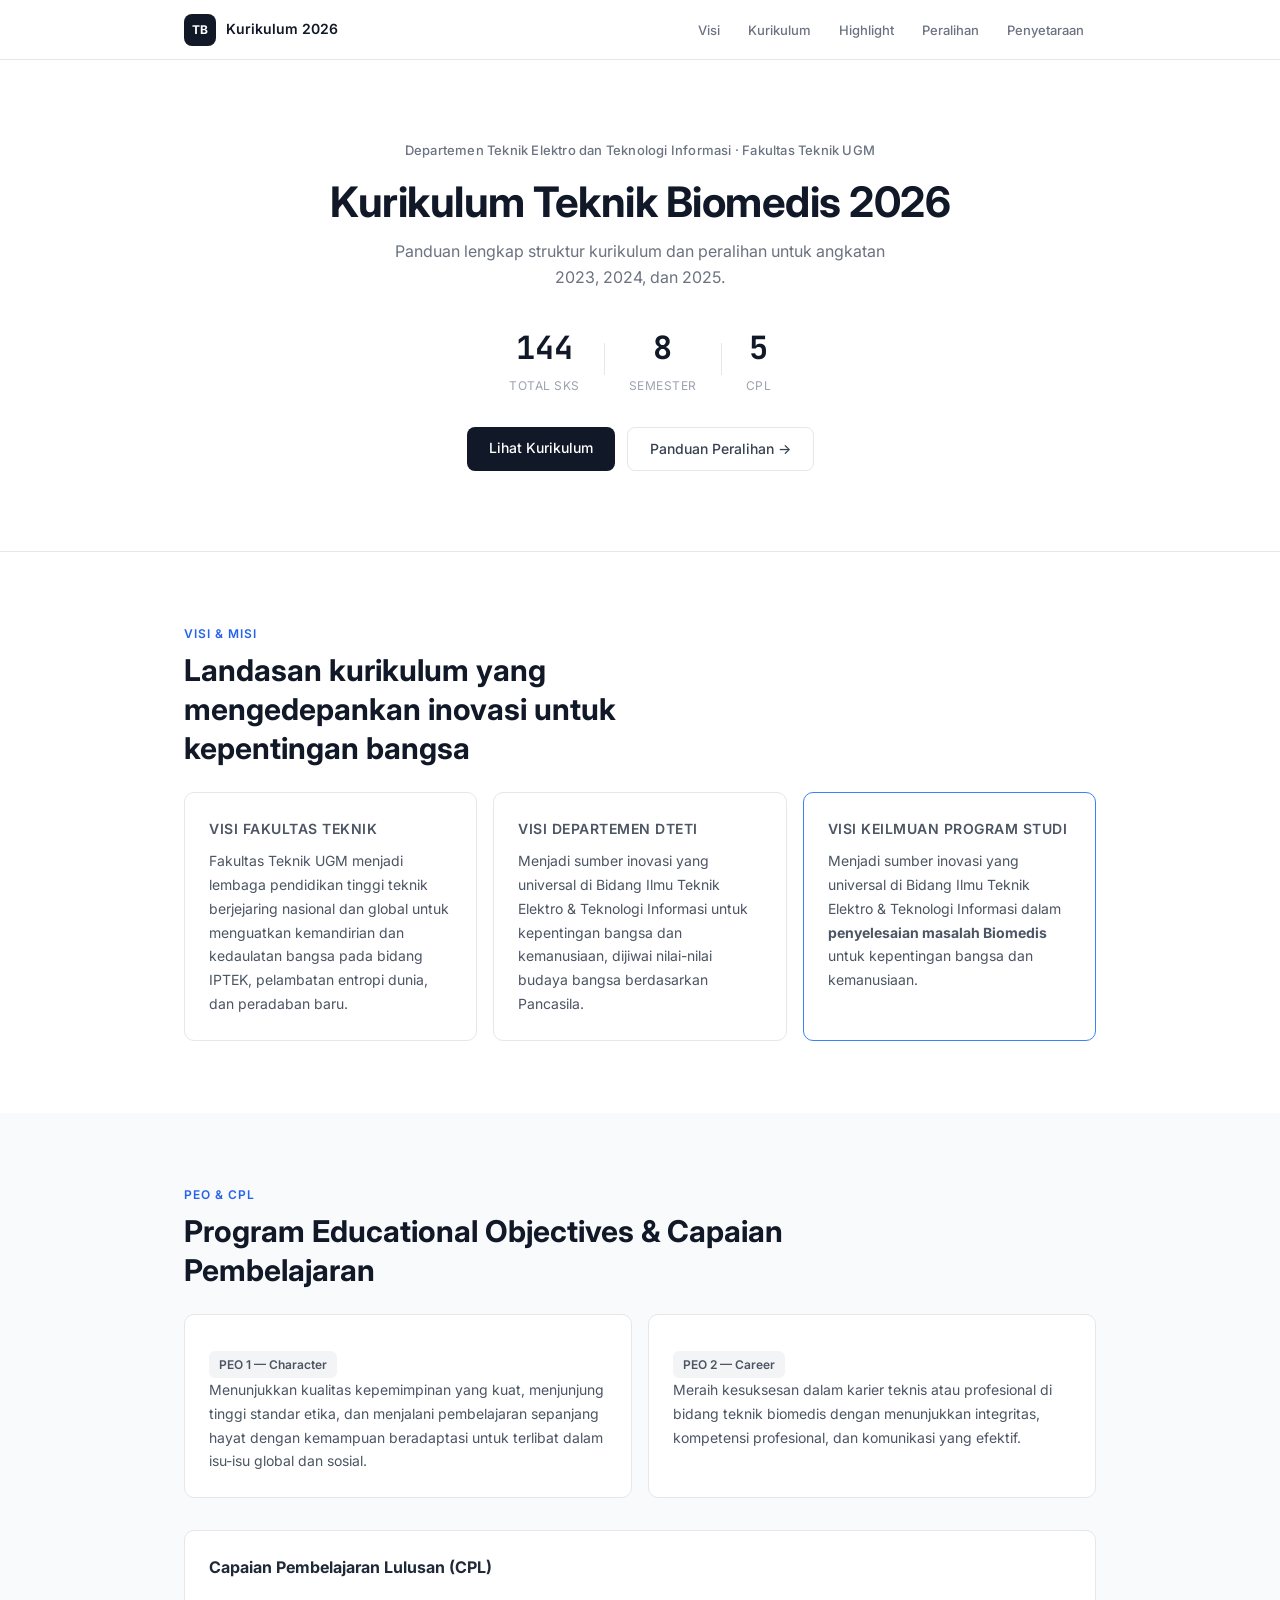
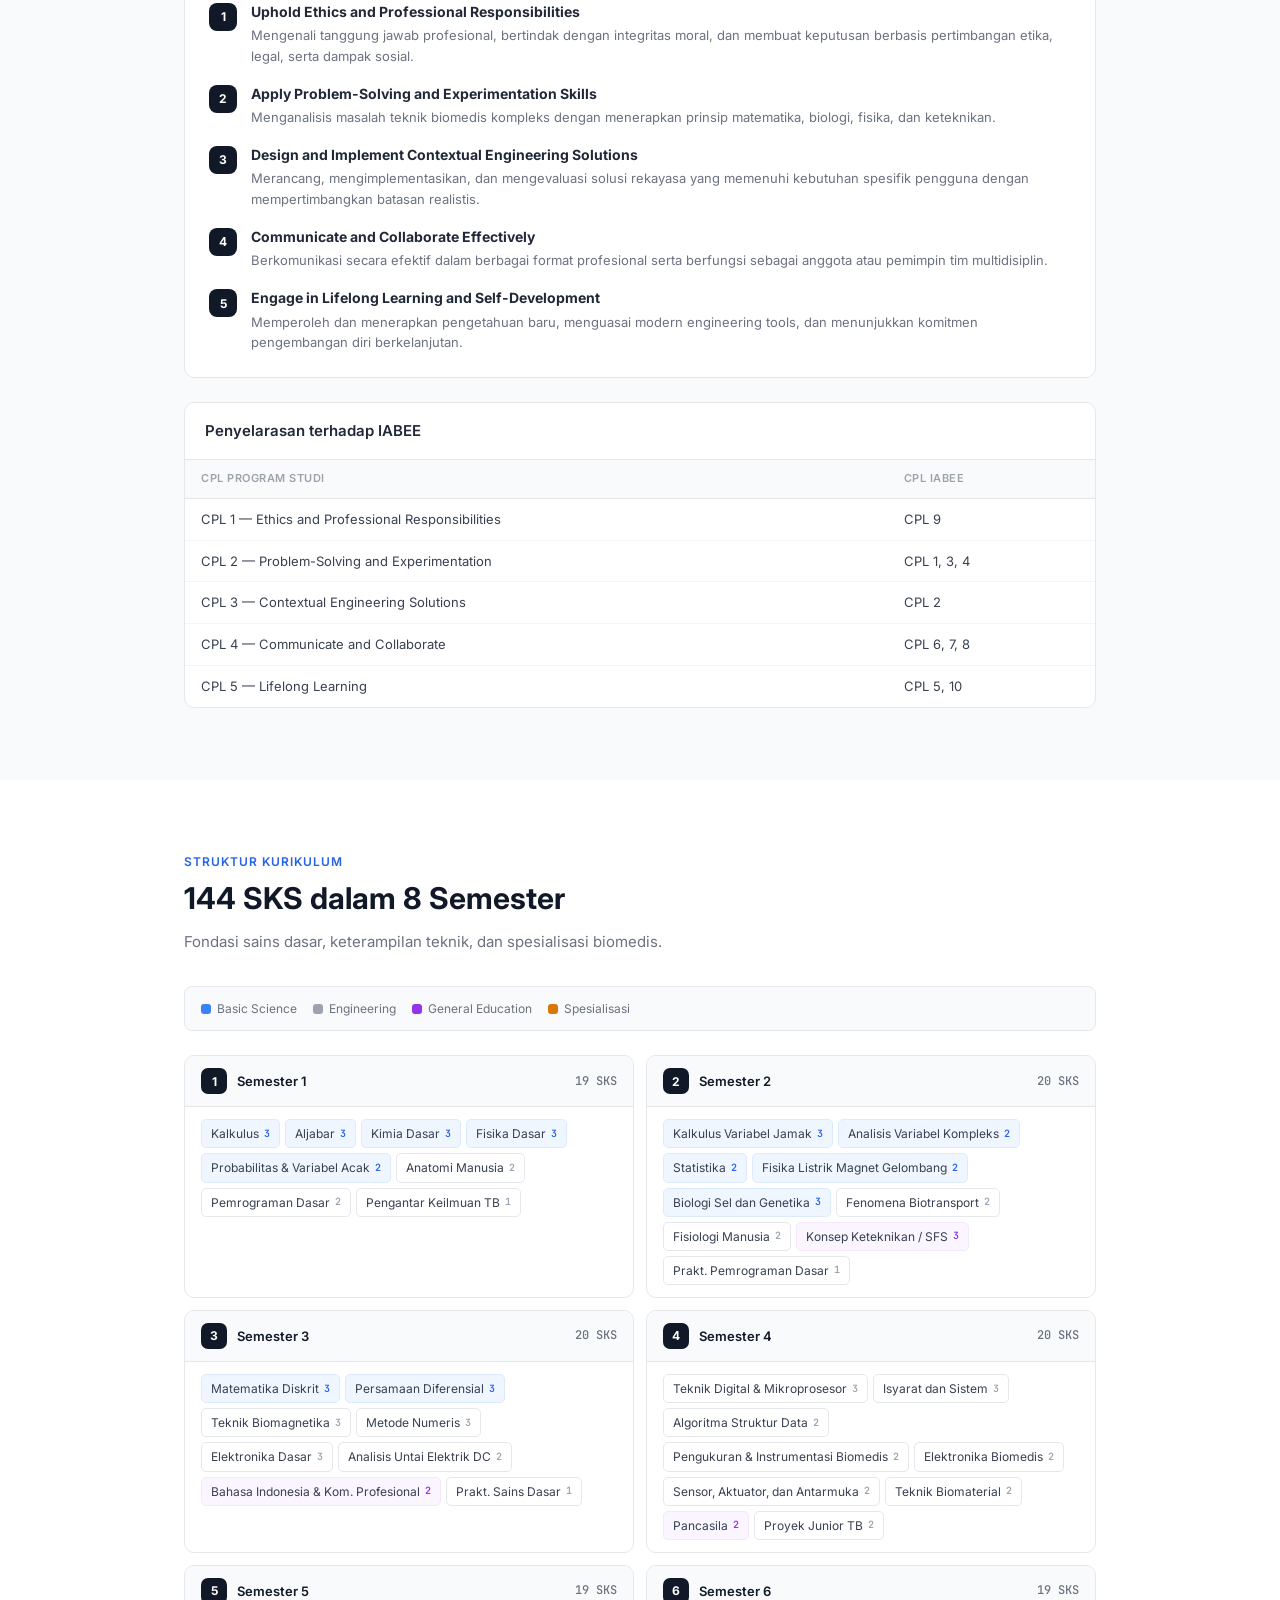
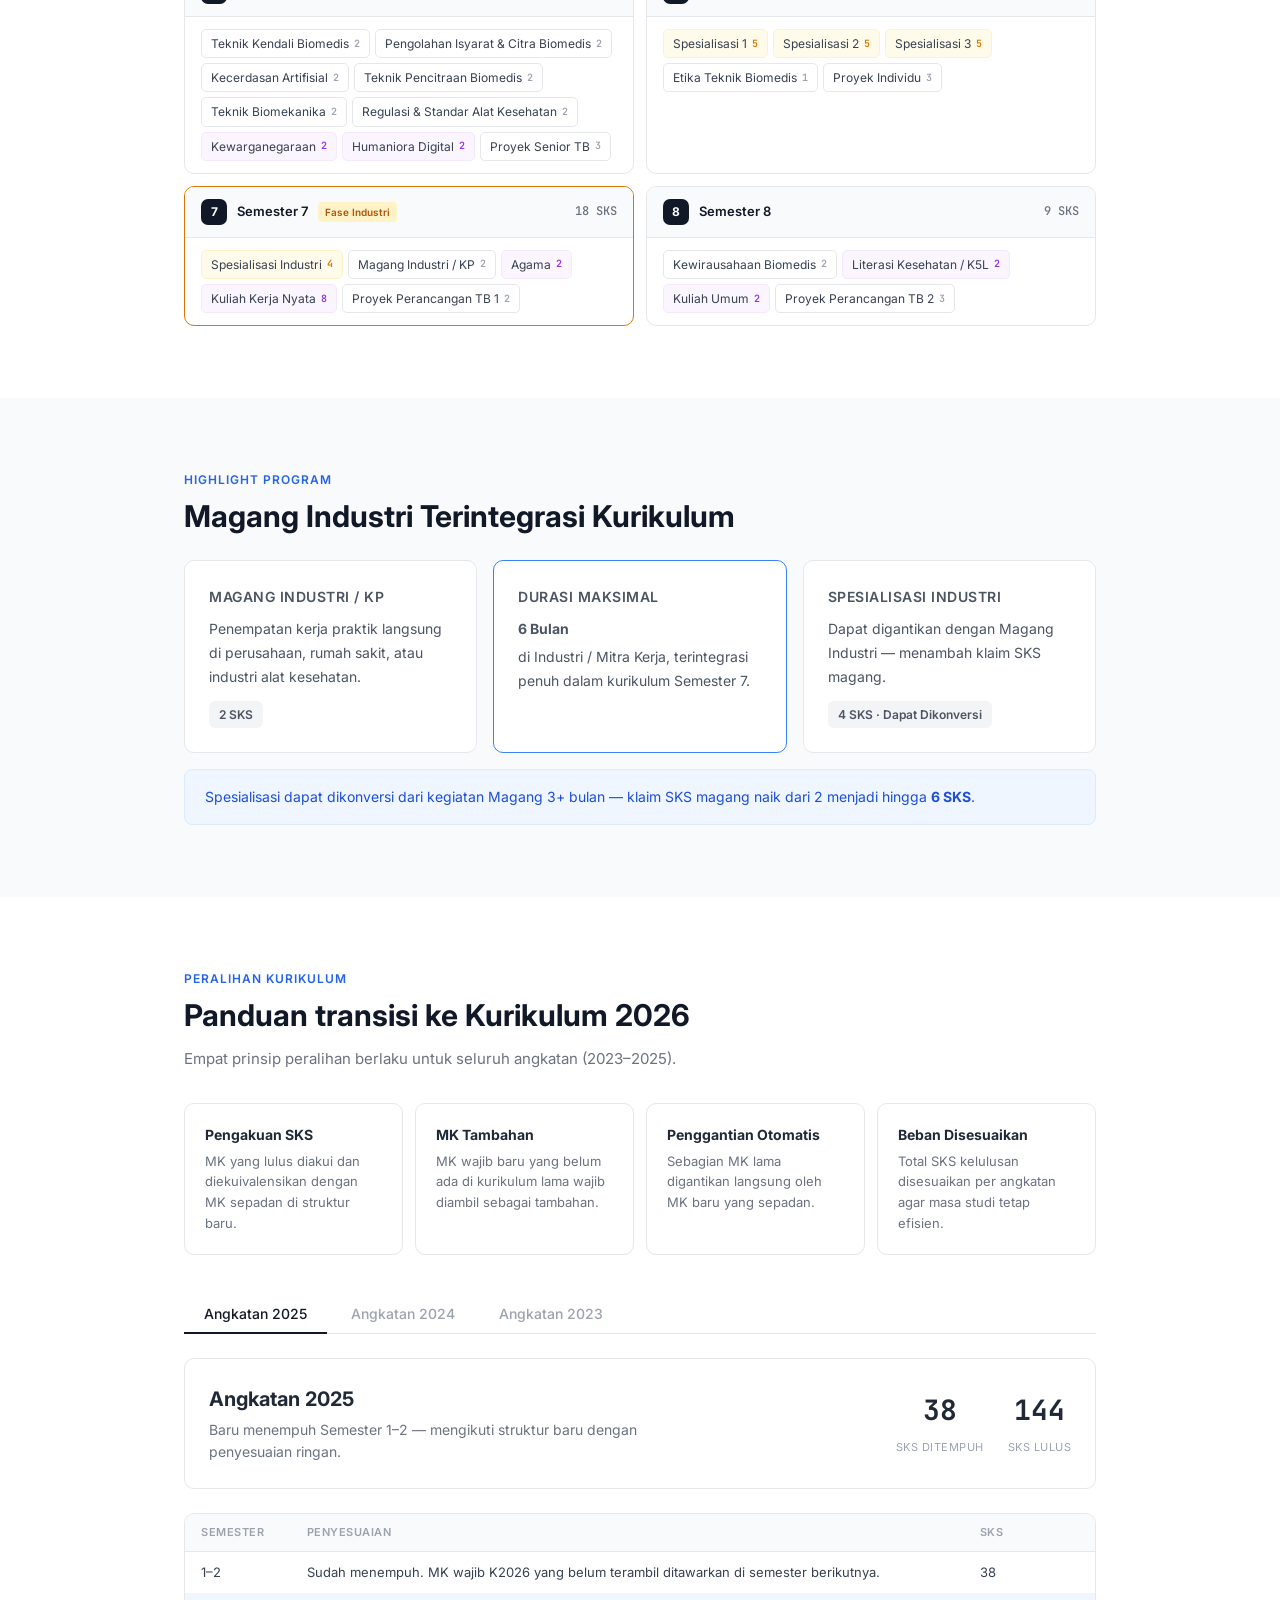
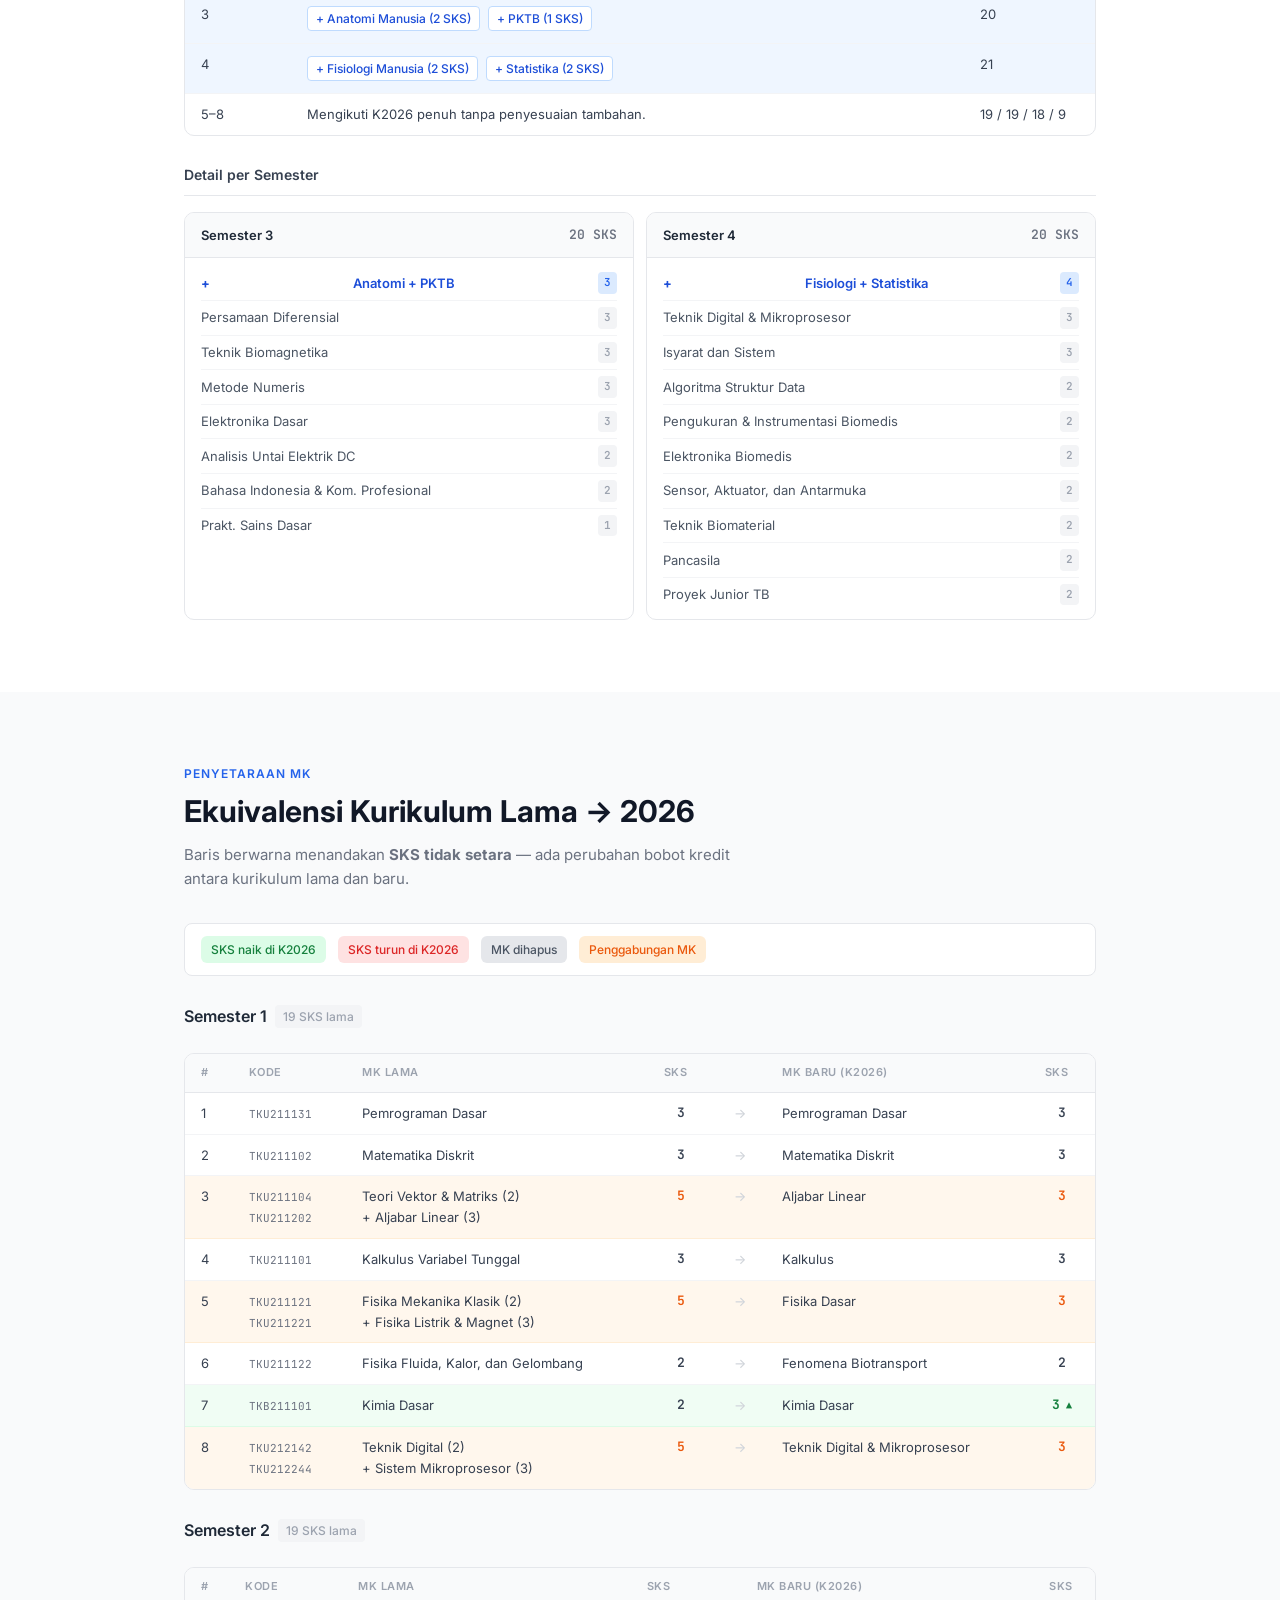
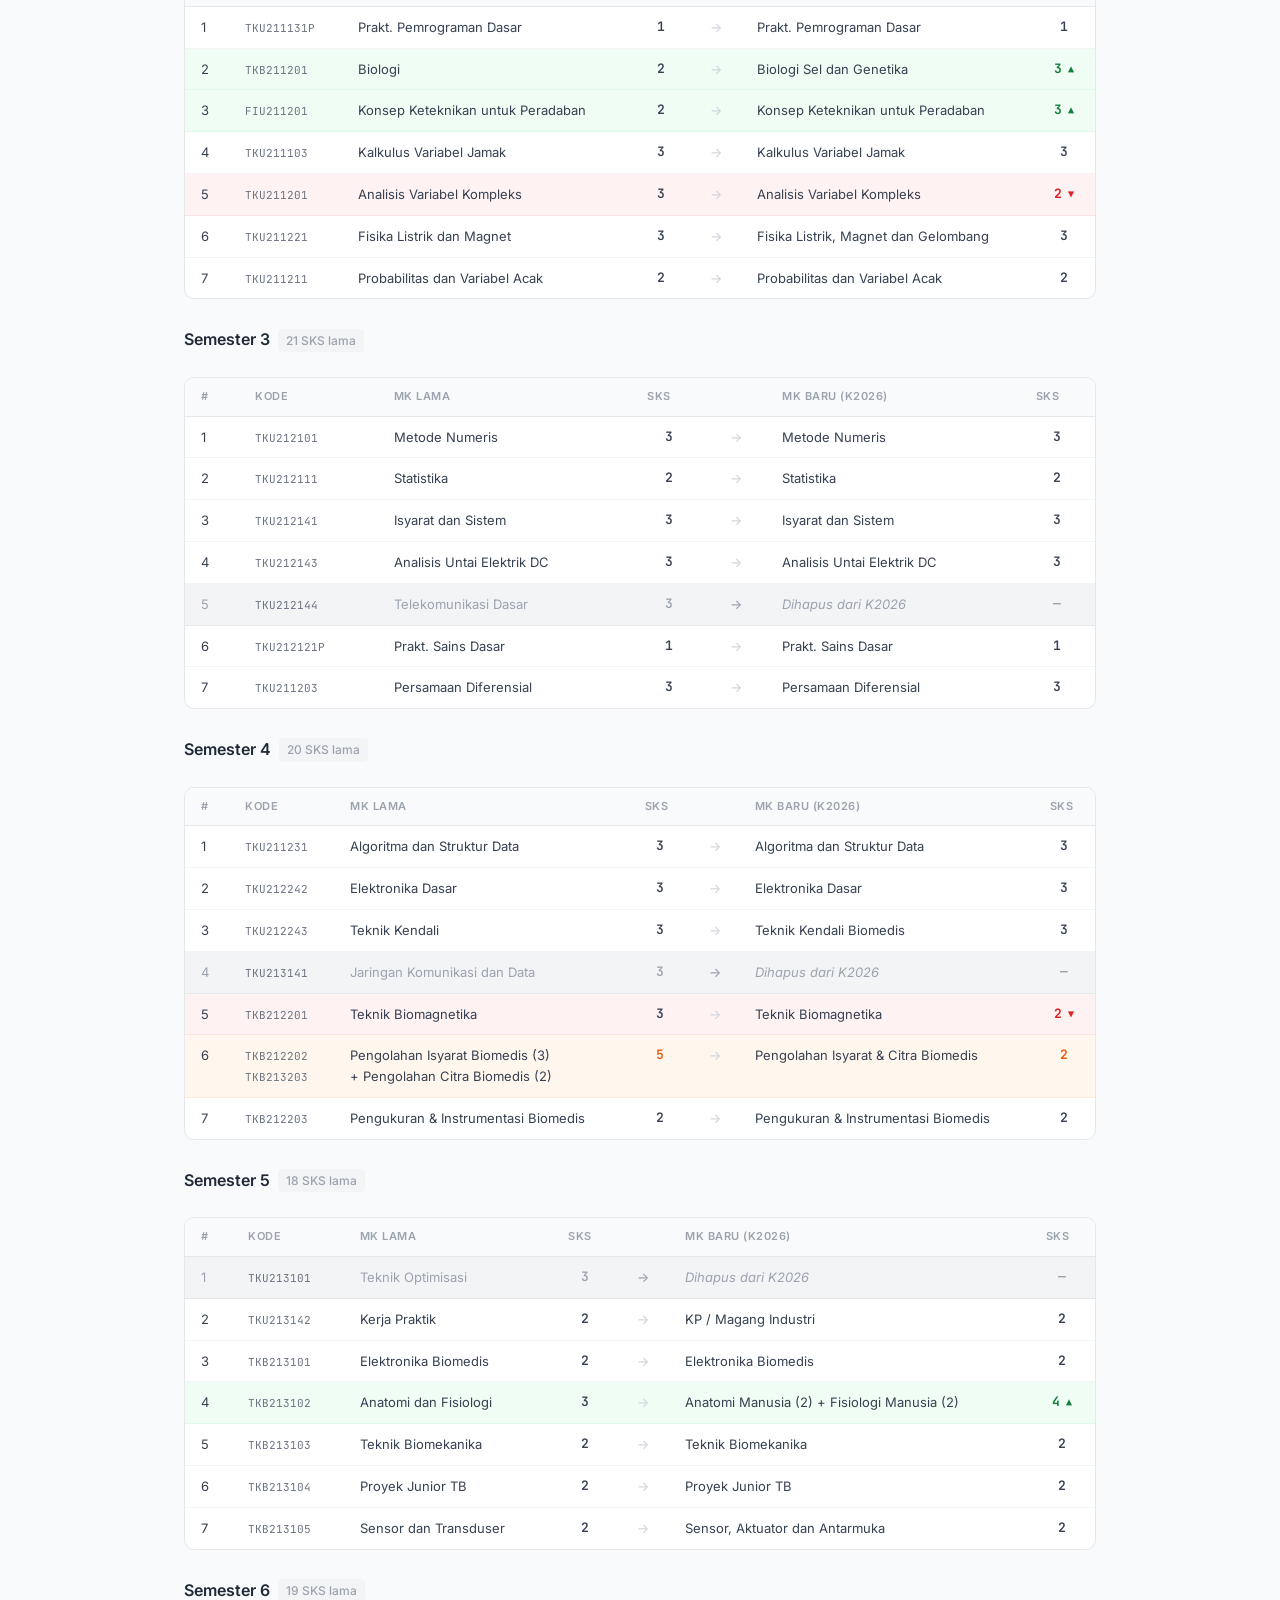
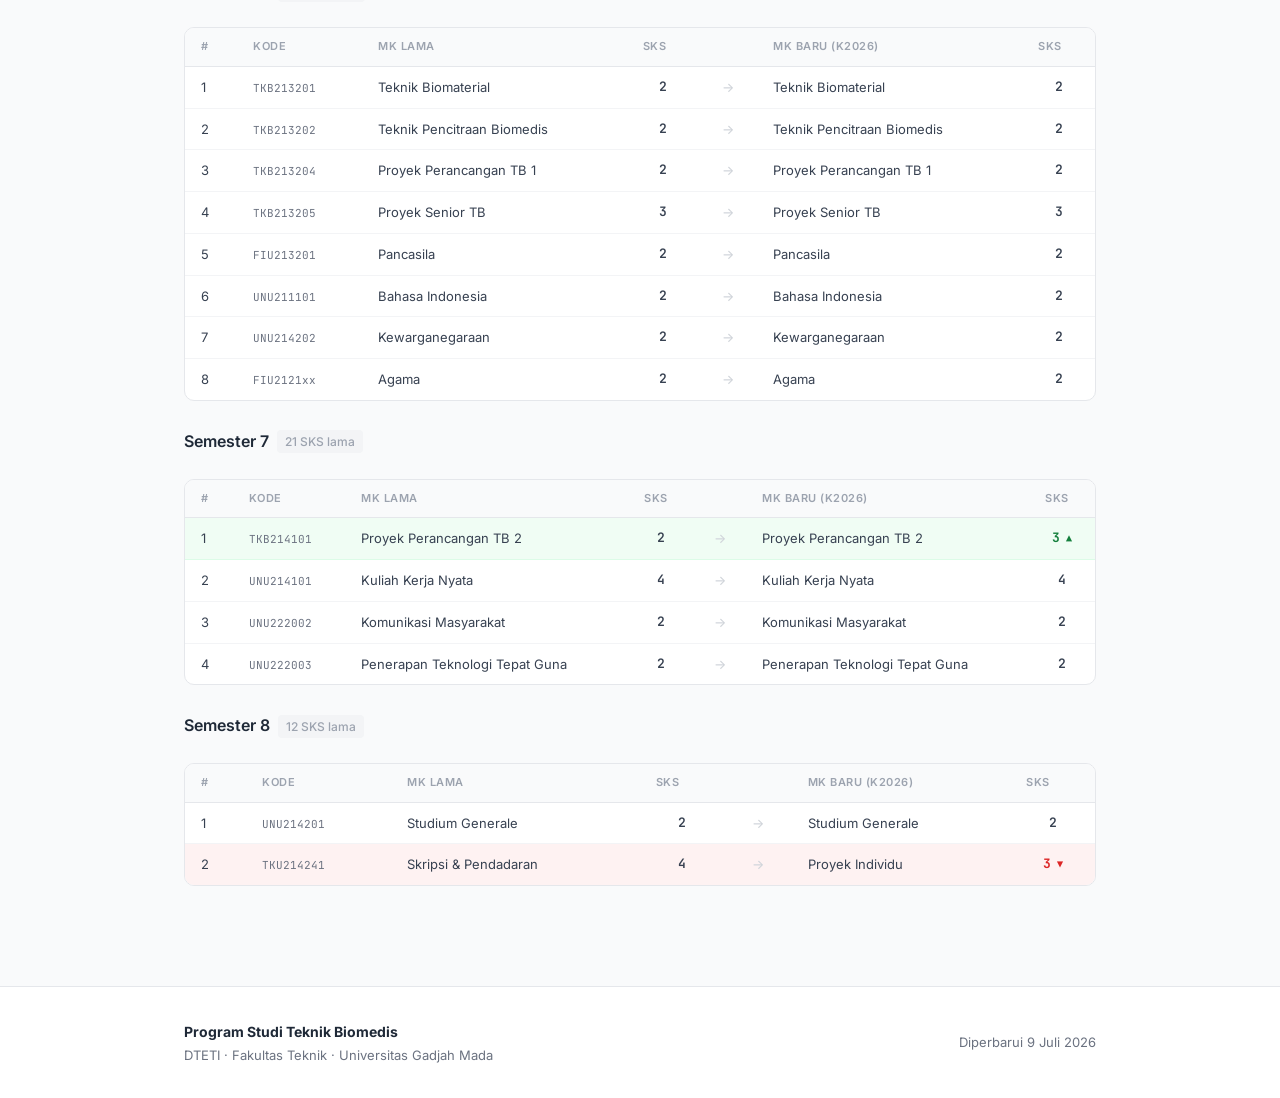
==== index.html @ 401ca9d6 "peralihan TB" ====
<!DOCTYPE html>
<html lang="id">
<head>
  <meta charset="UTF-8" />
  <meta name="viewport" content="width=device-width, initial-scale=1.0" />
  <title>Kurikulum Teknik Biomedis 2026 — DTETI UGM</title>
  <meta name="description" content="Informasi lengkap kurikulum Teknik Biomedis 2026 DTETI Fakultas Teknik Universitas Gadjah Mada, termasuk panduan peralihan untuk angkatan 2023, 2024, dan 2025." />
  <link rel="preconnect" href="https://fonts.googleapis.com" />
  <link rel="preconnect" href="https://fonts.gstatic.com" crossorigin />
  <link href="https://fonts.googleapis.com/css2?family=Inter:wght@400;500;600;700&family=JetBrains+Mono:wght@400;500&display=swap" rel="stylesheet" />
  <link rel="stylesheet" href="style.css" />
</head>
<body>

  <!-- NAV -->
  <nav class="nav" id="nav">
    <div class="nav-inner container">
      <a href="#" class="nav-brand">
        <span class="nav-logo">TB</span>
        Kurikulum 2026
      </a>
      <button class="nav-toggle" id="navToggle" aria-label="Menu">
        <svg width="20" height="20" viewBox="0 0 20 20" fill="none"><path d="M3 5h14M3 10h14M3 15h14" stroke="currentColor" stroke-width="1.5" stroke-linecap="round"/></svg>
      </button>
      <ul class="nav-links" id="navLinks">
        <li><a href="#visi">Visi</a></li>
        <li><a href="#kurikulum">Kurikulum</a></li>
        <li><a href="#highlight">Highlight</a></li>
        <li><a href="#peralihan">Peralihan</a></li>
        <li><a href="#penyetaraan">Penyetaraan</a></li>
      </ul>
    </div>
  </nav>

  <!-- HERO -->
  <header class="hero" id="hero">
    <div class="container">
      <p class="hero-overline">Departemen Teknik Elektro dan Teknologi Informasi · Fakultas Teknik UGM</p>
      <h1>Kurikulum Teknik Biomedis 2026</h1>
      <p class="hero-sub">Panduan lengkap struktur kurikulum dan peralihan untuk angkatan 2023, 2024, dan 2025.</p>
      <div class="hero-metrics">
        <div class="metric"><strong>144</strong><span>Total SKS</span></div>
        <div class="metric-sep"></div>
        <div class="metric"><strong>8</strong><span>Semester</span></div>
        <div class="metric-sep"></div>
        <div class="metric"><strong>5</strong><span>CPL</span></div>
      </div>
      <div class="hero-actions">
        <a href="#kurikulum" class="btn-primary">Lihat Kurikulum</a>
        <a href="#peralihan" class="btn-secondary">Panduan Peralihan →</a>
      </div>
    </div>
  </header>

  <!-- VISI -->
  <section class="section" id="visi">
    <div class="container">
      <div class="section-label">Visi & Misi</div>
      <h2>Landasan kurikulum yang mengedepankan inovasi untuk kepentingan bangsa</h2>

      <div class="card-row">
        <div class="card">
          <p class="card-label">Visi Fakultas Teknik</p>
          <p>Fakultas Teknik UGM menjadi lembaga pendidikan tinggi teknik berjejaring nasional dan global untuk menguatkan kemandirian dan kedaulatan bangsa pada bidang IPTEK, pelambatan entropi dunia, dan peradaban baru.</p>
        </div>
        <div class="card">
          <p class="card-label">Visi Departemen DTETI</p>
          <p>Menjadi sumber inovasi yang universal di Bidang Ilmu Teknik Elektro & Teknologi Informasi untuk kepentingan bangsa dan kemanusiaan, dijiwai nilai-nilai budaya bangsa berdasarkan Pancasila.</p>
        </div>
        <div class="card card-accent">
          <p class="card-label">Visi Keilmuan Program Studi</p>
          <p>Menjadi sumber inovasi yang universal di Bidang Ilmu Teknik Elektro & Teknologi Informasi dalam <strong>penyelesaian masalah Biomedis</strong> untuk kepentingan bangsa dan kemanusiaan.</p>
        </div>
      </div>
    </div>
  </section>

  <!-- PEO & CPL -->
  <section class="section section-alt" id="peo">
    <div class="container">
      <div class="section-label">PEO & CPL</div>
      <h2>Program Educational Objectives & Capaian Pembelajaran</h2>

      <div class="peo-row">
        <div class="card">
          <span class="tag">PEO 1 — Character</span>
          <p>Menunjukkan kualitas kepemimpinan yang kuat, menjunjung tinggi standar etika, dan menjalani pembelajaran sepanjang hayat dengan kemampuan beradaptasi untuk terlibat dalam isu-isu global dan sosial.</p>
        </div>
        <div class="card">
          <span class="tag">PEO 2 — Career</span>
          <p>Meraih kesuksesan dalam karier teknis atau profesional di bidang teknik biomedis dengan menunjukkan integritas, kompetensi profesional, dan komunikasi yang efektif.</p>
        </div>
      </div>

      <div class="cpl-block">
        <h3>Capaian Pembelajaran Lulusan (CPL)</h3>
        <div class="cpl-list">
          <div class="cpl-item">
            <span class="cpl-num">1</span>
            <div>
              <strong>Uphold Ethics and Professional Responsibilities</strong>
              <p>Mengenali tanggung jawab profesional, bertindak dengan integritas moral, dan membuat keputusan berbasis pertimbangan etika, legal, serta dampak sosial.</p>
            </div>
          </div>
          <div class="cpl-item">
            <span class="cpl-num">2</span>
            <div>
              <strong>Apply Problem-Solving and Experimentation Skills</strong>
              <p>Menganalisis masalah teknik biomedis kompleks dengan menerapkan prinsip matematika, biologi, fisika, dan keteknikan.</p>
            </div>
          </div>
          <div class="cpl-item">
            <span class="cpl-num">3</span>
            <div>
              <strong>Design and Implement Contextual Engineering Solutions</strong>
              <p>Merancang, mengimplementasikan, dan mengevaluasi solusi rekayasa yang memenuhi kebutuhan spesifik pengguna dengan mempertimbangkan batasan realistis.</p>
            </div>
          </div>
          <div class="cpl-item">
            <span class="cpl-num">4</span>
            <div>
              <strong>Communicate and Collaborate Effectively</strong>
              <p>Berkomunikasi secara efektif dalam berbagai format profesional serta berfungsi sebagai anggota atau pemimpin tim multidisiplin.</p>
            </div>
          </div>
          <div class="cpl-item">
            <span class="cpl-num">5</span>
            <div>
              <strong>Engage in Lifelong Learning and Self-Development</strong>
              <p>Memperoleh dan menerapkan pengetahuan baru, menguasai modern engineering tools, dan menunjukkan komitmen pengembangan diri berkelanjutan.</p>
            </div>
          </div>
        </div>
      </div>

      <div class="table-card">
        <h3>Penyelarasan terhadap IABEE</h3>
        <table>
          <thead><tr><th>CPL Program Studi</th><th>CPL IABEE</th></tr></thead>
          <tbody>
            <tr><td>CPL 1 — Ethics and Professional Responsibilities</td><td>CPL 9</td></tr>
            <tr><td>CPL 2 — Problem-Solving and Experimentation</td><td>CPL 1, 3, 4</td></tr>
            <tr><td>CPL 3 — Contextual Engineering Solutions</td><td>CPL 2</td></tr>
            <tr><td>CPL 4 — Communicate and Collaborate</td><td>CPL 6, 7, 8</td></tr>
            <tr><td>CPL 5 — Lifelong Learning</td><td>CPL 5, 10</td></tr>
          </tbody>
        </table>
      </div>
    </div>
  </section>

  <!-- KURIKULUM -->
  <section class="section" id="kurikulum">
    <div class="container">
      <div class="section-label">Struktur Kurikulum</div>
      <h2>144 SKS dalam 8 Semester</h2>
      <p class="section-desc">Fondasi sains dasar, keterampilan teknik, dan spesialisasi biomedis.</p>

      <div class="legend-bar">
        <span class="legend-item"><span class="dot dot-bs"></span>Basic Science</span>
        <span class="legend-item"><span class="dot dot-et"></span>Engineering</span>
        <span class="legend-item"><span class="dot dot-ge"></span>General Education</span>
        <span class="legend-item"><span class="dot dot-sp"></span>Spesialisasi</span>
      </div>

      <div class="sem-grid">
      <!-- S1 -->
      <div class="sem-card">
        <div class="sem-head"><span class="sem-num">1</span><span class="sem-title">Semester 1</span><span class="sem-sks">19 SKS</span></div>
        <div class="mk-grid">
          <span class="mk bs">Kalkulus <b>3</b></span>
          <span class="mk bs">Aljabar <b>3</b></span>
          <span class="mk bs">Kimia Dasar <b>3</b></span>
          <span class="mk bs">Fisika Dasar <b>3</b></span>
          <span class="mk bs">Probabilitas & Variabel Acak <b>2</b></span>
          <span class="mk et">Anatomi Manusia <b>2</b></span>
          <span class="mk et">Pemrograman Dasar <b>2</b></span>
          <span class="mk et">Pengantar Keilmuan TB <b>1</b></span>
        </div>
      </div>
      <!-- S2 -->
      <div class="sem-card">
        <div class="sem-head"><span class="sem-num">2</span><span class="sem-title">Semester 2</span><span class="sem-sks">20 SKS</span></div>
        <div class="mk-grid">
          <span class="mk bs">Kalkulus Variabel Jamak <b>3</b></span>
          <span class="mk bs">Analisis Variabel Kompleks <b>2</b></span>
          <span class="mk bs">Statistika <b>2</b></span>
          <span class="mk bs">Fisika Listrik Magnet Gelombang <b>2</b></span>
          <span class="mk bs">Biologi Sel dan Genetika <b>3</b></span>
          <span class="mk et">Fenomena Biotransport <b>2</b></span>
          <span class="mk et">Fisiologi Manusia <b>2</b></span>
          <span class="mk ge">Konsep Keteknikan / SFS <b>3</b></span>
          <span class="mk et">Prakt. Pemrograman Dasar <b>1</b></span>
        </div>
      </div>
      <!-- S3 -->
      <div class="sem-card">
        <div class="sem-head"><span class="sem-num">3</span><span class="sem-title">Semester 3</span><span class="sem-sks">20 SKS</span></div>
        <div class="mk-grid">
          <span class="mk bs">Matematika Diskrit <b>3</b></span>
          <span class="mk bs">Persamaan Diferensial <b>3</b></span>
          <span class="mk et">Teknik Biomagnetika <b>3</b></span>
          <span class="mk et">Metode Numeris <b>3</b></span>
          <span class="mk et">Elektronika Dasar <b>3</b></span>
          <span class="mk et">Analisis Untai Elektrik DC <b>2</b></span>
          <span class="mk ge">Bahasa Indonesia & Kom. Profesional <b>2</b></span>
          <span class="mk et">Prakt. Sains Dasar <b>1</b></span>
        </div>
      </div>
      <!-- S4 -->
      <div class="sem-card">
        <div class="sem-head"><span class="sem-num">4</span><span class="sem-title">Semester 4</span><span class="sem-sks">20 SKS</span></div>
        <div class="mk-grid">
          <span class="mk et">Teknik Digital & Mikroprosesor <b>3</b></span>
          <span class="mk et">Isyarat dan Sistem <b>3</b></span>
          <span class="mk et">Algoritma Struktur Data <b>2</b></span>
          <span class="mk et">Pengukuran & Instrumentasi Biomedis <b>2</b></span>
          <span class="mk et">Elektronika Biomedis <b>2</b></span>
          <span class="mk et">Sensor, Aktuator, dan Antarmuka <b>2</b></span>
          <span class="mk et">Teknik Biomaterial <b>2</b></span>
          <span class="mk ge">Pancasila <b>2</b></span>
          <span class="mk et">Proyek Junior TB <b>2</b></span>
        </div>
      </div>
      <!-- S5 -->
      <div class="sem-card">
        <div class="sem-head"><span class="sem-num">5</span><span class="sem-title">Semester 5</span><span class="sem-sks">19 SKS</span></div>
        <div class="mk-grid">
          <span class="mk et">Teknik Kendali Biomedis <b>2</b></span>
          <span class="mk et">Pengolahan Isyarat & Citra Biomedis <b>2</b></span>
          <span class="mk et">Kecerdasan Artifisial <b>2</b></span>
          <span class="mk et">Teknik Pencitraan Biomedis <b>2</b></span>
          <span class="mk et">Teknik Biomekanika <b>2</b></span>
          <span class="mk et">Regulasi & Standar Alat Kesehatan <b>2</b></span>
          <span class="mk ge">Kewarganegaraan <b>2</b></span>
          <span class="mk ge">Humaniora Digital <b>2</b></span>
          <span class="mk et">Proyek Senior TB <b>3</b></span>
        </div>
      </div>
      <!-- S6 -->
      <div class="sem-card">
        <div class="sem-head"><span class="sem-num">6</span><span class="sem-title">Semester 6</span><span class="sem-sks">19 SKS</span></div>
        <div class="mk-grid">
          <span class="mk sp">Spesialisasi 1 <b>5</b></span>
          <span class="mk sp">Spesialisasi 2 <b>5</b></span>
          <span class="mk sp">Spesialisasi 3 <b>5</b></span>
          <span class="mk et">Etika Teknik Biomedis <b>1</b></span>
          <span class="mk et">Proyek Individu <b>3</b></span>
        </div>
      </div>
      <!-- S7 -->
      <div class="sem-card sem-card-industri">
        <div class="sem-head">
          <span class="sem-num">7</span>
          <span class="sem-title">Semester 7</span>
          <span class="badge-industri">Fase Industri</span>
          <span class="sem-sks">18 SKS</span>
        </div>
        <div class="mk-grid">
          <span class="mk sp">Spesialisasi Industri <b>4</b></span>
          <span class="mk et">Magang Industri / KP <b>2</b></span>
          <span class="mk ge">Agama <b>2</b></span>
          <span class="mk ge">Kuliah Kerja Nyata <b>8</b></span>
          <span class="mk et">Proyek Perancangan TB 1 <b>2</b></span>
        </div>
      </div>
      <!-- S8 -->
      <div class="sem-card">
        <div class="sem-head"><span class="sem-num">8</span><span class="sem-title">Semester 8</span><span class="sem-sks">9 SKS</span></div>
        <div class="mk-grid">
          <span class="mk et">Kewirausahaan Biomedis <b>2</b></span>
          <span class="mk ge">Literasi Kesehatan / K5L <b>2</b></span>
          <span class="mk ge">Kuliah Umum <b>2</b></span>
          <span class="mk et">Proyek Perancangan TB 2 <b>3</b></span>
        </div>
      </div>
      </div>
    </div>
  </section>

  <!-- HIGHLIGHT -->
  <section class="section section-alt" id="highlight">
    <div class="container">
      <div class="section-label">Highlight Program</div>
      <h2>Magang Industri Terintegrasi Kurikulum</h2>

      <div class="hl-grid">
        <div class="card">
          <p class="card-label">Magang Industri / KP</p>
          <p>Penempatan kerja praktik langsung di perusahaan, rumah sakit, atau industri alat kesehatan.</p>
          <span class="tag">2 SKS</span>
        </div>
        <div class="card card-accent">
          <p class="card-label">Durasi Maksimal</p>
          <p class="big-number">6 Bulan</p>
          <p>di Industri / Mitra Kerja, terintegrasi penuh dalam kurikulum Semester 7.</p>
        </div>
        <div class="card">
          <p class="card-label">Spesialisasi Industri</p>
          <p>Dapat digantikan dengan Magang Industri — menambah klaim SKS magang.</p>
          <span class="tag">4 SKS · Dapat Dikonversi</span>
        </div>
      </div>

      <div class="callout">
        Spesialisasi dapat dikonversi dari kegiatan Magang 3+ bulan — klaim SKS magang naik dari 2 menjadi hingga <strong>6 SKS</strong>.
      </div>
    </div>
  </section>

  <!-- PERALIHAN -->
  <section class="section" id="peralihan">
    <div class="container">
      <div class="section-label">Peralihan Kurikulum</div>
      <h2>Panduan transisi ke Kurikulum 2026</h2>
      <p class="section-desc">Empat prinsip peralihan berlaku untuk seluruh angkatan (2023–2025).</p>

      <div class="prinsip-row">
        <div class="prinsip">
          <strong>Pengakuan SKS</strong>
          <p>MK yang lulus diakui dan diekuivalensikan dengan MK sepadan di struktur baru.</p>
        </div>
        <div class="prinsip">
          <strong>MK Tambahan</strong>
          <p>MK wajib baru yang belum ada di kurikulum lama wajib diambil sebagai tambahan.</p>
        </div>
        <div class="prinsip">
          <strong>Penggantian Otomatis</strong>
          <p>Sebagian MK lama digantikan langsung oleh MK baru yang sepadan.</p>
        </div>
        <div class="prinsip">
          <strong>Beban Disesuaikan</strong>
          <p>Total SKS kelulusan disesuaikan per angkatan agar masa studi tetap efisien.</p>
        </div>
      </div>

      <!-- Tabs -->
      <div class="tabs">
        <button class="tab active" data-tab="2025">Angkatan 2025</button>
        <button class="tab" data-tab="2024">Angkatan 2024</button>
        <button class="tab" data-tab="2023">Angkatan 2023</button>
      </div>

      <!-- 2025 -->
      <div class="tab-panel active" id="panel-2025">
        <div class="cohort-banner">
          <div>
            <h3>Angkatan 2025</h3>
            <p>Baru menempuh Semester 1–2 — mengikuti struktur baru dengan penyesuaian ringan.</p>
          </div>
          <div class="cohort-nums">
            <div><strong>38</strong><span>SKS Ditempuh</span></div>
            <div><strong>144</strong><span>SKS Lulus</span></div>
          </div>
        </div>

        <div class="table-card">
          <table>
            <thead><tr><th>Semester</th><th>Penyesuaian</th><th>SKS</th></tr></thead>
            <tbody>
              <tr><td>1–2</td><td>Sudah menempuh. MK wajib K2026 yang belum terambil ditawarkan di semester berikutnya.</td><td>38</td></tr>
              <tr class="row-adj"><td>3</td><td><span class="mk-add">+ Anatomi Manusia (2 SKS)</span> <span class="mk-add">+ PKTB (1 SKS)</span></td><td>20</td></tr>
              <tr class="row-adj"><td>4</td><td><span class="mk-add">+ Fisiologi Manusia (2 SKS)</span> <span class="mk-add">+ Statistika (2 SKS)</span></td><td>21</td></tr>
              <tr><td>5–8</td><td>Mengikuti K2026 penuh tanpa penyesuaian tambahan.</td><td>19 / 19 / 18 / 9</td></tr>
            </tbody>
          </table>
        </div>

        <h4 class="detail-heading">Detail per Semester</h4>
        <div class="detail-grid">
          <div class="detail-card">
            <div class="detail-head"><span>Semester 3</span><span>20 SKS</span></div>
            <ul>
              <li class="new">Anatomi + PKTB <span>3</span></li>
              <li>Persamaan Diferensial <span>3</span></li>
              <li>Teknik Biomagnetika <span>3</span></li>
              <li>Metode Numeris <span>3</span></li>
              <li>Elektronika Dasar <span>3</span></li>
              <li>Analisis Untai Elektrik DC <span>2</span></li>
              <li>Bahasa Indonesia & Kom. Profesional <span>2</span></li>
              <li>Prakt. Sains Dasar <span>1</span></li>
            </ul>
          </div>
          <div class="detail-card">
            <div class="detail-head"><span>Semester 4</span><span>20 SKS</span></div>
            <ul>
              <li class="new">Fisiologi + Statistika <span>4</span></li>
              <li>Teknik Digital & Mikroprosesor <span>3</span></li>
              <li>Isyarat dan Sistem <span>3</span></li>
              <li>Algoritma Struktur Data <span>2</span></li>
              <li>Pengukuran & Instrumentasi Biomedis <span>2</span></li>
              <li>Elektronika Biomedis <span>2</span></li>
              <li>Sensor, Aktuator, dan Antarmuka <span>2</span></li>
              <li>Teknik Biomaterial <span>2</span></li>
              <li>Pancasila <span>2</span></li>
              <li>Proyek Junior TB <span>2</span></li>
            </ul>
          </div>
        </div>
      </div>

      <!-- 2024 -->
      <div class="tab-panel" id="panel-2024">
        <div class="cohort-banner">
          <div>
            <h3>Angkatan 2024</h3>
            <p>Telah menyelesaikan setara Semester 1–3 — peralihan mulai Semester 5.</p>
          </div>
          <div class="cohort-nums">
            <div><strong>79</strong><span>SKS Ditempuh</span></div>
            <div><strong>146</strong><span>SKS Lulus</span></div>
          </div>
        </div>

        <div class="table-card">
          <table>
            <thead><tr><th>Semester</th><th>Penyesuaian</th><th>SKS</th></tr></thead>
            <tbody>
              <tr><td>1–4</td><td>Telah menyelesaikan MK setara kurikulum lama. MK wajib K2026 yang belum terambil ditawarkan di semester berikutnya.</td><td>79</td></tr>
              <tr class="row-adj"><td>5</td><td><span class="mk-add">+ Elektronika Biomedis (2)</span> <span class="mk-add">+ Anatomi Manusia (2)</span> <span class="mk-add">+ PKTB (1)</span> <span class="mk-add">+ Proyek Junior (2)</span></td><td>19</td></tr>
              <tr class="row-adj"><td>6</td><td><span class="mk-add">+ Fisiologi (2)</span> <span class="mk-add">+ Sensor dan Antarmuka (2)</span> <span class="mk-add">+ Pancasila (2)</span> <span class="mk-add">+ Proyek Senior (3)</span></td><td>19</td></tr>
              <tr class="row-adj"><td>7</td><td><span class="mk-add">+ Bahasa Indonesia & Komunikasi Profesional (2)</span></td><td>20</td></tr>
              <tr><td>6, 8</td><td>Mengikuti K2026 penuh tanpa penyesuaian tambahan.</td><td>19 / 9</td></tr>
            </tbody>
          </table>
        </div>

        <h4 class="detail-heading">Detail per Semester</h4>
        <div class="detail-grid">
          <div class="detail-card">
            <div class="detail-head"><span>Semester 5</span><span>19 SKS</span></div>
            <ul>
              <li class="new">Elektronika Biomedis <span>2</span></li>
              <li class="new">Anatomi <span>2</span></li>
              <li>Kecerdasan Artifisial <span>2</span></li>
              <li>Teknik Pencitraan Biomedis <span>2</span></li>
              <li>Teknik Biomekanika <span>2</span></li>
              <li>Regulasi & Standar Alat Kesehatan <span>2</span></li>
              <li>Kewarganegaraan <span>2</span></li>
              <li>Humaniora Digital <span>2</span></li>
              <li class="new">Junior Proyek <span>2</span></li>
            </ul>
          </div>
          <div class="detail-card">
            <div class="detail-head"><span>Semester 6</span><span>19 SKS</span></div>
            <ul>
              <li class="new">Fisiologi + Spesialisasi 1 <span>5</span></li>
              <li class="new">Sensor & Antarmuka + Spesialisasi 2 <span>5</span></li>
              <li class="new">Pancasila + Senior Proyek + Spesialisasi 3 <span>5</span></li>
              <li>Etika Teknik Biomedis <span>1</span></li>
              <li>Proyek Individu <span>3</span></li>
            </ul>
          </div>
          <div class="detail-card">
            <div class="detail-head"><span>Semester 7 — Fase Industri</span><span>18 SKS</span></div>
            <ul>
              <li>Spesialisasi Industri <span>4</span></li>
              <li class="new">Bahasa Indonesia <span>2</span></li>
              <li>Agama <span>2</span></li>
              <li>Kuliah Kerja Nyata <span>8</span></li>
              <li>Proyek Perancangan TB 1 <span>2</span></li>
            </ul>
          </div>
        </div>
      </div>

      <!-- 2023 -->
      <div class="tab-panel" id="panel-2023">
        <div class="cohort-banner">
          <div>
            <h3>Angkatan 2023</h3>
            <p>Telah menyelesaikan setara Semester 1–5 — penyesuaian terbesar pada Spesialisasi.</p>
          </div>
          <div class="cohort-nums">
            <div><strong>116</strong><span>SKS Ditempuh</span></div>
            <div><strong>146</strong><span>SKS Lulus</span></div>
          </div>
        </div>

        <div class="table-card">
          <table>
            <thead><tr><th>Semester</th><th>Penyesuaian</th><th>SKS</th></tr></thead>
            <tbody>
              <tr><td>1–6</td><td>Telah menyelesaikan MK setara kurikulum lama. MK wajib K2026 yang belum terambil ditawarkan di semester berikutnya.</td><td>116</td></tr>
              <tr class="row-adj"><td>7</td><td><span class="mk-add">+ Etika (1)*</span> <span class="mk-add">+ Regulasi & Standar Alkes (2)</span> <span class="mk-add">+ Kecerdasan Artifisial (2)</span> <span class="mk-add">+ Proyek Perancangan TB 2 (2)</span></td><td>19</td></tr>
              <tr class="row-adj"><td>8</td><td><span class="mk-add">+ Digital Humanities (2 SKS)</span> <span class="mk-add">+ Proyek Individu (3 SKS)</span> (Diakui/disetarakan dari capaian sebelumnya)</td><td>11</td></tr>
            </tbody>
          </table>
        </div>
        <p class="footnote">* Tanda (*) menunjukkan MK dengan penyesuaian bobot SKS mengikuti porsi spesialisasi pada struktur baru.</p>

        <h4 class="detail-heading">Detail per Semester</h4>
        <div class="detail-grid">
          <div class="detail-card">
            <div class="detail-head"><span>Semester 7 — Fase Industri</span><span>18 SKS</span></div>
            <ul>
              <li class="new">Etika TB + Spesialisasi Industri <span>4</span></li>
              <li class="new">Regulasi & Standar Alat Kesehatan <span>2</span></li>
              <li class="new">Kecerdasan Artifisial <span>2</span></li>
              <li>Kuliah Kerja Nyata <span>8</span></li>
              <li class="new">Proyek Perancangan TB 2 <span>3</span></li>
            </ul>
          </div>
          <div class="detail-card">
            <div class="detail-head"><span>Semester 8</span><span>9 SKS</span></div>
            <ul>
              <li>Kewirausahaan Biomedis <span>2</span></li>
              <li class="new">Digital Humanities <span>2</span></li>
              <li>Kuliah Umum <span>2</span></li>
              <li class="new">Proyek Individu <span>3</span></li>
            </ul>
          </div>
        </div>
      </div>
    </div>
  </section>

  <!-- PENYETARAAN -->
  <section class="section section-alt" id="penyetaraan">
    <div class="container">
      <div class="section-label">Penyetaraan MK</div>
      <h2>Ekuivalensi Kurikulum Lama → 2026</h2>
      <p class="section-desc">Baris berwarna menandakan <strong>SKS tidak setara</strong> — ada perubahan bobot kredit antara kurikulum lama dan baru.</p>

      <div class="sks-legend">
        <span class="sks-legend-item sks-up">SKS naik di K2026</span>
        <span class="sks-legend-item sks-down">SKS turun di K2026</span>
        <span class="sks-legend-item sks-gone">MK dihapus</span>
        <span class="sks-legend-item sks-merge">Penggabungan MK</span>
      </div>

      <!-- Sem 1 -->
      <div class="equiv-section">
        <h3>Semester 1 <span class="equiv-total">19 SKS lama</span></h3>
        <div class="table-card">
          <table class="eq-table">
            <thead><tr><th>#</th><th>Kode</th><th>MK Lama</th><th>SKS</th><th></th><th>MK Baru (K2026)</th><th>SKS</th></tr></thead>
            <tbody>
              <tr><td>1</td><td><code>TKU211131</code></td><td>Pemrograman Dasar</td><td>3</td><td>→</td><td>Pemrograman Dasar</td><td>3</td></tr>
              <tr><td>2</td><td><code>TKU211102</code></td><td>Matematika Diskrit</td><td>3</td><td>→</td><td>Matematika Diskrit</td><td>3</td></tr>
              <tr class="merge"><td>3</td><td><code>TKU211104</code><br><code>TKU211202</code></td><td>Teori Vektor & Matriks (2)<br>+ Aljabar Linear (3)</td><td>5</td><td>→</td><td>Aljabar Linear</td><td>3</td></tr>
              <tr><td>4</td><td><code>TKU211101</code></td><td>Kalkulus Variabel Tunggal</td><td>3</td><td>→</td><td>Kalkulus</td><td>3</td></tr>
              <tr class="merge"><td>5</td><td><code>TKU211121</code><br><code>TKU211221</code></td><td>Fisika Mekanika Klasik (2)<br>+ Fisika Listrik & Magnet (3)</td><td>5</td><td>→</td><td>Fisika Dasar</td><td>3</td></tr>
              <tr><td>6</td><td><code>TKU211122</code></td><td>Fisika Fluida, Kalor, dan Gelombang</td><td>2</td><td>→</td><td>Fenomena Biotransport</td><td>2</td></tr>
              <tr class="sks-up"><td>7</td><td><code>TKB211101</code></td><td>Kimia Dasar</td><td>2</td><td>→</td><td>Kimia Dasar</td><td>3</td></tr>
              <tr class="merge"><td>8</td><td><code>TKU212142</code><br><code>TKU212244</code></td><td>Teknik Digital (2)<br>+ Sistem Mikroprosesor (3)</td><td>5</td><td>→</td><td>Teknik Digital & Mikroprosesor</td><td>3</td></tr>
            </tbody>
          </table>
        </div>
      </div>

      <!-- Sem 2 -->
      <div class="equiv-section">
        <h3>Semester 2 <span class="equiv-total">19 SKS lama</span></h3>
        <div class="table-card">
          <table class="eq-table">
            <thead><tr><th>#</th><th>Kode</th><th>MK Lama</th><th>SKS</th><th></th><th>MK Baru (K2026)</th><th>SKS</th></tr></thead>
            <tbody>
              <tr><td>1</td><td><code>TKU211131P</code></td><td>Prakt. Pemrograman Dasar</td><td>1</td><td>→</td><td>Prakt. Pemrograman Dasar</td><td>1</td></tr>
              <tr class="sks-up"><td>2</td><td><code>TKB211201</code></td><td>Biologi</td><td>2</td><td>→</td><td>Biologi Sel dan Genetika</td><td>3</td></tr>
              <tr class="sks-up"><td>3</td><td><code>FIU211201</code></td><td>Konsep Keteknikan untuk Peradaban</td><td>2</td><td>→</td><td>Konsep Keteknikan untuk Peradaban</td><td>3</td></tr>
              <tr><td>4</td><td><code>TKU211103</code></td><td>Kalkulus Variabel Jamak</td><td>3</td><td>→</td><td>Kalkulus Variabel Jamak</td><td>3</td></tr>
              <tr class="sks-down"><td>5</td><td><code>TKU211201</code></td><td>Analisis Variabel Kompleks</td><td>3</td><td>→</td><td>Analisis Variabel Kompleks</td><td>2</td></tr>
              <tr><td>6</td><td><code>TKU211221</code></td><td>Fisika Listrik dan Magnet</td><td>3</td><td>→</td><td>Fisika Listrik, Magnet dan Gelombang</td><td>3</td></tr>
              <tr><td>7</td><td><code>TKU211211</code></td><td>Probabilitas dan Variabel Acak</td><td>2</td><td>→</td><td>Probabilitas dan Variabel Acak</td><td>2</td></tr>
            </tbody>
          </table>
        </div>
      </div>

      <!-- Sem 3 -->
      <div class="equiv-section">
        <h3>Semester 3 <span class="equiv-total">21 SKS lama</span></h3>
        <div class="table-card">
          <table class="eq-table">
            <thead><tr><th>#</th><th>Kode</th><th>MK Lama</th><th>SKS</th><th></th><th>MK Baru (K2026)</th><th>SKS</th></tr></thead>
            <tbody>
              <tr><td>1</td><td><code>TKU212101</code></td><td>Metode Numeris</td><td>3</td><td>→</td><td>Metode Numeris</td><td>3</td></tr>
              <tr><td>2</td><td><code>TKU212111</code></td><td>Statistika</td><td>2</td><td>→</td><td>Statistika</td><td>2</td></tr>
              <tr><td>3</td><td><code>TKU212141</code></td><td>Isyarat dan Sistem</td><td>3</td><td>→</td><td>Isyarat dan Sistem</td><td>3</td></tr>
              <tr><td>4</td><td><code>TKU212143</code></td><td>Analisis Untai Elektrik DC</td><td>3</td><td>→</td><td>Analisis Untai Elektrik DC</td><td>3</td></tr>
              <tr class="gone"><td>5</td><td><code>TKU212144</code></td><td>Telekomunikasi Dasar</td><td>3</td><td>→</td><td class="removed">Dihapus dari K2026</td><td>—</td></tr>
              <tr><td>6</td><td><code>TKU212121P</code></td><td>Prakt. Sains Dasar</td><td>1</td><td>→</td><td>Prakt. Sains Dasar</td><td>1</td></tr>
              <tr><td>7</td><td><code>TKU211203</code></td><td>Persamaan Diferensial</td><td>3</td><td>→</td><td>Persamaan Diferensial</td><td>3</td></tr>
            </tbody>
          </table>
        </div>
      </div>

      <!-- Sem 4 -->
      <div class="equiv-section">
        <h3>Semester 4 <span class="equiv-total">20 SKS lama</span></h3>
        <div class="table-card">
          <table class="eq-table">
            <thead><tr><th>#</th><th>Kode</th><th>MK Lama</th><th>SKS</th><th></th><th>MK Baru (K2026)</th><th>SKS</th></tr></thead>
            <tbody>
              <tr><td>1</td><td><code>TKU211231</code></td><td>Algoritma dan Struktur Data</td><td>3</td><td>→</td><td>Algoritma dan Struktur Data</td><td>3</td></tr>
              <tr><td>2</td><td><code>TKU212242</code></td><td>Elektronika Dasar</td><td>3</td><td>→</td><td>Elektronika Dasar</td><td>3</td></tr>
              <tr><td>3</td><td><code>TKU212243</code></td><td>Teknik Kendali</td><td>3</td><td>→</td><td>Teknik Kendali Biomedis</td><td>3</td></tr>
              <tr class="gone"><td>4</td><td><code>TKU213141</code></td><td>Jaringan Komunikasi dan Data</td><td>3</td><td>→</td><td class="removed">Dihapus dari K2026</td><td>—</td></tr>
              <tr class="sks-down"><td>5</td><td><code>TKB212201</code></td><td>Teknik Biomagnetika</td><td>3</td><td>→</td><td>Teknik Biomagnetika</td><td>2</td></tr>
              <tr class="merge"><td>6</td><td><code>TKB212202</code><br><code>TKB213203</code></td><td>Pengolahan Isyarat Biomedis (3)<br>+ Pengolahan Citra Biomedis (2)</td><td>5</td><td>→</td><td>Pengolahan Isyarat & Citra Biomedis</td><td>2</td></tr>
              <tr><td>7</td><td><code>TKB212203</code></td><td>Pengukuran & Instrumentasi Biomedis</td><td>2</td><td>→</td><td>Pengukuran & Instrumentasi Biomedis</td><td>2</td></tr>
            </tbody>
          </table>
        </div>
      </div>

      <!-- Sem 5 -->
      <div class="equiv-section">
        <h3>Semester 5 <span class="equiv-total">18 SKS lama</span></h3>
        <div class="table-card">
          <table class="eq-table">
            <thead><tr><th>#</th><th>Kode</th><th>MK Lama</th><th>SKS</th><th></th><th>MK Baru (K2026)</th><th>SKS</th></tr></thead>
            <tbody>
              <tr class="gone"><td>1</td><td><code>TKU213101</code></td><td>Teknik Optimisasi</td><td>3</td><td>→</td><td class="removed">Dihapus dari K2026</td><td>—</td></tr>
              <tr><td>2</td><td><code>TKU213142</code></td><td>Kerja Praktik</td><td>2</td><td>→</td><td>KP / Magang Industri</td><td>2</td></tr>
              <tr><td>3</td><td><code>TKB213101</code></td><td>Elektronika Biomedis</td><td>2</td><td>→</td><td>Elektronika Biomedis</td><td>2</td></tr>
              <tr class="sks-up"><td>4</td><td><code>TKB213102</code></td><td>Anatomi dan Fisiologi</td><td>3</td><td>→</td><td>Anatomi Manusia (2) + Fisiologi Manusia (2)</td><td>4</td></tr>
              <tr><td>5</td><td><code>TKB213103</code></td><td>Teknik Biomekanika</td><td>2</td><td>→</td><td>Teknik Biomekanika</td><td>2</td></tr>
              <tr><td>6</td><td><code>TKB213104</code></td><td>Proyek Junior TB</td><td>2</td><td>→</td><td>Proyek Junior TB</td><td>2</td></tr>
              <tr><td>7</td><td><code>TKB213105</code></td><td>Sensor dan Transduser</td><td>2</td><td>→</td><td>Sensor, Aktuator dan Antarmuka</td><td>2</td></tr>
            </tbody>
          </table>
        </div>
      </div>

      <!-- Sem 6 -->
      <div class="equiv-section">
        <h3>Semester 6 <span class="equiv-total">19 SKS lama</span></h3>
        <div class="table-card">
          <table class="eq-table">
            <thead><tr><th>#</th><th>Kode</th><th>MK Lama</th><th>SKS</th><th></th><th>MK Baru (K2026)</th><th>SKS</th></tr></thead>
            <tbody>
              <tr><td>1</td><td><code>TKB213201</code></td><td>Teknik Biomaterial</td><td>2</td><td>→</td><td>Teknik Biomaterial</td><td>2</td></tr>
              <tr><td>2</td><td><code>TKB213202</code></td><td>Teknik Pencitraan Biomedis</td><td>2</td><td>→</td><td>Teknik Pencitraan Biomedis</td><td>2</td></tr>
              <tr><td>3</td><td><code>TKB213204</code></td><td>Proyek Perancangan TB 1</td><td>2</td><td>→</td><td>Proyek Perancangan TB 1</td><td>2</td></tr>
              <tr><td>4</td><td><code>TKB213205</code></td><td>Proyek Senior TB</td><td>3</td><td>→</td><td>Proyek Senior TB</td><td>3</td></tr>
              <tr><td>5</td><td><code>FIU213201</code></td><td>Pancasila</td><td>2</td><td>→</td><td>Pancasila</td><td>2</td></tr>
              <tr><td>6</td><td><code>UNU211101</code></td><td>Bahasa Indonesia</td><td>2</td><td>→</td><td>Bahasa Indonesia</td><td>2</td></tr>
              <tr><td>7</td><td><code>UNU214202</code></td><td>Kewarganegaraan</td><td>2</td><td>→</td><td>Kewarganegaraan</td><td>2</td></tr>
              <tr><td>8</td><td><code>FIU2121xx</code></td><td>Agama</td><td>2</td><td>→</td><td>Agama</td><td>2</td></tr>
            </tbody>
          </table>
        </div>
      </div>

      <!-- Sem 7 -->
      <div class="equiv-section">
        <h3>Semester 7 <span class="equiv-total">21 SKS lama</span></h3>
        <div class="table-card">
          <table class="eq-table">
            <thead><tr><th>#</th><th>Kode</th><th>MK Lama</th><th>SKS</th><th></th><th>MK Baru (K2026)</th><th>SKS</th></tr></thead>
            <tbody>
              <tr class="sks-up"><td>1</td><td><code>TKB214101</code></td><td>Proyek Perancangan TB 2</td><td>2</td><td>→</td><td>Proyek Perancangan TB 2</td><td>3</td></tr>
              <tr><td>2</td><td><code>UNU214101</code></td><td>Kuliah Kerja Nyata</td><td>4</td><td>→</td><td>Kuliah Kerja Nyata</td><td>4</td></tr>
              <tr><td>3</td><td><code>UNU222002</code></td><td>Komunikasi Masyarakat</td><td>2</td><td>→</td><td>Komunikasi Masyarakat</td><td>2</td></tr>
              <tr><td>4</td><td><code>UNU222003</code></td><td>Penerapan Teknologi Tepat Guna</td><td>2</td><td>→</td><td>Penerapan Teknologi Tepat Guna</td><td>2</td></tr>
            </tbody>
          </table>
        </div>
      </div>

      <!-- Sem 8 -->
      <div class="equiv-section">
        <h3>Semester 8 <span class="equiv-total">12 SKS lama</span></h3>
        <div class="table-card">
          <table class="eq-table">
            <thead><tr><th>#</th><th>Kode</th><th>MK Lama</th><th>SKS</th><th></th><th>MK Baru (K2026)</th><th>SKS</th></tr></thead>
            <tbody>
              <tr><td>1</td><td><code>UNU214201</code></td><td>Studium Generale</td><td>2</td><td>→</td><td>Studium Generale</td><td>2</td></tr>
              <tr class="sks-down"><td>2</td><td><code>TKU214241</code></td><td>Skripsi & Pendadaran</td><td>4</td><td>→</td><td>Proyek Individu</td><td>3</td></tr>
            </tbody>
          </table>
        </div>
      </div>
    </div>
  </section>

  <!-- FOOTER -->
  <footer class="footer">
    <div class="container footer-inner">
      <div>
        <strong>Program Studi Teknik Biomedis</strong>
        <p>DTETI · Fakultas Teknik · Universitas Gadjah Mada</p>
      </div>
      <p class="footer-date">Diperbarui 9 Juli 2026</p>
    </div>
  </footer>

  <script src="script.js"></script>
</body>
</html>
---- style.css ----
/* ═══════════════════════════════════════
   Kurikulum TB 2026 — Clean Flat Design
   ═══════════════════════════════════════ */

:root {
  --white: #ffffff;
  --gray-50: #f9fafb;
  --gray-100: #f3f4f6;
  --gray-200: #e5e7eb;
  --gray-300: #d1d5db;
  --gray-400: #9ca3af;
  --gray-500: #6b7280;
  --gray-600: #4b5563;
  --gray-700: #374151;
  --gray-800: #1f2937;
  --gray-900: #111827;

  --blue-50: #eff6ff;
  --blue-100: #dbeafe;
  --blue-500: #3b82f6;
  --blue-600: #2563eb;
  --blue-700: #1d4ed8;

  --green-50: #f0fdf4;
  --green-100: #dcfce7;
  --green-600: #16a34a;
  --green-700: #15803d;

  --amber-50: #fffbeb;
  --amber-100: #fef3c7;
  --amber-600: #d97706;
  --amber-700: #b45309;

  --red-50: #fef2f2;
  --red-100: #fee2e2;
  --red-500: #ef4444;
  --red-600: #dc2626;

  --purple-50: #faf5ff;
  --purple-100: #f3e8ff;
  --purple-600: #9333ea;

  --orange-50: #fff7ed;
  --orange-100: #ffedd5;
  --orange-600: #ea580c;

  --font: 'Inter', -apple-system, BlinkMacSystemFont, 'Segoe UI', sans-serif;
  --mono: 'JetBrains Mono', 'Fira Code', monospace;
  --nav-h: 60px;
}

/* Reset */
*, *::before, *::after { box-sizing: border-box; margin: 0; padding: 0; }
html { scroll-behavior: smooth; scroll-padding-top: calc(var(--nav-h) + 16px); }
body { font-family: var(--font); color: var(--gray-800); line-height: 1.6; background: var(--white); -webkit-font-smoothing: antialiased; }
a { color: var(--blue-600); text-decoration: none; }
a:hover { text-decoration: underline; }
img { max-width: 100%; display: block; }
.container { max-width: 960px; margin: 0 auto; padding: 0 24px; }

/* ─── NAV ─── */
.nav {
  position: fixed; top: 0; left: 0; right: 0; z-index: 100;
  height: var(--nav-h);
  background: rgba(255,255,255,0.92);
  backdrop-filter: blur(12px);
  border-bottom: 1px solid var(--gray-200);
}
.nav-inner { display: flex; align-items: center; justify-content: space-between; height: 100%; }
.nav-brand { display: flex; align-items: center; gap: 10px; color: var(--gray-900); font-weight: 600; font-size: 14px; }
.nav-brand:hover { text-decoration: none; }
.nav-logo {
  width: 32px; height: 32px; border-radius: 8px;
  background: var(--gray-900); color: var(--white);
  display: flex; align-items: center; justify-content: center;
  font-size: 12px; font-weight: 700;
}
.nav-links { list-style: none; display: flex; gap: 4px; }
.nav-links a {
  padding: 6px 12px; border-radius: 6px;
  font-size: 13px; font-weight: 500; color: var(--gray-500);
  transition: all 0.15s;
}
.nav-links a:hover { color: var(--gray-900); background: var(--gray-100); text-decoration: none; }
.nav-toggle { display: none; background: none; border: none; cursor: pointer; color: var(--gray-600); padding: 4px; }

@media (max-width: 700px) {
  .nav-toggle { display: block; }
  .nav-links {
    position: fixed; top: var(--nav-h); left: 0; right: 0;
    background: var(--white); border-bottom: 1px solid var(--gray-200);
    flex-direction: column; padding: 8px 16px;
    transform: translateY(-120%); transition: transform 0.25s ease;
  }
  .nav-links.open { transform: translateY(0); }
  .nav-links a { padding: 10px 12px; font-size: 15px; }
}

/* ─── HERO ─── */
.hero {
  padding: 140px 0 80px; text-align: center;
  border-bottom: 1px solid var(--gray-200);
}
.hero-overline {
  font-size: 13px; font-weight: 500; color: var(--gray-500);
  margin-bottom: 16px; letter-spacing: 0.2px;
}
.hero h1 {
  font-size: clamp(28px, 5vw, 42px); font-weight: 700;
  color: var(--gray-900); line-height: 1.2;
  margin-bottom: 12px; letter-spacing: -0.5px;
}
.hero-sub {
  font-size: 16px; color: var(--gray-500); max-width: 520px; margin: 0 auto 32px;
}
.hero-metrics {
  display: flex; align-items: center; justify-content: center; gap: 24px;
  margin-bottom: 32px;
}
.metric { display: flex; flex-direction: column; align-items: center; }
.metric strong { font-size: 32px; font-weight: 700; color: var(--gray-900); font-family: var(--mono); }
.metric span { font-size: 12px; color: var(--gray-400); text-transform: uppercase; letter-spacing: 0.5px; margin-top: 2px; }
.metric-sep { width: 1px; height: 32px; background: var(--gray-200); }

.hero-actions { display: flex; gap: 12px; justify-content: center; }
.btn-primary {
  display: inline-block; padding: 10px 22px; border-radius: 8px;
  background: var(--gray-900); color: var(--white);
  font-size: 14px; font-weight: 500; border: none; cursor: pointer;
  transition: background 0.15s;
}
.btn-primary:hover { background: var(--gray-700); text-decoration: none; color: var(--white); }
.btn-secondary {
  display: inline-block; padding: 10px 22px; border-radius: 8px;
  background: var(--white); color: var(--gray-700);
  font-size: 14px; font-weight: 500;
  border: 1px solid var(--gray-200);
  transition: all 0.15s;
}
.btn-secondary:hover { border-color: var(--gray-300); background: var(--gray-50); text-decoration: none; }

/* ─── SECTIONS ─── */
.section { padding: 72px 0; }
.section-alt { background: var(--gray-50); }
.section-label {
  font-size: 12px; font-weight: 600; color: var(--blue-600);
  text-transform: uppercase; letter-spacing: 1px; margin-bottom: 8px;
}
.section h2 {
  font-size: clamp(22px, 3.5vw, 30px); font-weight: 700;
  color: var(--gray-900); line-height: 1.3;
  margin-bottom: 12px; max-width: 600px;
}
.section-desc { font-size: 15px; color: var(--gray-500); max-width: 560px; margin-bottom: 32px; }

/* ─── CARDS ─── */
.card-row, .peo-row, .hl-grid {
  display: grid; grid-template-columns: repeat(auto-fit, minmax(260px, 1fr));
  gap: 16px; margin-top: 24px;
}
.card {
  padding: 24px; border-radius: 10px;
  background: var(--white); border: 1px solid var(--gray-200);
}
.section-alt .card { background: var(--white); }
.card-accent { border-color: var(--blue-500); border-width: 1.5px; }
.card-label {
  font-size: 12px; font-weight: 600; color: var(--gray-400);
  text-transform: uppercase; letter-spacing: 0.5px; margin-bottom: 8px;
}
.card p { font-size: 14px; color: var(--gray-600); line-height: 1.7; }
.big-number { font-size: 28px; font-weight: 700; color: var(--gray-900); margin-bottom: 4px; }

.tag {
  display: inline-block; padding: 4px 10px; border-radius: 6px;
  font-size: 12px; font-weight: 600;
  background: var(--gray-100); color: var(--gray-600);
  margin-top: 12px;
}

.callout {
  margin-top: 16px; padding: 16px 20px;
  background: var(--blue-50); border: 1px solid var(--blue-100);
  border-radius: 8px; font-size: 14px; color: var(--blue-700);
}

/* ─── CPL ─── */
.cpl-block {
  margin-top: 32px; padding: 24px;
  background: var(--white); border: 1px solid var(--gray-200); border-radius: 10px;
}
.cpl-block h3 { font-size: 16px; font-weight: 700; margin-bottom: 20px; }
.cpl-list { display: flex; flex-direction: column; gap: 16px; }
.cpl-item { display: flex; gap: 14px; align-items: flex-start; }
.cpl-num {
  flex-shrink: 0; width: 28px; height: 28px; border-radius: 8px;
  background: var(--gray-900); color: var(--white);
  display: flex; align-items: center; justify-content: center;
  font-size: 12px; font-weight: 700; margin-top: 2px;
}
.cpl-item strong { font-size: 14px; display: block; margin-bottom: 2px; }
.cpl-item p { font-size: 13px; color: var(--gray-500); margin: 0; }

/* ─── TABLES (generic) ─── */
.table-card {
  margin-top: 24px; border: 1px solid var(--gray-200);
  border-radius: 10px; overflow: hidden; background: var(--white);
}
.table-card h3 { font-size: 15px; font-weight: 600; padding: 16px 20px; border-bottom: 1px solid var(--gray-200); margin: 0; }
table { width: 100%; border-collapse: collapse; }
thead th {
  padding: 10px 16px; text-align: left;
  font-size: 11px; font-weight: 600; text-transform: uppercase;
  letter-spacing: 0.5px; color: var(--gray-400);
  background: var(--gray-50); border-bottom: 1px solid var(--gray-200);
}
tbody td {
  padding: 10px 16px; font-size: 13px; color: var(--gray-700);
  border-bottom: 1px solid var(--gray-100);
  vertical-align: top;
}
tbody tr:last-child td { border-bottom: none; }
code { font-family: var(--mono); font-size: 11px; color: var(--gray-500); }

/* ─── KURIKULUM SEMESTER CARDS ─── */
.sem-grid {
  display: grid; grid-template-columns: repeat(2, 1fr);
  gap: 12px;
}
.sem-card {
  border: 1px solid var(--gray-200);
  border-radius: 10px; overflow: hidden; background: var(--white);
}
.sem-card-industri { border-color: var(--amber-600); border-width: 1.5px; }
.sem-head {
  display: flex; align-items: center; gap: 10px;
  padding: 12px 16px;
  background: var(--gray-50); border-bottom: 1px solid var(--gray-200);
  flex-wrap: wrap;
}
.sem-num {
  width: 26px; height: 26px; border-radius: 7px;
  background: var(--gray-900); color: var(--white);
  display: flex; align-items: center; justify-content: center;
  font-size: 12px; font-weight: 700; flex-shrink: 0;
}
.sem-title { font-size: 13px; font-weight: 600; color: var(--gray-900); }
.sem-sks {
  margin-left: auto; font-family: var(--mono);
  font-size: 12px; font-weight: 500; color: var(--gray-500);
}
.badge-industri {
  font-size: 10px; font-weight: 600; color: var(--amber-700);
  background: var(--amber-100); padding: 2px 7px; border-radius: 4px;
}

.mk-grid { display: flex; flex-wrap: wrap; gap: 5px; padding: 12px 16px; }
.mk {
  display: inline-flex; align-items: center; gap: 5px;
  padding: 4px 9px; border-radius: 5px;
  font-size: 12px; color: var(--gray-700);
  border: 1px solid var(--gray-200); background: var(--white);
}
.mk b {
  font-family: var(--mono); font-size: 10px; font-weight: 600;
  color: var(--gray-400);
}
.mk.bs { background: var(--blue-50); border-color: var(--blue-100); }
.mk.bs b { color: var(--blue-600); }
.mk.et { background: var(--white); border-color: var(--gray-200); }
.mk.ge { background: var(--purple-50); border-color: var(--purple-100); }
.mk.ge b { color: var(--purple-600); }
.mk.sp { background: var(--amber-50); border-color: var(--amber-100); }
.mk.sp b { color: var(--amber-600); }

@media (max-width: 700px) {
  .sem-grid { grid-template-columns: 1fr; }
}

.legend-bar {
  display: flex; flex-wrap: wrap; gap: 16px; margin-bottom: 24px;
  padding: 12px 16px; background: var(--gray-50);
  border: 1px solid var(--gray-200); border-radius: 8px;
}
.legend-item { display: flex; align-items: center; gap: 6px; font-size: 12px; color: var(--gray-500); }
.dot { width: 10px; height: 10px; border-radius: 3px; }
.dot-bs { background: var(--blue-500); }
.dot-et { background: var(--gray-400); }
.dot-ge { background: var(--purple-600); }
.dot-sp { background: var(--amber-600); }

/* ─── PERALIHAN ─── */
.prinsip-row {
  display: grid; grid-template-columns: repeat(auto-fit, minmax(200px, 1fr));
  gap: 12px; margin-bottom: 40px;
}
.prinsip {
  padding: 20px; border: 1px solid var(--gray-200);
  border-radius: 10px; background: var(--white);
}
.prinsip strong { font-size: 14px; display: block; margin-bottom: 4px; }
.prinsip p { font-size: 13px; color: var(--gray-500); margin: 0; }

/* Tabs */
.tabs {
  display: flex; gap: 4px; margin-bottom: 24px;
  border-bottom: 1px solid var(--gray-200); padding-bottom: 0;
}
.tab {
  padding: 10px 20px; border: none; background: none; cursor: pointer;
  font-size: 14px; font-weight: 500; color: var(--gray-400);
  border-bottom: 2px solid transparent; margin-bottom: -1px;
  transition: all 0.15s; font-family: var(--font);
}
.tab:hover { color: var(--gray-700); }
.tab.active { color: var(--gray-900); border-bottom-color: var(--gray-900); }

.tab-panel { display: none; }
.tab-panel.active { display: block; animation: fadeIn 0.3s ease; }
@keyframes fadeIn { from { opacity: 0; } to { opacity: 1; } }

.cohort-banner {
  display: flex; align-items: center; justify-content: space-between;
  padding: 24px; margin-bottom: 20px;
  border: 1px solid var(--gray-200); border-radius: 10px;
  flex-wrap: wrap; gap: 20px;
}
.cohort-banner h3 { font-size: 20px; font-weight: 700; margin-bottom: 4px; }
.cohort-banner > div:first-child p { font-size: 14px; color: var(--gray-500); max-width: 440px; margin: 0; }
.cohort-nums { display: flex; gap: 24px; }
.cohort-nums > div { text-align: center; }
.cohort-nums strong { display: block; font-size: 28px; font-weight: 700; font-family: var(--mono); }
.cohort-nums span { font-size: 11px; color: var(--gray-400); text-transform: uppercase; letter-spacing: 0.5px; }

.row-adj { background: var(--blue-50); }
.mk-add {
  display: inline-block; padding: 2px 8px; margin: 2px 4px 2px 0;
  background: var(--white); border: 1px solid var(--blue-200, #bfdbfe);
  border-radius: 4px; font-size: 12px; font-weight: 500; color: var(--blue-700);
}

.footnote { font-size: 12px; color: var(--gray-400); margin-top: 8px; font-style: italic; }

.detail-heading {
  font-size: 14px; font-weight: 600; margin: 28px 0 16px;
  padding-bottom: 8px; border-bottom: 1px solid var(--gray-200);
  color: var(--gray-700);
}
.detail-grid {
  display: grid; grid-template-columns: repeat(auto-fit, minmax(280px, 1fr));
  gap: 12px;
}
.detail-card {
  border: 1px solid var(--gray-200); border-radius: 10px;
  overflow: hidden; background: var(--white);
}
.detail-head {
  display: flex; justify-content: space-between; padding: 12px 16px;
  background: var(--gray-50); border-bottom: 1px solid var(--gray-200);
  font-size: 13px; font-weight: 600;
}
.detail-head span:last-child { font-family: var(--mono); color: var(--gray-500); }
.detail-card ul { list-style: none; padding: 8px 16px; }
.detail-card li {
  display: flex; justify-content: space-between; align-items: center;
  padding: 6px 0; font-size: 13px; color: var(--gray-600);
  border-bottom: 1px solid var(--gray-100);
}
.detail-card li:last-child { border-bottom: none; }
.detail-card li span {
  font-family: var(--mono); font-size: 11px; font-weight: 600;
  color: var(--gray-400); padding: 2px 6px;
  background: var(--gray-100); border-radius: 4px;
}
.detail-card li.new { color: var(--blue-700); font-weight: 600; }
.detail-card li.new::before { content: '+ '; font-weight: 700; }
.detail-card li.new span { background: var(--blue-100); color: var(--blue-600); }

/* ─── PENYETARAAN — SKS MISMATCH HIGHLIGHT ─── */
.sks-legend {
  display: flex; flex-wrap: wrap; gap: 12px; margin-bottom: 28px;
  padding: 12px 16px; border: 1px solid var(--gray-200);
  border-radius: 8px; background: var(--white);
}
.sks-legend-item {
  font-size: 12px; font-weight: 500; padding: 4px 10px; border-radius: 6px;
}
.sks-legend-item.sks-up { background: var(--green-100); color: var(--green-700); }
.sks-legend-item.sks-down { background: var(--red-100); color: var(--red-600); }
.sks-legend-item.sks-gone { background: var(--gray-200); color: var(--gray-600); }
.sks-legend-item.sks-merge { background: var(--orange-100); color: var(--orange-600); }

.equiv-section { margin-bottom: 28px; }
.equiv-section h3 {
  font-size: 16px; font-weight: 600; margin-bottom: 12px;
  display: flex; align-items: center; gap: 8px;
}
.equiv-total {
  font-size: 12px; font-weight: 500; color: var(--gray-400);
  background: var(--gray-100); padding: 2px 8px; border-radius: 4px;
}

.eq-table td:nth-child(5) { color: var(--gray-300); text-align: center; font-weight: 500; }
.eq-table td:nth-child(4),
.eq-table td:nth-child(7) { font-family: var(--mono); font-weight: 600; text-align: center; }

/* SKS naik (baru > lama) */
.eq-table tr.sks-up { background: var(--green-50); }
.eq-table tr.sks-up td { border-bottom-color: var(--green-100); }
.eq-table tr.sks-up td:nth-child(7) {
  color: var(--green-700); font-weight: 700;
}
.eq-table tr.sks-up td:nth-child(7)::after { content: ' ▲'; font-size: 10px; }

/* SKS turun (baru < lama) */
.eq-table tr.sks-down { background: var(--red-50); }
.eq-table tr.sks-down td { border-bottom-color: var(--red-100); }
.eq-table tr.sks-down td:nth-child(7) {
  color: var(--red-600); font-weight: 700;
}
.eq-table tr.sks-down td:nth-child(7)::after { content: ' ▼'; font-size: 10px; }

/* MK dihapus */
.eq-table tr.gone { background: var(--gray-100); }
.eq-table tr.gone td { color: var(--gray-400); border-bottom-color: var(--gray-200); }
.eq-table td.removed { font-style: italic; color: var(--red-500); }

/* MK digabung */
.eq-table tr.merge { background: var(--orange-50); }
.eq-table tr.merge td { border-bottom-color: var(--orange-100); }
.eq-table tr.merge td:nth-child(4) { color: var(--orange-600); }
.eq-table tr.merge td:nth-child(7) { color: var(--orange-600); }

/* ─── FOOTER ─── */
.footer {
  padding: 32px 0; border-top: 1px solid var(--gray-200);
}
.footer-inner {
  display: flex; justify-content: space-between; align-items: center;
  flex-wrap: wrap; gap: 16px;
}
.footer strong { font-size: 14px; }
.footer p { font-size: 13px; color: var(--gray-500); margin: 0; }
.footer-date { font-size: 12px; color: var(--gray-400); }

/* ─── RESPONSIVE ─── */
@media (max-width: 640px) {
  .hero-metrics { gap: 16px; }
  .metric strong { font-size: 24px; }
  .hero-actions { flex-direction: column; align-items: center; }
  .cohort-banner { flex-direction: column; text-align: center; }
  .cohort-nums { justify-content: center; }
  .sks-legend { flex-direction: column; gap: 6px; }
  .section { padding: 48px 0; }
  .cpl-item { flex-direction: column; }
  .tabs { overflow-x: auto; }
  .footer-inner { flex-direction: column; text-align: center; }
}
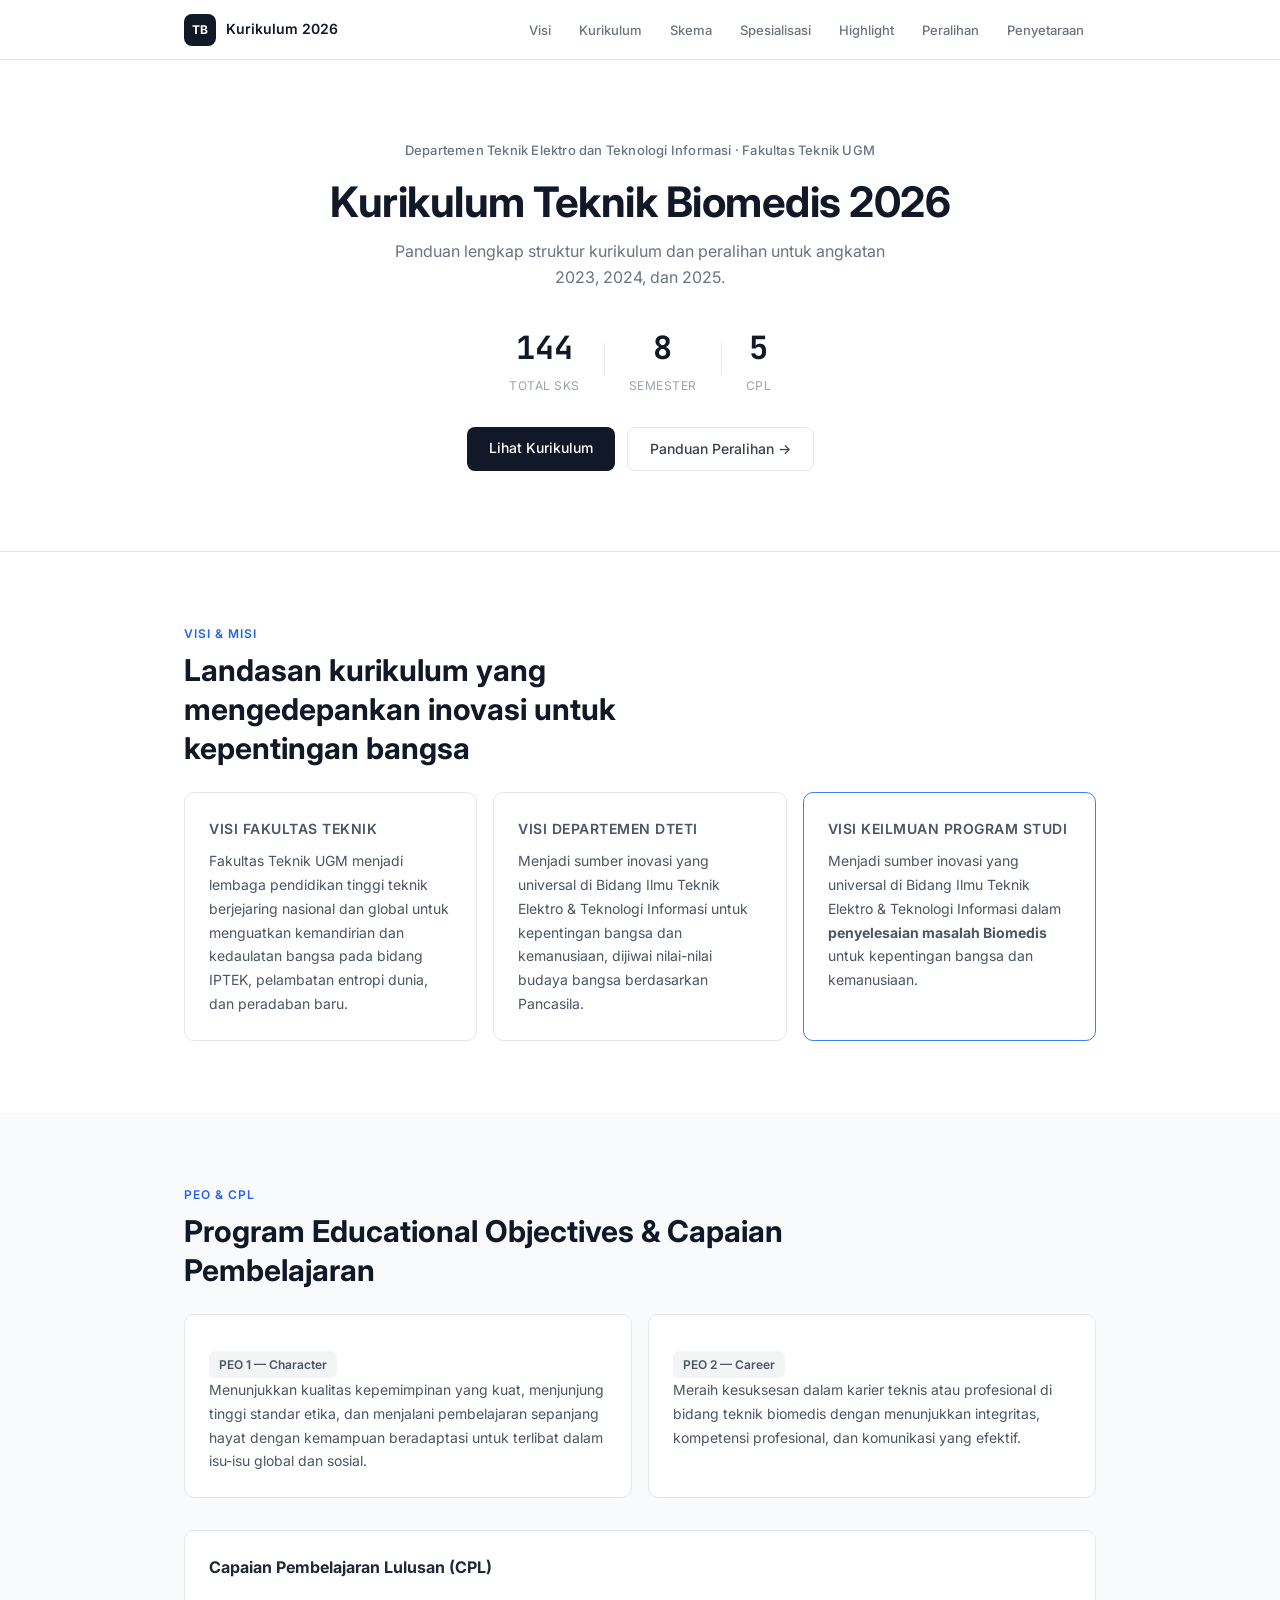
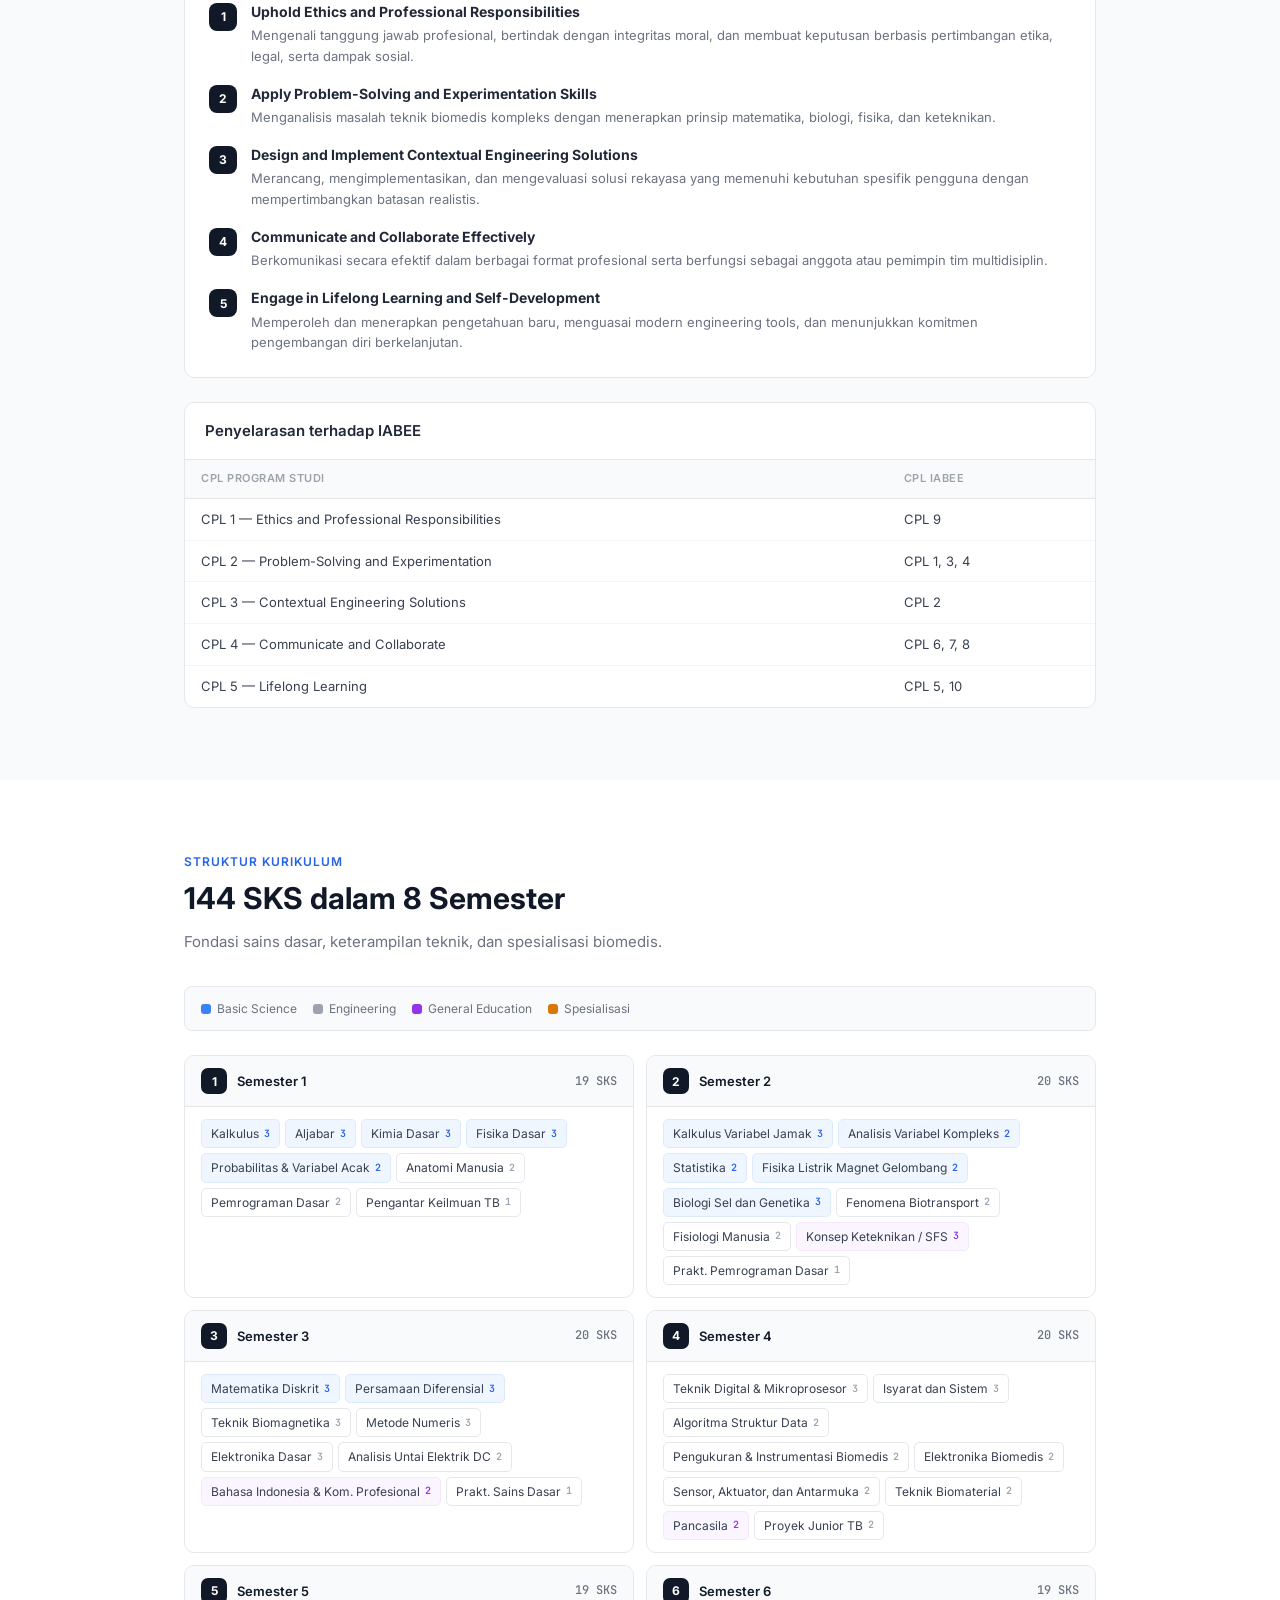
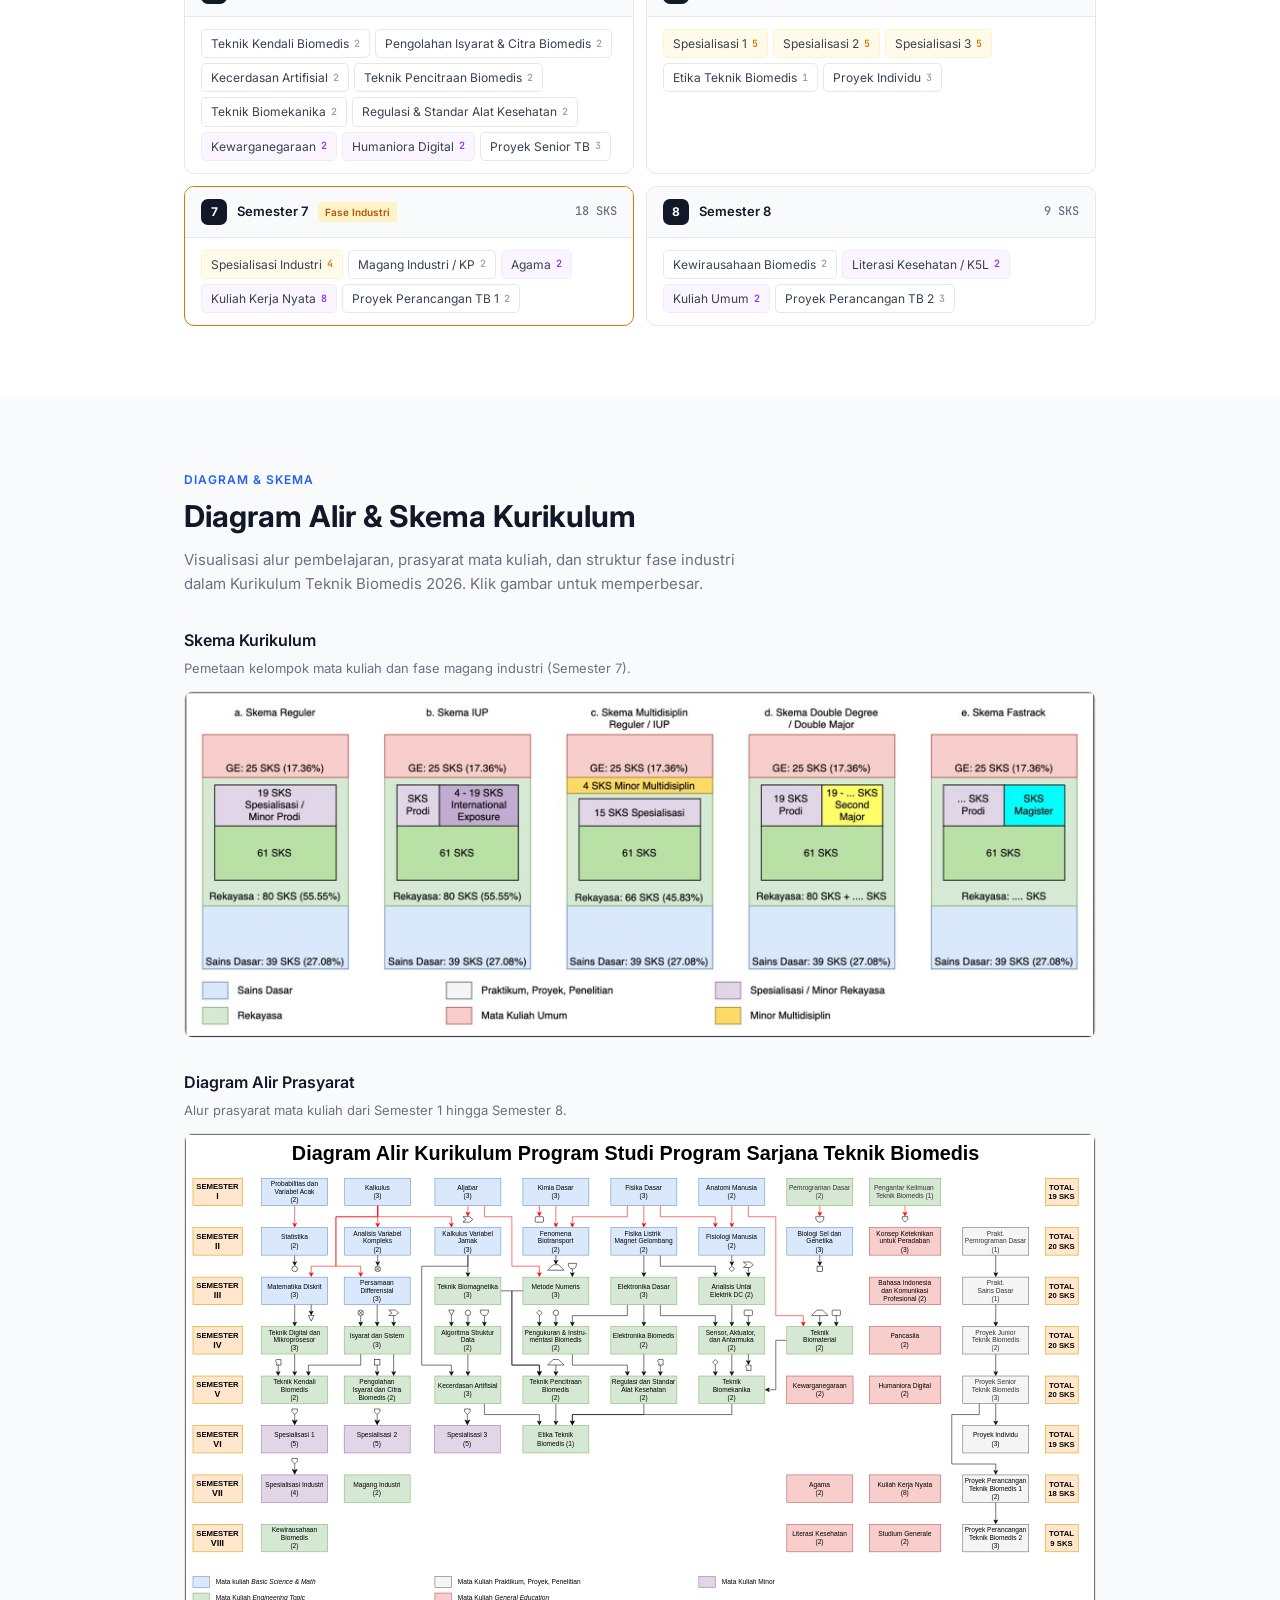
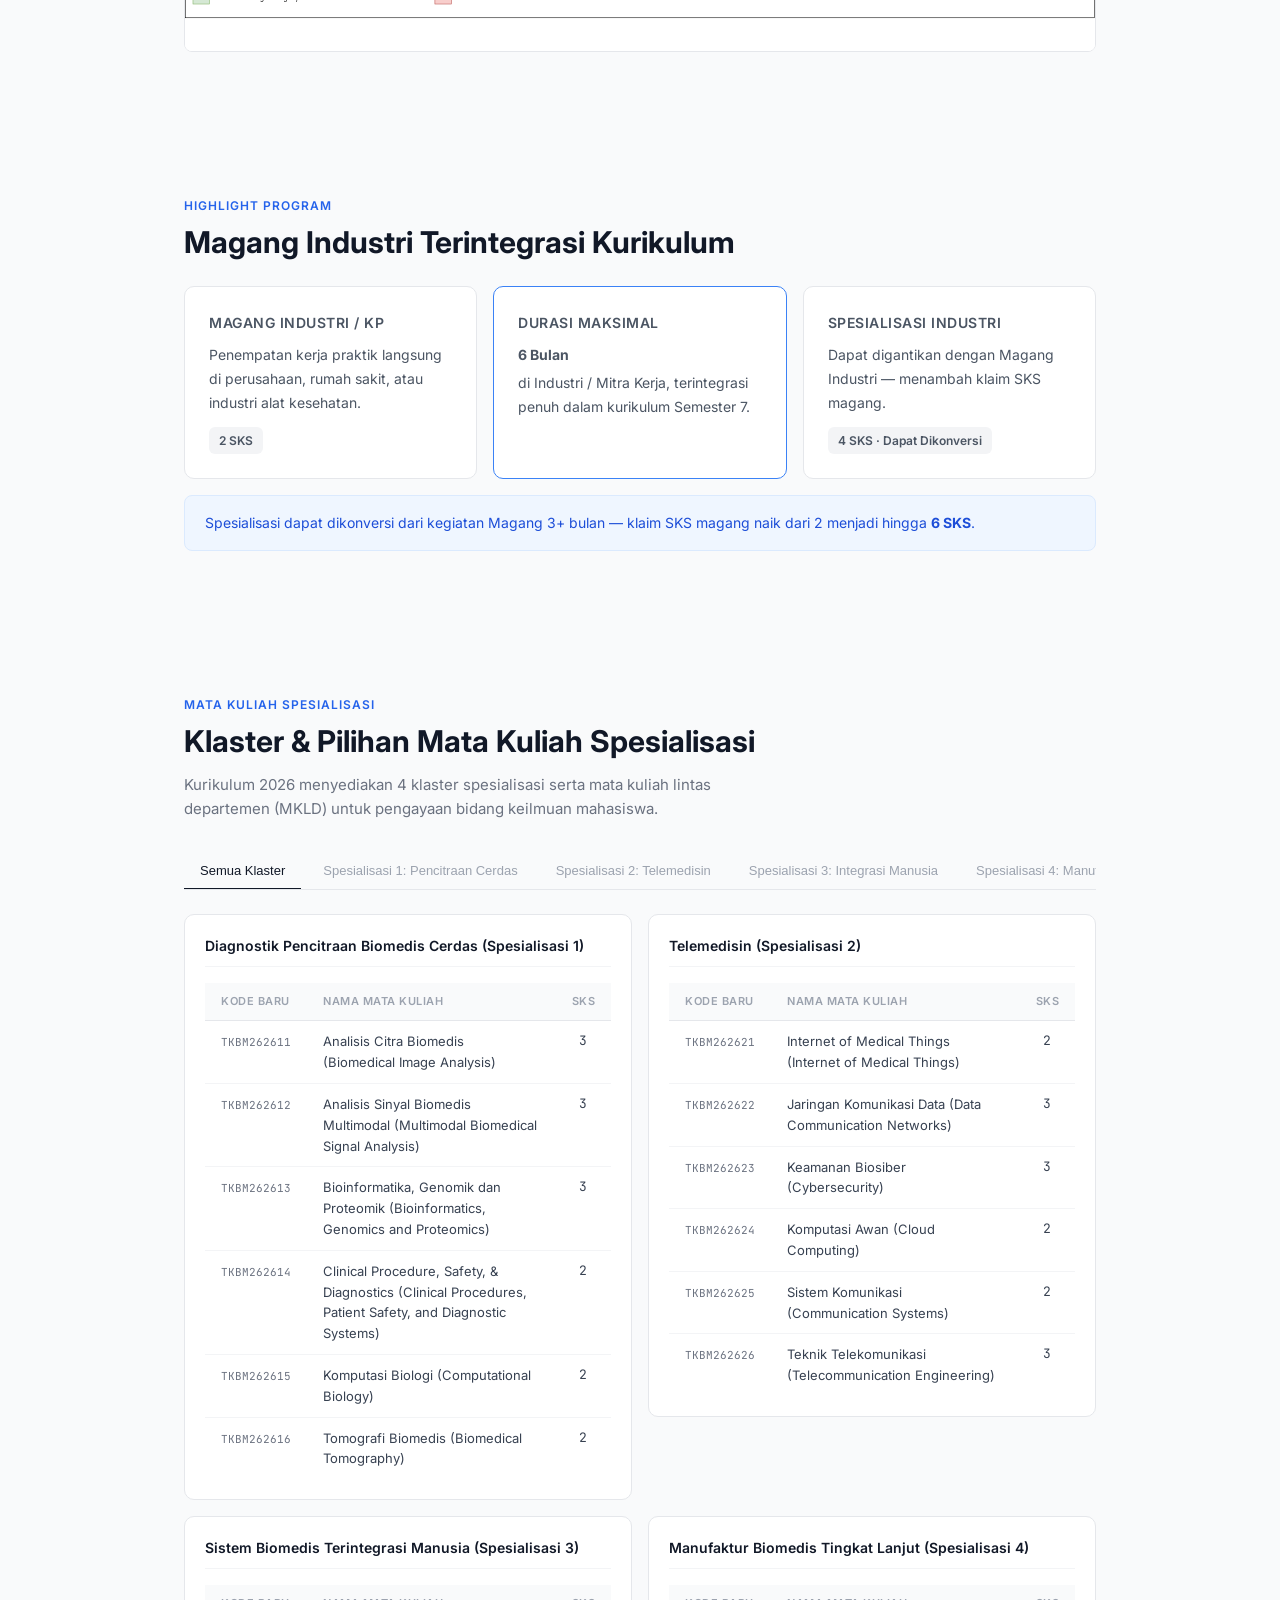
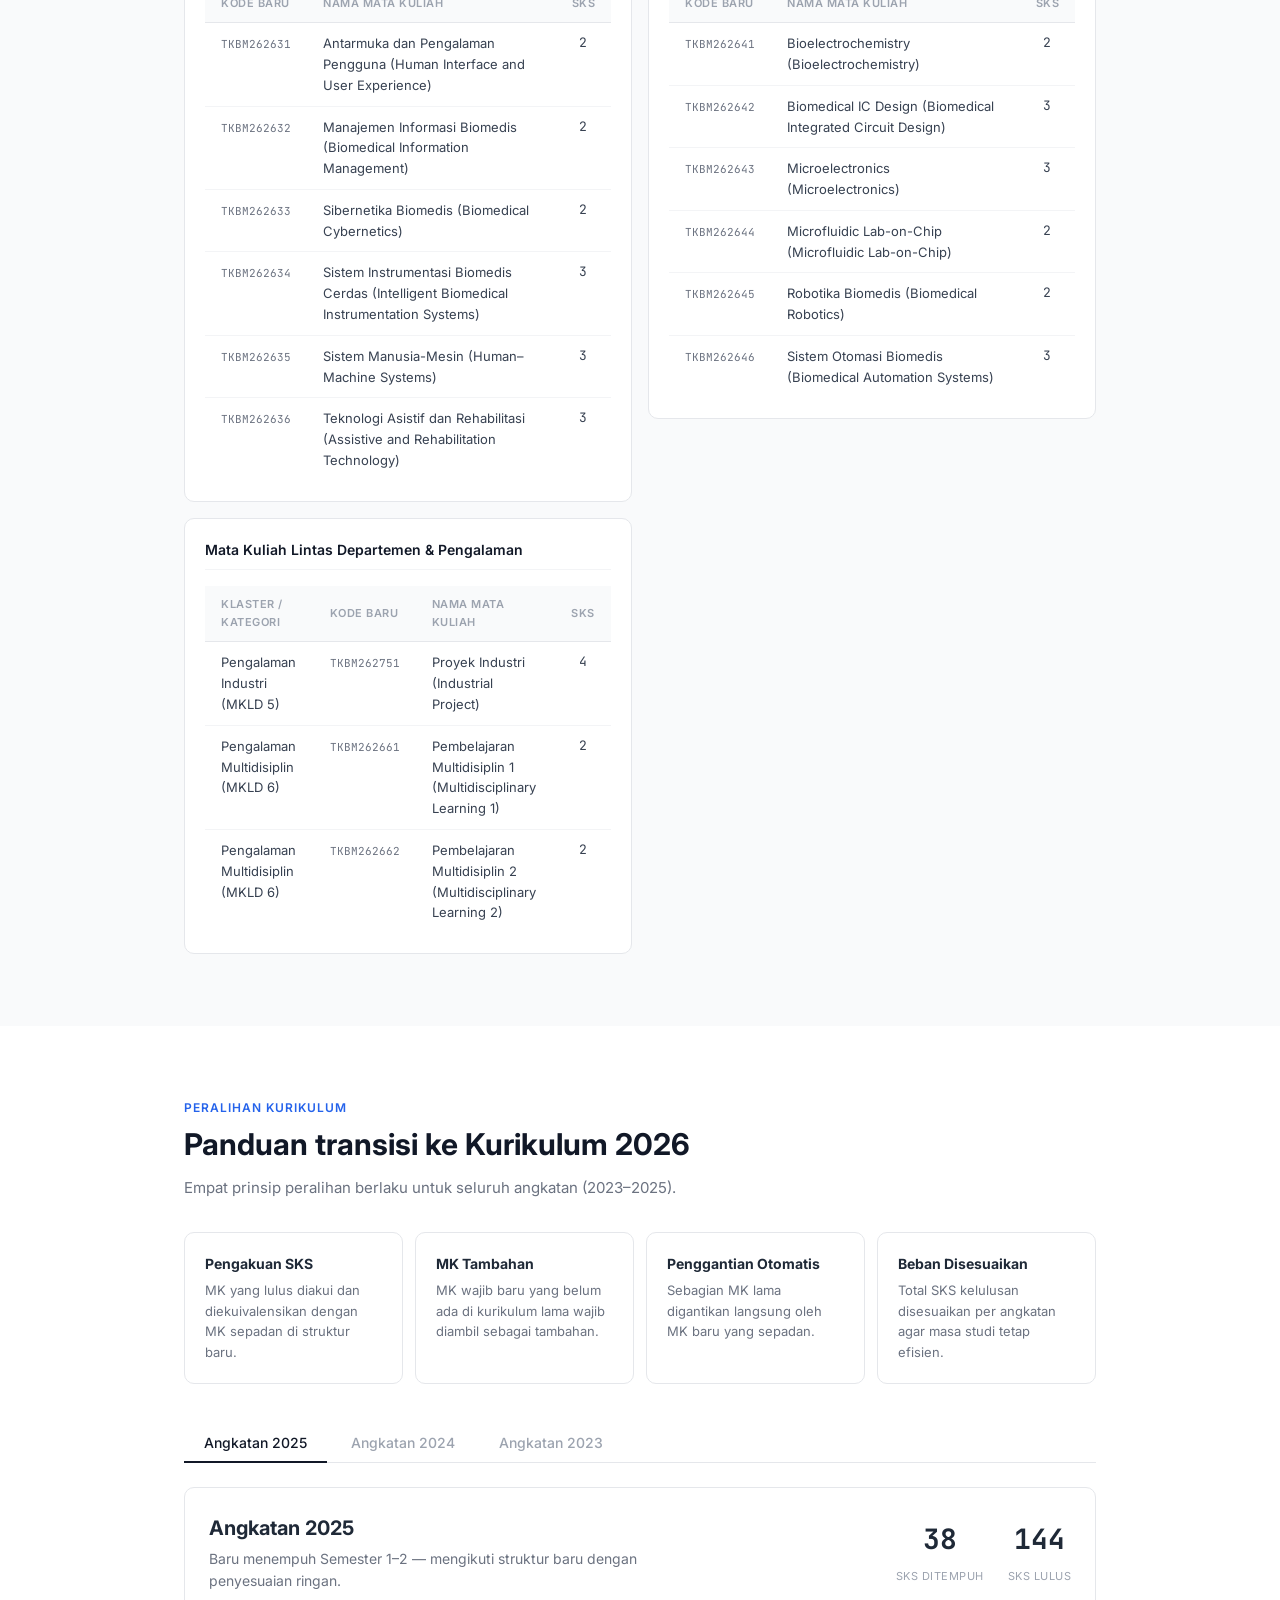
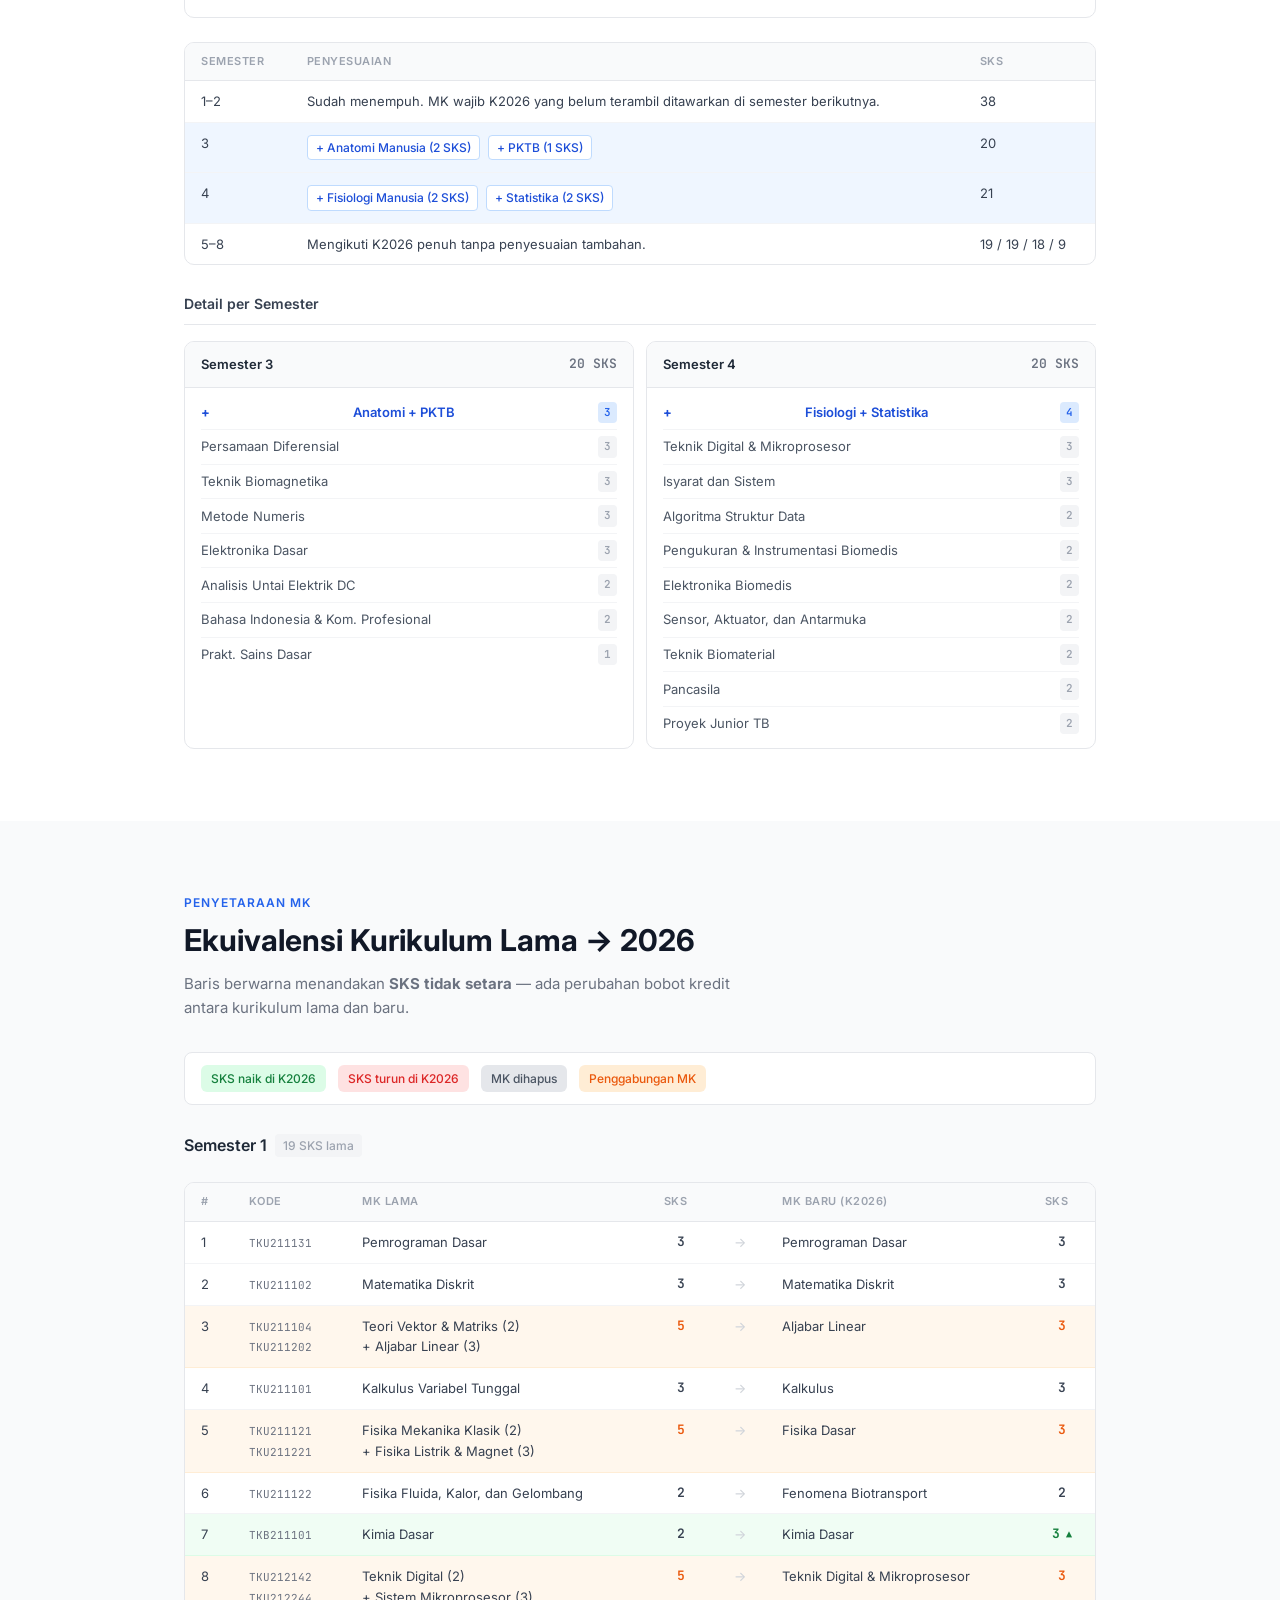
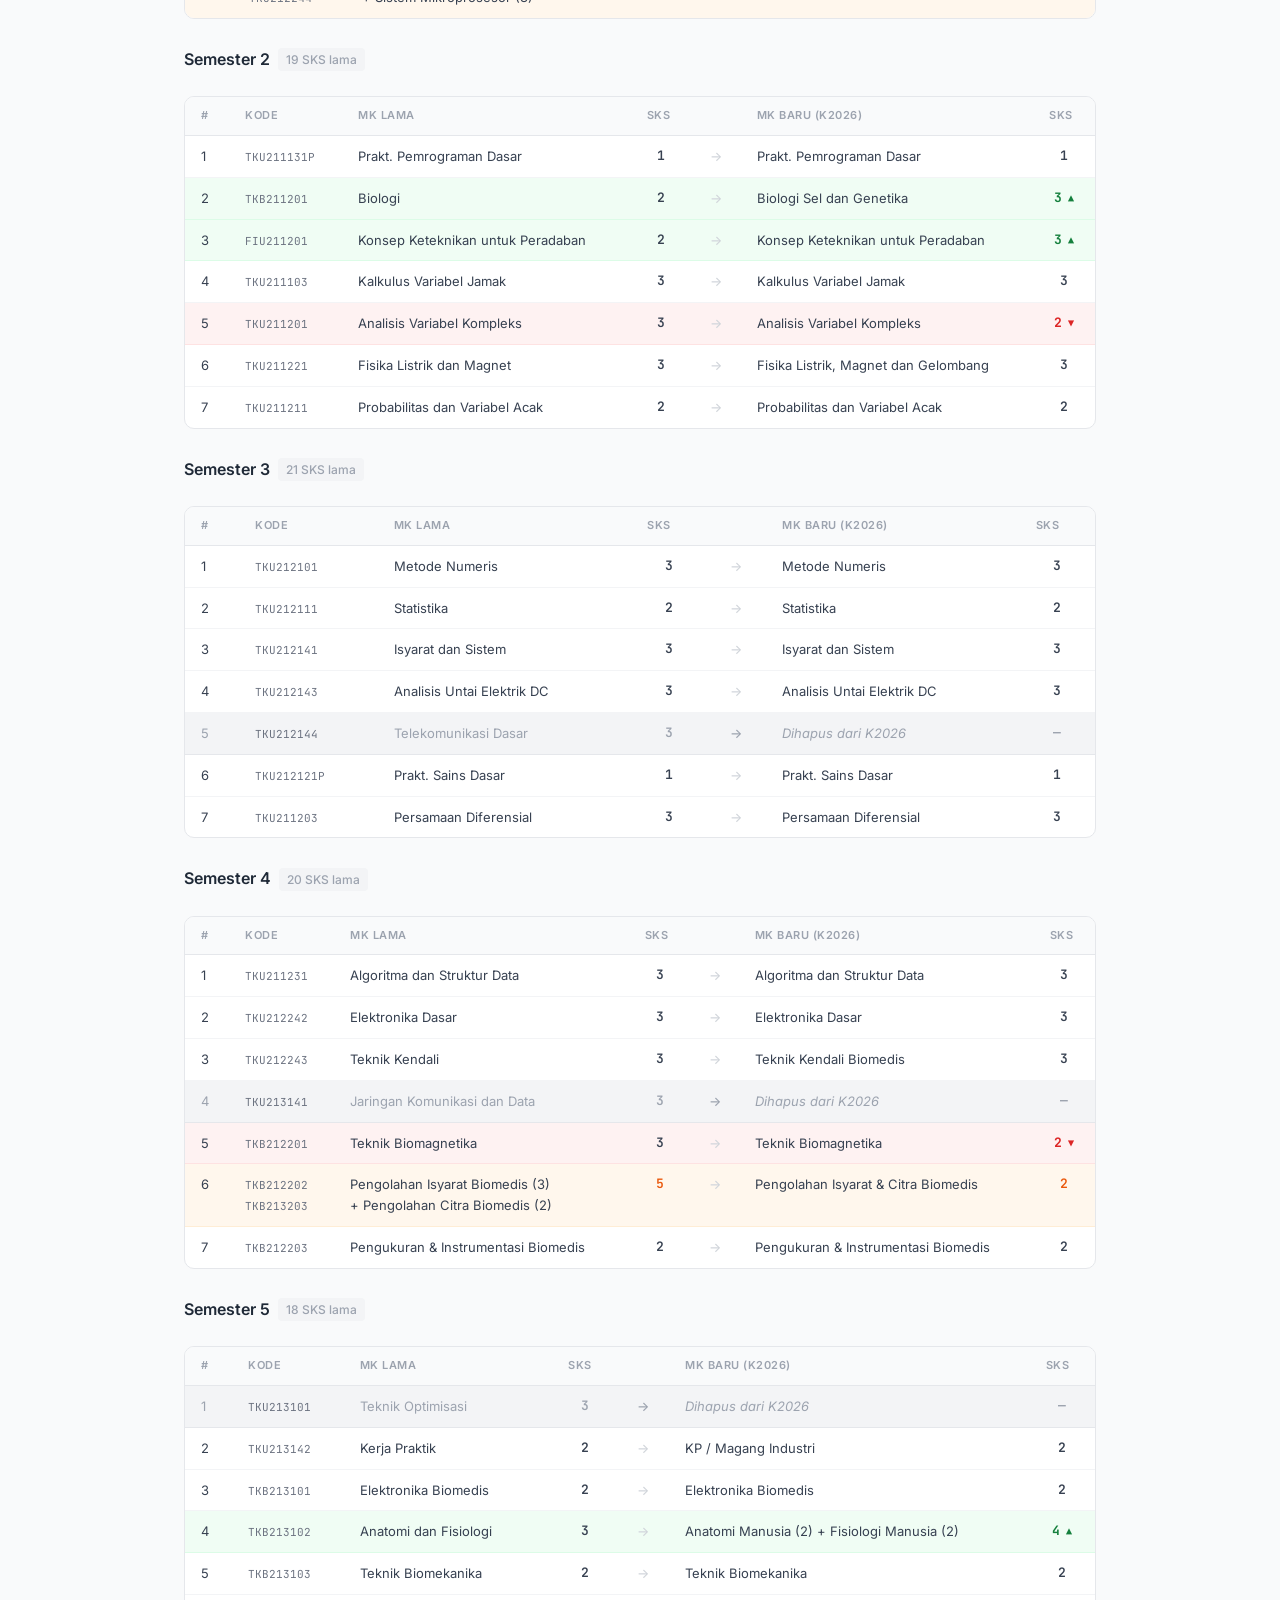
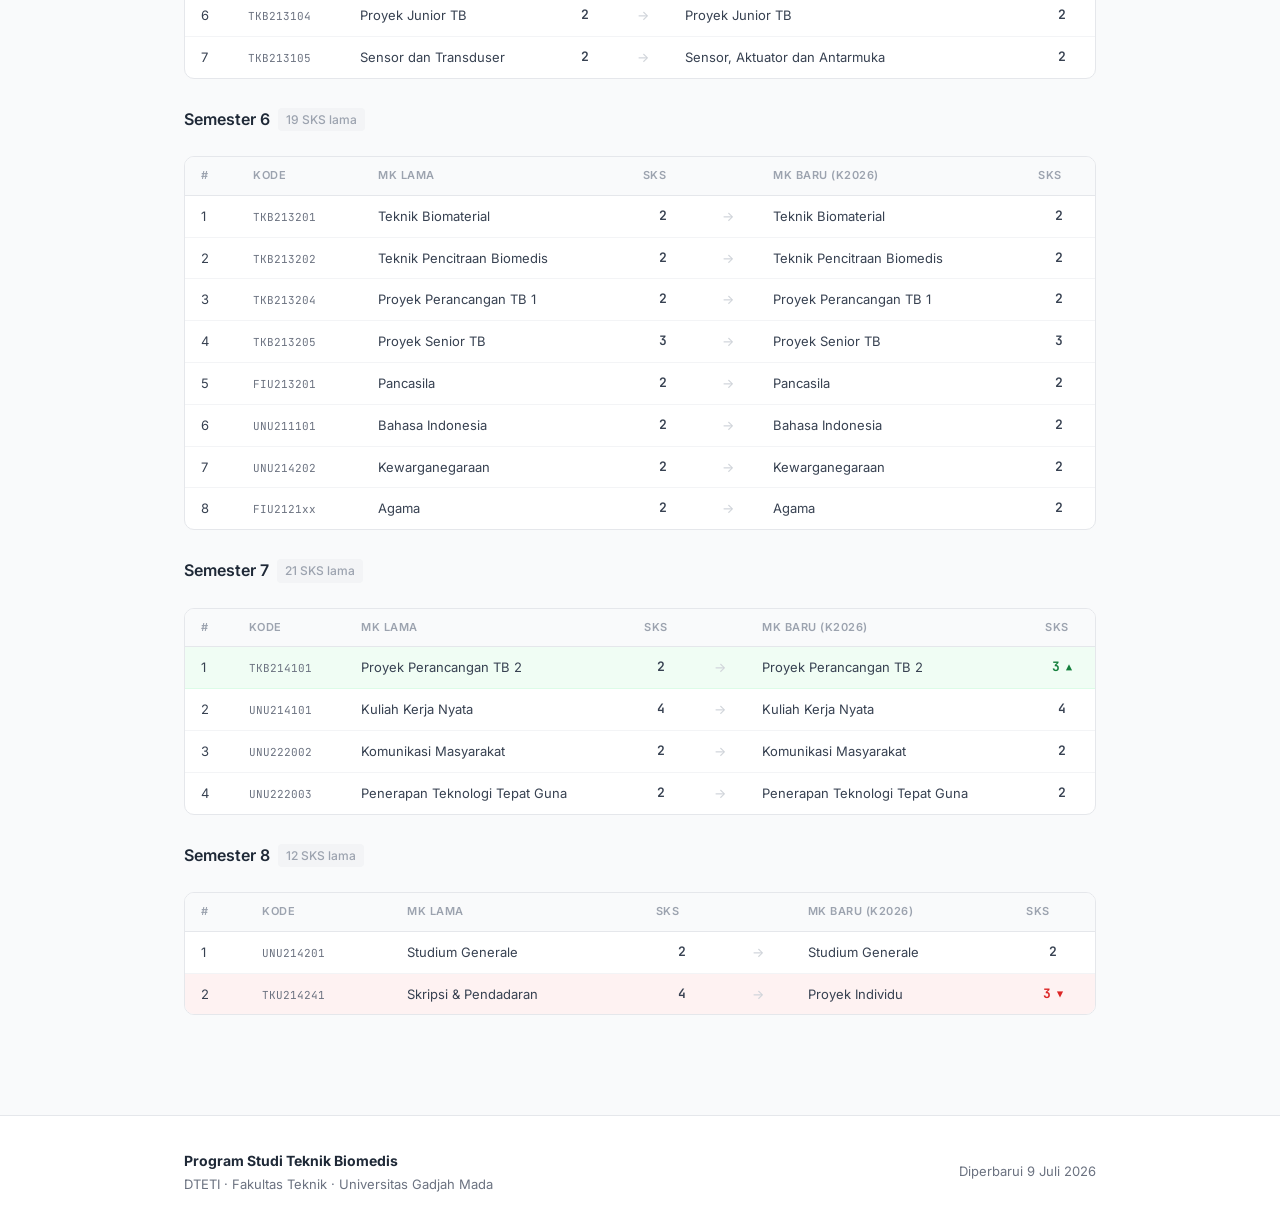
==== commit a113f1aa: "add spesialiasi" ====
--- a/index.html
+++ b/index.html
@@ -25,6 +25,8 @@
       <ul class="nav-links" id="navLinks">
         <li><a href="#visi">Visi</a></li>
         <li><a href="#kurikulum">Kurikulum</a></li>
+        <li><a href="#skema">Skema</a></li>
+        <li><a href="#spesialisasi">Spesialisasi</a></li>
         <li><a href="#highlight">Highlight</a></li>
         <li><a href="#peralihan">Peralihan</a></li>
         <li><a href="#penyetaraan">Penyetaraan</a></li>
@@ -274,6 +276,32 @@
           <span class="mk et">Proyek Perancangan TB 2 <b>3</b></span>
         </div>
       </div>
+    </div>
+  </section>
+
+  <!-- DIAGRAM & SKEMA -->
+  <section class="section section-alt" id="skema">
+    <div class="container">
+      <div class="section-label">Diagram &amp; Skema</div>
+      <h2>Diagram Alir &amp; Skema Kurikulum</h2>
+      <p class="section-desc">Visualisasi alur pembelajaran, prasyarat mata kuliah, dan struktur fase industri dalam Kurikulum Teknik Biomedis 2026. Klik gambar untuk memperbesar.</p>
+
+      <div class="schema-block">
+        <div class="schema-item">
+          <h3>Skema Kurikulum</h3>
+          <p class="schema-desc-brief">Pemetaan kelompok mata kuliah dan fase magang industri (Semester 7).</p>
+          <a href="figures/skema-kurikulum.png" target="_blank" class="schema-img-link">
+            <img src="figures/skema-kurikulum.png" alt="Skema Kurikulum Teknik Biomedis UGM 2026" />
+          </a>
+        </div>
+
+        <div class="schema-item">
+          <h3>Diagram Alir Prasyarat</h3>
+          <p class="schema-desc-brief">Alur prasyarat mata kuliah dari Semester 1 hingga Semester 8.</p>
+          <a href="figures/diagram-alir-tb.svg" target="_blank" class="schema-img-link">
+            <img src="figures/diagram-alir-tb.svg" alt="Diagram Alir Kurikulum Teknik Biomedis UGM 2026" />
+          </a>
+        </div>
       </div>
     </div>
   </section>
@@ -304,6 +332,229 @@
 
       <div class="callout">
         Spesialisasi dapat dikonversi dari kegiatan Magang 3+ bulan — klaim SKS magang naik dari 2 menjadi hingga <strong>6 SKS</strong>.
+      </div>
+    </div>
+  </section>
+
+  <!-- SPESIALISASI -->
+  <section class="section section-alt" id="spesialisasi">
+    <div class="container">
+      <div class="section-label">Mata Kuliah Spesialisasi</div>
+      <h2>Klaster &amp; Pilihan Mata Kuliah Spesialisasi</h2>
+      <p class="section-desc">Kurikulum 2026 menyediakan 4 klaster spesialisasi serta mata kuliah lintas departemen (MKLD) untuk pengayaan bidang keilmuan mahasiswa.</p>
+
+      <div class="spec-tabs">
+        <button class="spec-tab active" data-spec="all">Semua Klaster</button>
+        <button class="spec-tab" data-spec="pencitraan">Spesialisasi 1: Pencitraan Cerdas</button>
+        <button class="spec-tab" data-spec="telemedisin">Spesialisasi 2: Telemedisin</button>
+        <button class="spec-tab" data-spec="integrasi">Spesialisasi 3: Integrasi Manusia</button>
+        <button class="spec-tab" data-spec="manufaktur">Spesialisasi 4: Manufaktur Lanjut</button>
+        <button class="spec-tab" data-spec="mkld">MKLD / Pengalaman</button>
+      </div>
+
+      <div class="spec-grid" id="specGrid">
+        <div class="klaster-card" data-category="pencitraan">
+          <h4>Diagnostik Pencitraan Biomedis Cerdas (Spesialisasi 1)</h4>
+          <div class="table-wrap">
+            <table>
+              <thead>
+                <tr><th>Kode Baru</th><th>Nama Mata Kuliah</th><th>SKS</th></tr>
+              </thead>
+              <tbody>
+                <tr>
+                  <td><code>TKBM262611</code></td>
+                  <td>Analisis Citra Biomedis (Biomedical Image Analysis)</td>
+                  <td style="font-family: var(--mono); text-align: center;">3</td>
+                </tr>
+                <tr>
+                  <td><code>TKBM262612</code></td>
+                  <td>Analisis Sinyal Biomedis Multimodal (Multimodal Biomedical Signal Analysis)</td>
+                  <td style="font-family: var(--mono); text-align: center;">3</td>
+                </tr>
+                <tr>
+                  <td><code>TKBM262613</code></td>
+                  <td>Bioinformatika, Genomik dan Proteomik (Bioinformatics, Genomics and Proteomics)</td>
+                  <td style="font-family: center; font-family: var(--mono); text-align: center;">3</td>
+                </tr>
+                <tr>
+                  <td><code>TKBM262614</code></td>
+                  <td>Clinical Procedure, Safety, &amp; Diagnostics (Clinical Procedures, Patient Safety, and Diagnostic Systems)</td>
+                  <td style="font-family: var(--mono); text-align: center;">2</td>
+                </tr>
+                <tr>
+                  <td><code>TKBM262615</code></td>
+                  <td>Komputasi Biologi (Computational Biology)</td>
+                  <td style="font-family: var(--mono); text-align: center;">2</td>
+                </tr>
+                <tr>
+                  <td><code>TKBM262616</code></td>
+                  <td>Tomografi Biomedis (Biomedical Tomography)</td>
+                  <td style="font-family: var(--mono); text-align: center;">2</td>
+                </tr>
+              </tbody>
+            </table>
+          </div>
+        </div>
+
+        <div class="klaster-card" data-category="telemedisin">
+          <h4>Telemedisin (Spesialisasi 2)</h4>
+          <div class="table-wrap">
+            <table>
+              <thead>
+                <tr><th>Kode Baru</th><th>Nama Mata Kuliah</th><th>SKS</th></tr>
+              </thead>
+              <tbody>
+                <tr>
+                  <td><code>TKBM262621</code></td>
+                  <td>Internet of Medical Things (Internet of Medical Things)</td>
+                  <td style="font-family: var(--mono); text-align: center;">2</td>
+                </tr>
+                <tr>
+                  <td><code>TKBM262622</code></td>
+                  <td>Jaringan Komunikasi Data (Data Communication Networks)</td>
+                  <td style="font-family: var(--mono); text-align: center;">3</td>
+                </tr>
+                <tr>
+                  <td><code>TKBM262623</code></td>
+                  <td>Keamanan Biosiber (Cybersecurity)</td>
+                  <td style="font-family: var(--mono); text-align: center;">3</td>
+                </tr>
+                <tr>
+                  <td><code>TKBM262624</code></td>
+                  <td>Komputasi Awan (Cloud Computing)</td>
+                  <td style="font-family: var(--mono); text-align: center;">2</td>
+                </tr>
+                <tr>
+                  <td><code>TKBM262625</code></td>
+                  <td>Sistem Komunikasi (Communication Systems)</td>
+                  <td style="font-family: var(--mono); text-align: center;">2</td>
+                </tr>
+                <tr>
+                  <td><code>TKBM262626</code></td>
+                  <td>Teknik Telekomunikasi (Telecommunication Engineering)</td>
+                  <td style="font-family: var(--mono); text-align: center;">3</td>
+                </tr>
+              </tbody>
+            </table>
+          </div>
+        </div>
+
+        <div class="klaster-card" data-category="integrasi">
+          <h4>Sistem Biomedis Terintegrasi Manusia (Spesialisasi 3)</h4>
+          <div class="table-wrap">
+            <table>
+              <thead>
+                <tr><th>Kode Baru</th><th>Nama Mata Kuliah</th><th>SKS</th></tr>
+              </thead>
+              <tbody>
+                <tr>
+                  <td><code>TKBM262631</code></td>
+                  <td>Antarmuka dan Pengalaman Pengguna (Human Interface and User Experience)</td>
+                  <td style="font-family: var(--mono); text-align: center;">2</td>
+                </tr>
+                <tr>
+                  <td><code>TKBM262632</code></td>
+                  <td>Manajemen Informasi Biomedis (Biomedical Information Management)</td>
+                  <td style="font-family: var(--mono); text-align: center;">2</td>
+                </tr>
+                <tr>
+                  <td><code>TKBM262633</code></td>
+                  <td>Sibernetika Biomedis (Biomedical Cybernetics)</td>
+                  <td style="font-family: var(--mono); text-align: center;">2</td>
+                </tr>
+                <tr>
+                  <td><code>TKBM262634</code></td>
+                  <td>Sistem Instrumentasi Biomedis Cerdas (Intelligent Biomedical Instrumentation Systems)</td>
+                  <td style="font-family: var(--mono); text-align: center;">3</td>
+                </tr>
+                <tr>
+                  <td><code>TKBM262635</code></td>
+                  <td>Sistem Manusia-Mesin (Human–Machine Systems)</td>
+                  <td style="font-family: var(--mono); text-align: center;">3</td>
+                </tr>
+                <tr>
+                  <td><code>TKBM262636</code></td>
+                  <td>Teknologi Asistif dan Rehabilitasi (Assistive and Rehabilitation Technology)</td>
+                  <td style="font-family: var(--mono); text-align: center;">3</td>
+                </tr>
+              </tbody>
+            </table>
+          </div>
+        </div>
+
+        <div class="klaster-card" data-category="manufaktur">
+          <h4>Manufaktur Biomedis Tingkat Lanjut (Spesialisasi 4)</h4>
+          <div class="table-wrap">
+            <table>
+              <thead>
+                <tr><th>Kode Baru</th><th>Nama Mata Kuliah</th><th>SKS</th></tr>
+              </thead>
+              <tbody>
+                <tr>
+                  <td><code>TKBM262641</code></td>
+                  <td>Bioelectrochemistry (Bioelectrochemistry)</td>
+                  <td style="font-family: var(--mono); text-align: center;">2</td>
+                </tr>
+                <tr>
+                  <td><code>TKBM262642</code></td>
+                  <td>Biomedical IC Design (Biomedical Integrated Circuit Design)</td>
+                  <td style="font-family: var(--mono); text-align: center;">3</td>
+                </tr>
+                <tr>
+                  <td><code>TKBM262643</code></td>
+                  <td>Microelectronics (Microelectronics)</td>
+                  <td style="font-family: var(--mono); text-align: center;">3</td>
+                </tr>
+                <tr>
+                  <td><code>TKBM262644</code></td>
+                  <td>Microfluidic Lab-on-Chip (Microfluidic Lab-on-Chip)</td>
+                  <td style="font-family: var(--mono); text-align: center;">2</td>
+                </tr>
+                <tr>
+                  <td><code>TKBM262645</code></td>
+                  <td>Robotika Biomedis (Biomedical Robotics)</td>
+                  <td style="font-family: var(--mono); text-align: center;">2</td>
+                </tr>
+                <tr>
+                  <td><code>TKBM262646</code></td>
+                  <td>Sistem Otomasi Biomedis (Biomedical Automation Systems)</td>
+                  <td style="font-family: var(--mono); text-align: center;">3</td>
+                </tr>
+              </tbody>
+            </table>
+          </div>
+        </div>
+
+        <div class="klaster-card" data-category="mkld">
+          <h4>Mata Kuliah Lintas Departemen &amp; Pengalaman</h4>
+          <div class="table-wrap">
+            <table>
+              <thead>
+                <tr><th>Klaster / Kategori</th><th>Kode Baru</th><th>Nama Mata Kuliah</th><th>SKS</th></tr>
+              </thead>
+              <tbody>
+                <tr>
+                  <td>Pengalaman Industri (MKLD 5)</td>
+                  <td><code>TKBM262751</code></td>
+                  <td>Proyek Industri (Industrial Project)</td>
+                  <td style="font-family: var(--mono); text-align: center;">4</td>
+                </tr>
+                <tr>
+                  <td>Pengalaman Multidisiplin (MKLD 6)</td>
+                  <td><code>TKBM262661</code></td>
+                  <td>Pembelajaran Multidisiplin 1 (Multidisciplinary Learning 1)</td>
+                  <td style="font-family: var(--mono); text-align: center;">2</td>
+                </tr>
+                <tr>
+                  <td>Pengalaman Multidisiplin (MKLD 6)</td>
+                  <td><code>TKBM262662</code></td>
+                  <td>Pembelajaran Multidisiplin 2 (Multidisciplinary Learning 2)</td>
+                  <td style="font-family: var(--mono); text-align: center;">2</td>
+                </tr>
+              </tbody>
+            </table>
+          </div>
+        </div>
       </div>
     </div>
   </section>
--- a/style.css
+++ b/style.css
@@ -430,6 +430,97 @@
 .eq-table tr.merge td { border-bottom-color: var(--orange-100); }
 .eq-table tr.merge td:nth-child(4) { color: var(--orange-600); }
 .eq-table tr.merge td:nth-child(7) { color: var(--orange-600); }
+/* ─── SCHEMA & SPECIALIZATION STYLES ─── */
+.schema-block {
+  display: flex;
+  flex-direction: column;
+  gap: 32px;
+  margin-top: 24px;
+}
+.schema-item {
+  width: 100%;
+}
+.schema-item h3 {
+  font-size: 16px;
+  font-weight: 600;
+  margin-bottom: 4px;
+  color: var(--gray-900);
+}
+.schema-desc-brief {
+  font-size: 13px;
+  color: var(--gray-500);
+  margin-bottom: 12px;
+}
+.schema-img-link {
+  display: block;
+  width: 100%;
+  border: 1px solid var(--gray-200);
+  border-radius: 8px;
+  overflow: hidden;
+  background: var(--gray-50);
+  cursor: zoom-in;
+}
+.schema-img-link img {
+  width: 100%;
+  height: auto;
+  display: block;
+  transition: opacity 0.15s ease;
+}
+.schema-img-link img:hover {
+  opacity: 0.96;
+}
+
+/* Specialization list tabs */
+.spec-tabs {
+  display: flex;
+  gap: 6px;
+  margin-bottom: 24px;
+  border-bottom: 1px solid var(--gray-200);
+  padding-bottom: 0;
+  overflow-x: auto;
+}
+.spec-tab {
+  padding: 10px 16px;
+  border: none;
+  background: none;
+  cursor: pointer;
+  font-size: 13px;
+  font-weight: 500;
+  color: var(--gray-400);
+  border-bottom: 2px solid transparent;
+  margin-bottom: -1px;
+  transition: all 0.15s;
+  white-space: nowrap;
+}
+.spec-tab:hover {
+  color: var(--gray-700);
+}
+.spec-tab.active {
+  color: var(--gray-900);
+  border-bottom-color: var(--gray-900);
+}
+
+.spec-grid {
+  display: grid;
+  grid-template-columns: repeat(2, 1fr);
+  gap: 16px;
+  margin-top: 24px;
+}
+.klaster-card {
+  padding: 20px;
+  border: 1px solid var(--gray-200);
+  border-radius: 10px;
+  background: var(--white);
+  height: fit-content;
+}
+.klaster-card h4 {
+  font-size: 14px;
+  font-weight: 600;
+  margin-bottom: 16px;
+  color: var(--gray-900);
+  padding-bottom: 8px;
+  border-bottom: 1px solid var(--gray-100);
+}
 
 /* ─── FOOTER ─── */
 .footer {
@@ -454,5 +545,6 @@
   .section { padding: 48px 0; }
   .cpl-item { flex-direction: column; }
   .tabs { overflow-x: auto; }
+  .spec-grid { grid-template-columns: 1fr; }
   .footer-inner { flex-direction: column; text-align: center; }
 }
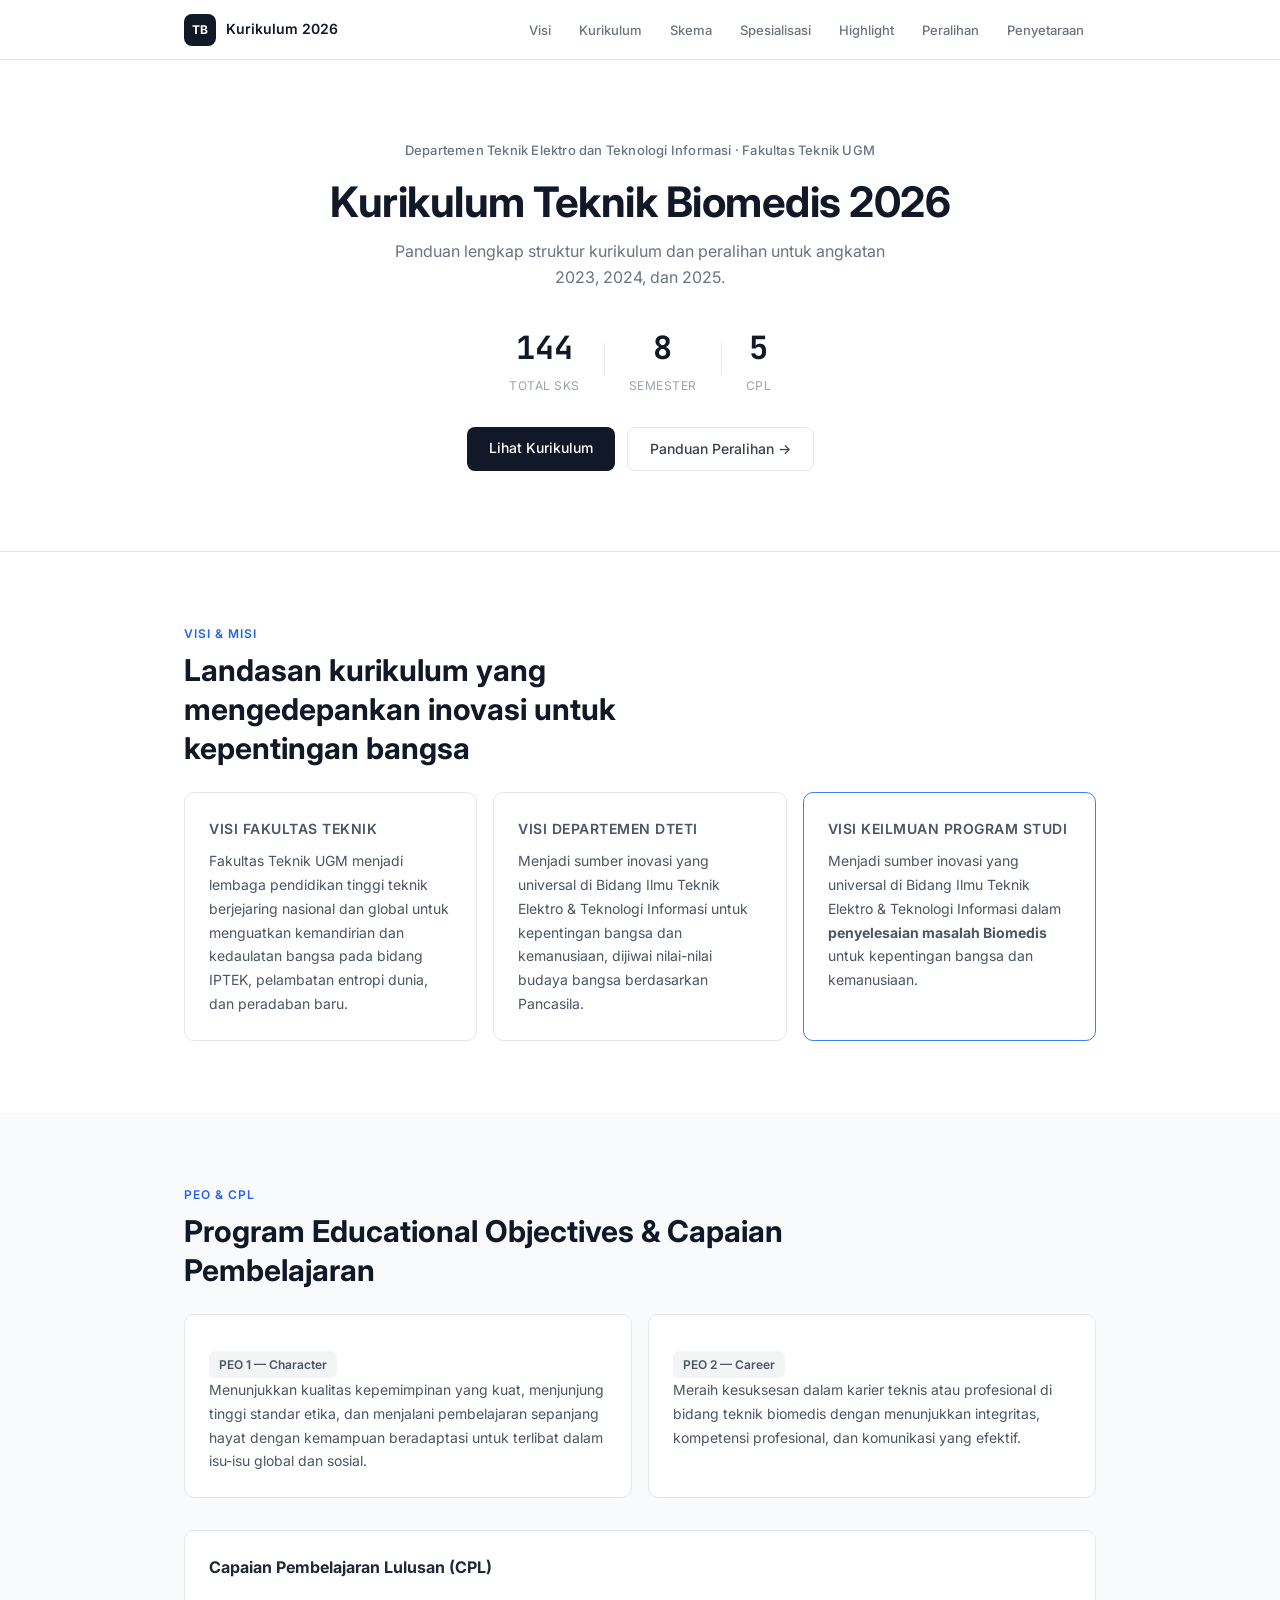
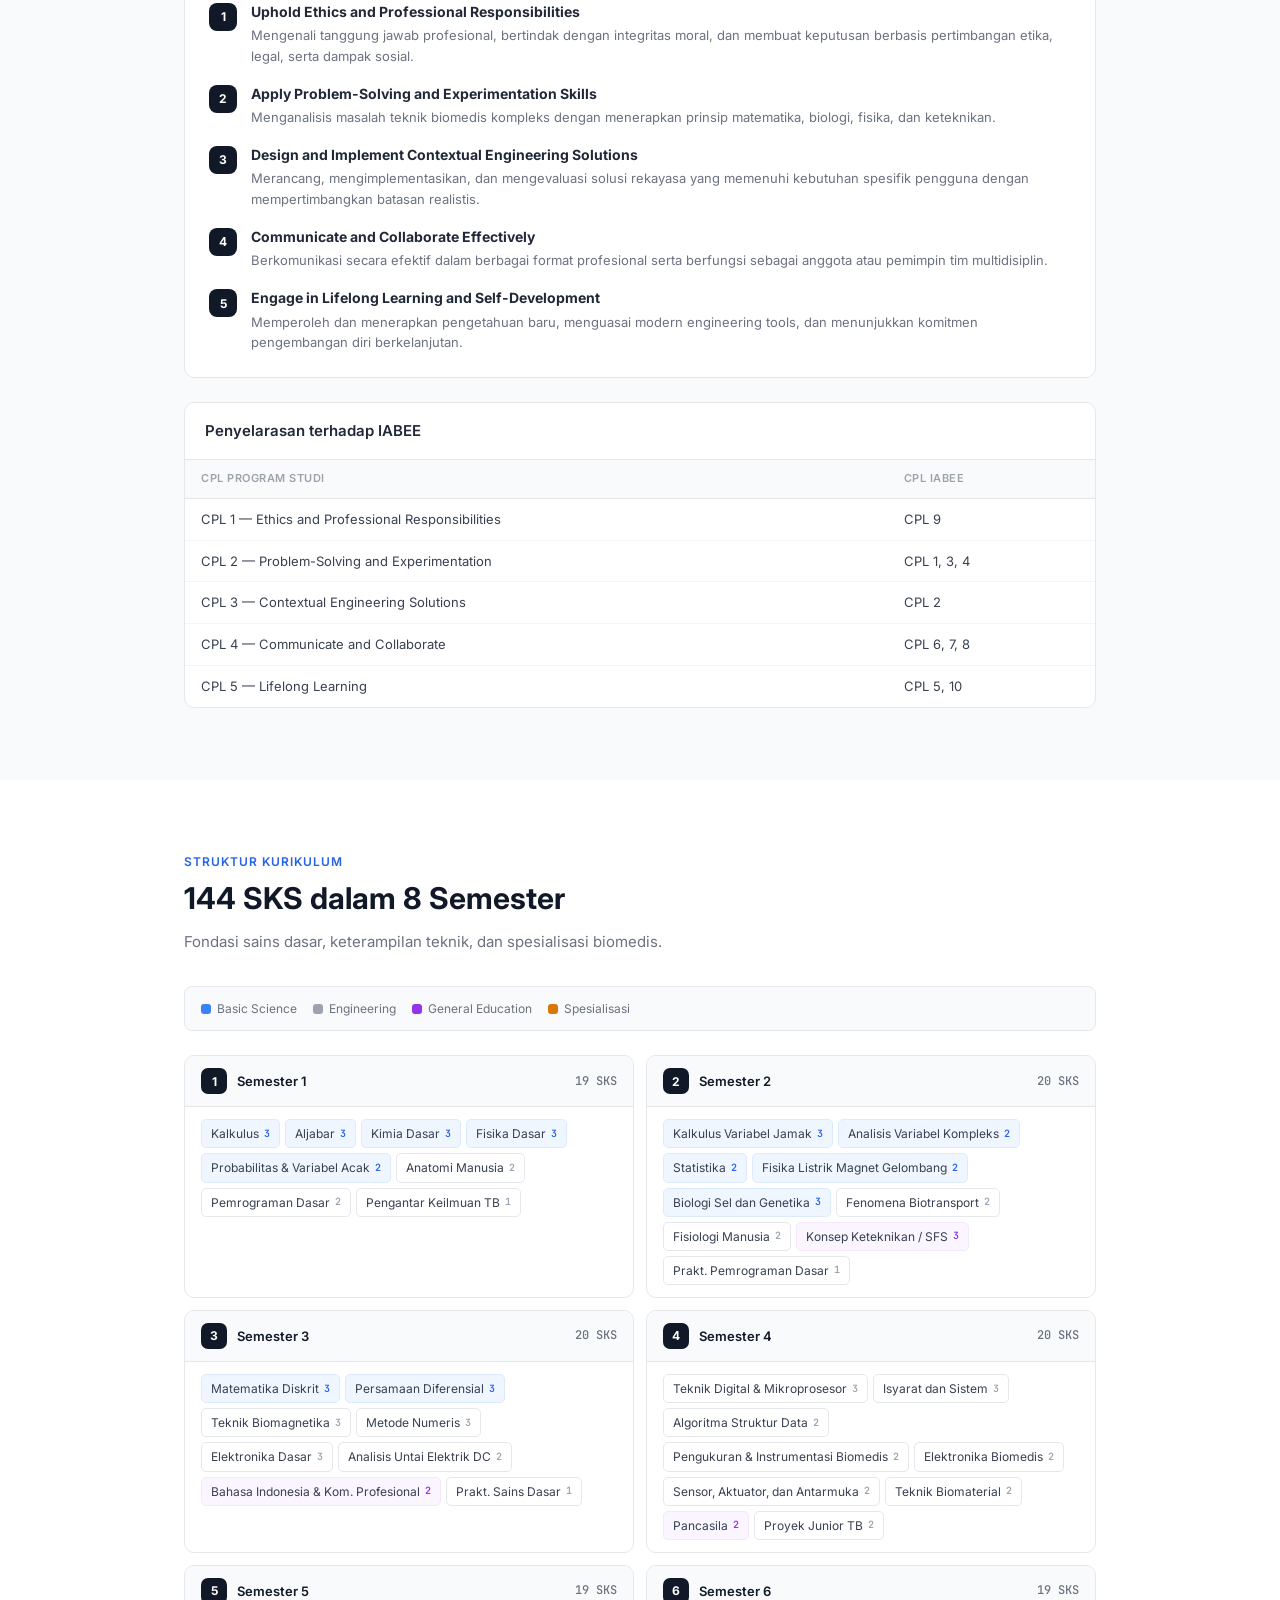
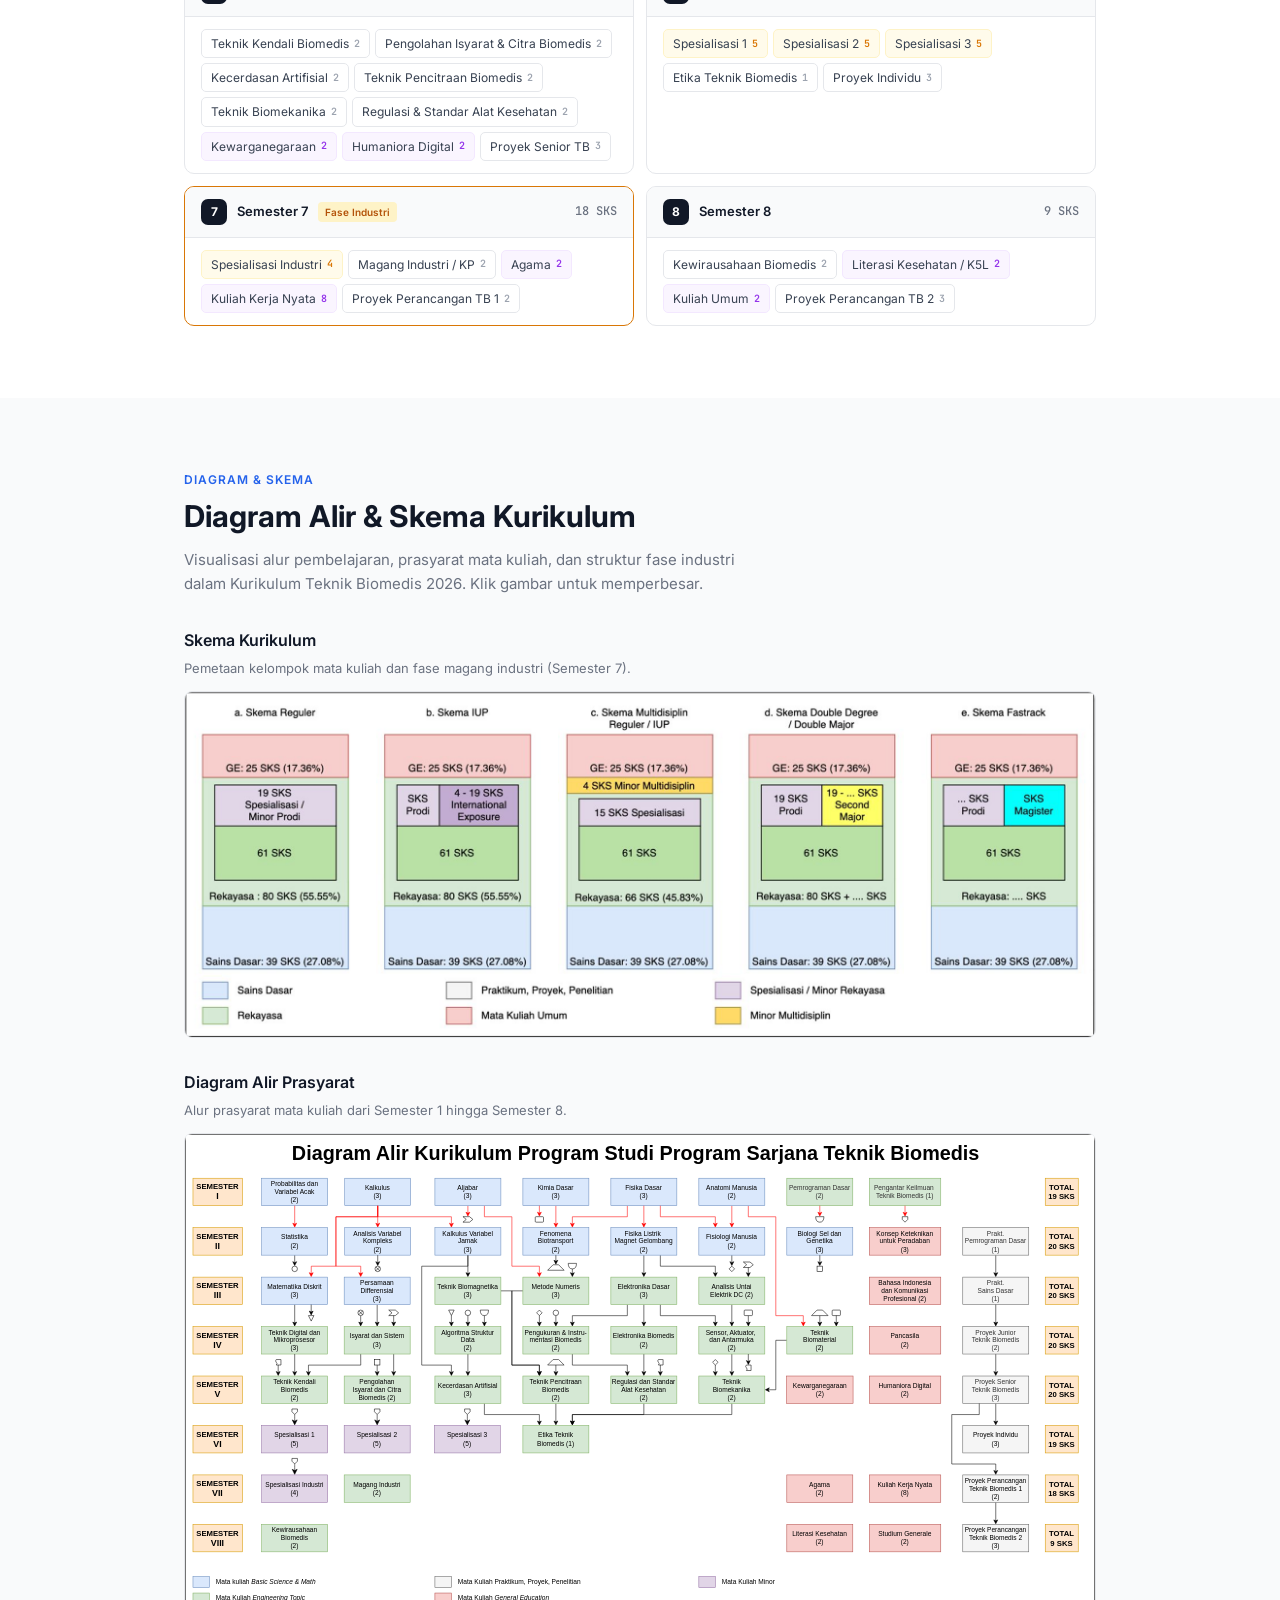
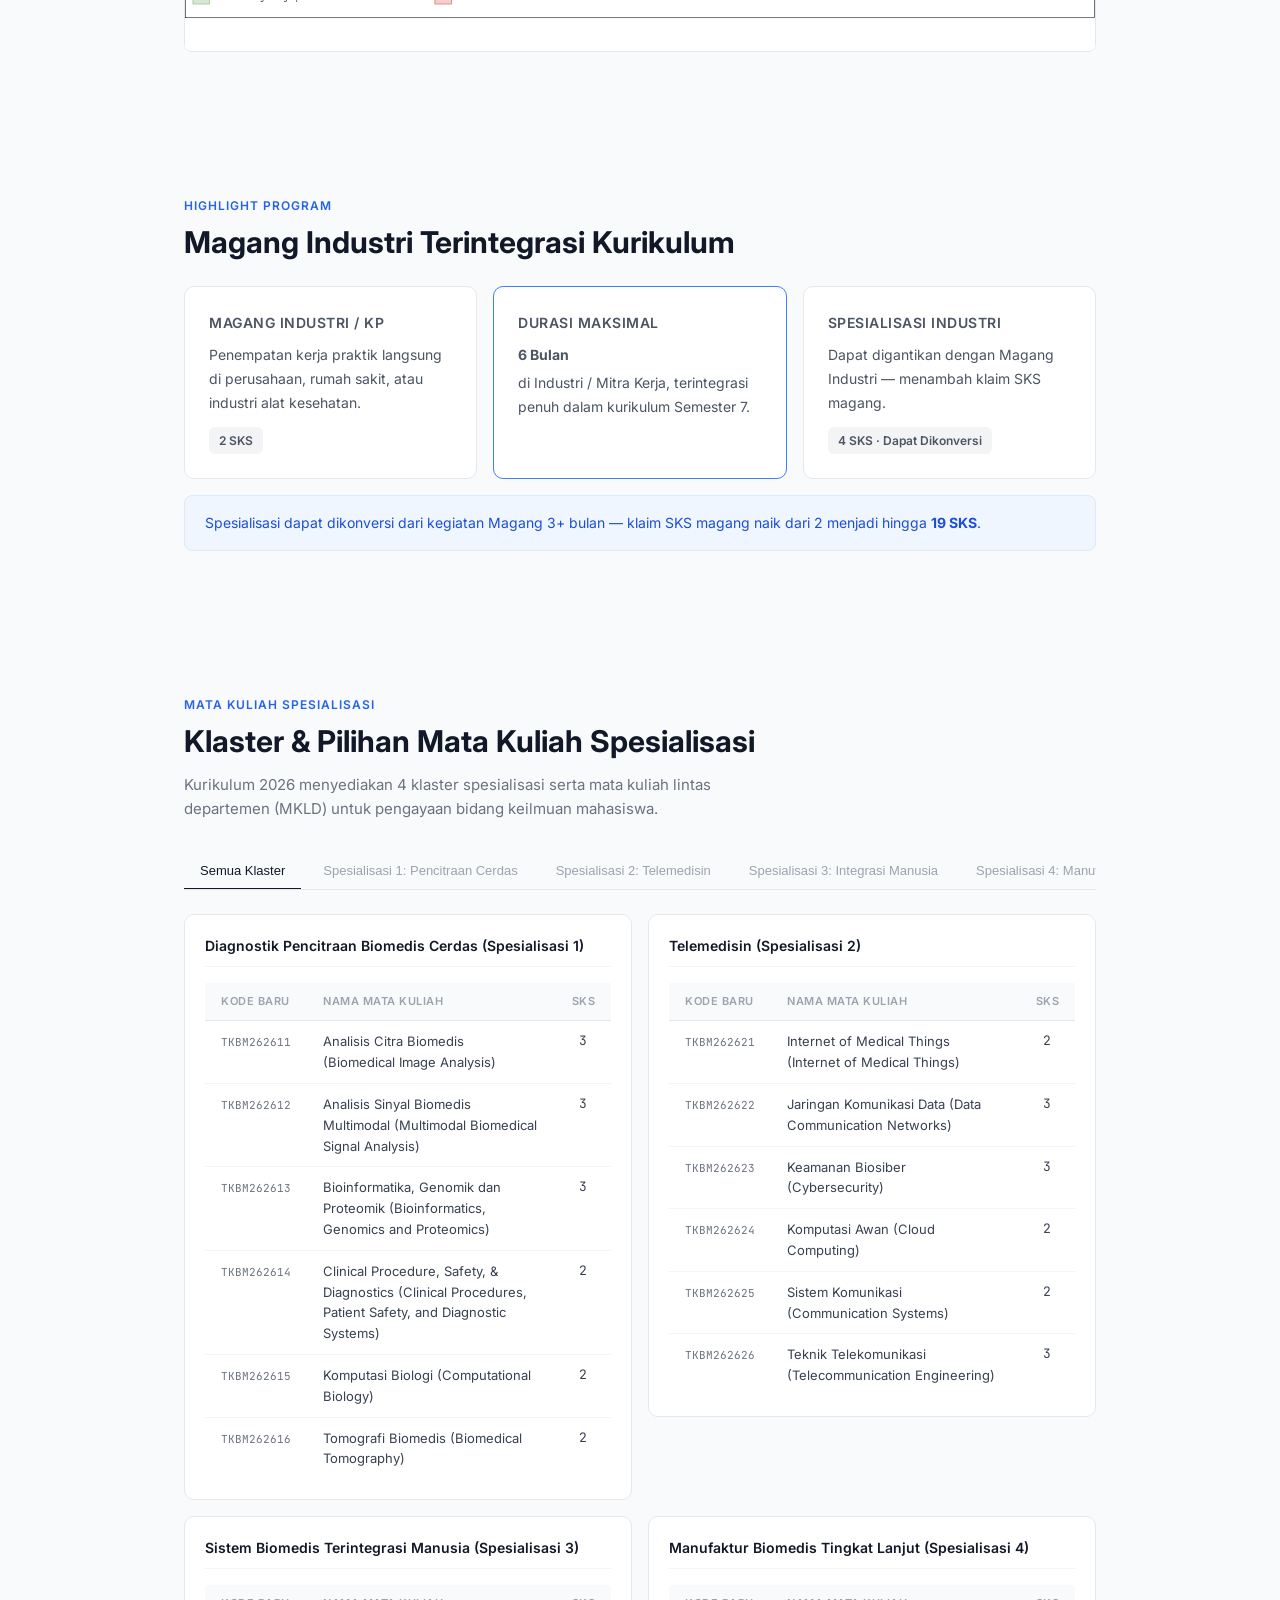
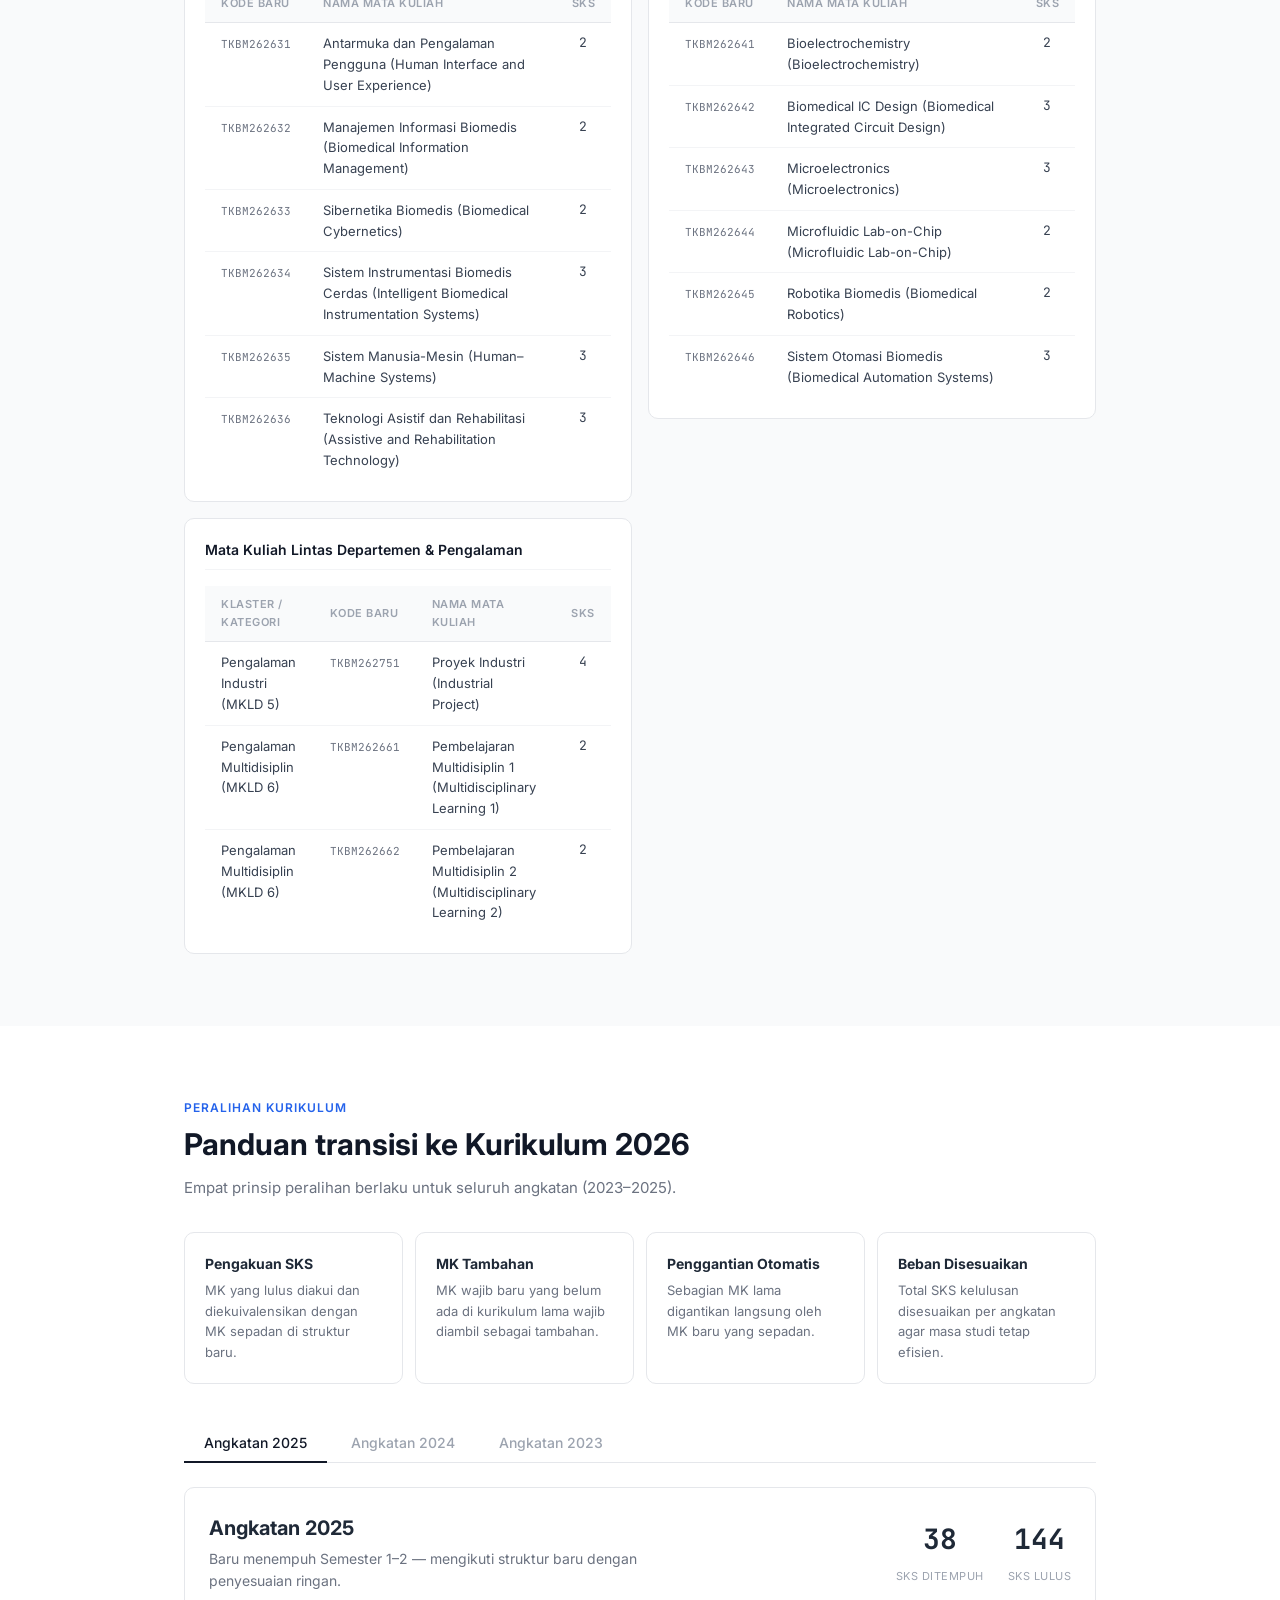
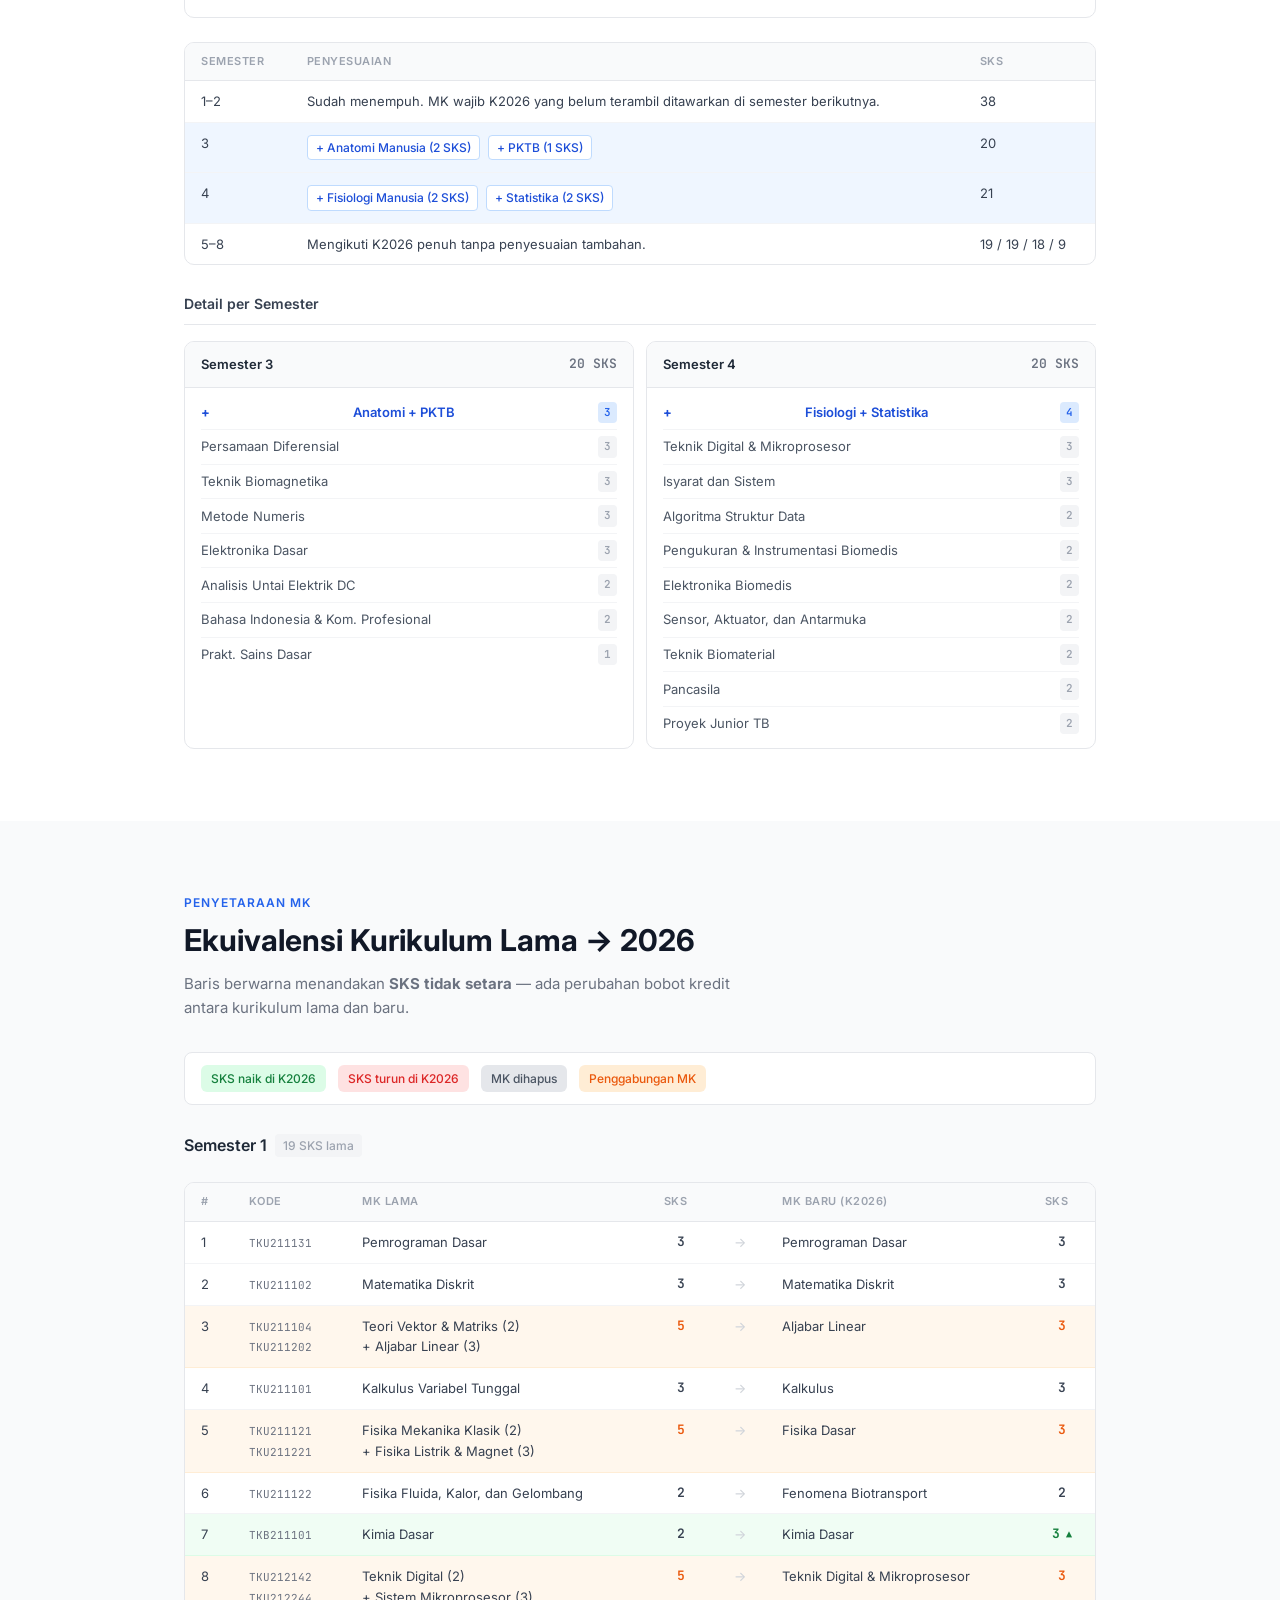
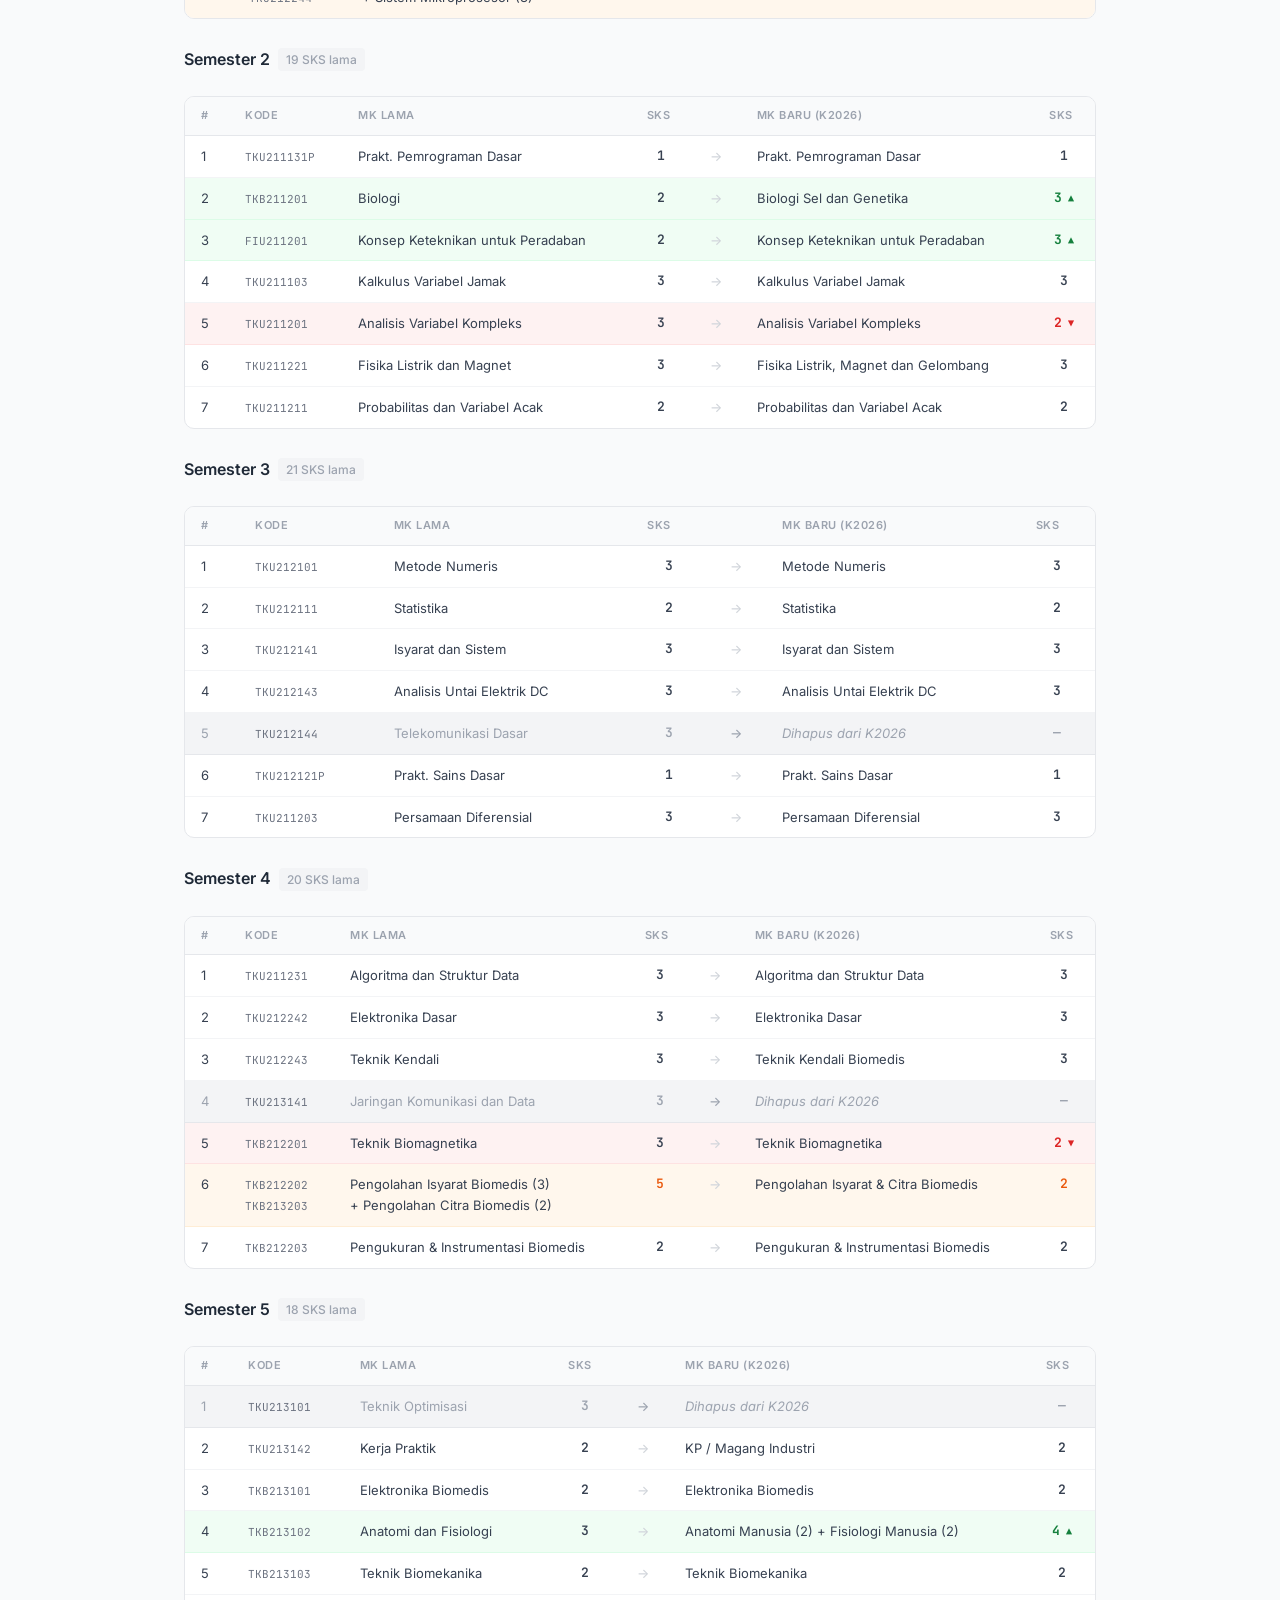
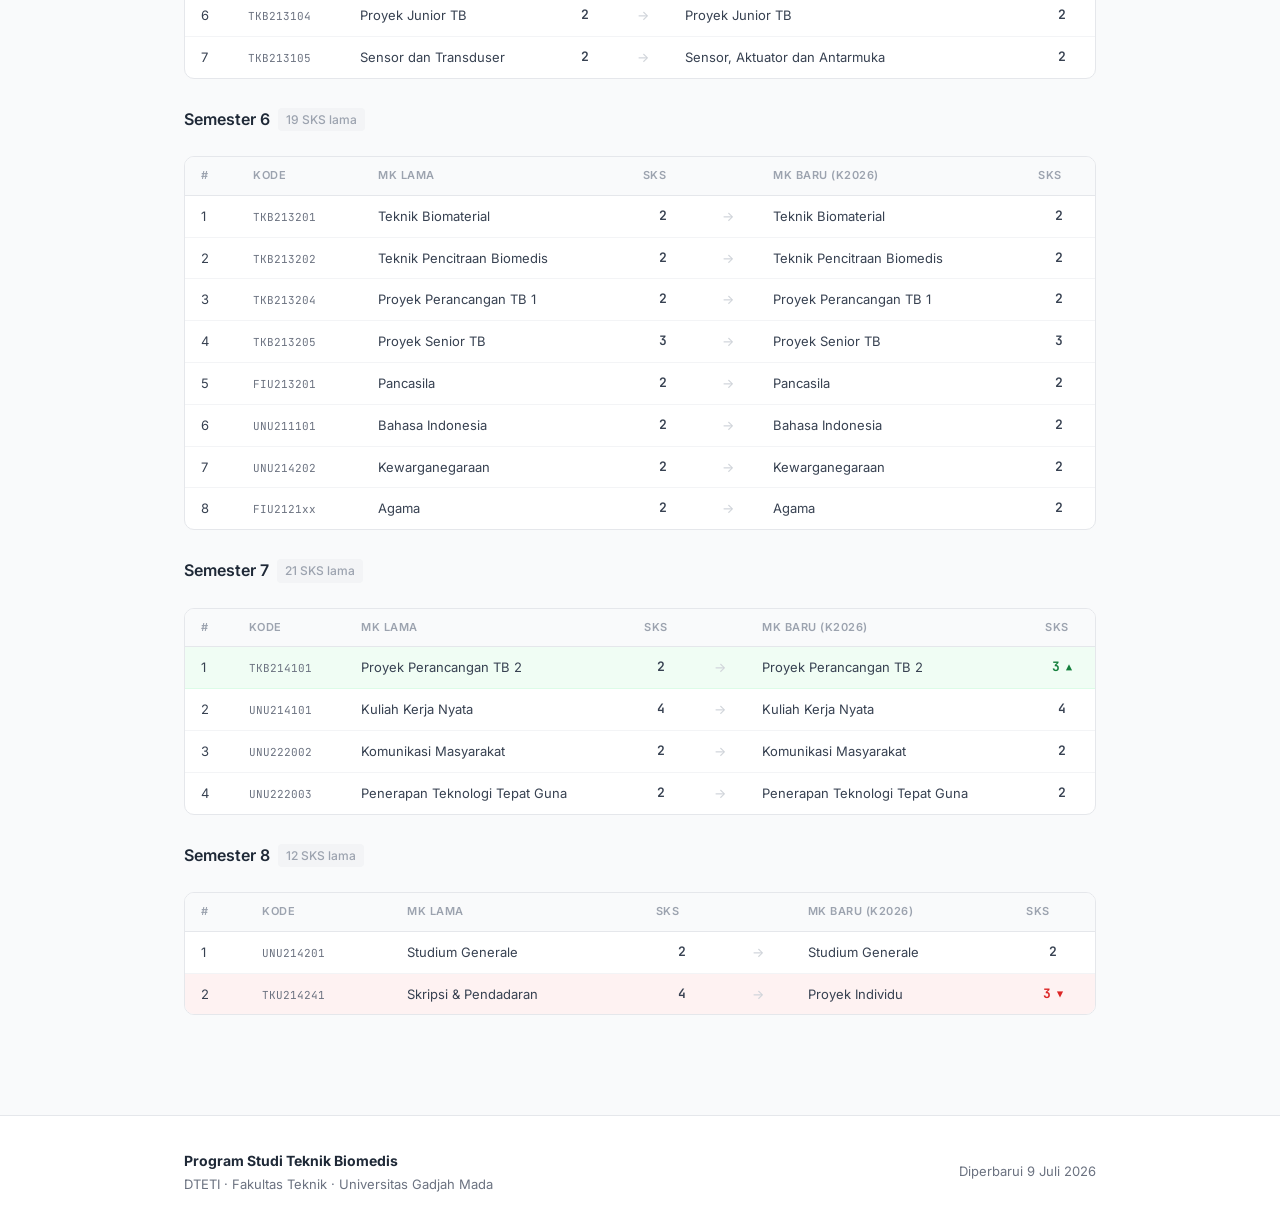
==== commit 204304cb: "change magang" ====
--- a/index.html
+++ b/index.html
@@ -1,15 +1,20 @@
 <!DOCTYPE html>
 <html lang="id">
+
 <head>
   <meta charset="UTF-8" />
   <meta name="viewport" content="width=device-width, initial-scale=1.0" />
   <title>Kurikulum Teknik Biomedis 2026 — DTETI UGM</title>
-  <meta name="description" content="Informasi lengkap kurikulum Teknik Biomedis 2026 DTETI Fakultas Teknik Universitas Gadjah Mada, termasuk panduan peralihan untuk angkatan 2023, 2024, dan 2025." />
+  <meta name="description"
+    content="Informasi lengkap kurikulum Teknik Biomedis 2026 DTETI Fakultas Teknik Universitas Gadjah Mada, termasuk panduan peralihan untuk angkatan 2023, 2024, dan 2025." />
   <link rel="preconnect" href="https://fonts.googleapis.com" />
   <link rel="preconnect" href="https://fonts.gstatic.com" crossorigin />
-  <link href="https://fonts.googleapis.com/css2?family=Inter:wght@400;500;600;700&family=JetBrains+Mono:wght@400;500&display=swap" rel="stylesheet" />
+  <link
+    href="https://fonts.googleapis.com/css2?family=Inter:wght@400;500;600;700&family=JetBrains+Mono:wght@400;500&display=swap"
+    rel="stylesheet" />
   <link rel="stylesheet" href="style.css" />
 </head>
+
 <body>
 
   <!-- NAV -->
@@ -20,7 +25,9 @@
         Kurikulum 2026
       </a>
       <button class="nav-toggle" id="navToggle" aria-label="Menu">
-        <svg width="20" height="20" viewBox="0 0 20 20" fill="none"><path d="M3 5h14M3 10h14M3 15h14" stroke="currentColor" stroke-width="1.5" stroke-linecap="round"/></svg>
+        <svg width="20" height="20" viewBox="0 0 20 20" fill="none">
+          <path d="M3 5h14M3 10h14M3 15h14" stroke="currentColor" stroke-width="1.5" stroke-linecap="round" />
+        </svg>
       </button>
       <ul class="nav-links" id="navLinks">
         <li><a href="#visi">Visi</a></li>
@@ -63,15 +70,19 @@
       <div class="card-row">
         <div class="card">
           <p class="card-label">Visi Fakultas Teknik</p>
-          <p>Fakultas Teknik UGM menjadi lembaga pendidikan tinggi teknik berjejaring nasional dan global untuk menguatkan kemandirian dan kedaulatan bangsa pada bidang IPTEK, pelambatan entropi dunia, dan peradaban baru.</p>
+          <p>Fakultas Teknik UGM menjadi lembaga pendidikan tinggi teknik berjejaring nasional dan global untuk
+            menguatkan kemandirian dan kedaulatan bangsa pada bidang IPTEK, pelambatan entropi dunia, dan peradaban
+            baru.</p>
         </div>
         <div class="card">
           <p class="card-label">Visi Departemen DTETI</p>
-          <p>Menjadi sumber inovasi yang universal di Bidang Ilmu Teknik Elektro & Teknologi Informasi untuk kepentingan bangsa dan kemanusiaan, dijiwai nilai-nilai budaya bangsa berdasarkan Pancasila.</p>
+          <p>Menjadi sumber inovasi yang universal di Bidang Ilmu Teknik Elektro & Teknologi Informasi untuk kepentingan
+            bangsa dan kemanusiaan, dijiwai nilai-nilai budaya bangsa berdasarkan Pancasila.</p>
         </div>
         <div class="card card-accent">
           <p class="card-label">Visi Keilmuan Program Studi</p>
-          <p>Menjadi sumber inovasi yang universal di Bidang Ilmu Teknik Elektro & Teknologi Informasi dalam <strong>penyelesaian masalah Biomedis</strong> untuk kepentingan bangsa dan kemanusiaan.</p>
+          <p>Menjadi sumber inovasi yang universal di Bidang Ilmu Teknik Elektro & Teknologi Informasi dalam
+            <strong>penyelesaian masalah Biomedis</strong> untuk kepentingan bangsa dan kemanusiaan.</p>
         </div>
       </div>
     </div>
@@ -86,11 +97,13 @@
       <div class="peo-row">
         <div class="card">
           <span class="tag">PEO 1 — Character</span>
-          <p>Menunjukkan kualitas kepemimpinan yang kuat, menjunjung tinggi standar etika, dan menjalani pembelajaran sepanjang hayat dengan kemampuan beradaptasi untuk terlibat dalam isu-isu global dan sosial.</p>
+          <p>Menunjukkan kualitas kepemimpinan yang kuat, menjunjung tinggi standar etika, dan menjalani pembelajaran
+            sepanjang hayat dengan kemampuan beradaptasi untuk terlibat dalam isu-isu global dan sosial.</p>
         </div>
         <div class="card">
           <span class="tag">PEO 2 — Career</span>
-          <p>Meraih kesuksesan dalam karier teknis atau profesional di bidang teknik biomedis dengan menunjukkan integritas, kompetensi profesional, dan komunikasi yang efektif.</p>
+          <p>Meraih kesuksesan dalam karier teknis atau profesional di bidang teknik biomedis dengan menunjukkan
+            integritas, kompetensi profesional, dan komunikasi yang efektif.</p>
         </div>
       </div>
 
@@ -101,35 +114,40 @@
             <span class="cpl-num">1</span>
             <div>
               <strong>Uphold Ethics and Professional Responsibilities</strong>
-              <p>Mengenali tanggung jawab profesional, bertindak dengan integritas moral, dan membuat keputusan berbasis pertimbangan etika, legal, serta dampak sosial.</p>
+              <p>Mengenali tanggung jawab profesional, bertindak dengan integritas moral, dan membuat keputusan berbasis
+                pertimbangan etika, legal, serta dampak sosial.</p>
             </div>
           </div>
           <div class="cpl-item">
             <span class="cpl-num">2</span>
             <div>
               <strong>Apply Problem-Solving and Experimentation Skills</strong>
-              <p>Menganalisis masalah teknik biomedis kompleks dengan menerapkan prinsip matematika, biologi, fisika, dan keteknikan.</p>
+              <p>Menganalisis masalah teknik biomedis kompleks dengan menerapkan prinsip matematika, biologi, fisika,
+                dan keteknikan.</p>
             </div>
           </div>
           <div class="cpl-item">
             <span class="cpl-num">3</span>
             <div>
               <strong>Design and Implement Contextual Engineering Solutions</strong>
-              <p>Merancang, mengimplementasikan, dan mengevaluasi solusi rekayasa yang memenuhi kebutuhan spesifik pengguna dengan mempertimbangkan batasan realistis.</p>
+              <p>Merancang, mengimplementasikan, dan mengevaluasi solusi rekayasa yang memenuhi kebutuhan spesifik
+                pengguna dengan mempertimbangkan batasan realistis.</p>
             </div>
           </div>
           <div class="cpl-item">
             <span class="cpl-num">4</span>
             <div>
               <strong>Communicate and Collaborate Effectively</strong>
-              <p>Berkomunikasi secara efektif dalam berbagai format profesional serta berfungsi sebagai anggota atau pemimpin tim multidisiplin.</p>
+              <p>Berkomunikasi secara efektif dalam berbagai format profesional serta berfungsi sebagai anggota atau
+                pemimpin tim multidisiplin.</p>
             </div>
           </div>
           <div class="cpl-item">
             <span class="cpl-num">5</span>
             <div>
               <strong>Engage in Lifelong Learning and Self-Development</strong>
-              <p>Memperoleh dan menerapkan pengetahuan baru, menguasai modern engineering tools, dan menunjukkan komitmen pengembangan diri berkelanjutan.</p>
+              <p>Memperoleh dan menerapkan pengetahuan baru, menguasai modern engineering tools, dan menunjukkan
+                komitmen pengembangan diri berkelanjutan.</p>
             </div>
           </div>
         </div>
@@ -138,13 +156,33 @@
       <div class="table-card">
         <h3>Penyelarasan terhadap IABEE</h3>
         <table>
-          <thead><tr><th>CPL Program Studi</th><th>CPL IABEE</th></tr></thead>
+          <thead>
+            <tr>
+              <th>CPL Program Studi</th>
+              <th>CPL IABEE</th>
+            </tr>
+          </thead>
           <tbody>
-            <tr><td>CPL 1 — Ethics and Professional Responsibilities</td><td>CPL 9</td></tr>
-            <tr><td>CPL 2 — Problem-Solving and Experimentation</td><td>CPL 1, 3, 4</td></tr>
-            <tr><td>CPL 3 — Contextual Engineering Solutions</td><td>CPL 2</td></tr>
-            <tr><td>CPL 4 — Communicate and Collaborate</td><td>CPL 6, 7, 8</td></tr>
-            <tr><td>CPL 5 — Lifelong Learning</td><td>CPL 5, 10</td></tr>
+            <tr>
+              <td>CPL 1 — Ethics and Professional Responsibilities</td>
+              <td>CPL 9</td>
+            </tr>
+            <tr>
+              <td>CPL 2 — Problem-Solving and Experimentation</td>
+              <td>CPL 1, 3, 4</td>
+            </tr>
+            <tr>
+              <td>CPL 3 — Contextual Engineering Solutions</td>
+              <td>CPL 2</td>
+            </tr>
+            <tr>
+              <td>CPL 4 — Communicate and Collaborate</td>
+              <td>CPL 6, 7, 8</td>
+            </tr>
+            <tr>
+              <td>CPL 5 — Lifelong Learning</td>
+              <td>CPL 5, 10</td>
+            </tr>
           </tbody>
         </table>
       </div>
@@ -166,117 +204,124 @@
       </div>
 
       <div class="sem-grid">
-      <!-- S1 -->
-      <div class="sem-card">
-        <div class="sem-head"><span class="sem-num">1</span><span class="sem-title">Semester 1</span><span class="sem-sks">19 SKS</span></div>
-        <div class="mk-grid">
-          <span class="mk bs">Kalkulus <b>3</b></span>
-          <span class="mk bs">Aljabar <b>3</b></span>
-          <span class="mk bs">Kimia Dasar <b>3</b></span>
-          <span class="mk bs">Fisika Dasar <b>3</b></span>
-          <span class="mk bs">Probabilitas & Variabel Acak <b>2</b></span>
-          <span class="mk et">Anatomi Manusia <b>2</b></span>
-          <span class="mk et">Pemrograman Dasar <b>2</b></span>
-          <span class="mk et">Pengantar Keilmuan TB <b>1</b></span>
-        </div>
-      </div>
-      <!-- S2 -->
-      <div class="sem-card">
-        <div class="sem-head"><span class="sem-num">2</span><span class="sem-title">Semester 2</span><span class="sem-sks">20 SKS</span></div>
-        <div class="mk-grid">
-          <span class="mk bs">Kalkulus Variabel Jamak <b>3</b></span>
-          <span class="mk bs">Analisis Variabel Kompleks <b>2</b></span>
-          <span class="mk bs">Statistika <b>2</b></span>
-          <span class="mk bs">Fisika Listrik Magnet Gelombang <b>2</b></span>
-          <span class="mk bs">Biologi Sel dan Genetika <b>3</b></span>
-          <span class="mk et">Fenomena Biotransport <b>2</b></span>
-          <span class="mk et">Fisiologi Manusia <b>2</b></span>
-          <span class="mk ge">Konsep Keteknikan / SFS <b>3</b></span>
-          <span class="mk et">Prakt. Pemrograman Dasar <b>1</b></span>
-        </div>
-      </div>
-      <!-- S3 -->
-      <div class="sem-card">
-        <div class="sem-head"><span class="sem-num">3</span><span class="sem-title">Semester 3</span><span class="sem-sks">20 SKS</span></div>
-        <div class="mk-grid">
-          <span class="mk bs">Matematika Diskrit <b>3</b></span>
-          <span class="mk bs">Persamaan Diferensial <b>3</b></span>
-          <span class="mk et">Teknik Biomagnetika <b>3</b></span>
-          <span class="mk et">Metode Numeris <b>3</b></span>
-          <span class="mk et">Elektronika Dasar <b>3</b></span>
-          <span class="mk et">Analisis Untai Elektrik DC <b>2</b></span>
-          <span class="mk ge">Bahasa Indonesia & Kom. Profesional <b>2</b></span>
-          <span class="mk et">Prakt. Sains Dasar <b>1</b></span>
-        </div>
-      </div>
-      <!-- S4 -->
-      <div class="sem-card">
-        <div class="sem-head"><span class="sem-num">4</span><span class="sem-title">Semester 4</span><span class="sem-sks">20 SKS</span></div>
-        <div class="mk-grid">
-          <span class="mk et">Teknik Digital & Mikroprosesor <b>3</b></span>
-          <span class="mk et">Isyarat dan Sistem <b>3</b></span>
-          <span class="mk et">Algoritma Struktur Data <b>2</b></span>
-          <span class="mk et">Pengukuran & Instrumentasi Biomedis <b>2</b></span>
-          <span class="mk et">Elektronika Biomedis <b>2</b></span>
-          <span class="mk et">Sensor, Aktuator, dan Antarmuka <b>2</b></span>
-          <span class="mk et">Teknik Biomaterial <b>2</b></span>
-          <span class="mk ge">Pancasila <b>2</b></span>
-          <span class="mk et">Proyek Junior TB <b>2</b></span>
-        </div>
-      </div>
-      <!-- S5 -->
-      <div class="sem-card">
-        <div class="sem-head"><span class="sem-num">5</span><span class="sem-title">Semester 5</span><span class="sem-sks">19 SKS</span></div>
-        <div class="mk-grid">
-          <span class="mk et">Teknik Kendali Biomedis <b>2</b></span>
-          <span class="mk et">Pengolahan Isyarat & Citra Biomedis <b>2</b></span>
-          <span class="mk et">Kecerdasan Artifisial <b>2</b></span>
-          <span class="mk et">Teknik Pencitraan Biomedis <b>2</b></span>
-          <span class="mk et">Teknik Biomekanika <b>2</b></span>
-          <span class="mk et">Regulasi & Standar Alat Kesehatan <b>2</b></span>
-          <span class="mk ge">Kewarganegaraan <b>2</b></span>
-          <span class="mk ge">Humaniora Digital <b>2</b></span>
-          <span class="mk et">Proyek Senior TB <b>3</b></span>
-        </div>
-      </div>
-      <!-- S6 -->
-      <div class="sem-card">
-        <div class="sem-head"><span class="sem-num">6</span><span class="sem-title">Semester 6</span><span class="sem-sks">19 SKS</span></div>
-        <div class="mk-grid">
-          <span class="mk sp">Spesialisasi 1 <b>5</b></span>
-          <span class="mk sp">Spesialisasi 2 <b>5</b></span>
-          <span class="mk sp">Spesialisasi 3 <b>5</b></span>
-          <span class="mk et">Etika Teknik Biomedis <b>1</b></span>
-          <span class="mk et">Proyek Individu <b>3</b></span>
-        </div>
-      </div>
-      <!-- S7 -->
-      <div class="sem-card sem-card-industri">
-        <div class="sem-head">
-          <span class="sem-num">7</span>
-          <span class="sem-title">Semester 7</span>
-          <span class="badge-industri">Fase Industri</span>
-          <span class="sem-sks">18 SKS</span>
-        </div>
-        <div class="mk-grid">
-          <span class="mk sp">Spesialisasi Industri <b>4</b></span>
-          <span class="mk et">Magang Industri / KP <b>2</b></span>
-          <span class="mk ge">Agama <b>2</b></span>
-          <span class="mk ge">Kuliah Kerja Nyata <b>8</b></span>
-          <span class="mk et">Proyek Perancangan TB 1 <b>2</b></span>
-        </div>
-      </div>
-      <!-- S8 -->
-      <div class="sem-card">
-        <div class="sem-head"><span class="sem-num">8</span><span class="sem-title">Semester 8</span><span class="sem-sks">9 SKS</span></div>
-        <div class="mk-grid">
-          <span class="mk et">Kewirausahaan Biomedis <b>2</b></span>
-          <span class="mk ge">Literasi Kesehatan / K5L <b>2</b></span>
-          <span class="mk ge">Kuliah Umum <b>2</b></span>
-          <span class="mk et">Proyek Perancangan TB 2 <b>3</b></span>
-        </div>
-      </div>
-    </div>
+        <!-- S1 -->
+        <div class="sem-card">
+          <div class="sem-head"><span class="sem-num">1</span><span class="sem-title">Semester 1</span><span
+              class="sem-sks">19 SKS</span></div>
+          <div class="mk-grid">
+            <span class="mk bs">Kalkulus <b>3</b></span>
+            <span class="mk bs">Aljabar <b>3</b></span>
+            <span class="mk bs">Kimia Dasar <b>3</b></span>
+            <span class="mk bs">Fisika Dasar <b>3</b></span>
+            <span class="mk bs">Probabilitas & Variabel Acak <b>2</b></span>
+            <span class="mk et">Anatomi Manusia <b>2</b></span>
+            <span class="mk et">Pemrograman Dasar <b>2</b></span>
+            <span class="mk et">Pengantar Keilmuan TB <b>1</b></span>
+          </div>
+        </div>
+        <!-- S2 -->
+        <div class="sem-card">
+          <div class="sem-head"><span class="sem-num">2</span><span class="sem-title">Semester 2</span><span
+              class="sem-sks">20 SKS</span></div>
+          <div class="mk-grid">
+            <span class="mk bs">Kalkulus Variabel Jamak <b>3</b></span>
+            <span class="mk bs">Analisis Variabel Kompleks <b>2</b></span>
+            <span class="mk bs">Statistika <b>2</b></span>
+            <span class="mk bs">Fisika Listrik Magnet Gelombang <b>2</b></span>
+            <span class="mk bs">Biologi Sel dan Genetika <b>3</b></span>
+            <span class="mk et">Fenomena Biotransport <b>2</b></span>
+            <span class="mk et">Fisiologi Manusia <b>2</b></span>
+            <span class="mk ge">Konsep Keteknikan / SFS <b>3</b></span>
+            <span class="mk et">Prakt. Pemrograman Dasar <b>1</b></span>
+          </div>
+        </div>
+        <!-- S3 -->
+        <div class="sem-card">
+          <div class="sem-head"><span class="sem-num">3</span><span class="sem-title">Semester 3</span><span
+              class="sem-sks">20 SKS</span></div>
+          <div class="mk-grid">
+            <span class="mk bs">Matematika Diskrit <b>3</b></span>
+            <span class="mk bs">Persamaan Diferensial <b>3</b></span>
+            <span class="mk et">Teknik Biomagnetika <b>3</b></span>
+            <span class="mk et">Metode Numeris <b>3</b></span>
+            <span class="mk et">Elektronika Dasar <b>3</b></span>
+            <span class="mk et">Analisis Untai Elektrik DC <b>2</b></span>
+            <span class="mk ge">Bahasa Indonesia & Kom. Profesional <b>2</b></span>
+            <span class="mk et">Prakt. Sains Dasar <b>1</b></span>
+          </div>
+        </div>
+        <!-- S4 -->
+        <div class="sem-card">
+          <div class="sem-head"><span class="sem-num">4</span><span class="sem-title">Semester 4</span><span
+              class="sem-sks">20 SKS</span></div>
+          <div class="mk-grid">
+            <span class="mk et">Teknik Digital & Mikroprosesor <b>3</b></span>
+            <span class="mk et">Isyarat dan Sistem <b>3</b></span>
+            <span class="mk et">Algoritma Struktur Data <b>2</b></span>
+            <span class="mk et">Pengukuran & Instrumentasi Biomedis <b>2</b></span>
+            <span class="mk et">Elektronika Biomedis <b>2</b></span>
+            <span class="mk et">Sensor, Aktuator, dan Antarmuka <b>2</b></span>
+            <span class="mk et">Teknik Biomaterial <b>2</b></span>
+            <span class="mk ge">Pancasila <b>2</b></span>
+            <span class="mk et">Proyek Junior TB <b>2</b></span>
+          </div>
+        </div>
+        <!-- S5 -->
+        <div class="sem-card">
+          <div class="sem-head"><span class="sem-num">5</span><span class="sem-title">Semester 5</span><span
+              class="sem-sks">19 SKS</span></div>
+          <div class="mk-grid">
+            <span class="mk et">Teknik Kendali Biomedis <b>2</b></span>
+            <span class="mk et">Pengolahan Isyarat & Citra Biomedis <b>2</b></span>
+            <span class="mk et">Kecerdasan Artifisial <b>2</b></span>
+            <span class="mk et">Teknik Pencitraan Biomedis <b>2</b></span>
+            <span class="mk et">Teknik Biomekanika <b>2</b></span>
+            <span class="mk et">Regulasi & Standar Alat Kesehatan <b>2</b></span>
+            <span class="mk ge">Kewarganegaraan <b>2</b></span>
+            <span class="mk ge">Humaniora Digital <b>2</b></span>
+            <span class="mk et">Proyek Senior TB <b>3</b></span>
+          </div>
+        </div>
+        <!-- S6 -->
+        <div class="sem-card">
+          <div class="sem-head"><span class="sem-num">6</span><span class="sem-title">Semester 6</span><span
+              class="sem-sks">19 SKS</span></div>
+          <div class="mk-grid">
+            <span class="mk sp">Spesialisasi 1 <b>5</b></span>
+            <span class="mk sp">Spesialisasi 2 <b>5</b></span>
+            <span class="mk sp">Spesialisasi 3 <b>5</b></span>
+            <span class="mk et">Etika Teknik Biomedis <b>1</b></span>
+            <span class="mk et">Proyek Individu <b>3</b></span>
+          </div>
+        </div>
+        <!-- S7 -->
+        <div class="sem-card sem-card-industri">
+          <div class="sem-head">
+            <span class="sem-num">7</span>
+            <span class="sem-title">Semester 7</span>
+            <span class="badge-industri">Fase Industri</span>
+            <span class="sem-sks">18 SKS</span>
+          </div>
+          <div class="mk-grid">
+            <span class="mk sp">Spesialisasi Industri <b>4</b></span>
+            <span class="mk et">Magang Industri / KP <b>2</b></span>
+            <span class="mk ge">Agama <b>2</b></span>
+            <span class="mk ge">Kuliah Kerja Nyata <b>8</b></span>
+            <span class="mk et">Proyek Perancangan TB 1 <b>2</b></span>
+          </div>
+        </div>
+        <!-- S8 -->
+        <div class="sem-card">
+          <div class="sem-head"><span class="sem-num">8</span><span class="sem-title">Semester 8</span><span
+              class="sem-sks">9 SKS</span></div>
+          <div class="mk-grid">
+            <span class="mk et">Kewirausahaan Biomedis <b>2</b></span>
+            <span class="mk ge">Literasi Kesehatan / K5L <b>2</b></span>
+            <span class="mk ge">Kuliah Umum <b>2</b></span>
+            <span class="mk et">Proyek Perancangan TB 2 <b>3</b></span>
+          </div>
+        </div>
+      </div>
   </section>
 
   <!-- DIAGRAM & SKEMA -->
@@ -284,7 +329,8 @@
     <div class="container">
       <div class="section-label">Diagram &amp; Skema</div>
       <h2>Diagram Alir &amp; Skema Kurikulum</h2>
-      <p class="section-desc">Visualisasi alur pembelajaran, prasyarat mata kuliah, dan struktur fase industri dalam Kurikulum Teknik Biomedis 2026. Klik gambar untuk memperbesar.</p>
+      <p class="section-desc">Visualisasi alur pembelajaran, prasyarat mata kuliah, dan struktur fase industri dalam
+        Kurikulum Teknik Biomedis 2026. Klik gambar untuk memperbesar.</p>
 
       <div class="schema-block">
         <div class="schema-item">
@@ -331,7 +377,8 @@
       </div>
 
       <div class="callout">
-        Spesialisasi dapat dikonversi dari kegiatan Magang 3+ bulan — klaim SKS magang naik dari 2 menjadi hingga <strong>6 SKS</strong>.
+        Spesialisasi dapat dikonversi dari kegiatan Magang 3+ bulan — klaim SKS magang naik dari 2 menjadi hingga
+        <strong>19 SKS</strong>.
       </div>
     </div>
   </section>
@@ -341,7 +388,8 @@
     <div class="container">
       <div class="section-label">Mata Kuliah Spesialisasi</div>
       <h2>Klaster &amp; Pilihan Mata Kuliah Spesialisasi</h2>
-      <p class="section-desc">Kurikulum 2026 menyediakan 4 klaster spesialisasi serta mata kuliah lintas departemen (MKLD) untuk pengayaan bidang keilmuan mahasiswa.</p>
+      <p class="section-desc">Kurikulum 2026 menyediakan 4 klaster spesialisasi serta mata kuliah lintas departemen
+        (MKLD) untuk pengayaan bidang keilmuan mahasiswa.</p>
 
       <div class="spec-tabs">
         <button class="spec-tab active" data-spec="all">Semua Klaster</button>
@@ -358,7 +406,11 @@
           <div class="table-wrap">
             <table>
               <thead>
-                <tr><th>Kode Baru</th><th>Nama Mata Kuliah</th><th>SKS</th></tr>
+                <tr>
+                  <th>Kode Baru</th>
+                  <th>Nama Mata Kuliah</th>
+                  <th>SKS</th>
+                </tr>
               </thead>
               <tbody>
                 <tr>
@@ -378,7 +430,8 @@
                 </tr>
                 <tr>
                   <td><code>TKBM262614</code></td>
-                  <td>Clinical Procedure, Safety, &amp; Diagnostics (Clinical Procedures, Patient Safety, and Diagnostic Systems)</td>
+                  <td>Clinical Procedure, Safety, &amp; Diagnostics (Clinical Procedures, Patient Safety, and Diagnostic
+                    Systems)</td>
                   <td style="font-family: var(--mono); text-align: center;">2</td>
                 </tr>
                 <tr>
@@ -401,7 +454,11 @@
           <div class="table-wrap">
             <table>
               <thead>
-                <tr><th>Kode Baru</th><th>Nama Mata Kuliah</th><th>SKS</th></tr>
+                <tr>
+                  <th>Kode Baru</th>
+                  <th>Nama Mata Kuliah</th>
+                  <th>SKS</th>
+                </tr>
               </thead>
               <tbody>
                 <tr>
@@ -444,7 +501,11 @@
           <div class="table-wrap">
             <table>
               <thead>
-                <tr><th>Kode Baru</th><th>Nama Mata Kuliah</th><th>SKS</th></tr>
+                <tr>
+                  <th>Kode Baru</th>
+                  <th>Nama Mata Kuliah</th>
+                  <th>SKS</th>
+                </tr>
               </thead>
               <tbody>
                 <tr>
@@ -487,7 +548,11 @@
           <div class="table-wrap">
             <table>
               <thead>
-                <tr><th>Kode Baru</th><th>Nama Mata Kuliah</th><th>SKS</th></tr>
+                <tr>
+                  <th>Kode Baru</th>
+                  <th>Nama Mata Kuliah</th>
+                  <th>SKS</th>
+                </tr>
               </thead>
               <tbody>
                 <tr>
@@ -530,7 +595,12 @@
           <div class="table-wrap">
             <table>
               <thead>
-                <tr><th>Klaster / Kategori</th><th>Kode Baru</th><th>Nama Mata Kuliah</th><th>SKS</th></tr>
+                <tr>
+                  <th>Klaster / Kategori</th>
+                  <th>Kode Baru</th>
+                  <th>Nama Mata Kuliah</th>
+                  <th>SKS</th>
+                </tr>
               </thead>
               <tbody>
                 <tr>
@@ -607,12 +677,36 @@
 
         <div class="table-card">
           <table>
-            <thead><tr><th>Semester</th><th>Penyesuaian</th><th>SKS</th></tr></thead>
+            <thead>
+              <tr>
+                <th>Semester</th>
+                <th>Penyesuaian</th>
+                <th>SKS</th>
+              </tr>
+            </thead>
             <tbody>
-              <tr><td>1–2</td><td>Sudah menempuh. MK wajib K2026 yang belum terambil ditawarkan di semester berikutnya.</td><td>38</td></tr>
-              <tr class="row-adj"><td>3</td><td><span class="mk-add">+ Anatomi Manusia (2 SKS)</span> <span class="mk-add">+ PKTB (1 SKS)</span></td><td>20</td></tr>
-              <tr class="row-adj"><td>4</td><td><span class="mk-add">+ Fisiologi Manusia (2 SKS)</span> <span class="mk-add">+ Statistika (2 SKS)</span></td><td>21</td></tr>
-              <tr><td>5–8</td><td>Mengikuti K2026 penuh tanpa penyesuaian tambahan.</td><td>19 / 19 / 18 / 9</td></tr>
+              <tr>
+                <td>1–2</td>
+                <td>Sudah menempuh. MK wajib K2026 yang belum terambil ditawarkan di semester berikutnya.</td>
+                <td>38</td>
+              </tr>
+              <tr class="row-adj">
+                <td>3</td>
+                <td><span class="mk-add">+ Anatomi Manusia (2 SKS)</span> <span class="mk-add">+ PKTB (1 SKS)</span>
+                </td>
+                <td>20</td>
+              </tr>
+              <tr class="row-adj">
+                <td>4</td>
+                <td><span class="mk-add">+ Fisiologi Manusia (2 SKS)</span> <span class="mk-add">+ Statistika (2
+                    SKS)</span></td>
+                <td>21</td>
+              </tr>
+              <tr>
+                <td>5–8</td>
+                <td>Mengikuti K2026 penuh tanpa penyesuaian tambahan.</td>
+                <td>19 / 19 / 18 / 9</td>
+              </tr>
             </tbody>
           </table>
         </div>
@@ -665,13 +759,43 @@
 
         <div class="table-card">
           <table>
-            <thead><tr><th>Semester</th><th>Penyesuaian</th><th>SKS</th></tr></thead>
+            <thead>
+              <tr>
+                <th>Semester</th>
+                <th>Penyesuaian</th>
+                <th>SKS</th>
+              </tr>
+            </thead>
             <tbody>
-              <tr><td>1–4</td><td>Telah menyelesaikan MK setara kurikulum lama. MK wajib K2026 yang belum terambil ditawarkan di semester berikutnya.</td><td>79</td></tr>
-              <tr class="row-adj"><td>5</td><td><span class="mk-add">+ Elektronika Biomedis (2)</span> <span class="mk-add">+ Anatomi Manusia (2)</span> <span class="mk-add">+ PKTB (1)</span> <span class="mk-add">+ Proyek Junior (2)</span></td><td>19</td></tr>
-              <tr class="row-adj"><td>6</td><td><span class="mk-add">+ Fisiologi (2)</span> <span class="mk-add">+ Sensor dan Antarmuka (2)</span> <span class="mk-add">+ Pancasila (2)</span> <span class="mk-add">+ Proyek Senior (3)</span></td><td>19</td></tr>
-              <tr class="row-adj"><td>7</td><td><span class="mk-add">+ Bahasa Indonesia & Komunikasi Profesional (2)</span></td><td>20</td></tr>
-              <tr><td>6, 8</td><td>Mengikuti K2026 penuh tanpa penyesuaian tambahan.</td><td>19 / 9</td></tr>
+              <tr>
+                <td>1–4</td>
+                <td>Telah menyelesaikan MK setara kurikulum lama. MK wajib K2026 yang belum terambil ditawarkan di
+                  semester berikutnya.</td>
+                <td>79</td>
+              </tr>
+              <tr class="row-adj">
+                <td>5</td>
+                <td><span class="mk-add">+ Elektronika Biomedis (2)</span> <span class="mk-add">+ Anatomi Manusia
+                    (2)</span> <span class="mk-add">+ PKTB (1)</span> <span class="mk-add">+ Proyek Junior (2)</span>
+                </td>
+                <td>19</td>
+              </tr>
+              <tr class="row-adj">
+                <td>6</td>
+                <td><span class="mk-add">+ Fisiologi (2)</span> <span class="mk-add">+ Sensor dan Antarmuka (2)</span>
+                  <span class="mk-add">+ Pancasila (2)</span> <span class="mk-add">+ Proyek Senior (3)</span></td>
+                <td>19</td>
+              </tr>
+              <tr class="row-adj">
+                <td>7</td>
+                <td><span class="mk-add">+ Bahasa Indonesia & Komunikasi Profesional (2)</span></td>
+                <td>20</td>
+              </tr>
+              <tr>
+                <td>6, 8</td>
+                <td>Mengikuti K2026 penuh tanpa penyesuaian tambahan.</td>
+                <td>19 / 9</td>
+              </tr>
             </tbody>
           </table>
         </div>
@@ -730,15 +854,38 @@
 
         <div class="table-card">
           <table>
-            <thead><tr><th>Semester</th><th>Penyesuaian</th><th>SKS</th></tr></thead>
+            <thead>
+              <tr>
+                <th>Semester</th>
+                <th>Penyesuaian</th>
+                <th>SKS</th>
+              </tr>
+            </thead>
             <tbody>
-              <tr><td>1–6</td><td>Telah menyelesaikan MK setara kurikulum lama. MK wajib K2026 yang belum terambil ditawarkan di semester berikutnya.</td><td>116</td></tr>
-              <tr class="row-adj"><td>7</td><td><span class="mk-add">+ Etika (1)*</span> <span class="mk-add">+ Regulasi & Standar Alkes (2)</span> <span class="mk-add">+ Kecerdasan Artifisial (2)</span> <span class="mk-add">+ Proyek Perancangan TB 2 (2)</span></td><td>19</td></tr>
-              <tr class="row-adj"><td>8</td><td><span class="mk-add">+ Digital Humanities (2 SKS)</span> <span class="mk-add">+ Proyek Individu (3 SKS)</span> (Diakui/disetarakan dari capaian sebelumnya)</td><td>11</td></tr>
+              <tr>
+                <td>1–6</td>
+                <td>Telah menyelesaikan MK setara kurikulum lama. MK wajib K2026 yang belum terambil ditawarkan di
+                  semester berikutnya.</td>
+                <td>116</td>
+              </tr>
+              <tr class="row-adj">
+                <td>7</td>
+                <td><span class="mk-add">+ Etika (1)*</span> <span class="mk-add">+ Regulasi & Standar Alkes (2)</span>
+                  <span class="mk-add">+ Kecerdasan Artifisial (2)</span> <span class="mk-add">+ Proyek Perancangan TB 2
+                    (2)</span></td>
+                <td>19</td>
+              </tr>
+              <tr class="row-adj">
+                <td>8</td>
+                <td><span class="mk-add">+ Digital Humanities (2 SKS)</span> <span class="mk-add">+ Proyek Individu (3
+                    SKS)</span> (Diakui/disetarakan dari capaian sebelumnya)</td>
+                <td>11</td>
+              </tr>
             </tbody>
           </table>
         </div>
-        <p class="footnote">* Tanda (*) menunjukkan MK dengan penyesuaian bobot SKS mengikuti porsi spesialisasi pada struktur baru.</p>
+        <p class="footnote">* Tanda (*) menunjukkan MK dengan penyesuaian bobot SKS mengikuti porsi spesialisasi pada
+          struktur baru.</p>
 
         <h4 class="detail-heading">Detail per Semester</h4>
         <div class="detail-grid">
@@ -771,7 +918,8 @@
     <div class="container">
       <div class="section-label">Penyetaraan MK</div>
       <h2>Ekuivalensi Kurikulum Lama → 2026</h2>
-      <p class="section-desc">Baris berwarna menandakan <strong>SKS tidak setara</strong> — ada perubahan bobot kredit antara kurikulum lama dan baru.</p>
+      <p class="section-desc">Baris berwarna menandakan <strong>SKS tidak setara</strong> — ada perubahan bobot kredit
+        antara kurikulum lama dan baru.</p>
 
       <div class="sks-legend">
         <span class="sks-legend-item sks-up">SKS naik di K2026</span>
@@ -785,16 +933,90 @@
         <h3>Semester 1 <span class="equiv-total">19 SKS lama</span></h3>
         <div class="table-card">
           <table class="eq-table">
-            <thead><tr><th>#</th><th>Kode</th><th>MK Lama</th><th>SKS</th><th></th><th>MK Baru (K2026)</th><th>SKS</th></tr></thead>
+            <thead>
+              <tr>
+                <th>#</th>
+                <th>Kode</th>
+                <th>MK Lama</th>
+                <th>SKS</th>
+                <th></th>
+                <th>MK Baru (K2026)</th>
+                <th>SKS</th>
+              </tr>
+            </thead>
             <tbody>
-              <tr><td>1</td><td><code>TKU211131</code></td><td>Pemrograman Dasar</td><td>3</td><td>→</td><td>Pemrograman Dasar</td><td>3</td></tr>
-              <tr><td>2</td><td><code>TKU211102</code></td><td>Matematika Diskrit</td><td>3</td><td>→</td><td>Matematika Diskrit</td><td>3</td></tr>
-              <tr class="merge"><td>3</td><td><code>TKU211104</code><br><code>TKU211202</code></td><td>Teori Vektor & Matriks (2)<br>+ Aljabar Linear (3)</td><td>5</td><td>→</td><td>Aljabar Linear</td><td>3</td></tr>
-              <tr><td>4</td><td><code>TKU211101</code></td><td>Kalkulus Variabel Tunggal</td><td>3</td><td>→</td><td>Kalkulus</td><td>3</td></tr>
-              <tr class="merge"><td>5</td><td><code>TKU211121</code><br><code>TKU211221</code></td><td>Fisika Mekanika Klasik (2)<br>+ Fisika Listrik & Magnet (3)</td><td>5</td><td>→</td><td>Fisika Dasar</td><td>3</td></tr>
-              <tr><td>6</td><td><code>TKU211122</code></td><td>Fisika Fluida, Kalor, dan Gelombang</td><td>2</td><td>→</td><td>Fenomena Biotransport</td><td>2</td></tr>
-              <tr class="sks-up"><td>7</td><td><code>TKB211101</code></td><td>Kimia Dasar</td><td>2</td><td>→</td><td>Kimia Dasar</td><td>3</td></tr>
-              <tr class="merge"><td>8</td><td><code>TKU212142</code><br><code>TKU212244</code></td><td>Teknik Digital (2)<br>+ Sistem Mikroprosesor (3)</td><td>5</td><td>→</td><td>Teknik Digital & Mikroprosesor</td><td>3</td></tr>
+              <tr>
+                <td>1</td>
+                <td><code>TKU211131</code></td>
+                <td>Pemrograman Dasar</td>
+                <td>3</td>
+                <td>→</td>
+                <td>Pemrograman Dasar</td>
+                <td>3</td>
+              </tr>
+              <tr>
+                <td>2</td>
+                <td><code>TKU211102</code></td>
+                <td>Matematika Diskrit</td>
+                <td>3</td>
+                <td>→</td>
+                <td>Matematika Diskrit</td>
+                <td>3</td>
+              </tr>
+              <tr class="merge">
+                <td>3</td>
+                <td><code>TKU211104</code><br><code>TKU211202</code></td>
+                <td>Teori Vektor & Matriks (2)<br>+ Aljabar Linear (3)</td>
+                <td>5</td>
+                <td>→</td>
+                <td>Aljabar Linear</td>
+                <td>3</td>
+              </tr>
+              <tr>
+                <td>4</td>
+                <td><code>TKU211101</code></td>
+                <td>Kalkulus Variabel Tunggal</td>
+                <td>3</td>
+                <td>→</td>
+                <td>Kalkulus</td>
+                <td>3</td>
+              </tr>
+              <tr class="merge">
+                <td>5</td>
+                <td><code>TKU211121</code><br><code>TKU211221</code></td>
+                <td>Fisika Mekanika Klasik (2)<br>+ Fisika Listrik & Magnet (3)</td>
+                <td>5</td>
+                <td>→</td>
+                <td>Fisika Dasar</td>
+                <td>3</td>
+              </tr>
+              <tr>
+                <td>6</td>
+                <td><code>TKU211122</code></td>
+                <td>Fisika Fluida, Kalor, dan Gelombang</td>
+                <td>2</td>
+                <td>→</td>
+                <td>Fenomena Biotransport</td>
+                <td>2</td>
+              </tr>
+              <tr class="sks-up">
+                <td>7</td>
+                <td><code>TKB211101</code></td>
+                <td>Kimia Dasar</td>
+                <td>2</td>
+                <td>→</td>
+                <td>Kimia Dasar</td>
+                <td>3</td>
+              </tr>
+              <tr class="merge">
+                <td>8</td>
+                <td><code>TKU212142</code><br><code>TKU212244</code></td>
+                <td>Teknik Digital (2)<br>+ Sistem Mikroprosesor (3)</td>
+                <td>5</td>
+                <td>→</td>
+                <td>Teknik Digital & Mikroprosesor</td>
+                <td>3</td>
+              </tr>
             </tbody>
           </table>
         </div>
@@ -805,15 +1027,81 @@
         <h3>Semester 2 <span class="equiv-total">19 SKS lama</span></h3>
         <div class="table-card">
           <table class="eq-table">
-            <thead><tr><th>#</th><th>Kode</th><th>MK Lama</th><th>SKS</th><th></th><th>MK Baru (K2026)</th><th>SKS</th></tr></thead>
+            <thead>
+              <tr>
+                <th>#</th>
+                <th>Kode</th>
+                <th>MK Lama</th>
+                <th>SKS</th>
+                <th></th>
+                <th>MK Baru (K2026)</th>
+                <th>SKS</th>
+              </tr>
+            </thead>
             <tbody>
-              <tr><td>1</td><td><code>TKU211131P</code></td><td>Prakt. Pemrograman Dasar</td><td>1</td><td>→</td><td>Prakt. Pemrograman Dasar</td><td>1</td></tr>
-              <tr class="sks-up"><td>2</td><td><code>TKB211201</code></td><td>Biologi</td><td>2</td><td>→</td><td>Biologi Sel dan Genetika</td><td>3</td></tr>
-              <tr class="sks-up"><td>3</td><td><code>FIU211201</code></td><td>Konsep Keteknikan untuk Peradaban</td><td>2</td><td>→</td><td>Konsep Keteknikan untuk Peradaban</td><td>3</td></tr>
-              <tr><td>4</td><td><code>TKU211103</code></td><td>Kalkulus Variabel Jamak</td><td>3</td><td>→</td><td>Kalkulus Variabel Jamak</td><td>3</td></tr>
-              <tr class="sks-down"><td>5</td><td><code>TKU211201</code></td><td>Analisis Variabel Kompleks</td><td>3</td><td>→</td><td>Analisis Variabel Kompleks</td><td>2</td></tr>
-              <tr><td>6</td><td><code>TKU211221</code></td><td>Fisika Listrik dan Magnet</td><td>3</td><td>→</td><td>Fisika Listrik, Magnet dan Gelombang</td><td>3</td></tr>
-              <tr><td>7</td><td><code>TKU211211</code></td><td>Probabilitas dan Variabel Acak</td><td>2</td><td>→</td><td>Probabilitas dan Variabel Acak</td><td>2</td></tr>
+              <tr>
+                <td>1</td>
+                <td><code>TKU211131P</code></td>
+                <td>Prakt. Pemrograman Dasar</td>
+                <td>1</td>
+                <td>→</td>
+                <td>Prakt. Pemrograman Dasar</td>
+                <td>1</td>
+              </tr>
+              <tr class="sks-up">
+                <td>2</td>
+                <td><code>TKB211201</code></td>
+                <td>Biologi</td>
+                <td>2</td>
+                <td>→</td>
+                <td>Biologi Sel dan Genetika</td>
+                <td>3</td>
+              </tr>
+              <tr class="sks-up">
+                <td>3</td>
+                <td><code>FIU211201</code></td>
+                <td>Konsep Keteknikan untuk Peradaban</td>
+                <td>2</td>
+                <td>→</td>
+                <td>Konsep Keteknikan untuk Peradaban</td>
+                <td>3</td>
+              </tr>
+              <tr>
+                <td>4</td>
+                <td><code>TKU211103</code></td>
+                <td>Kalkulus Variabel Jamak</td>
+                <td>3</td>
+                <td>→</td>
+                <td>Kalkulus Variabel Jamak</td>
+                <td>3</td>
+              </tr>
+              <tr class="sks-down">
+                <td>5</td>
+                <td><code>TKU211201</code></td>
+                <td>Analisis Variabel Kompleks</td>
+                <td>3</td>
+                <td>→</td>
+                <td>Analisis Variabel Kompleks</td>
+                <td>2</td>
+              </tr>
+              <tr>
+                <td>6</td>
+                <td><code>TKU211221</code></td>
+                <td>Fisika Listrik dan Magnet</td>
+                <td>3</td>
+                <td>→</td>
+                <td>Fisika Listrik, Magnet dan Gelombang</td>
+                <td>3</td>
+              </tr>
+              <tr>
+                <td>7</td>
+                <td><code>TKU211211</code></td>
+                <td>Probabilitas dan Variabel Acak</td>
+                <td>2</td>
+                <td>→</td>
+                <td>Probabilitas dan Variabel Acak</td>
+                <td>2</td>
+              </tr>
             </tbody>
           </table>
         </div>
@@ -824,15 +1112,81 @@
         <h3>Semester 3 <span class="equiv-total">21 SKS lama</span></h3>
         <div class="table-card">
           <table class="eq-table">
-            <thead><tr><th>#</th><th>Kode</th><th>MK Lama</th><th>SKS</th><th></th><th>MK Baru (K2026)</th><th>SKS</th></tr></thead>
+            <thead>
+              <tr>
+                <th>#</th>
+                <th>Kode</th>
+                <th>MK Lama</th>
+                <th>SKS</th>
+                <th></th>
+                <th>MK Baru (K2026)</th>
+                <th>SKS</th>
+              </tr>
+            </thead>
             <tbody>
-              <tr><td>1</td><td><code>TKU212101</code></td><td>Metode Numeris</td><td>3</td><td>→</td><td>Metode Numeris</td><td>3</td></tr>
-              <tr><td>2</td><td><code>TKU212111</code></td><td>Statistika</td><td>2</td><td>→</td><td>Statistika</td><td>2</td></tr>
-              <tr><td>3</td><td><code>TKU212141</code></td><td>Isyarat dan Sistem</td><td>3</td><td>→</td><td>Isyarat dan Sistem</td><td>3</td></tr>
-              <tr><td>4</td><td><code>TKU212143</code></td><td>Analisis Untai Elektrik DC</td><td>3</td><td>→</td><td>Analisis Untai Elektrik DC</td><td>3</td></tr>
-              <tr class="gone"><td>5</td><td><code>TKU212144</code></td><td>Telekomunikasi Dasar</td><td>3</td><td>→</td><td class="removed">Dihapus dari K2026</td><td>—</td></tr>
-              <tr><td>6</td><td><code>TKU212121P</code></td><td>Prakt. Sains Dasar</td><td>1</td><td>→</td><td>Prakt. Sains Dasar</td><td>1</td></tr>
-              <tr><td>7</td><td><code>TKU211203</code></td><td>Persamaan Diferensial</td><td>3</td><td>→</td><td>Persamaan Diferensial</td><td>3</td></tr>
+              <tr>
+                <td>1</td>
+                <td><code>TKU212101</code></td>
+                <td>Metode Numeris</td>
+                <td>3</td>
+                <td>→</td>
+                <td>Metode Numeris</td>
+                <td>3</td>
+              </tr>
+              <tr>
+                <td>2</td>
+                <td><code>TKU212111</code></td>
+                <td>Statistika</td>
+                <td>2</td>
+                <td>→</td>
+                <td>Statistika</td>
+                <td>2</td>
+              </tr>
+              <tr>
+                <td>3</td>
+                <td><code>TKU212141</code></td>
+                <td>Isyarat dan Sistem</td>
+                <td>3</td>
+                <td>→</td>
+                <td>Isyarat dan Sistem</td>
+                <td>3</td>
+              </tr>
+              <tr>
+                <td>4</td>
+                <td><code>TKU212143</code></td>
+                <td>Analisis Untai Elektrik DC</td>
+                <td>3</td>
+                <td>→</td>
+                <td>Analisis Untai Elektrik DC</td>
+                <td>3</td>
+              </tr>
+              <tr class="gone">
+                <td>5</td>
+                <td><code>TKU212144</code></td>
+                <td>Telekomunikasi Dasar</td>
+                <td>3</td>
+                <td>→</td>
+                <td class="removed">Dihapus dari K2026</td>
+                <td>—</td>
+              </tr>
+              <tr>
+                <td>6</td>
+                <td><code>TKU212121P</code></td>
+                <td>Prakt. Sains Dasar</td>
+                <td>1</td>
+                <td>→</td>
+                <td>Prakt. Sains Dasar</td>
+                <td>1</td>
+              </tr>
+              <tr>
+                <td>7</td>
+                <td><code>TKU211203</code></td>
+                <td>Persamaan Diferensial</td>
+                <td>3</td>
+                <td>→</td>
+                <td>Persamaan Diferensial</td>
+                <td>3</td>
+              </tr>
             </tbody>
           </table>
         </div>
@@ -843,15 +1197,81 @@
         <h3>Semester 4 <span class="equiv-total">20 SKS lama</span></h3>
         <div class="table-card">
           <table class="eq-table">
-            <thead><tr><th>#</th><th>Kode</th><th>MK Lama</th><th>SKS</th><th></th><th>MK Baru (K2026)</th><th>SKS</th></tr></thead>
+            <thead>
+              <tr>
+                <th>#</th>
+                <th>Kode</th>
+                <th>MK Lama</th>
+                <th>SKS</th>
+                <th></th>
+                <th>MK Baru (K2026)</th>
+                <th>SKS</th>
+              </tr>
+            </thead>
             <tbody>
-              <tr><td>1</td><td><code>TKU211231</code></td><td>Algoritma dan Struktur Data</td><td>3</td><td>→</td><td>Algoritma dan Struktur Data</td><td>3</td></tr>
-              <tr><td>2</td><td><code>TKU212242</code></td><td>Elektronika Dasar</td><td>3</td><td>→</td><td>Elektronika Dasar</td><td>3</td></tr>
-              <tr><td>3</td><td><code>TKU212243</code></td><td>Teknik Kendali</td><td>3</td><td>→</td><td>Teknik Kendali Biomedis</td><td>3</td></tr>
-              <tr class="gone"><td>4</td><td><code>TKU213141</code></td><td>Jaringan Komunikasi dan Data</td><td>3</td><td>→</td><td class="removed">Dihapus dari K2026</td><td>—</td></tr>
-              <tr class="sks-down"><td>5</td><td><code>TKB212201</code></td><td>Teknik Biomagnetika</td><td>3</td><td>→</td><td>Teknik Biomagnetika</td><td>2</td></tr>
-              <tr class="merge"><td>6</td><td><code>TKB212202</code><br><code>TKB213203</code></td><td>Pengolahan Isyarat Biomedis (3)<br>+ Pengolahan Citra Biomedis (2)</td><td>5</td><td>→</td><td>Pengolahan Isyarat & Citra Biomedis</td><td>2</td></tr>
-              <tr><td>7</td><td><code>TKB212203</code></td><td>Pengukuran & Instrumentasi Biomedis</td><td>2</td><td>→</td><td>Pengukuran & Instrumentasi Biomedis</td><td>2</td></tr>
+              <tr>
+                <td>1</td>
+                <td><code>TKU211231</code></td>
+                <td>Algoritma dan Struktur Data</td>
+                <td>3</td>
+                <td>→</td>
+                <td>Algoritma dan Struktur Data</td>
+                <td>3</td>
+              </tr>
+              <tr>
+                <td>2</td>
+                <td><code>TKU212242</code></td>
+                <td>Elektronika Dasar</td>
+                <td>3</td>
+                <td>→</td>
+                <td>Elektronika Dasar</td>
+                <td>3</td>
+              </tr>
+              <tr>
+                <td>3</td>
+                <td><code>TKU212243</code></td>
+                <td>Teknik Kendali</td>
+                <td>3</td>
+                <td>→</td>
+                <td>Teknik Kendali Biomedis</td>
+                <td>3</td>
+              </tr>
+              <tr class="gone">
+                <td>4</td>
+                <td><code>TKU213141</code></td>
+                <td>Jaringan Komunikasi dan Data</td>
+                <td>3</td>
+                <td>→</td>
+                <td class="removed">Dihapus dari K2026</td>
+                <td>—</td>
+              </tr>
+              <tr class="sks-down">
+                <td>5</td>
+                <td><code>TKB212201</code></td>
+                <td>Teknik Biomagnetika</td>
+                <td>3</td>
+                <td>→</td>
+                <td>Teknik Biomagnetika</td>
+                <td>2</td>
+              </tr>
+              <tr class="merge">
+                <td>6</td>
+                <td><code>TKB212202</code><br><code>TKB213203</code></td>
+                <td>Pengolahan Isyarat Biomedis (3)<br>+ Pengolahan Citra Biomedis (2)</td>
+                <td>5</td>
+                <td>→</td>
+                <td>Pengolahan Isyarat & Citra Biomedis</td>
+                <td>2</td>
+              </tr>
+              <tr>
+                <td>7</td>
+                <td><code>TKB212203</code></td>
+                <td>Pengukuran & Instrumentasi Biomedis</td>
+                <td>2</td>
+                <td>→</td>
+                <td>Pengukuran & Instrumentasi Biomedis</td>
+                <td>2</td>
+              </tr>
             </tbody>
           </table>
         </div>
@@ -862,15 +1282,81 @@
         <h3>Semester 5 <span class="equiv-total">18 SKS lama</span></h3>
         <div class="table-card">
           <table class="eq-table">
-            <thead><tr><th>#</th><th>Kode</th><th>MK Lama</th><th>SKS</th><th></th><th>MK Baru (K2026)</th><th>SKS</th></tr></thead>
+            <thead>
+              <tr>
+                <th>#</th>
+                <th>Kode</th>
+                <th>MK Lama</th>
+                <th>SKS</th>
+                <th></th>
+                <th>MK Baru (K2026)</th>
+                <th>SKS</th>
+              </tr>
+            </thead>
             <tbody>
-              <tr class="gone"><td>1</td><td><code>TKU213101</code></td><td>Teknik Optimisasi</td><td>3</td><td>→</td><td class="removed">Dihapus dari K2026</td><td>—</td></tr>
-              <tr><td>2</td><td><code>TKU213142</code></td><td>Kerja Praktik</td><td>2</td><td>→</td><td>KP / Magang Industri</td><td>2</td></tr>
-              <tr><td>3</td><td><code>TKB213101</code></td><td>Elektronika Biomedis</td><td>2</td><td>→</td><td>Elektronika Biomedis</td><td>2</td></tr>
-              <tr class="sks-up"><td>4</td><td><code>TKB213102</code></td><td>Anatomi dan Fisiologi</td><td>3</td><td>→</td><td>Anatomi Manusia (2) + Fisiologi Manusia (2)</td><td>4</td></tr>
-              <tr><td>5</td><td><code>TKB213103</code></td><td>Teknik Biomekanika</td><td>2</td><td>→</td><td>Teknik Biomekanika</td><td>2</td></tr>
-              <tr><td>6</td><td><code>TKB213104</code></td><td>Proyek Junior TB</td><td>2</td><td>→</td><td>Proyek Junior TB</td><td>2</td></tr>
-              <tr><td>7</td><td><code>TKB213105</code></td><td>Sensor dan Transduser</td><td>2</td><td>→</td><td>Sensor, Aktuator dan Antarmuka</td><td>2</td></tr>
+              <tr class="gone">
+                <td>1</td>
+                <td><code>TKU213101</code></td>
+                <td>Teknik Optimisasi</td>
+                <td>3</td>
+                <td>→</td>
+                <td class="removed">Dihapus dari K2026</td>
+                <td>—</td>
+              </tr>
+              <tr>
+                <td>2</td>
+                <td><code>TKU213142</code></td>
+                <td>Kerja Praktik</td>
+                <td>2</td>
+                <td>→</td>
+                <td>KP / Magang Industri</td>
+                <td>2</td>
+              </tr>
+              <tr>
+                <td>3</td>
+                <td><code>TKB213101</code></td>
+                <td>Elektronika Biomedis</td>
+                <td>2</td>
+                <td>→</td>
+                <td>Elektronika Biomedis</td>
+                <td>2</td>
+              </tr>
+              <tr class="sks-up">
+                <td>4</td>
+                <td><code>TKB213102</code></td>
+                <td>Anatomi dan Fisiologi</td>
+                <td>3</td>
+                <td>→</td>
+                <td>Anatomi Manusia (2) + Fisiologi Manusia (2)</td>
+                <td>4</td>
+              </tr>
+              <tr>
+                <td>5</td>
+                <td><code>TKB213103</code></td>
+                <td>Teknik Biomekanika</td>
+                <td>2</td>
+                <td>→</td>
+                <td>Teknik Biomekanika</td>
+                <td>2</td>
+              </tr>
+              <tr>
+                <td>6</td>
+                <td><code>TKB213104</code></td>
+                <td>Proyek Junior TB</td>
+                <td>2</td>
+                <td>→</td>
+                <td>Proyek Junior TB</td>
+                <td>2</td>
+              </tr>
+              <tr>
+                <td>7</td>
+                <td><code>TKB213105</code></td>
+                <td>Sensor dan Transduser</td>
+                <td>2</td>
+                <td>→</td>
+                <td>Sensor, Aktuator dan Antarmuka</td>
+                <td>2</td>
+              </tr>
             </tbody>
           </table>
         </div>
@@ -881,16 +1367,90 @@
         <h3>Semester 6 <span class="equiv-total">19 SKS lama</span></h3>
         <div class="table-card">
           <table class="eq-table">
-            <thead><tr><th>#</th><th>Kode</th><th>MK Lama</th><th>SKS</th><th></th><th>MK Baru (K2026)</th><th>SKS</th></tr></thead>
+            <thead>
+              <tr>
+                <th>#</th>
+                <th>Kode</th>
+                <th>MK Lama</th>
+                <th>SKS</th>
+                <th></th>
+                <th>MK Baru (K2026)</th>
+                <th>SKS</th>
+              </tr>
+            </thead>
             <tbody>
-              <tr><td>1</td><td><code>TKB213201</code></td><td>Teknik Biomaterial</td><td>2</td><td>→</td><td>Teknik Biomaterial</td><td>2</td></tr>
-              <tr><td>2</td><td><code>TKB213202</code></td><td>Teknik Pencitraan Biomedis</td><td>2</td><td>→</td><td>Teknik Pencitraan Biomedis</td><td>2</td></tr>
-              <tr><td>3</td><td><code>TKB213204</code></td><td>Proyek Perancangan TB 1</td><td>2</td><td>→</td><td>Proyek Perancangan TB 1</td><td>2</td></tr>
-              <tr><td>4</td><td><code>TKB213205</code></td><td>Proyek Senior TB</td><td>3</td><td>→</td><td>Proyek Senior TB</td><td>3</td></tr>
-              <tr><td>5</td><td><code>FIU213201</code></td><td>Pancasila</td><td>2</td><td>→</td><td>Pancasila</td><td>2</td></tr>
-              <tr><td>6</td><td><code>UNU211101</code></td><td>Bahasa Indonesia</td><td>2</td><td>→</td><td>Bahasa Indonesia</td><td>2</td></tr>
-              <tr><td>7</td><td><code>UNU214202</code></td><td>Kewarganegaraan</td><td>2</td><td>→</td><td>Kewarganegaraan</td><td>2</td></tr>
-              <tr><td>8</td><td><code>FIU2121xx</code></td><td>Agama</td><td>2</td><td>→</td><td>Agama</td><td>2</td></tr>
+              <tr>
+                <td>1</td>
+                <td><code>TKB213201</code></td>
+                <td>Teknik Biomaterial</td>
+                <td>2</td>
+                <td>→</td>
+                <td>Teknik Biomaterial</td>
+                <td>2</td>
+              </tr>
+              <tr>
+                <td>2</td>
+                <td><code>TKB213202</code></td>
+                <td>Teknik Pencitraan Biomedis</td>
+                <td>2</td>
+                <td>→</td>
+                <td>Teknik Pencitraan Biomedis</td>
+                <td>2</td>
+              </tr>
+              <tr>
+                <td>3</td>
+                <td><code>TKB213204</code></td>
+                <td>Proyek Perancangan TB 1</td>
+                <td>2</td>
+                <td>→</td>
+                <td>Proyek Perancangan TB 1</td>
+                <td>2</td>
+              </tr>
+              <tr>
+                <td>4</td>
+                <td><code>TKB213205</code></td>
+                <td>Proyek Senior TB</td>
+                <td>3</td>
+                <td>→</td>
+                <td>Proyek Senior TB</td>
+                <td>3</td>
+              </tr>
+              <tr>
+                <td>5</td>
+                <td><code>FIU213201</code></td>
+                <td>Pancasila</td>
+                <td>2</td>
+                <td>→</td>
+                <td>Pancasila</td>
+                <td>2</td>
+              </tr>
+              <tr>
+                <td>6</td>
+                <td><code>UNU211101</code></td>
+                <td>Bahasa Indonesia</td>
+                <td>2</td>
+                <td>→</td>
+                <td>Bahasa Indonesia</td>
+                <td>2</td>
+              </tr>
+              <tr>
+                <td>7</td>
+                <td><code>UNU214202</code></td>
+                <td>Kewarganegaraan</td>
+                <td>2</td>
+                <td>→</td>
+                <td>Kewarganegaraan</td>
+                <td>2</td>
+              </tr>
+              <tr>
+                <td>8</td>
+                <td><code>FIU2121xx</code></td>
+                <td>Agama</td>
+                <td>2</td>
+                <td>→</td>
+                <td>Agama</td>
+                <td>2</td>
+              </tr>
             </tbody>
           </table>
         </div>
@@ -901,12 +1461,54 @@
         <h3>Semester 7 <span class="equiv-total">21 SKS lama</span></h3>
         <div class="table-card">
           <table class="eq-table">
-            <thead><tr><th>#</th><th>Kode</th><th>MK Lama</th><th>SKS</th><th></th><th>MK Baru (K2026)</th><th>SKS</th></tr></thead>
+            <thead>
+              <tr>
+                <th>#</th>
+                <th>Kode</th>
+                <th>MK Lama</th>
+                <th>SKS</th>
+                <th></th>
+                <th>MK Baru (K2026)</th>
+                <th>SKS</th>
+              </tr>
+            </thead>
             <tbody>
-              <tr class="sks-up"><td>1</td><td><code>TKB214101</code></td><td>Proyek Perancangan TB 2</td><td>2</td><td>→</td><td>Proyek Perancangan TB 2</td><td>3</td></tr>
-              <tr><td>2</td><td><code>UNU214101</code></td><td>Kuliah Kerja Nyata</td><td>4</td><td>→</td><td>Kuliah Kerja Nyata</td><td>4</td></tr>
-              <tr><td>3</td><td><code>UNU222002</code></td><td>Komunikasi Masyarakat</td><td>2</td><td>→</td><td>Komunikasi Masyarakat</td><td>2</td></tr>
-              <tr><td>4</td><td><code>UNU222003</code></td><td>Penerapan Teknologi Tepat Guna</td><td>2</td><td>→</td><td>Penerapan Teknologi Tepat Guna</td><td>2</td></tr>
+              <tr class="sks-up">
+                <td>1</td>
+                <td><code>TKB214101</code></td>
+                <td>Proyek Perancangan TB 2</td>
+                <td>2</td>
+                <td>→</td>
+                <td>Proyek Perancangan TB 2</td>
+                <td>3</td>
+              </tr>
+              <tr>
+                <td>2</td>
+                <td><code>UNU214101</code></td>
+                <td>Kuliah Kerja Nyata</td>
+                <td>4</td>
+                <td>→</td>
+                <td>Kuliah Kerja Nyata</td>
+                <td>4</td>
+              </tr>
+              <tr>
+                <td>3</td>
+                <td><code>UNU222002</code></td>
+                <td>Komunikasi Masyarakat</td>
+                <td>2</td>
+                <td>→</td>
+                <td>Komunikasi Masyarakat</td>
+                <td>2</td>
+              </tr>
+              <tr>
+                <td>4</td>
+                <td><code>UNU222003</code></td>
+                <td>Penerapan Teknologi Tepat Guna</td>
+                <td>2</td>
+                <td>→</td>
+                <td>Penerapan Teknologi Tepat Guna</td>
+                <td>2</td>
+              </tr>
             </tbody>
           </table>
         </div>
@@ -917,10 +1519,36 @@
         <h3>Semester 8 <span class="equiv-total">12 SKS lama</span></h3>
         <div class="table-card">
           <table class="eq-table">
-            <thead><tr><th>#</th><th>Kode</th><th>MK Lama</th><th>SKS</th><th></th><th>MK Baru (K2026)</th><th>SKS</th></tr></thead>
+            <thead>
+              <tr>
+                <th>#</th>
+                <th>Kode</th>
+                <th>MK Lama</th>
+                <th>SKS</th>
+                <th></th>
+                <th>MK Baru (K2026)</th>
+                <th>SKS</th>
+              </tr>
+            </thead>
             <tbody>
-              <tr><td>1</td><td><code>UNU214201</code></td><td>Studium Generale</td><td>2</td><td>→</td><td>Studium Generale</td><td>2</td></tr>
-              <tr class="sks-down"><td>2</td><td><code>TKU214241</code></td><td>Skripsi & Pendadaran</td><td>4</td><td>→</td><td>Proyek Individu</td><td>3</td></tr>
+              <tr>
+                <td>1</td>
+                <td><code>UNU214201</code></td>
+                <td>Studium Generale</td>
+                <td>2</td>
+                <td>→</td>
+                <td>Studium Generale</td>
+                <td>2</td>
+              </tr>
+              <tr class="sks-down">
+                <td>2</td>
+                <td><code>TKU214241</code></td>
+                <td>Skripsi & Pendadaran</td>
+                <td>4</td>
+                <td>→</td>
+                <td>Proyek Individu</td>
+                <td>3</td>
+              </tr>
             </tbody>
           </table>
         </div>
@@ -941,4 +1569,5 @@
 
   <script src="script.js"></script>
 </body>
-</html>
+
+</html>
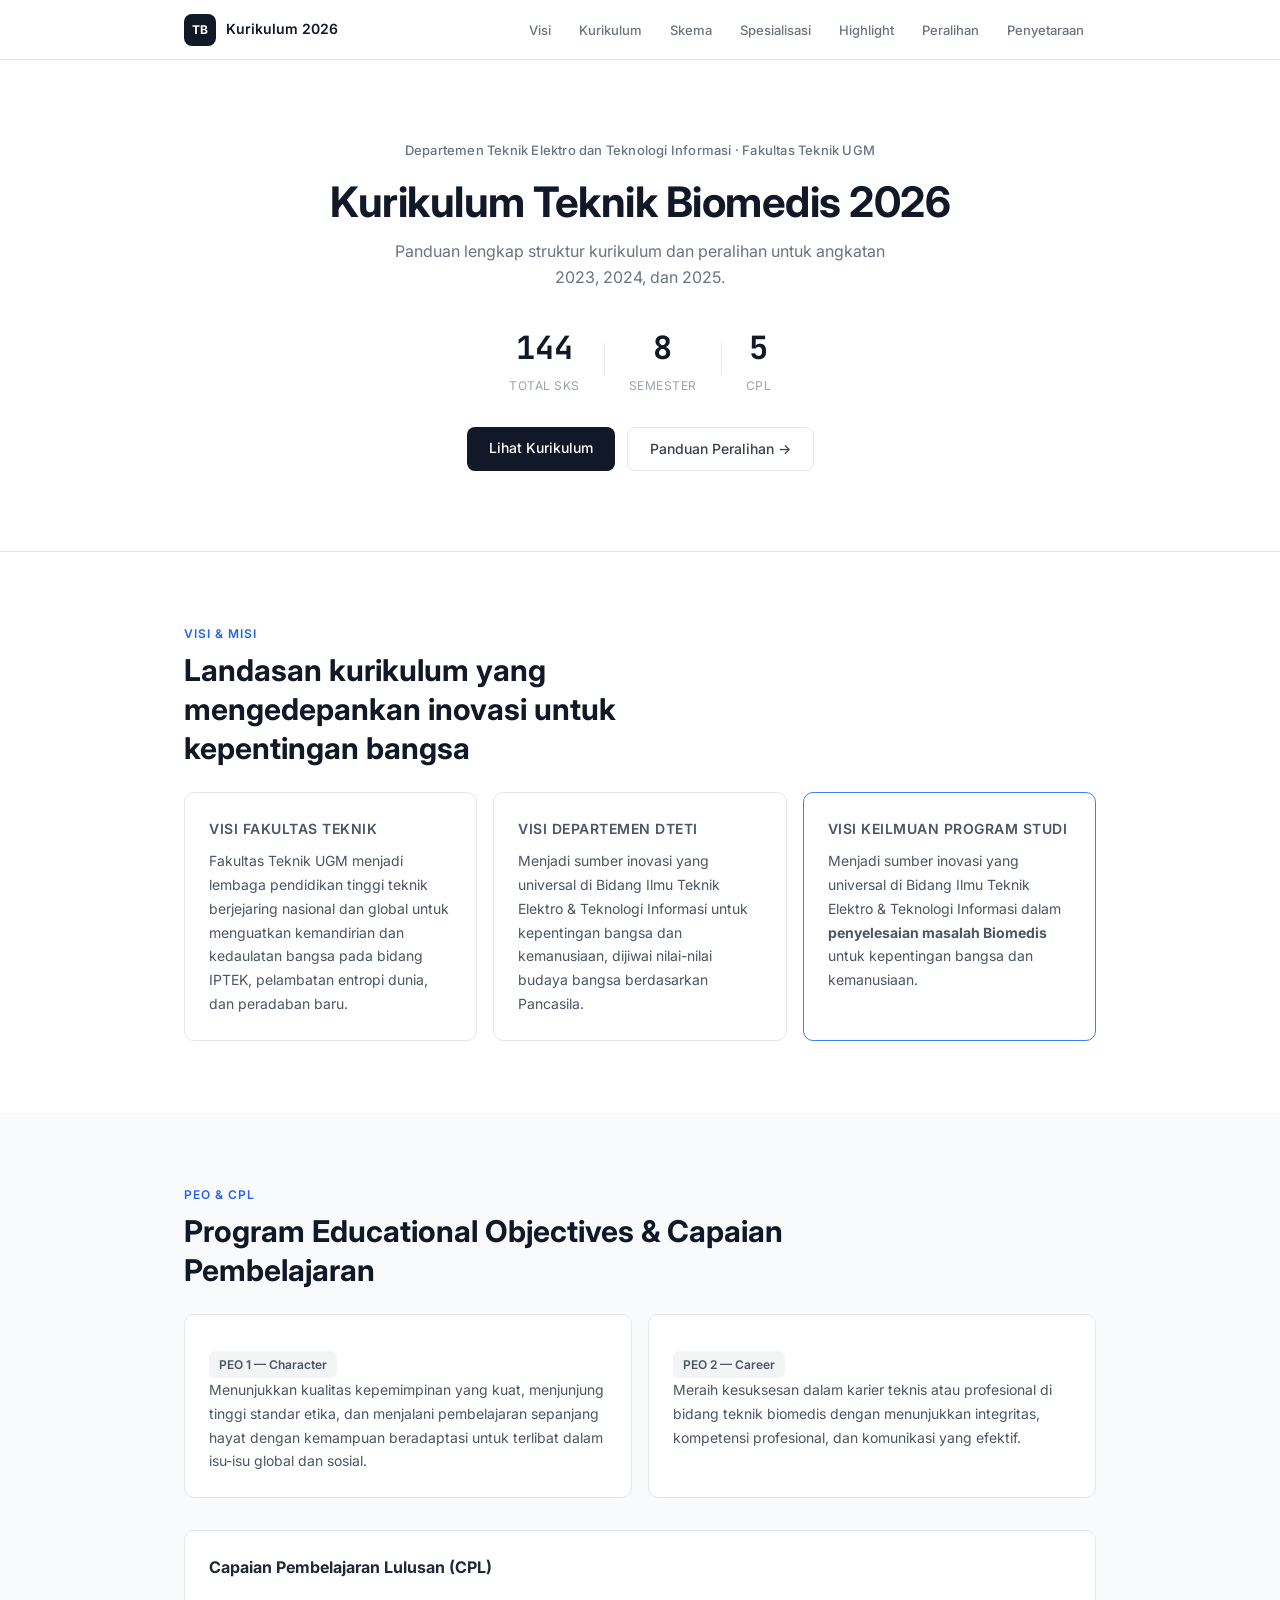
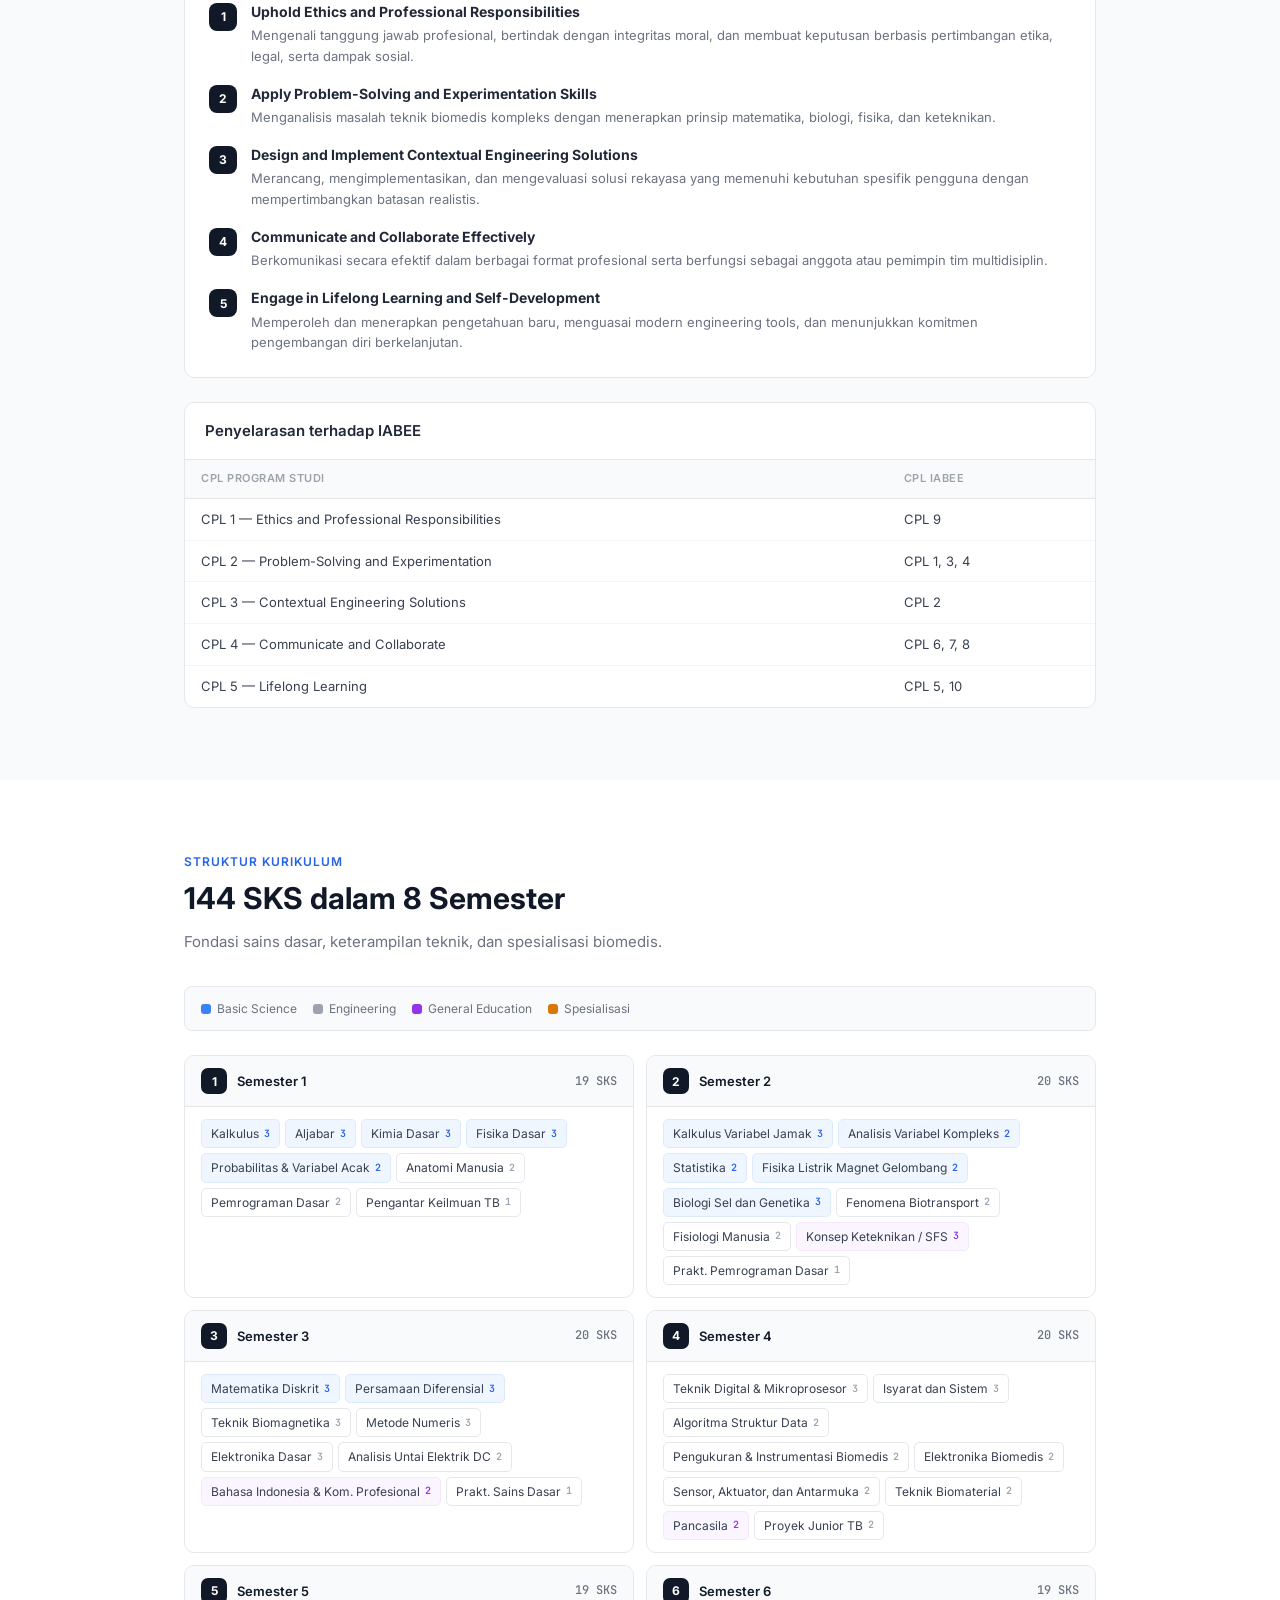
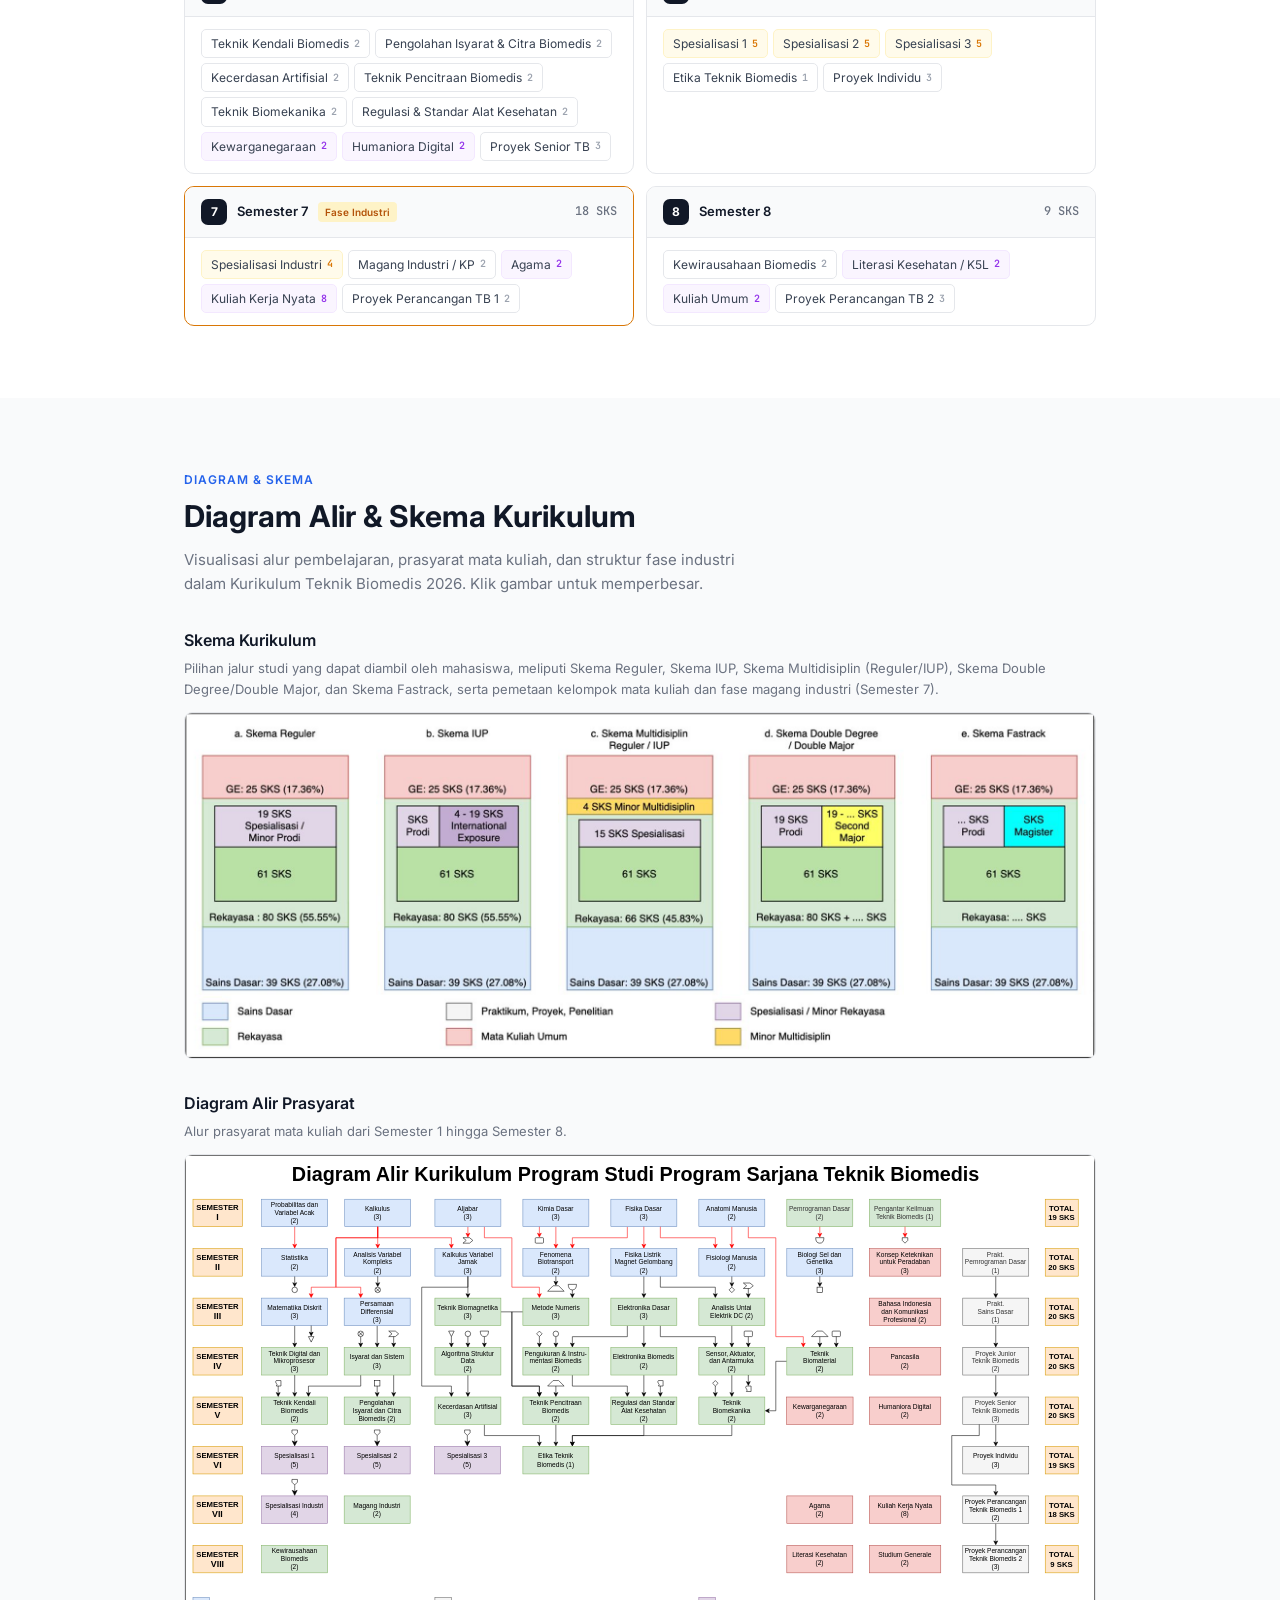
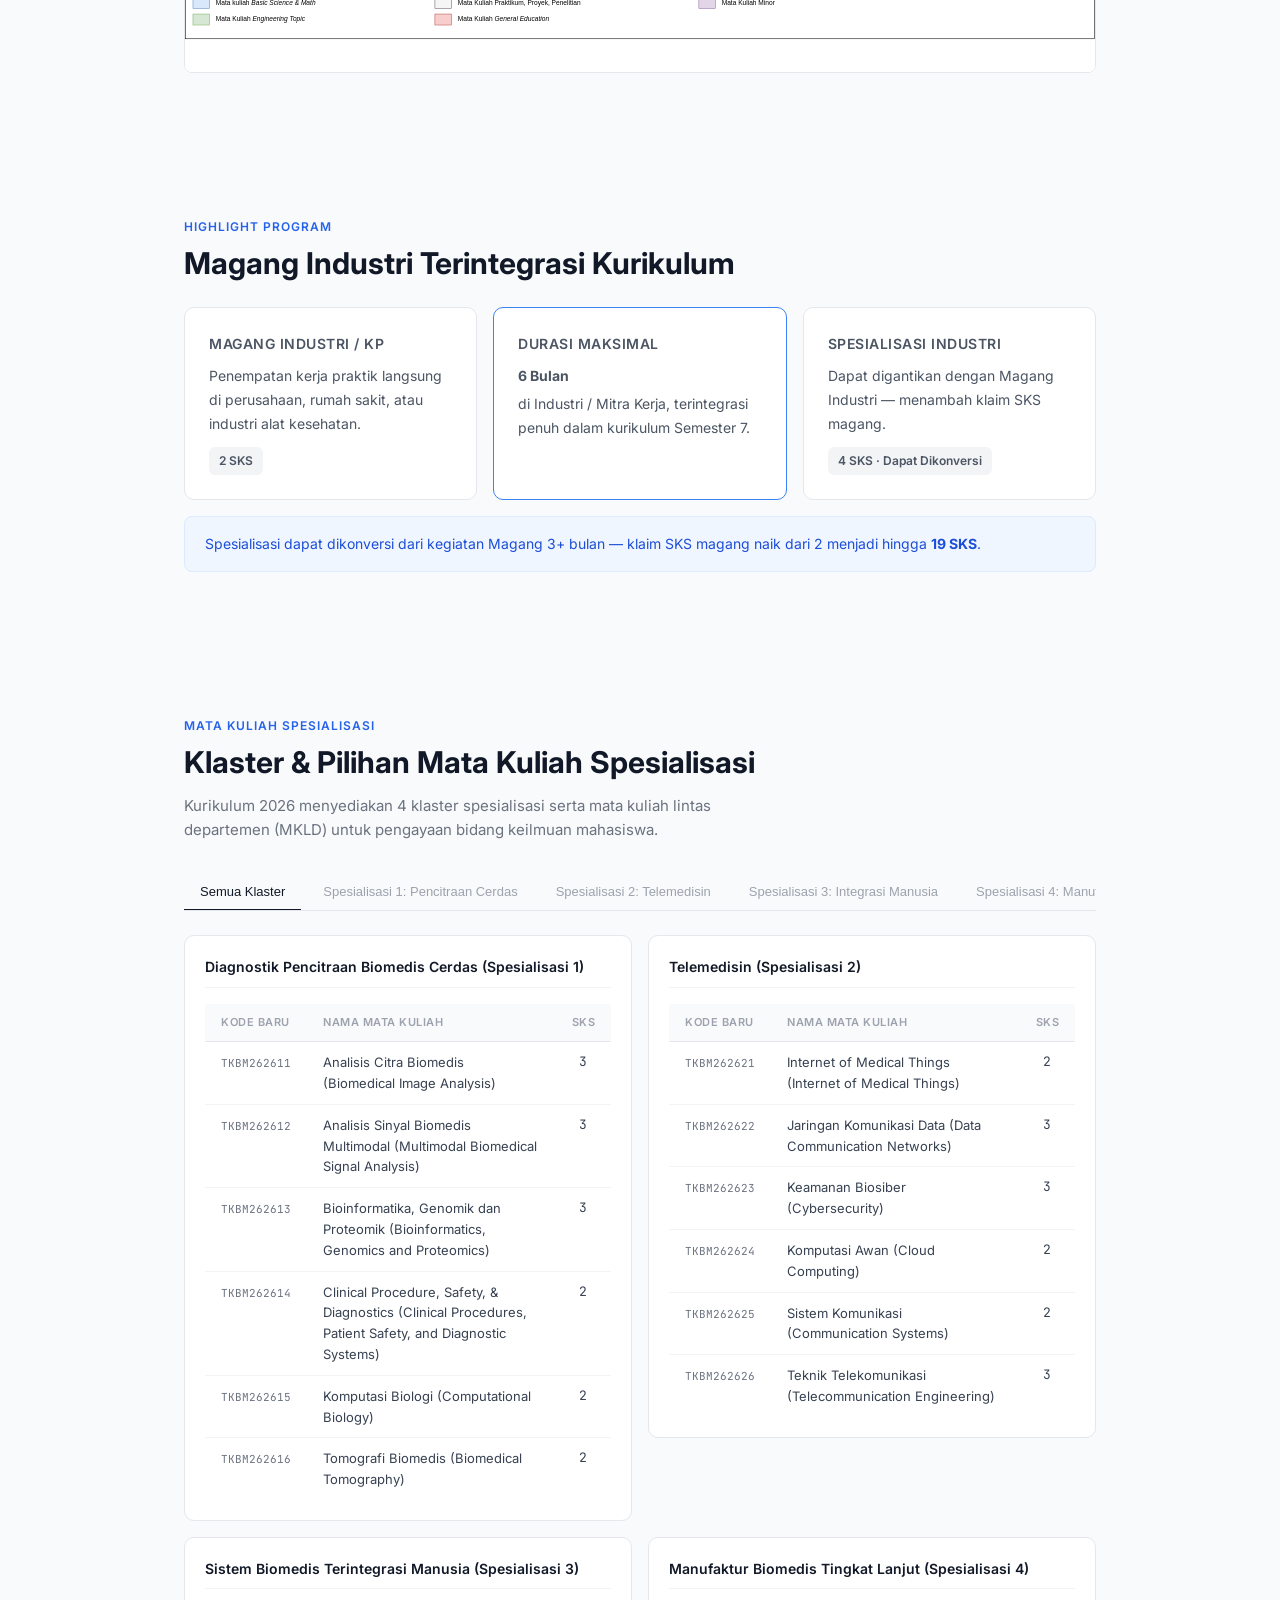
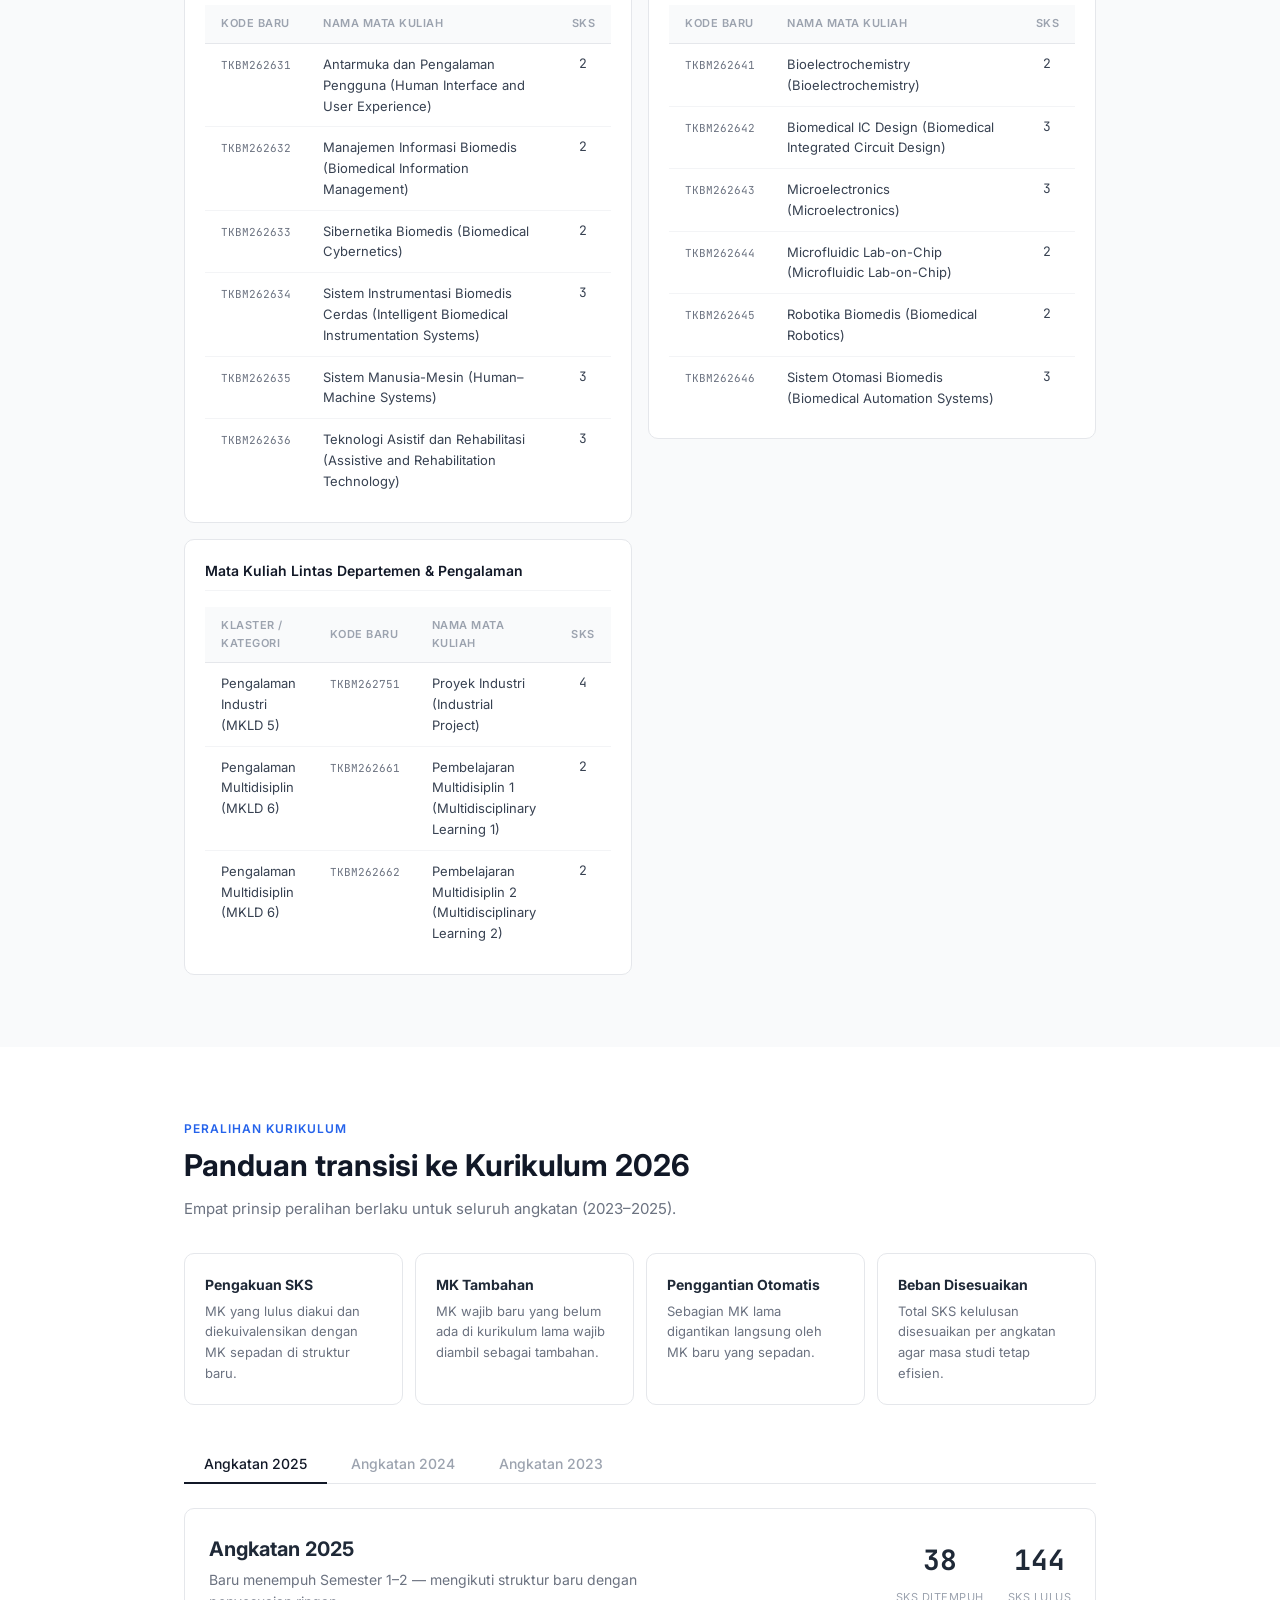
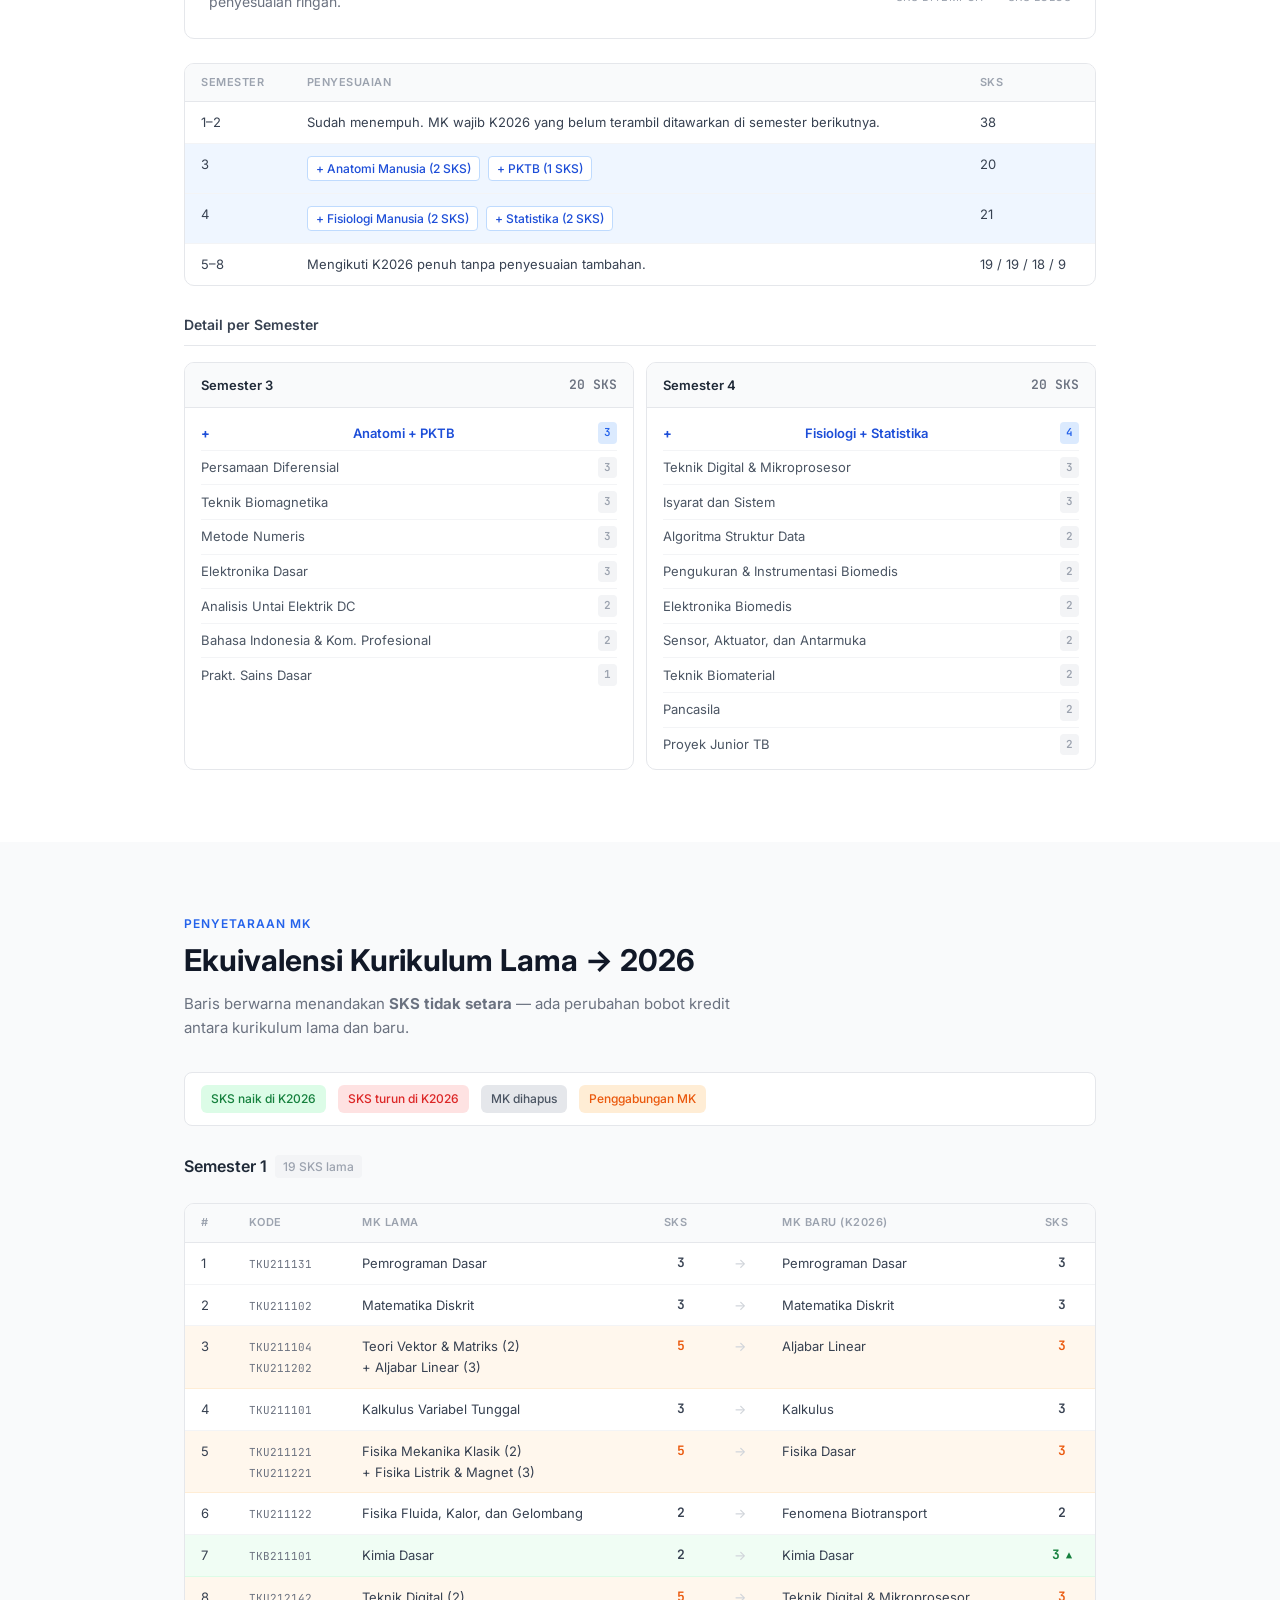
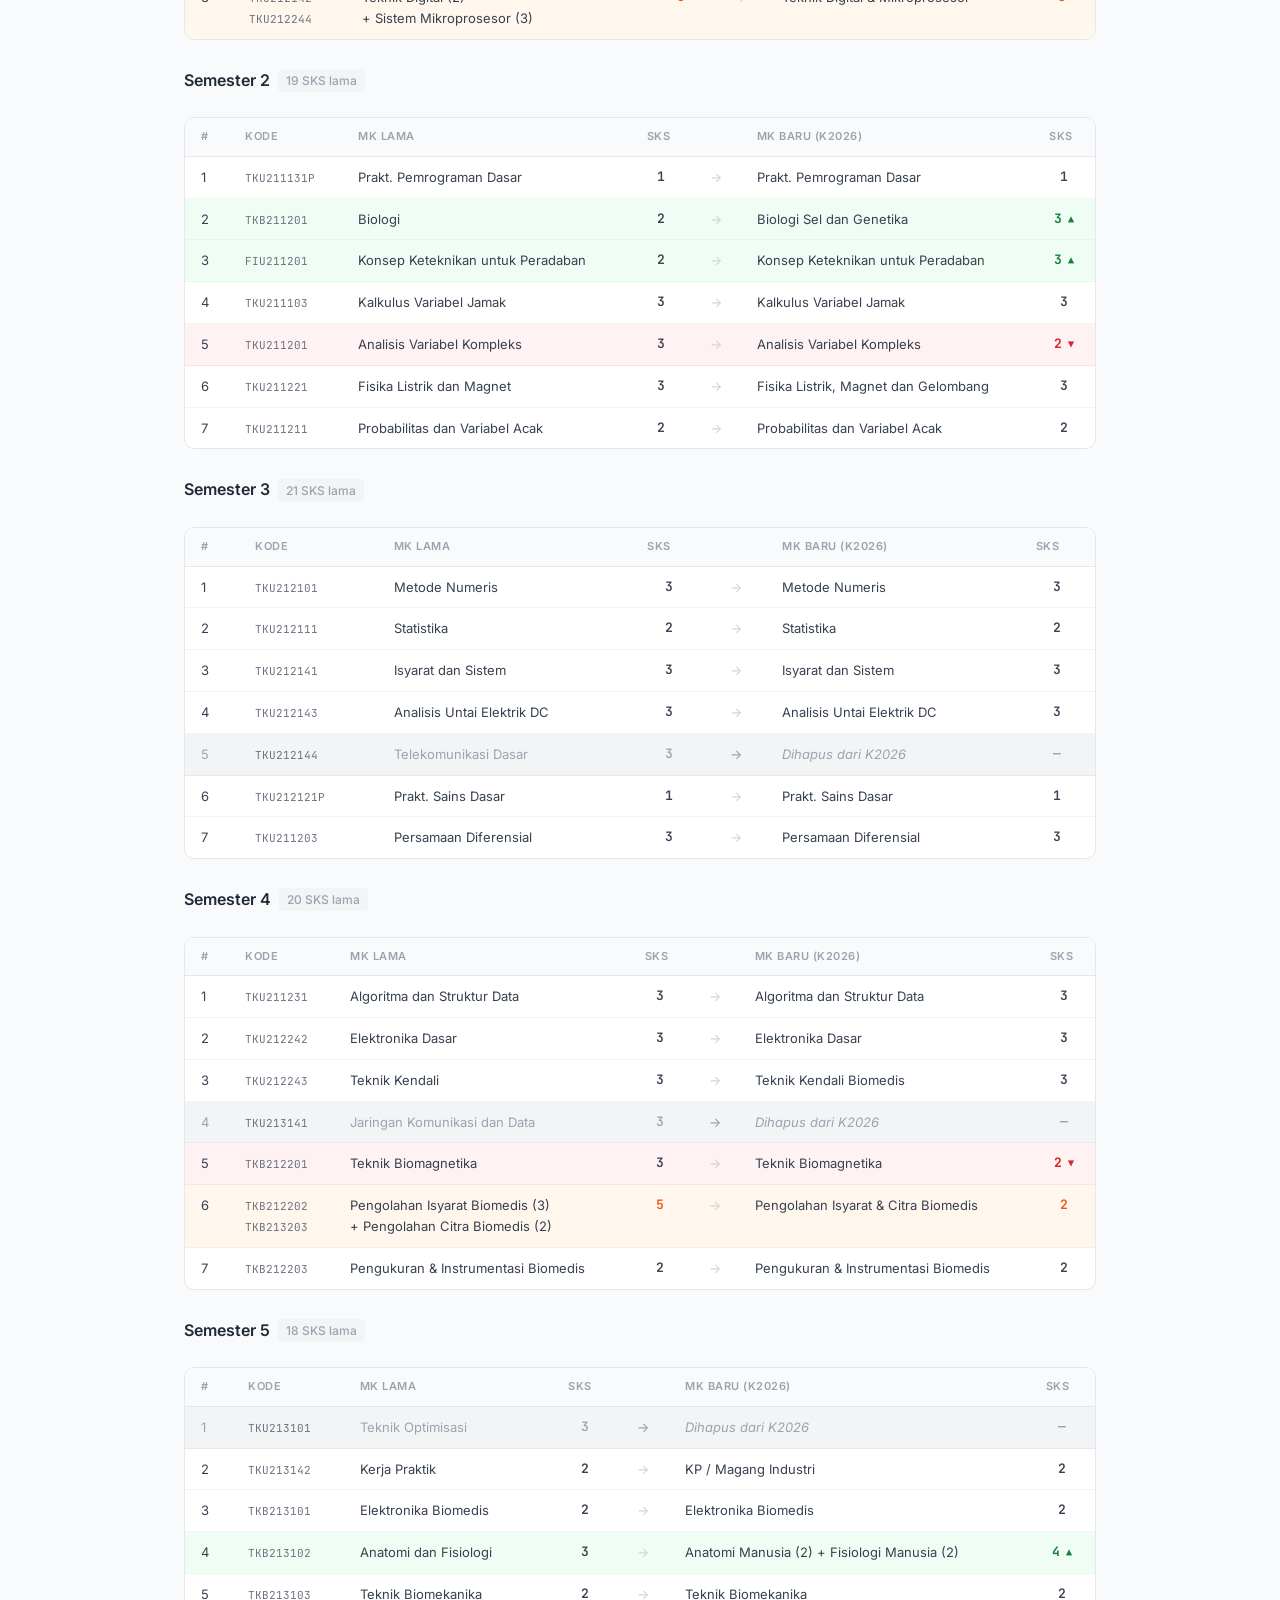
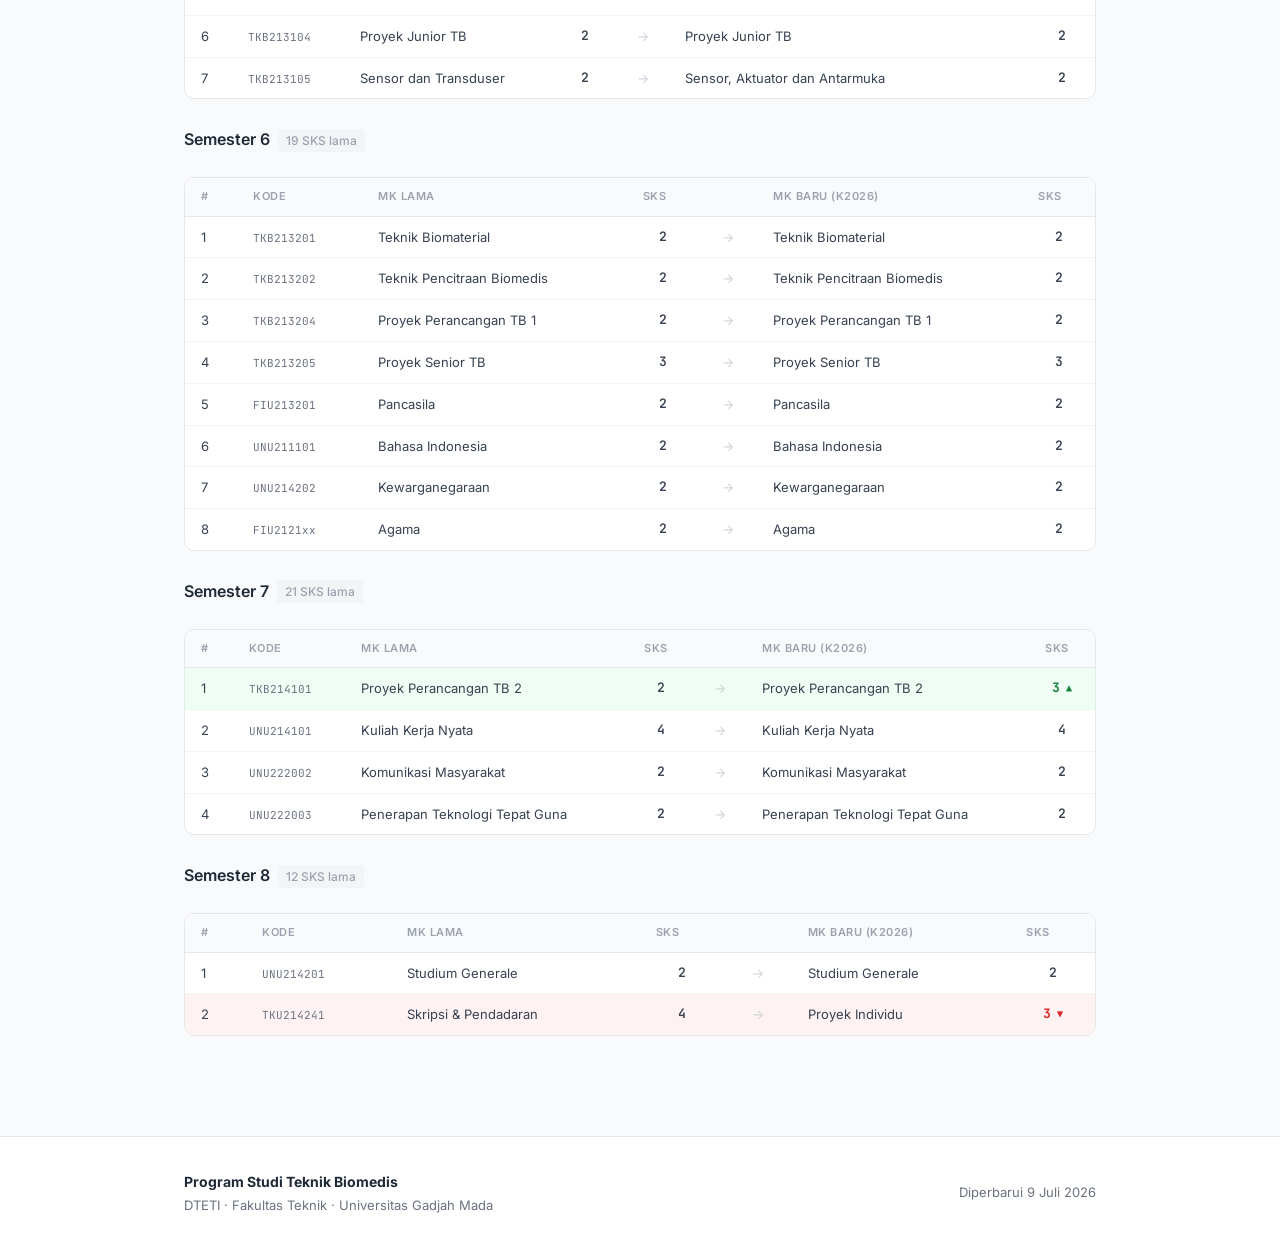
==== commit 04e5753b: "update" ====
--- a/index.html
+++ b/index.html
@@ -335,7 +335,7 @@
       <div class="schema-block">
         <div class="schema-item">
           <h3>Skema Kurikulum</h3>
-          <p class="schema-desc-brief">Pemetaan kelompok mata kuliah dan fase magang industri (Semester 7).</p>
+          <p class="schema-desc-brief">Pilihan jalur studi yang dapat diambil oleh mahasiswa, meliputi Skema Reguler, Skema IUP, Skema Multidisiplin (Reguler/IUP), Skema Double Degree/Double Major, dan Skema Fastrack, serta pemetaan kelompok mata kuliah dan fase magang industri (Semester 7).</p>
           <a href="figures/skema-kurikulum.png" target="_blank" class="schema-img-link">
             <img src="figures/skema-kurikulum.png" alt="Skema Kurikulum Teknik Biomedis UGM 2026" />
           </a>
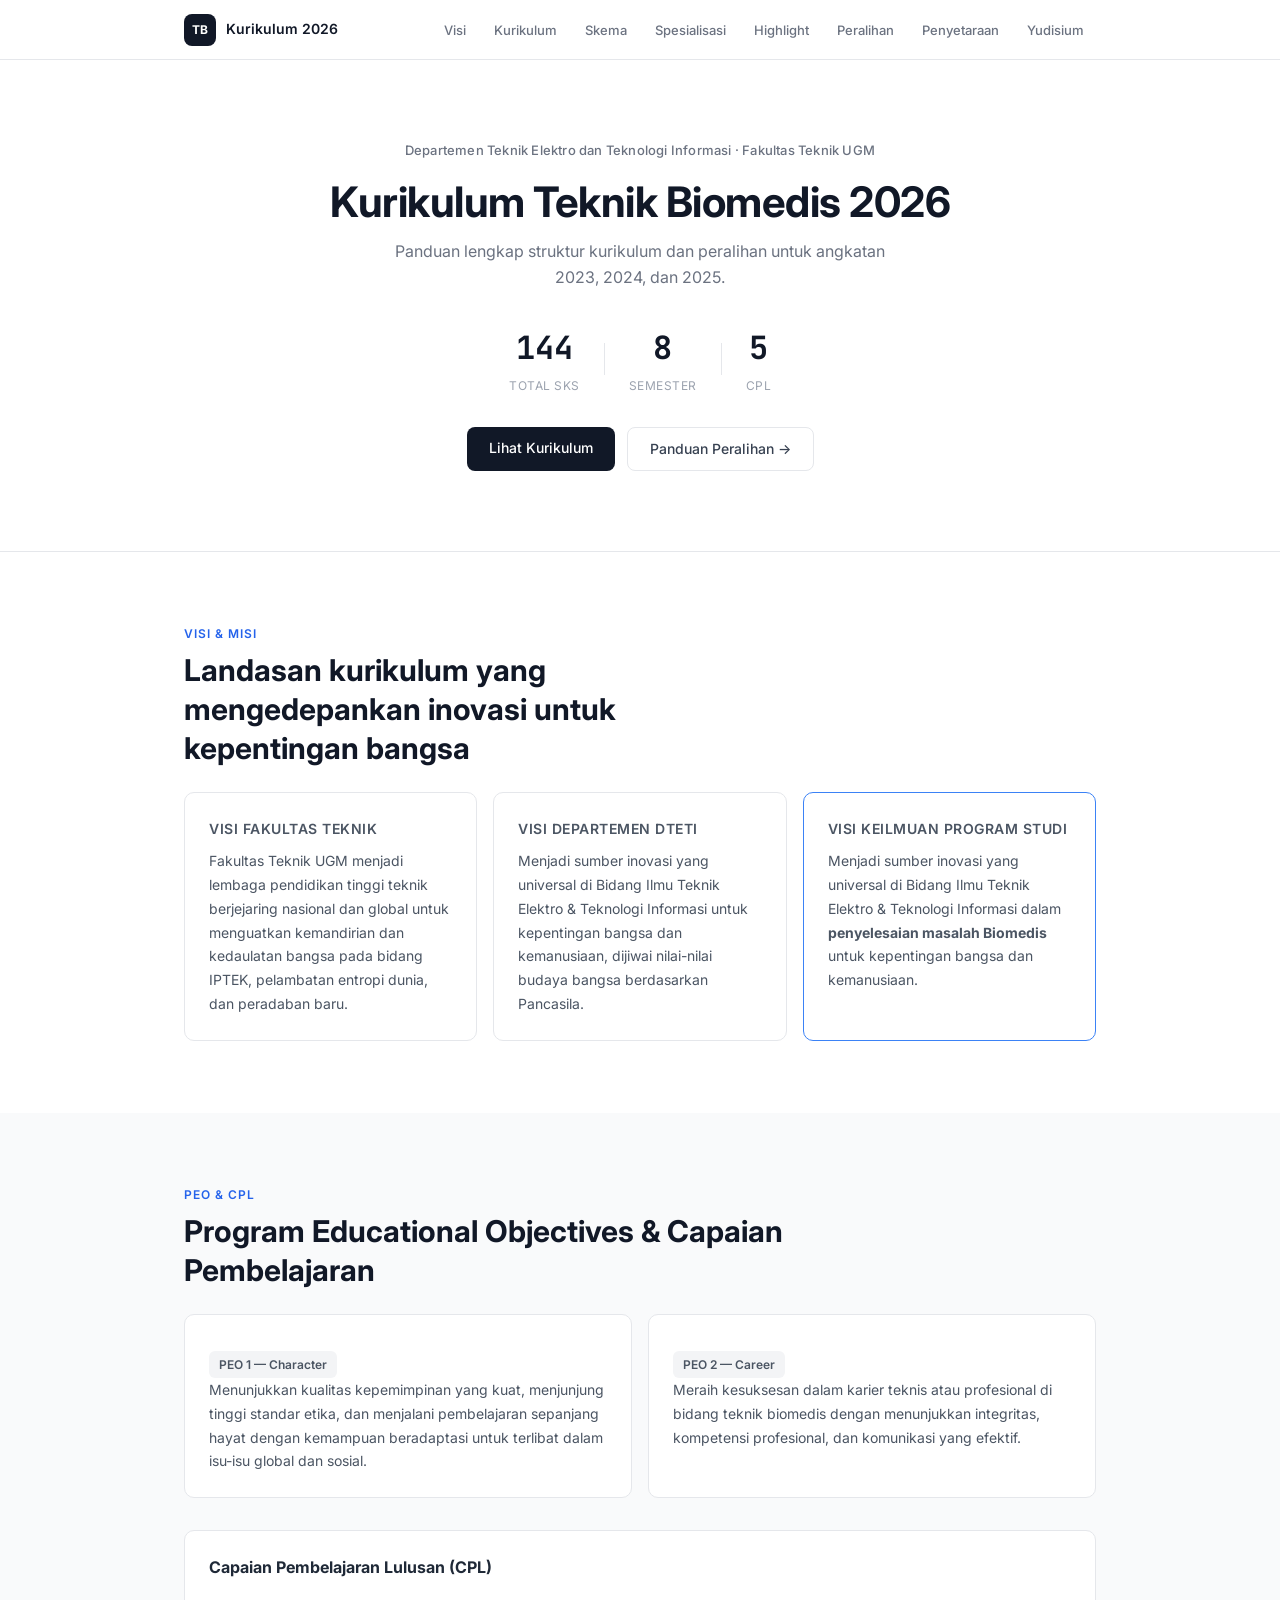
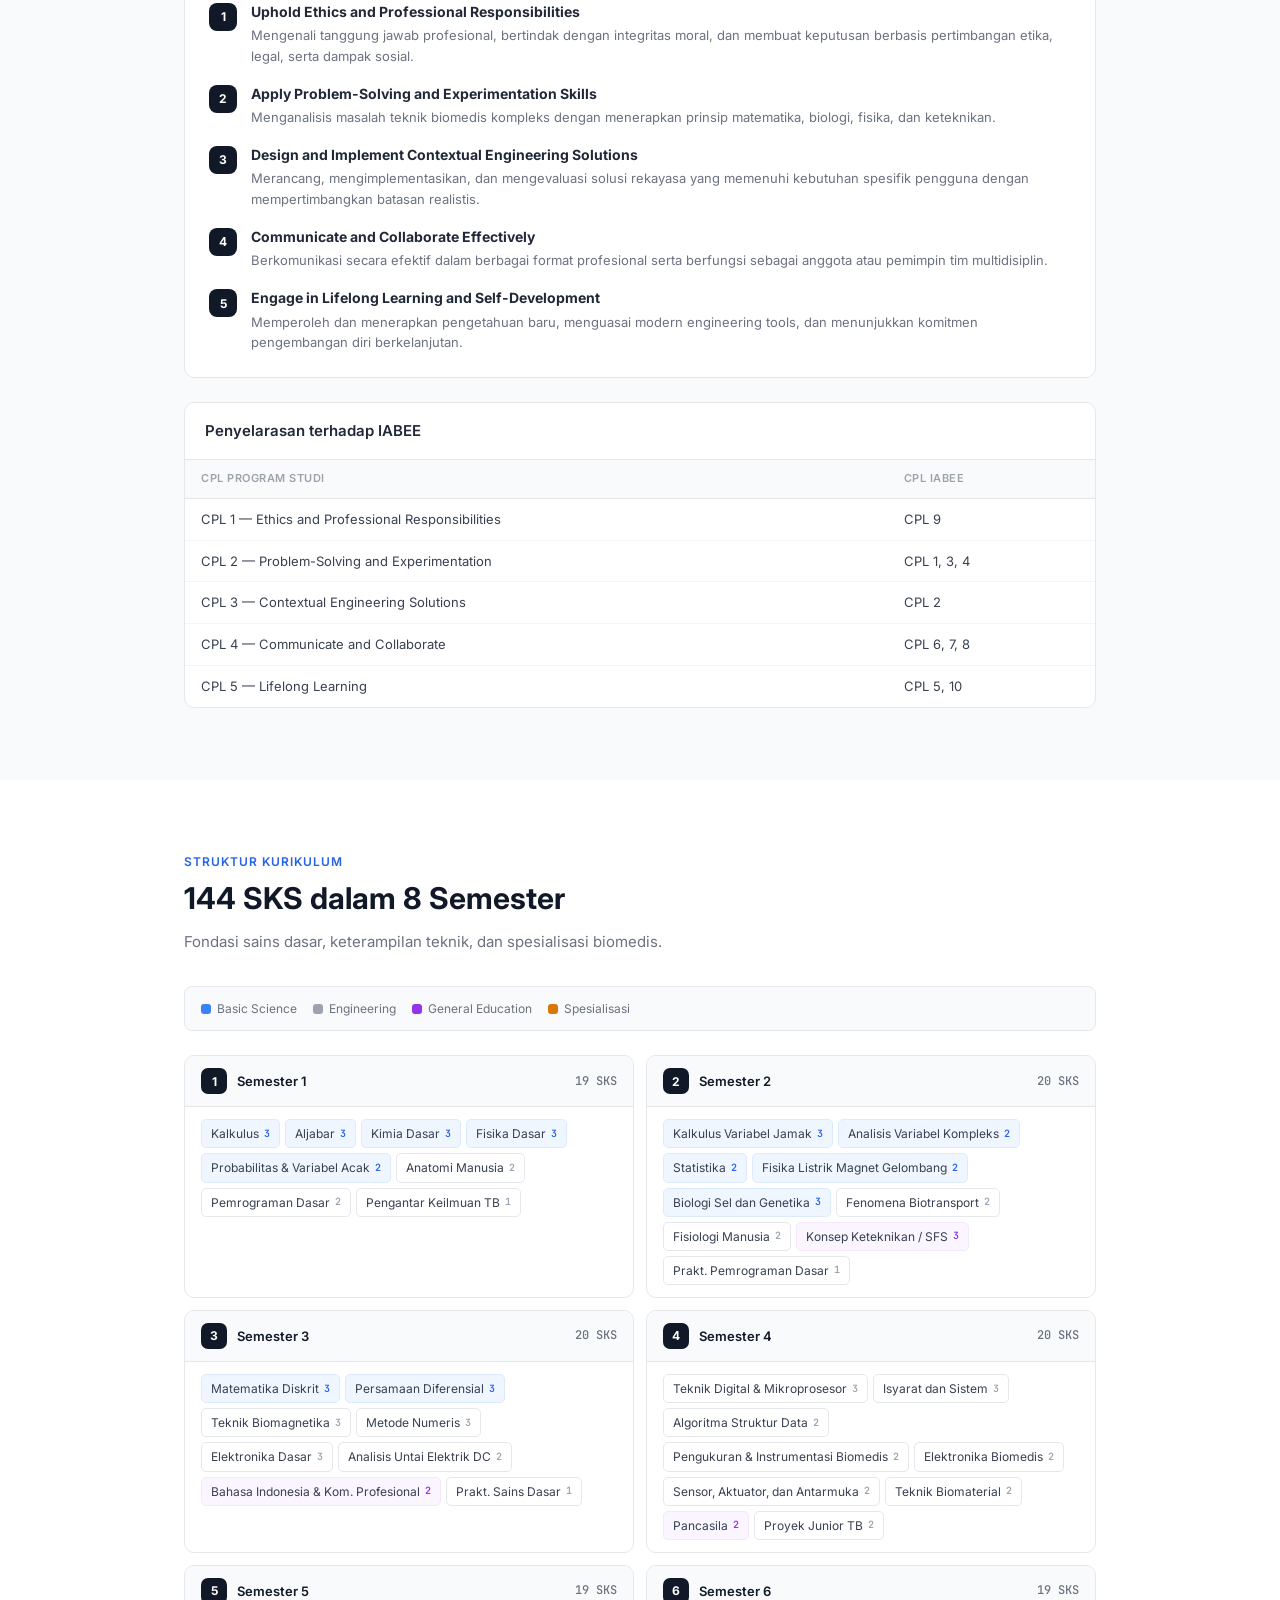
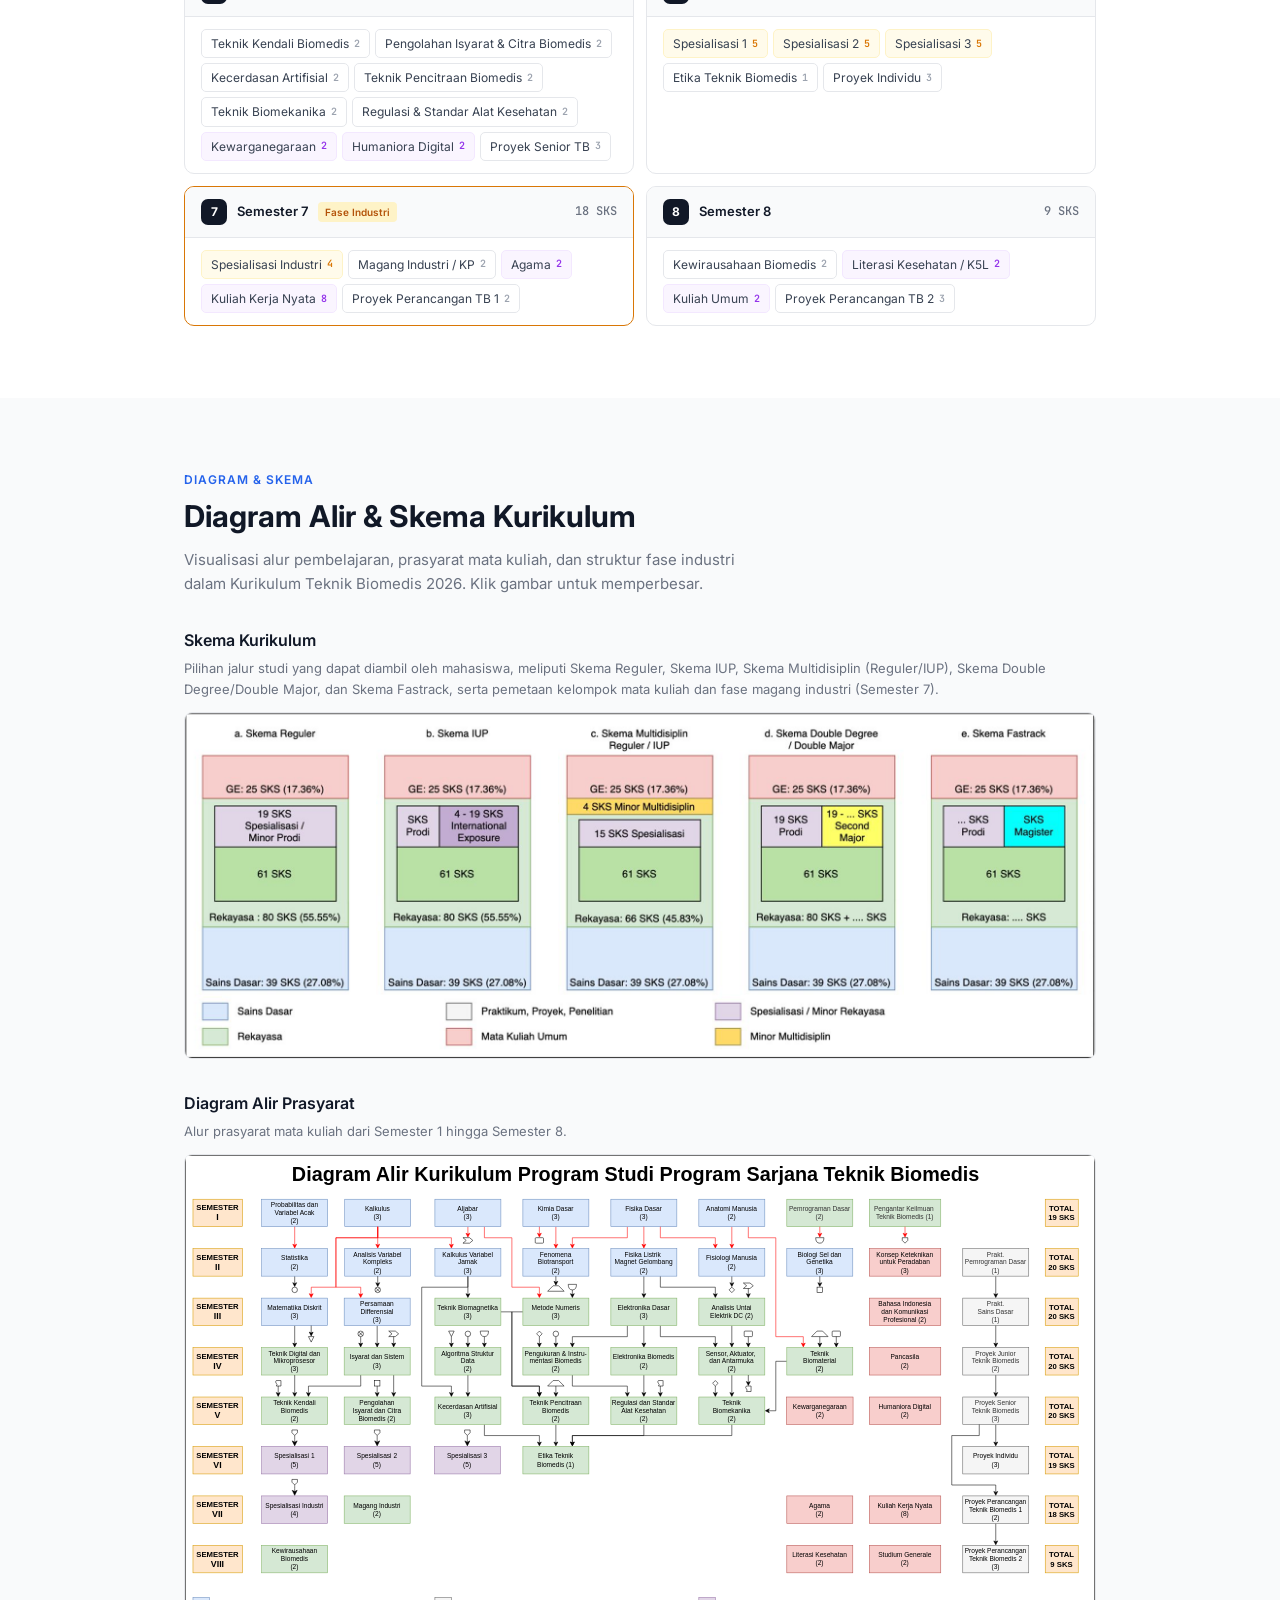
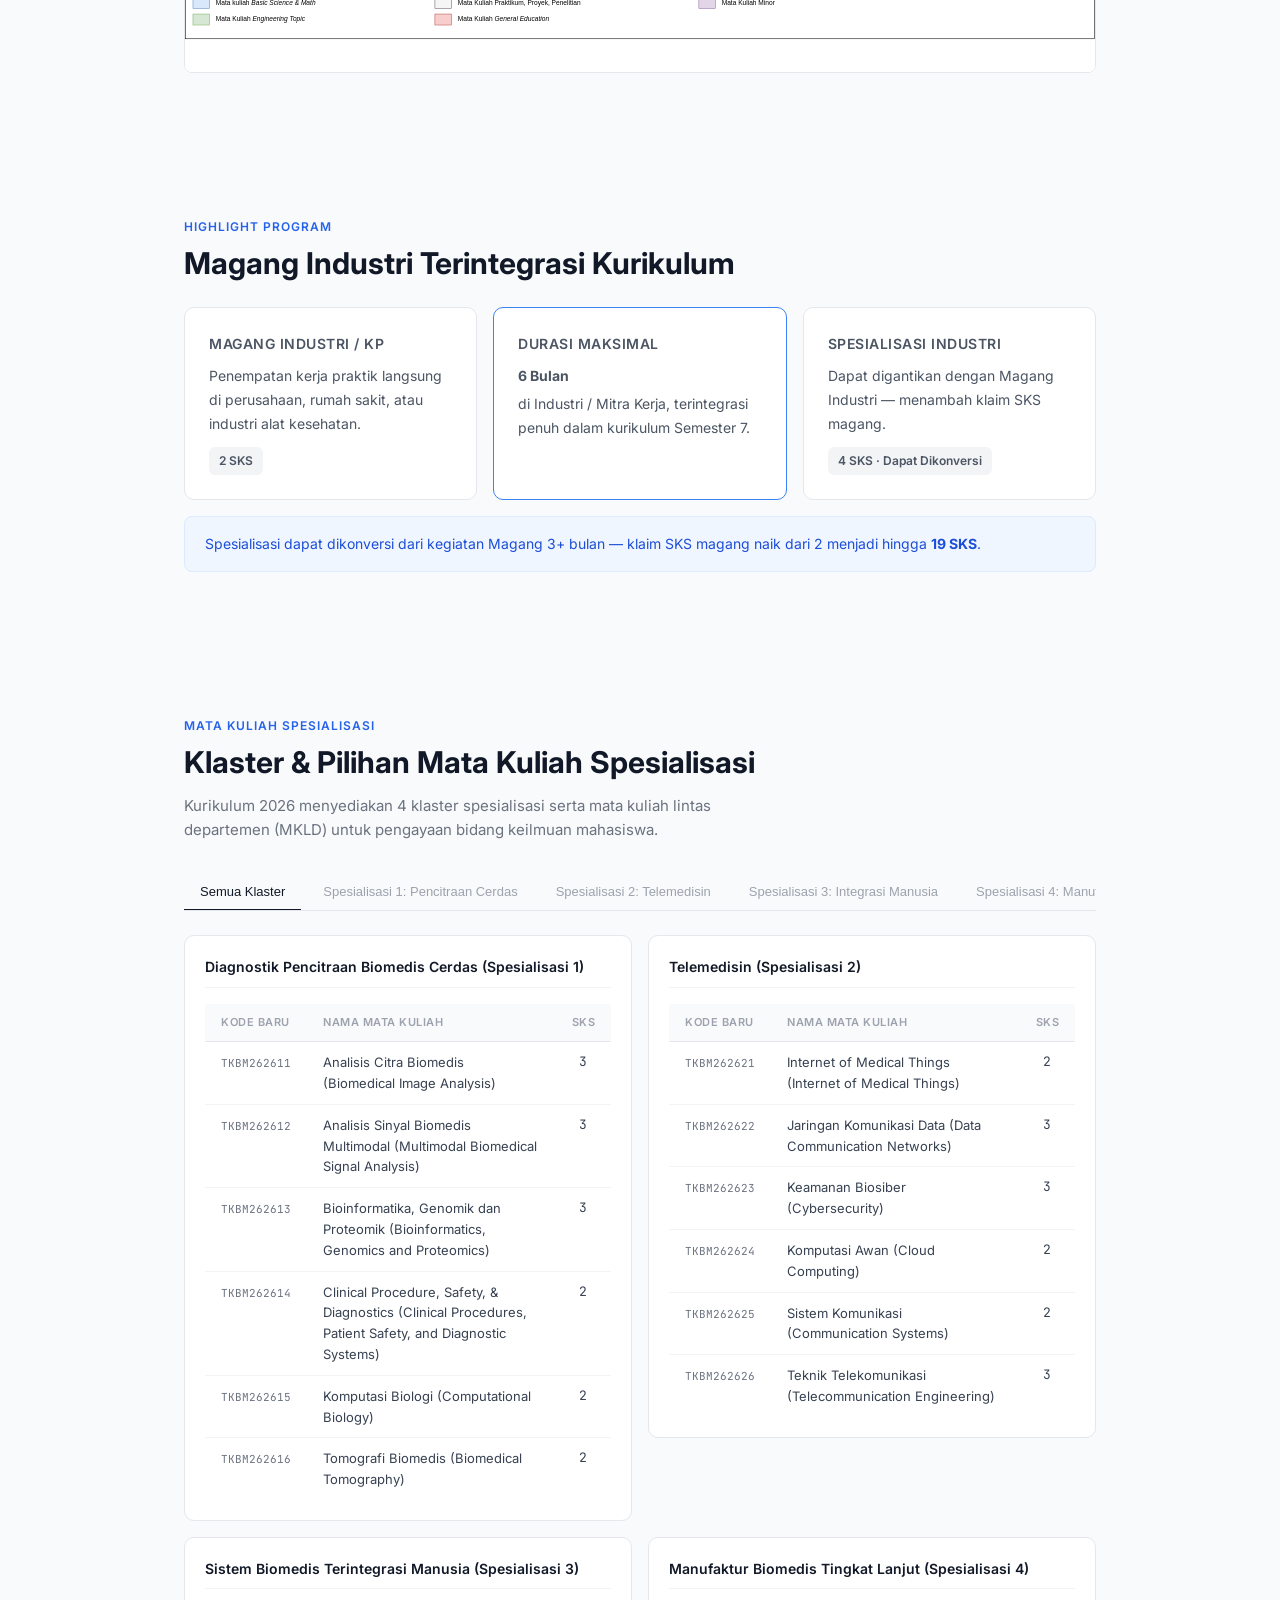
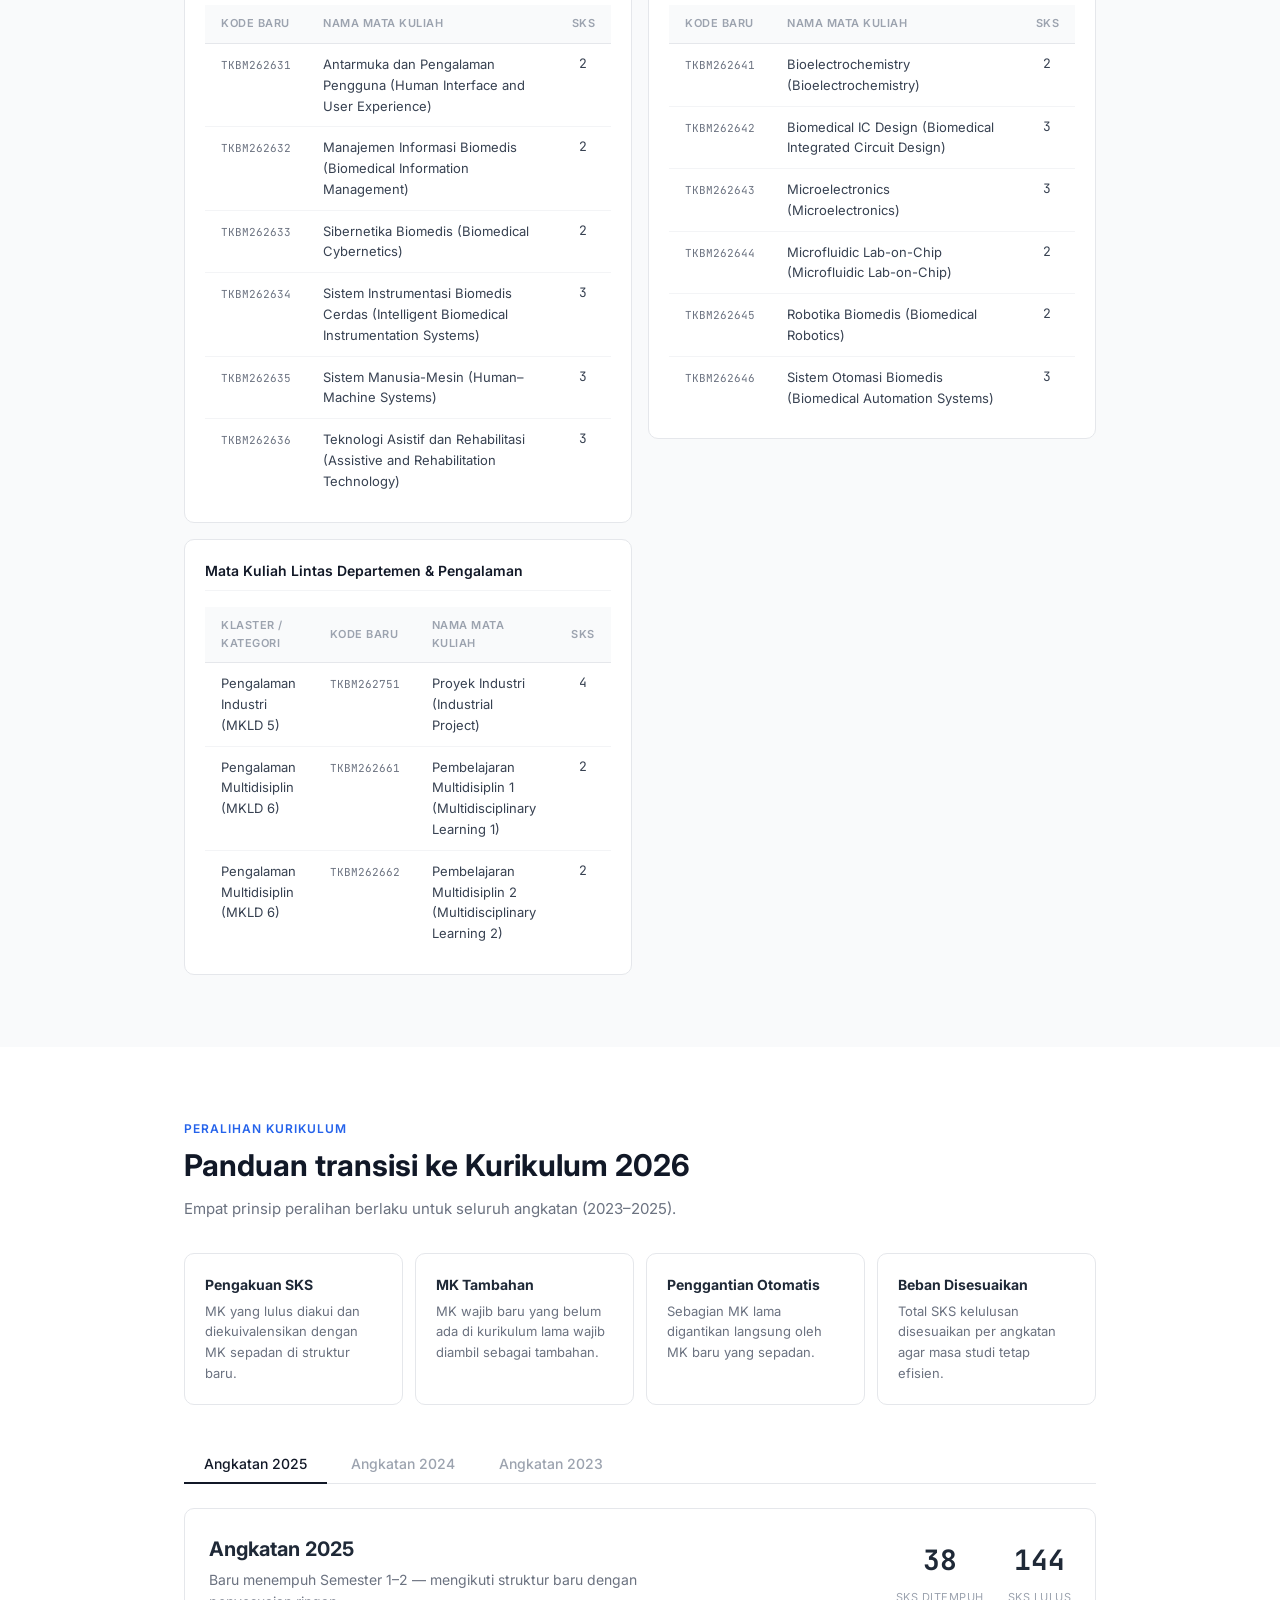
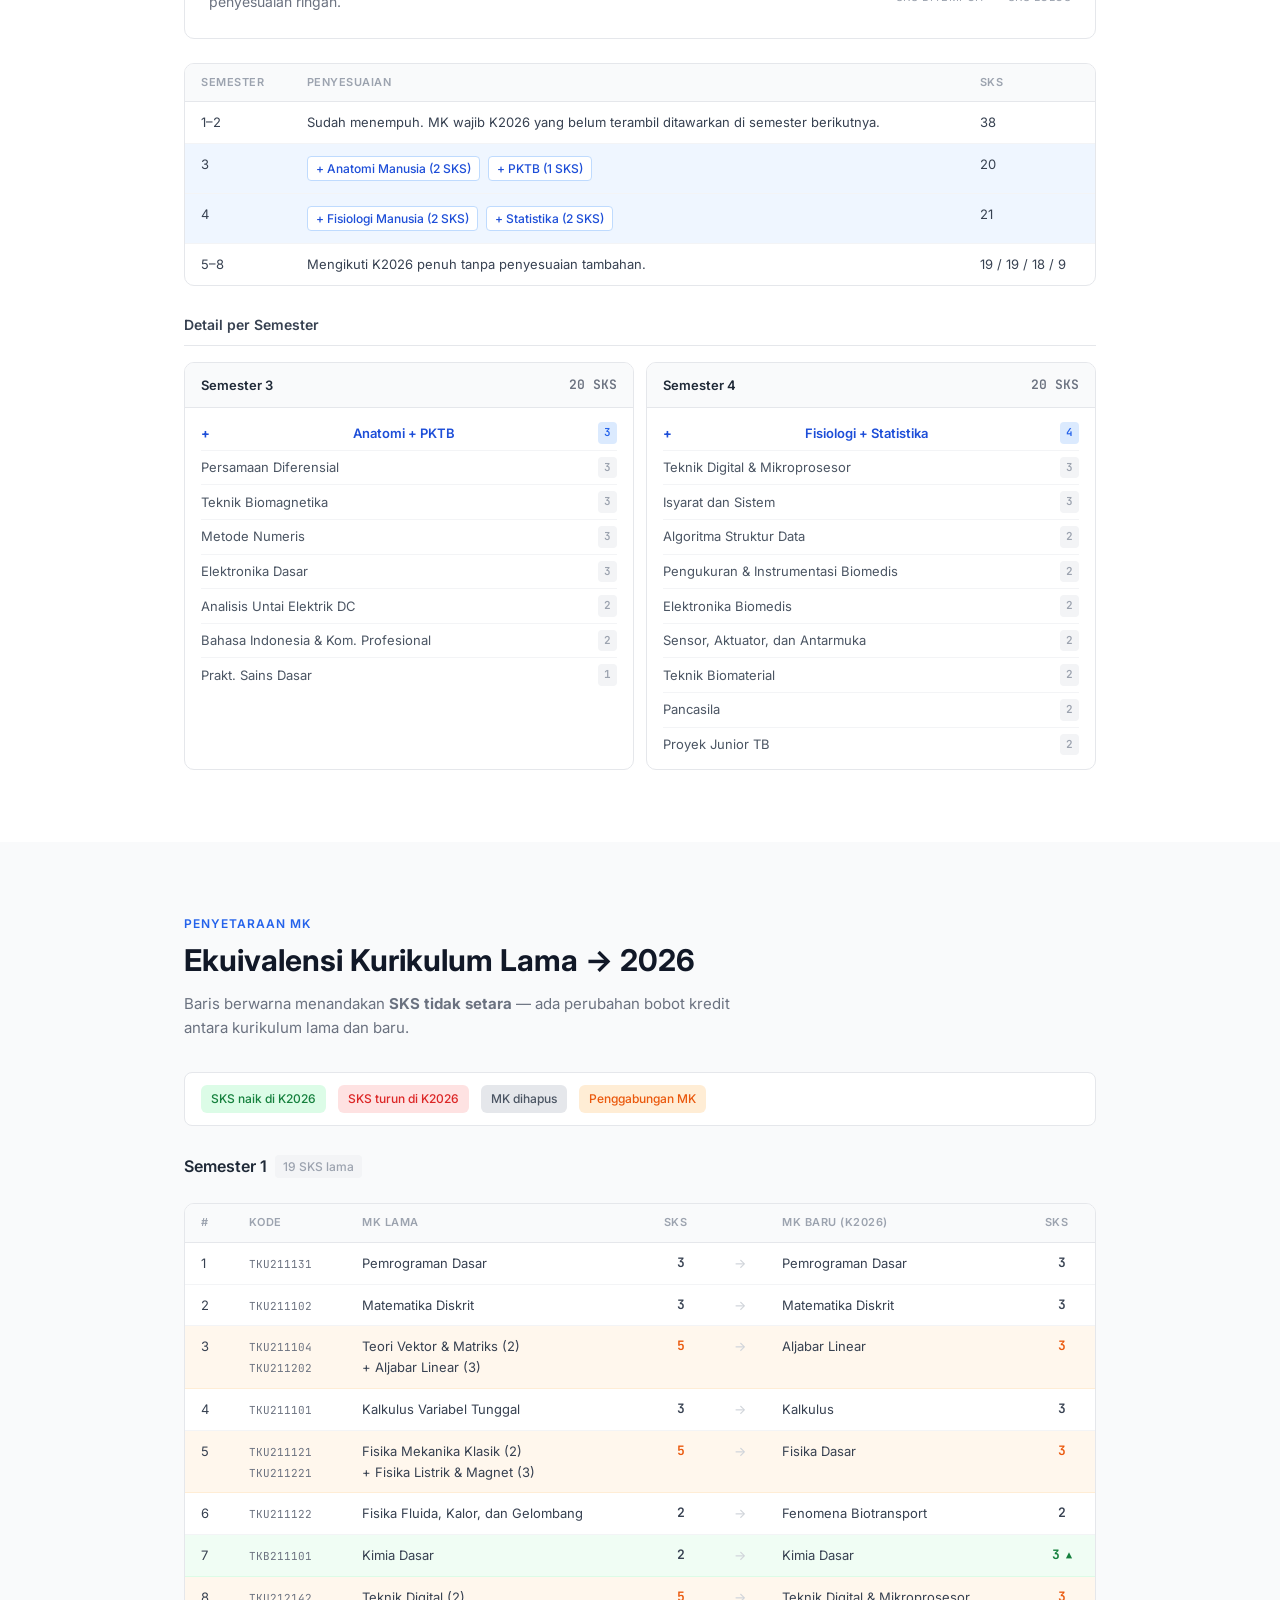
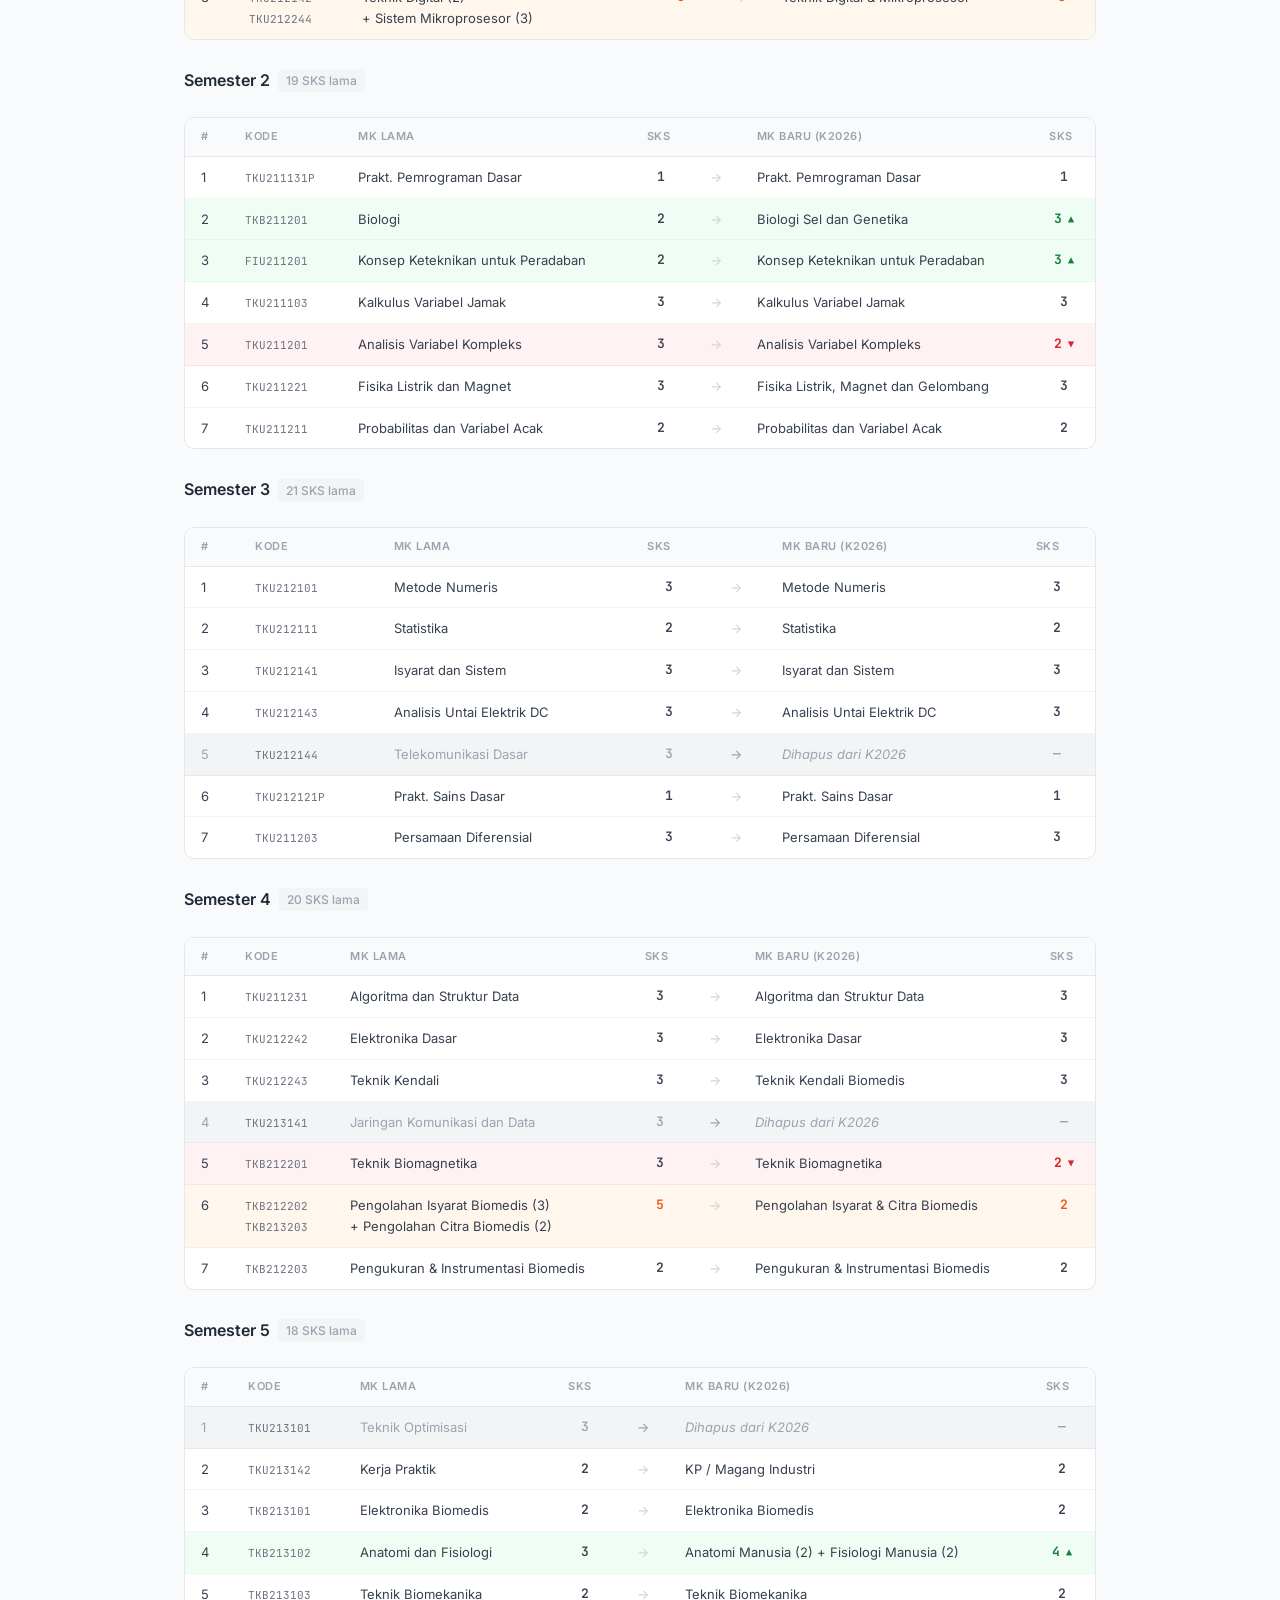
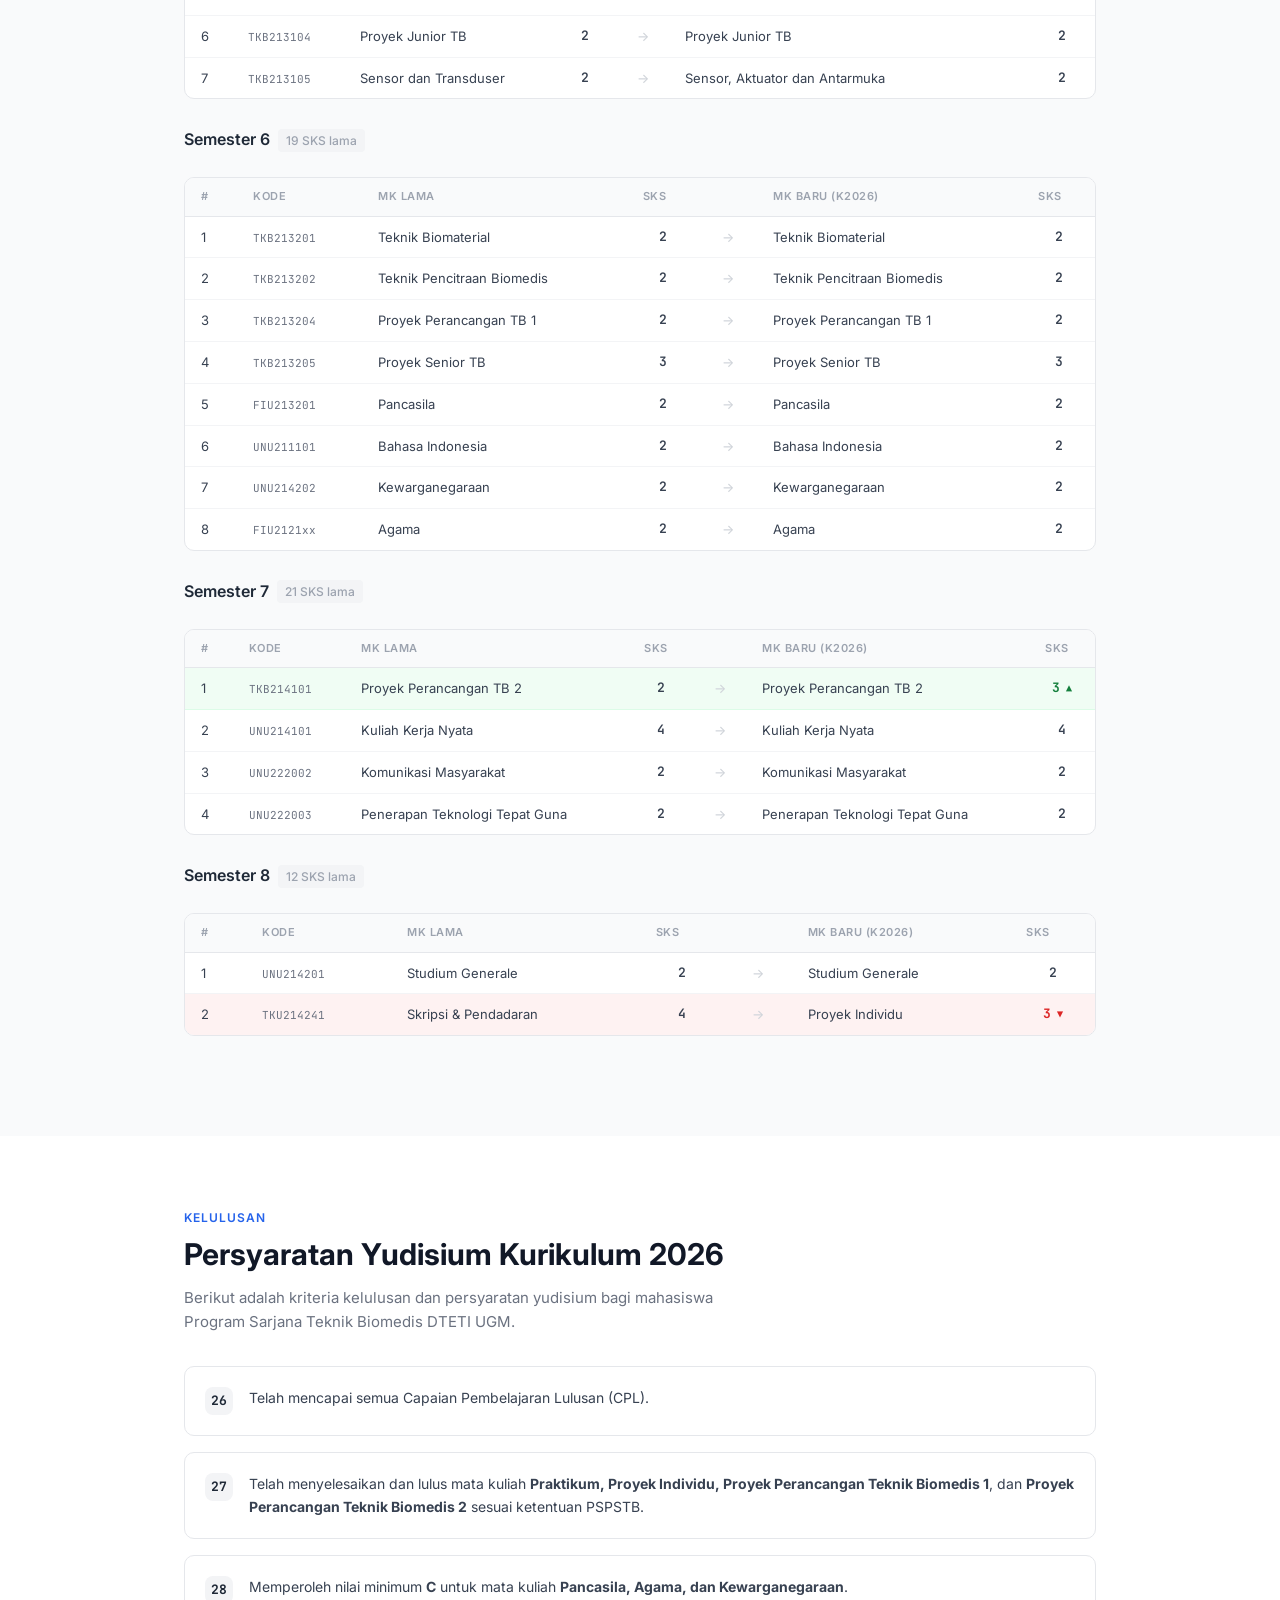
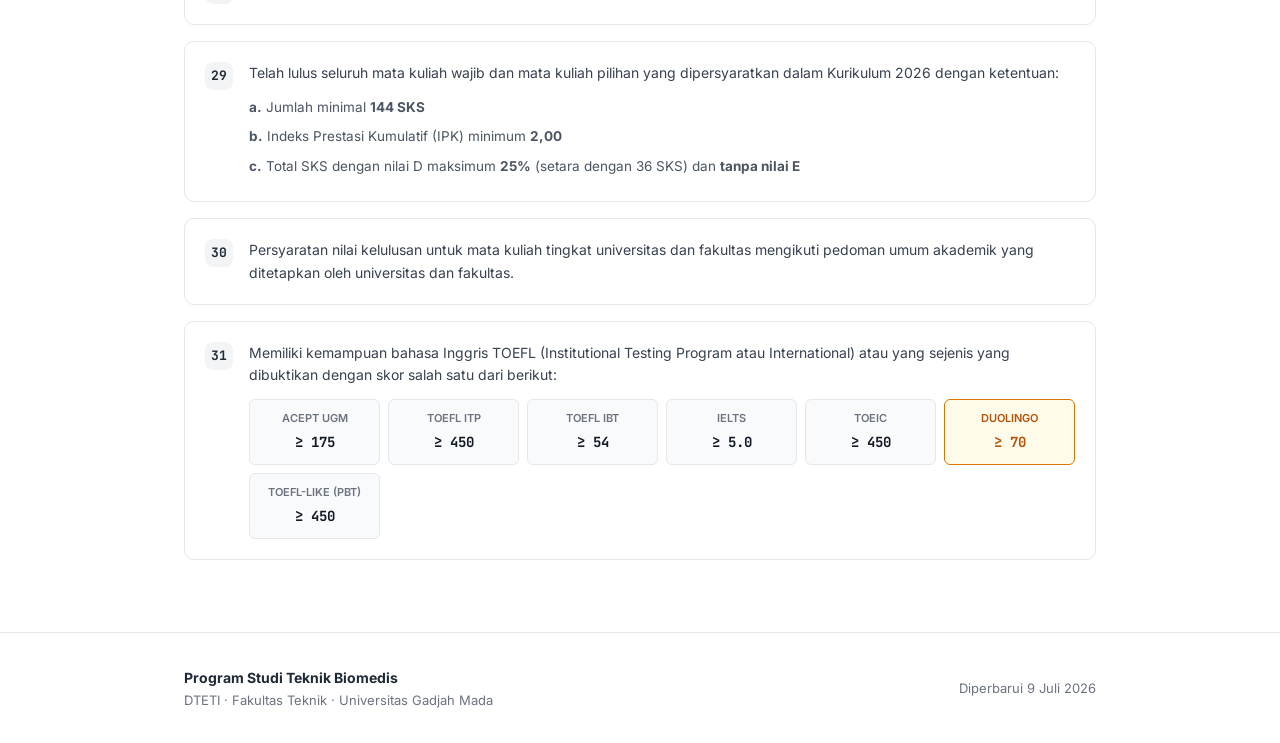
==== commit 3e1cb738: "add yudisium" ====
--- a/index.html
+++ b/index.html
@@ -37,6 +37,7 @@
         <li><a href="#highlight">Highlight</a></li>
         <li><a href="#peralihan">Peralihan</a></li>
         <li><a href="#penyetaraan">Penyetaraan</a></li>
+        <li><a href="#yudisium">Yudisium</a></li>
       </ul>
     </div>
   </nav>
@@ -1556,6 +1557,86 @@
     </div>
   </section>
 
+  <!-- YUDISIUM -->
+  <section class="section" id="yudisium">
+    <div class="container">
+      <div class="section-label">Kelulusan</div>
+      <h2>Persyaratan Yudisium Kurikulum 2026</h2>
+      <p class="section-desc">Berikut adalah kriteria kelulusan dan persyaratan yudisium bagi mahasiswa Program Sarjana Teknik Biomedis DTETI UGM.</p>
+
+      <div class="yudisium-list">
+        <div class="yudisium-card">
+          <span class="yudisium-num">26</span>
+          <p>Telah mencapai semua Capaian Pembelajaran Lulusan (CPL).</p>
+        </div>
+
+        <div class="yudisium-card">
+          <span class="yudisium-num">27</span>
+          <p>Telah menyelesaikan dan lulus mata kuliah <strong>Praktikum, Proyek Individu, Proyek Perancangan Teknik Biomedis 1</strong>, dan <strong>Proyek Perancangan Teknik Biomedis 2</strong> sesuai ketentuan PSPSTB.</p>
+        </div>
+
+        <div class="yudisium-card">
+          <span class="yudisium-num">28</span>
+          <p>Memperoleh nilai minimum <strong>C</strong> untuk mata kuliah <strong>Pancasila, Agama, dan Kewarganegaraan</strong>.</p>
+        </div>
+
+        <div class="yudisium-card">
+          <span class="yudisium-num">29</span>
+          <div class="yudisium-details">
+            <p>Telah lulus seluruh mata kuliah wajib dan mata kuliah pilihan yang dipersyaratkan dalam Kurikulum 2026 dengan ketentuan:</p>
+            <ul class="sub-req">
+              <li><strong>a.</strong> Jumlah minimal <strong>144 SKS</strong></li>
+              <li><strong>b.</strong> Indeks Prestasi Kumulatif (IPK) minimum <strong>2,00</strong></li>
+              <li><strong>c.</strong> Total SKS dengan nilai D maksimum <strong>25%</strong> (setara dengan 36 SKS) dan <strong>tanpa nilai E</strong></li>
+            </ul>
+          </div>
+        </div>
+
+        <div class="yudisium-card">
+          <span class="yudisium-num">30</span>
+          <p>Persyaratan nilai kelulusan untuk mata kuliah tingkat universitas dan fakultas mengikuti pedoman umum akademik yang ditetapkan oleh universitas dan fakultas.</p>
+        </div>
+
+        <div class="yudisium-card">
+          <span class="yudisium-num">31</span>
+          <div class="yudisium-details">
+            <p>Memiliki kemampuan bahasa Inggris TOEFL (Institutional Testing Program atau International) atau yang sejenis yang dibuktikan dengan skor salah satu dari berikut:</p>
+            <div class="score-grid">
+              <div class="score-item">
+                <span class="score-name">AcEPT UGM</span>
+                <span class="score-val">≥ 175</span>
+              </div>
+              <div class="score-item">
+                <span class="score-name">TOEFL ITP</span>
+                <span class="score-val">≥ 450</span>
+              </div>
+              <div class="score-item">
+                <span class="score-name">TOEFL iBT</span>
+                <span class="score-val">≥ 54</span>
+              </div>
+              <div class="score-item">
+                <span class="score-name">IELTS</span>
+                <span class="score-val">≥ 5.0</span>
+              </div>
+              <div class="score-item">
+                <span class="score-name">TOEIC</span>
+                <span class="score-val">≥ 450</span>
+              </div>
+              <div class="score-item highlight-score">
+                <span class="score-name">Duolingo</span>
+                <span class="score-val">≥ 70</span>
+              </div>
+              <div class="score-item">
+                <span class="score-name">TOEFL-like (PBT)</span>
+                <span class="score-val">≥ 450</span>
+              </div>
+            </div>
+          </div>
+        </div>
+      </div>
+    </div>
+  </section>
+
   <!-- FOOTER -->
   <footer class="footer">
     <div class="container footer-inner">
--- a/style.css
+++ b/style.css
@@ -533,6 +533,94 @@
 .footer strong { font-size: 14px; }
 .footer p { font-size: 13px; color: var(--gray-500); margin: 0; }
 .footer-date { font-size: 12px; color: var(--gray-400); }
+
+/* ─── YUDISIUM ─── */
+.yudisium-list {
+  display: flex;
+  flex-direction: column;
+  gap: 16px;
+  margin-top: 24px;
+}
+.yudisium-card {
+  display: flex;
+  gap: 16px;
+  align-items: flex-start;
+  padding: 20px;
+  background: var(--white);
+  border: 1px solid var(--gray-200);
+  border-radius: 10px;
+}
+.yudisium-num {
+  flex-shrink: 0;
+  width: 28px;
+  height: 28px;
+  border-radius: 8px;
+  background: var(--gray-100);
+  color: var(--gray-800);
+  display: flex;
+  align-items: center;
+  justify-content: center;
+  font-size: 13px;
+  font-weight: 700;
+  font-family: var(--mono);
+}
+.yudisium-card p {
+  margin: 0;
+  font-size: 14px;
+  color: var(--gray-700);
+  line-height: 1.6;
+}
+.yudisium-details {
+  flex-grow: 1;
+}
+.sub-req {
+  list-style: none;
+  margin-top: 8px;
+  padding-left: 0;
+}
+.sub-req li {
+  font-size: 13.5px;
+  color: var(--gray-600);
+  padding: 4px 0;
+}
+.score-grid {
+  display: grid;
+  grid-template-columns: repeat(auto-fill, minmax(130px, 1fr));
+  gap: 8px;
+  margin-top: 12px;
+}
+.score-item {
+  padding: 10px;
+  background: var(--gray-50);
+  border: 1px solid var(--gray-200);
+  border-radius: 6px;
+  text-align: center;
+  display: flex;
+  flex-direction: column;
+  gap: 4px;
+}
+.score-name {
+  font-size: 11px;
+  font-weight: 600;
+  color: var(--gray-500);
+  text-transform: uppercase;
+}
+.score-val {
+  font-family: var(--mono);
+  font-size: 14px;
+  font-weight: 700;
+  color: var(--gray-900);
+}
+.score-item.highlight-score {
+  border-color: var(--amber-600);
+  background: var(--amber-50);
+}
+.score-item.highlight-score .score-name {
+  color: var(--amber-700);
+}
+.score-item.highlight-score .score-val {
+  color: var(--amber-700);
+}
 
 /* ─── RESPONSIVE ─── */
 @media (max-width: 640px) {
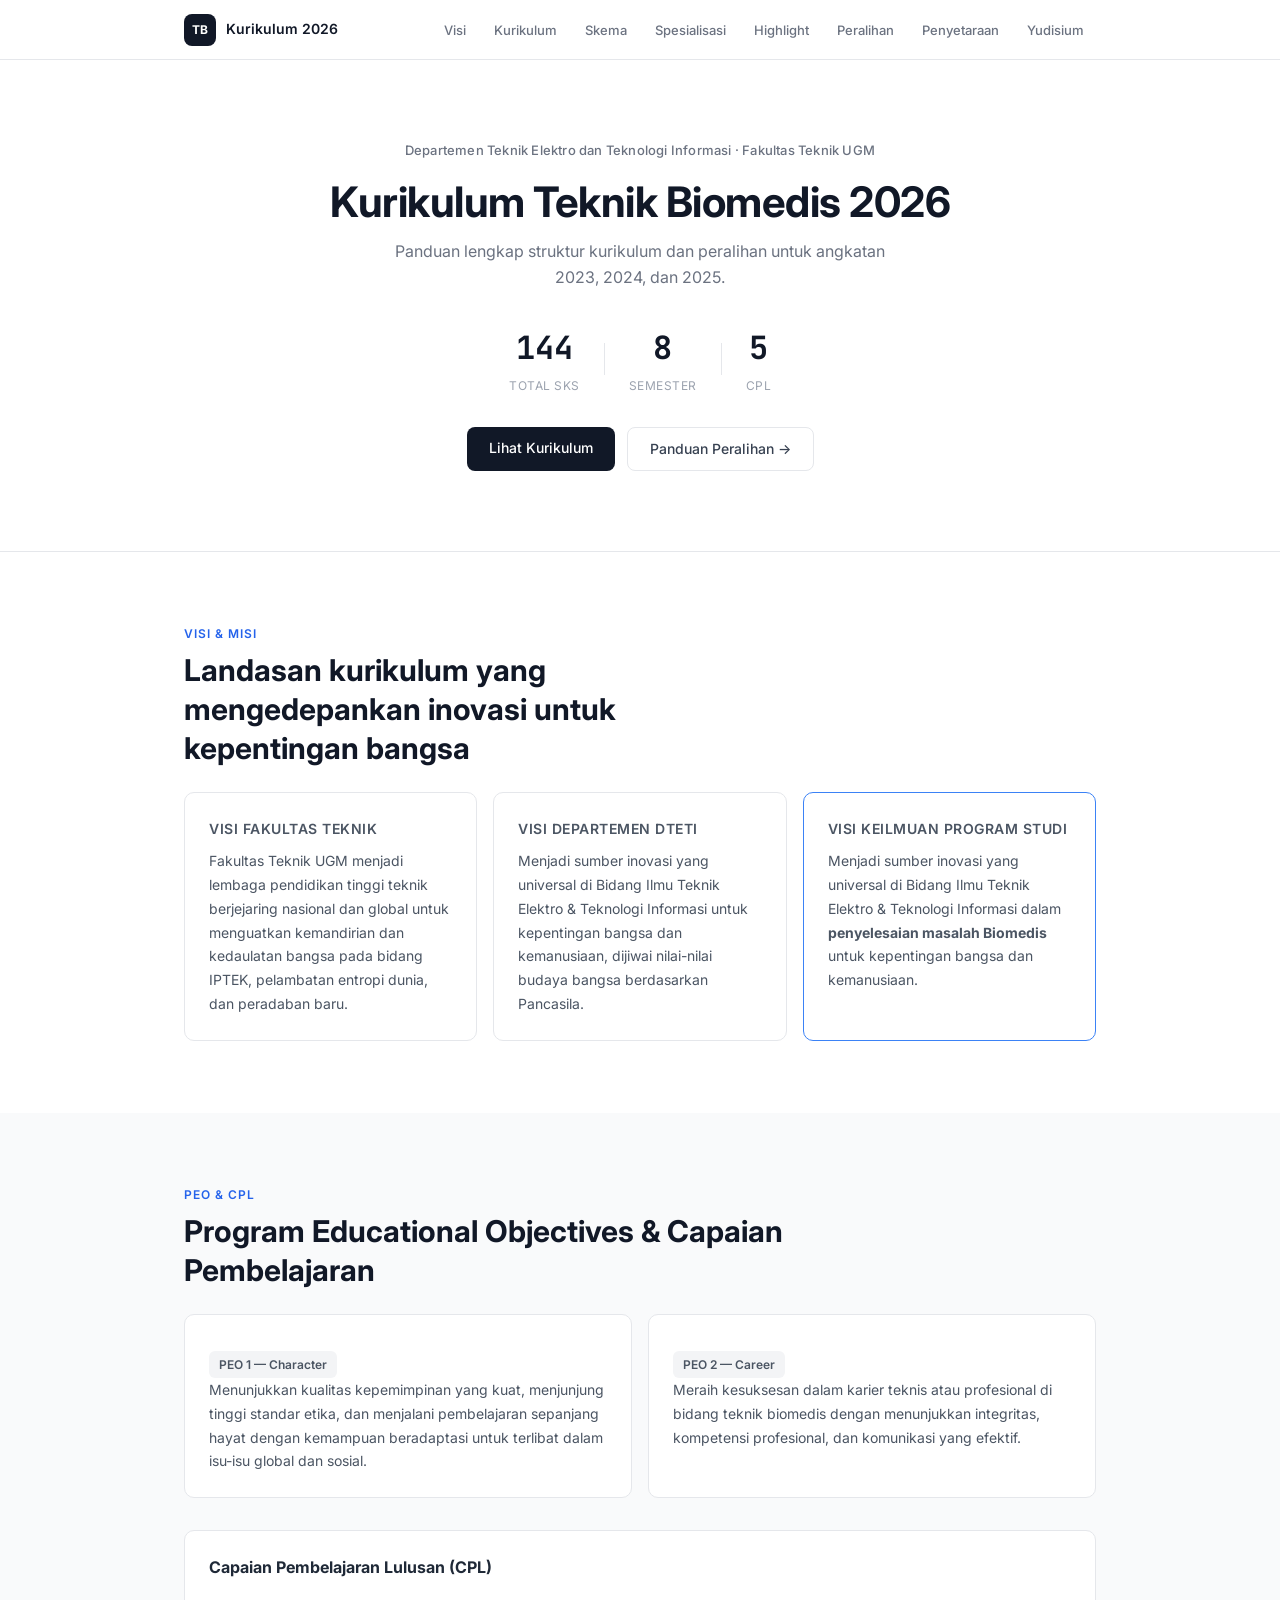
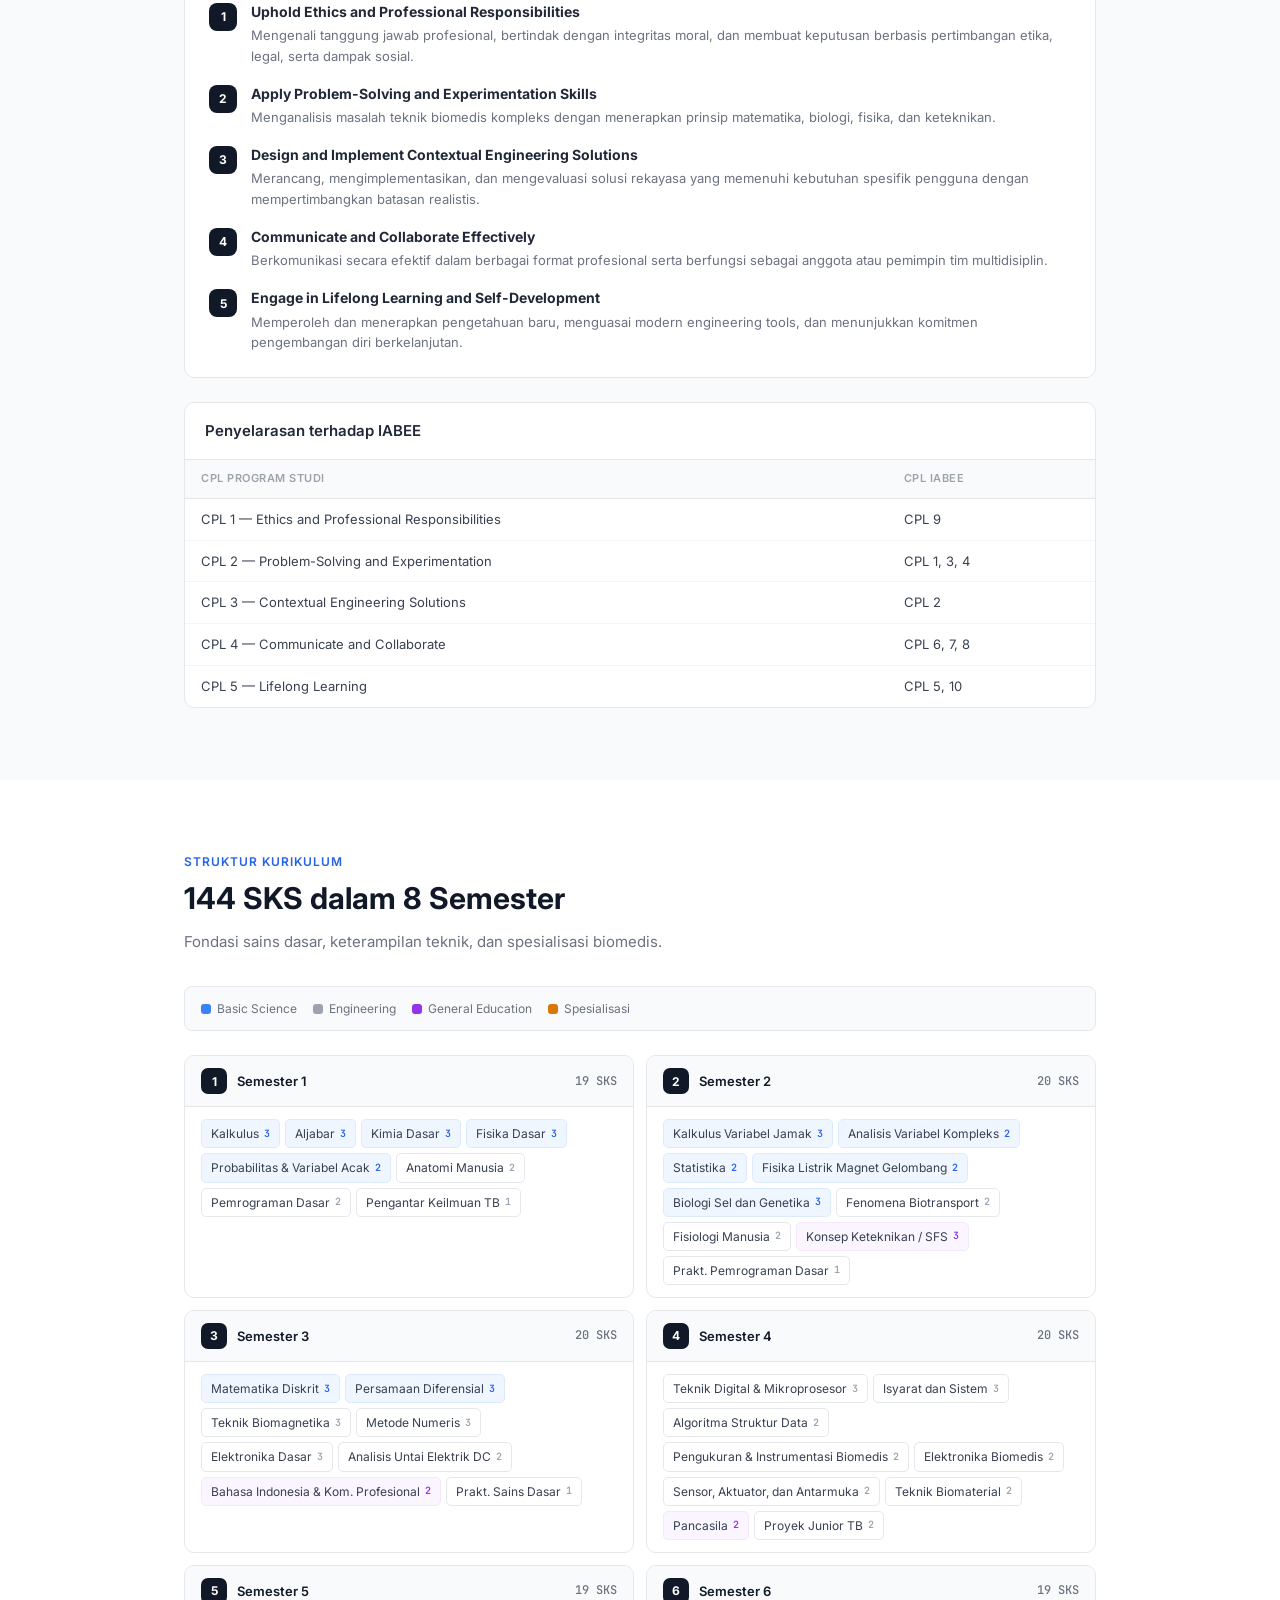
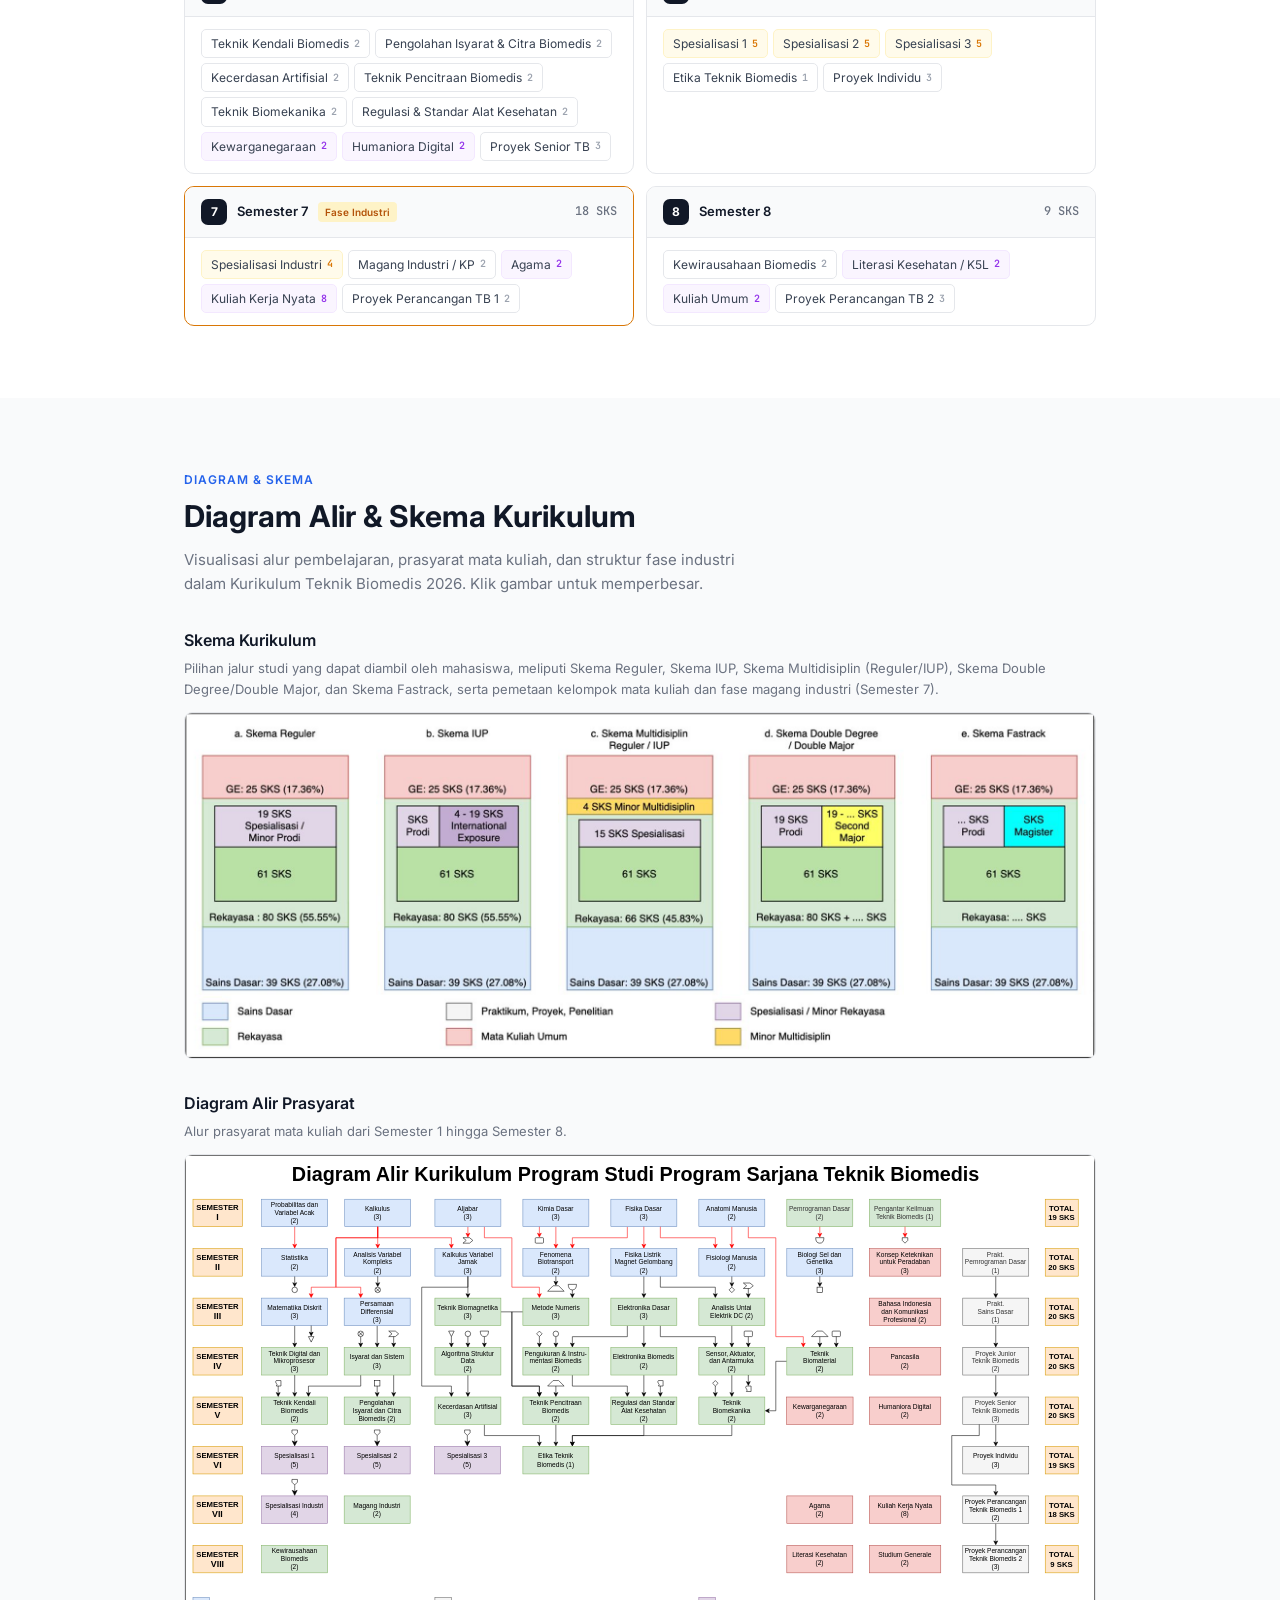
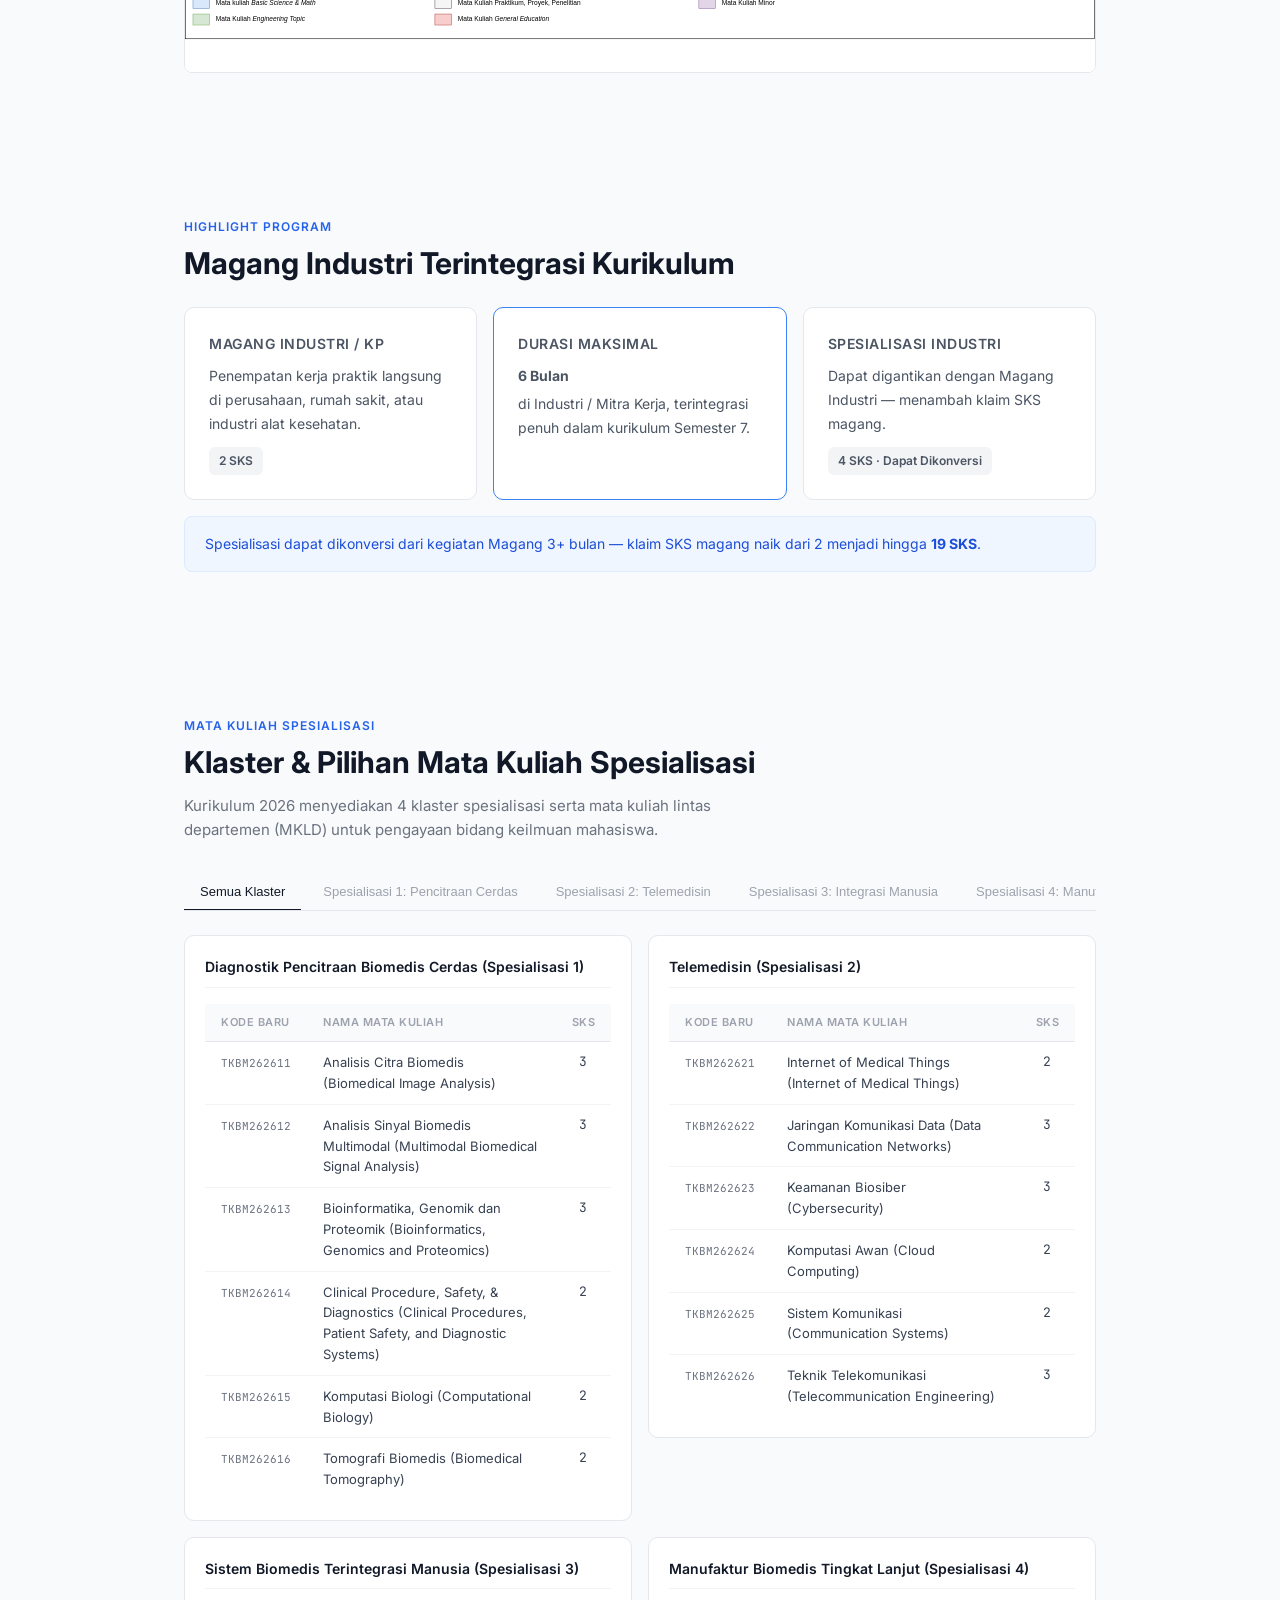
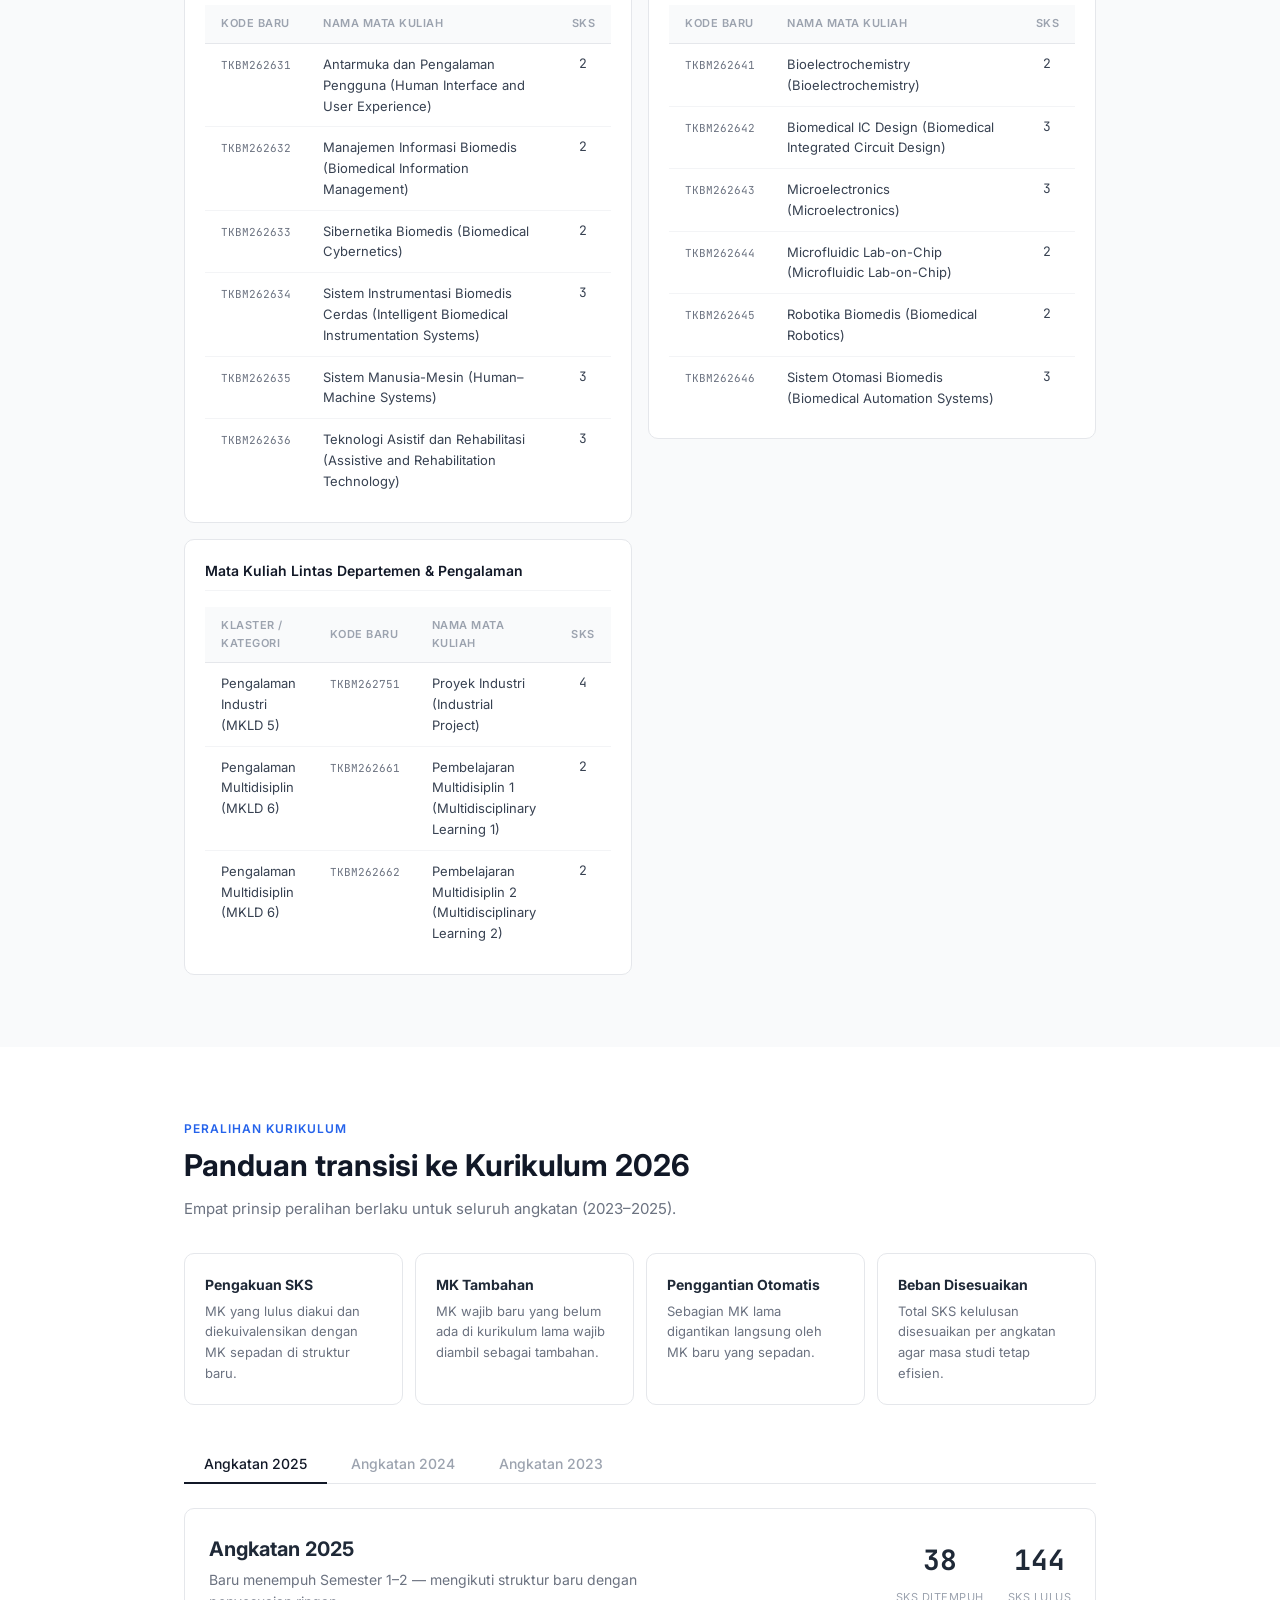
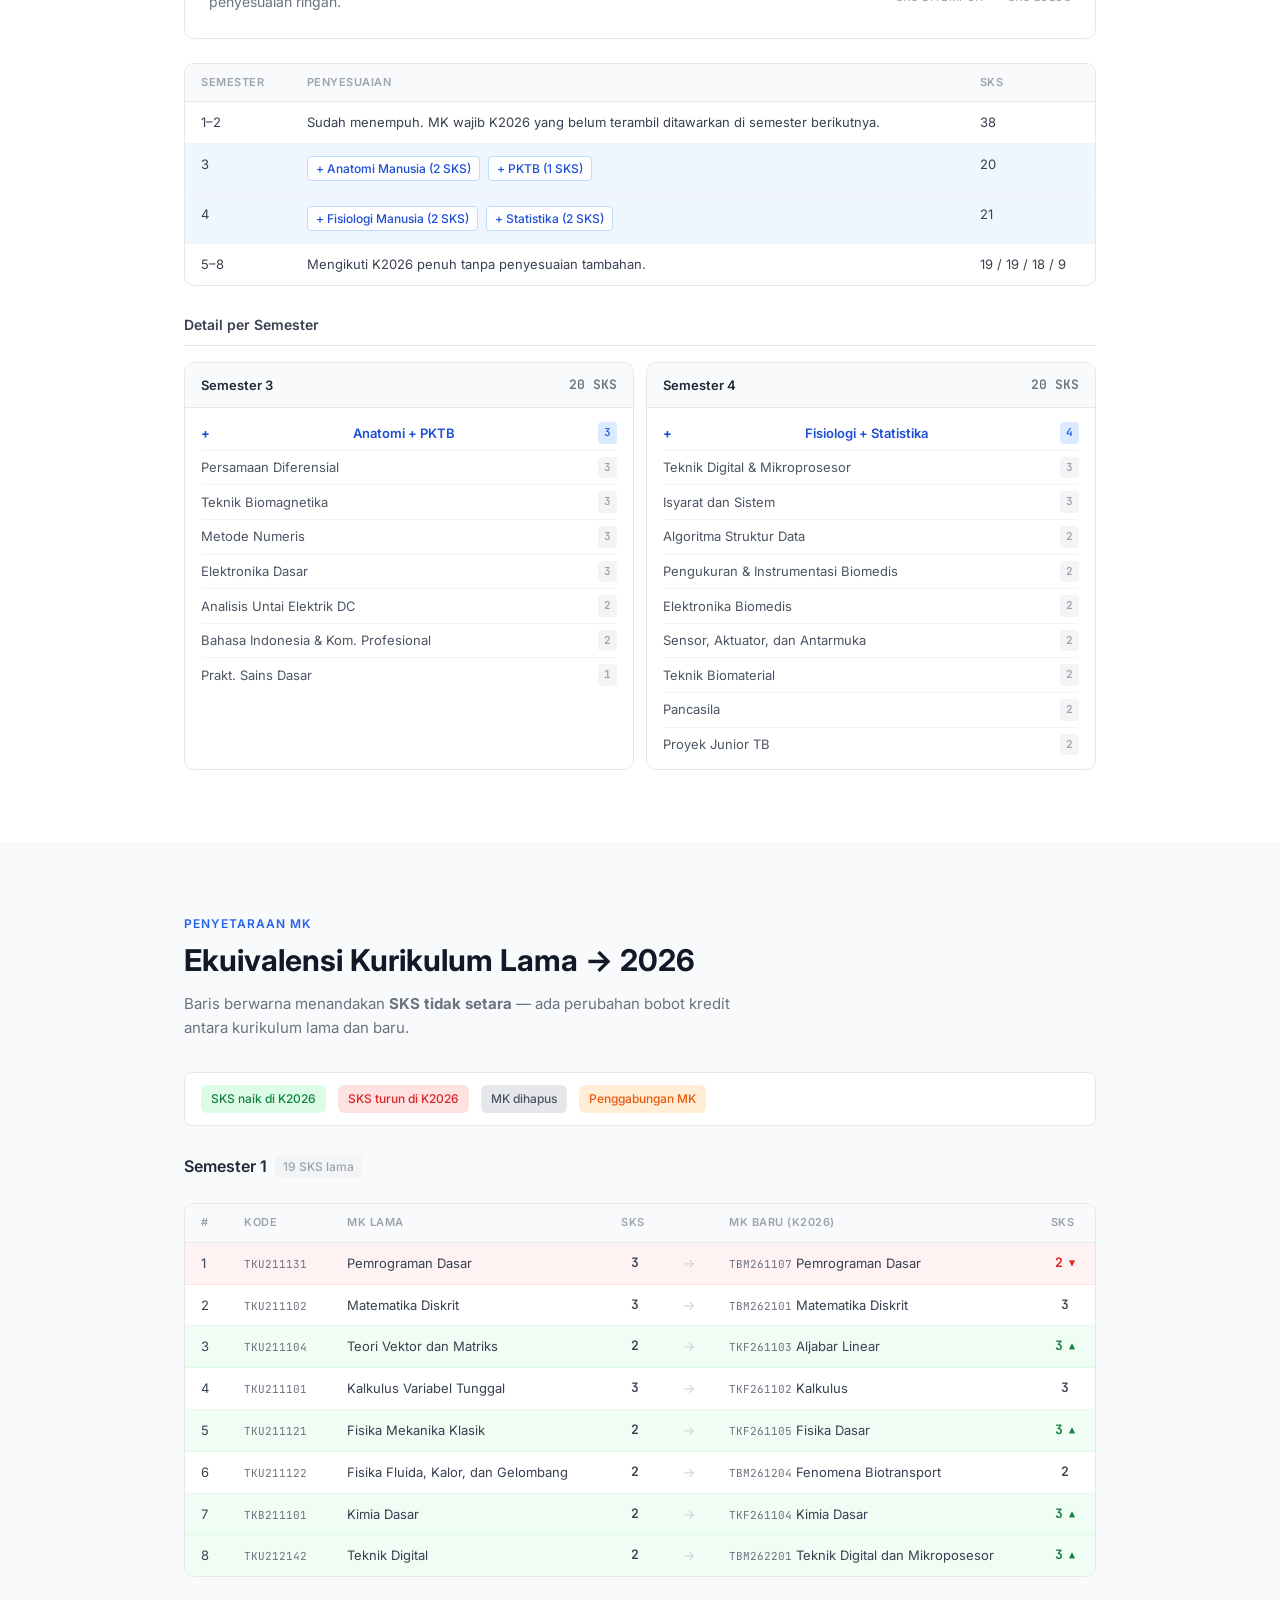
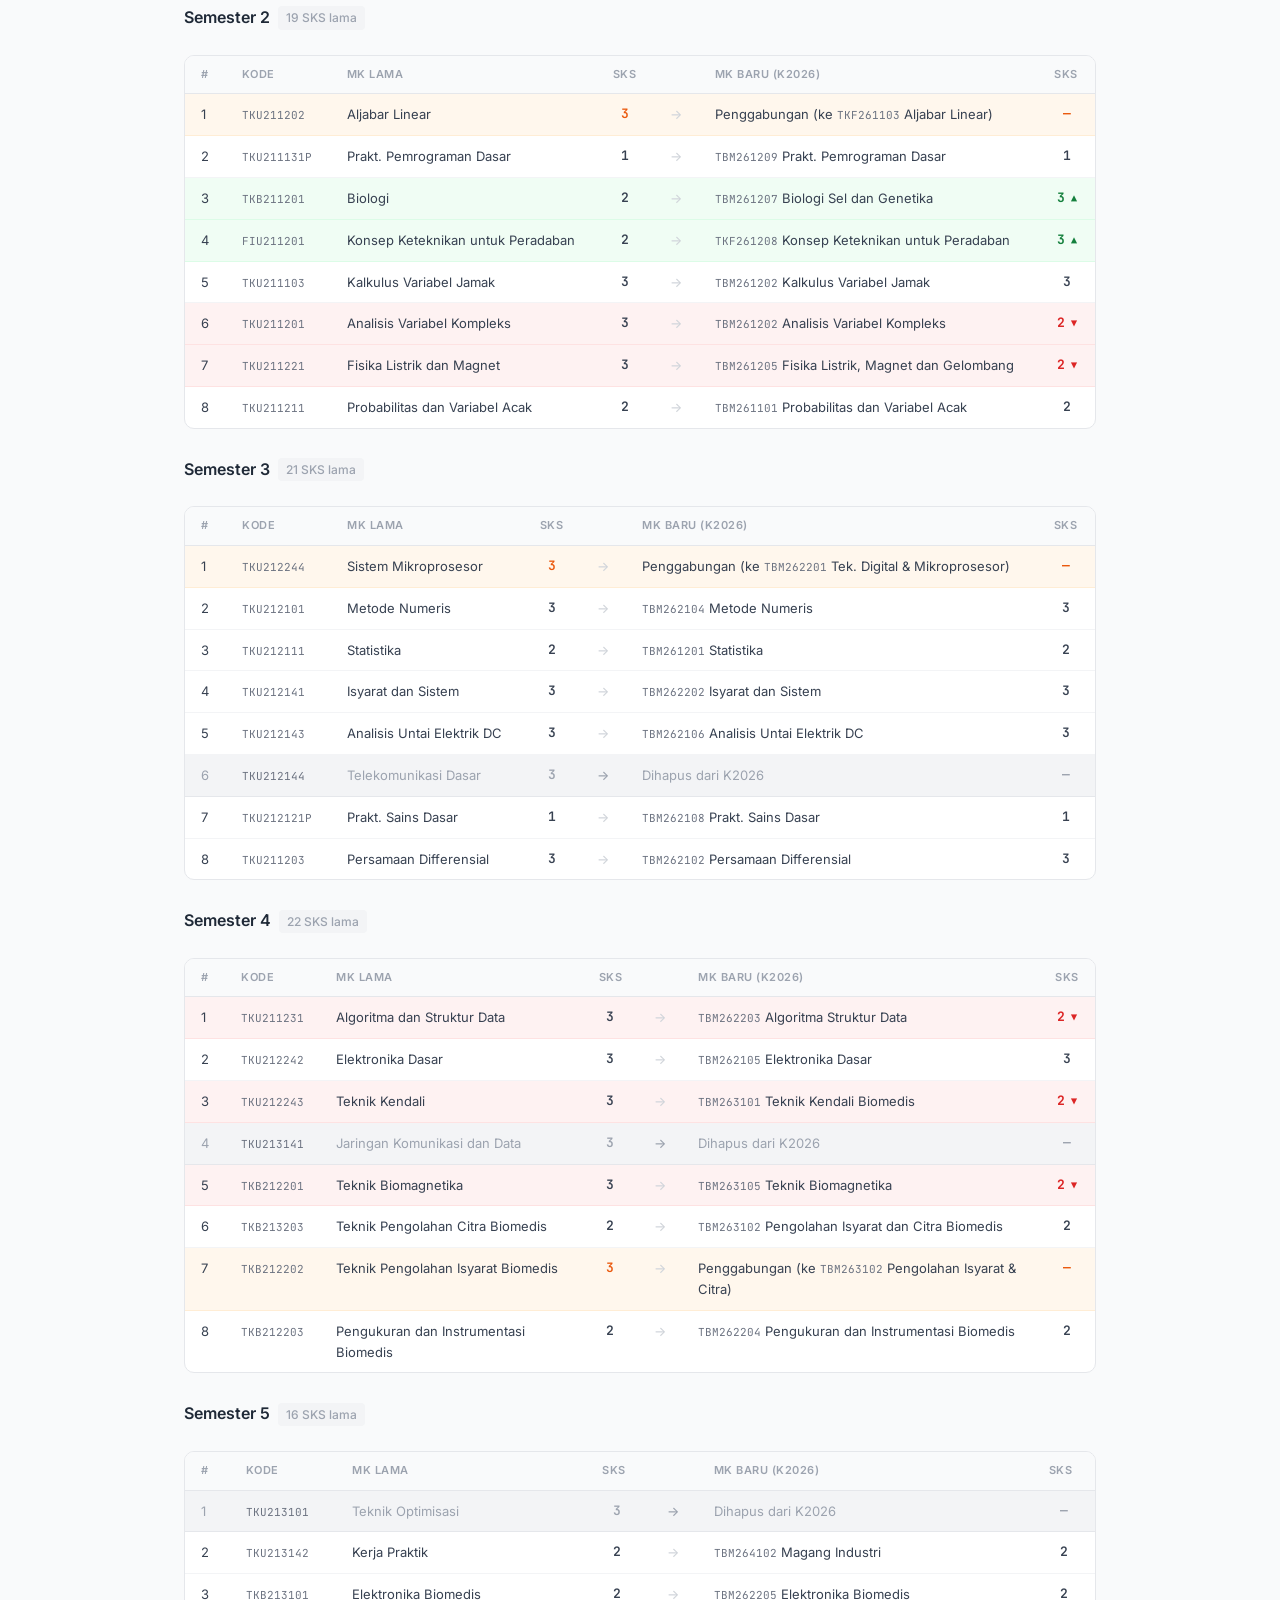
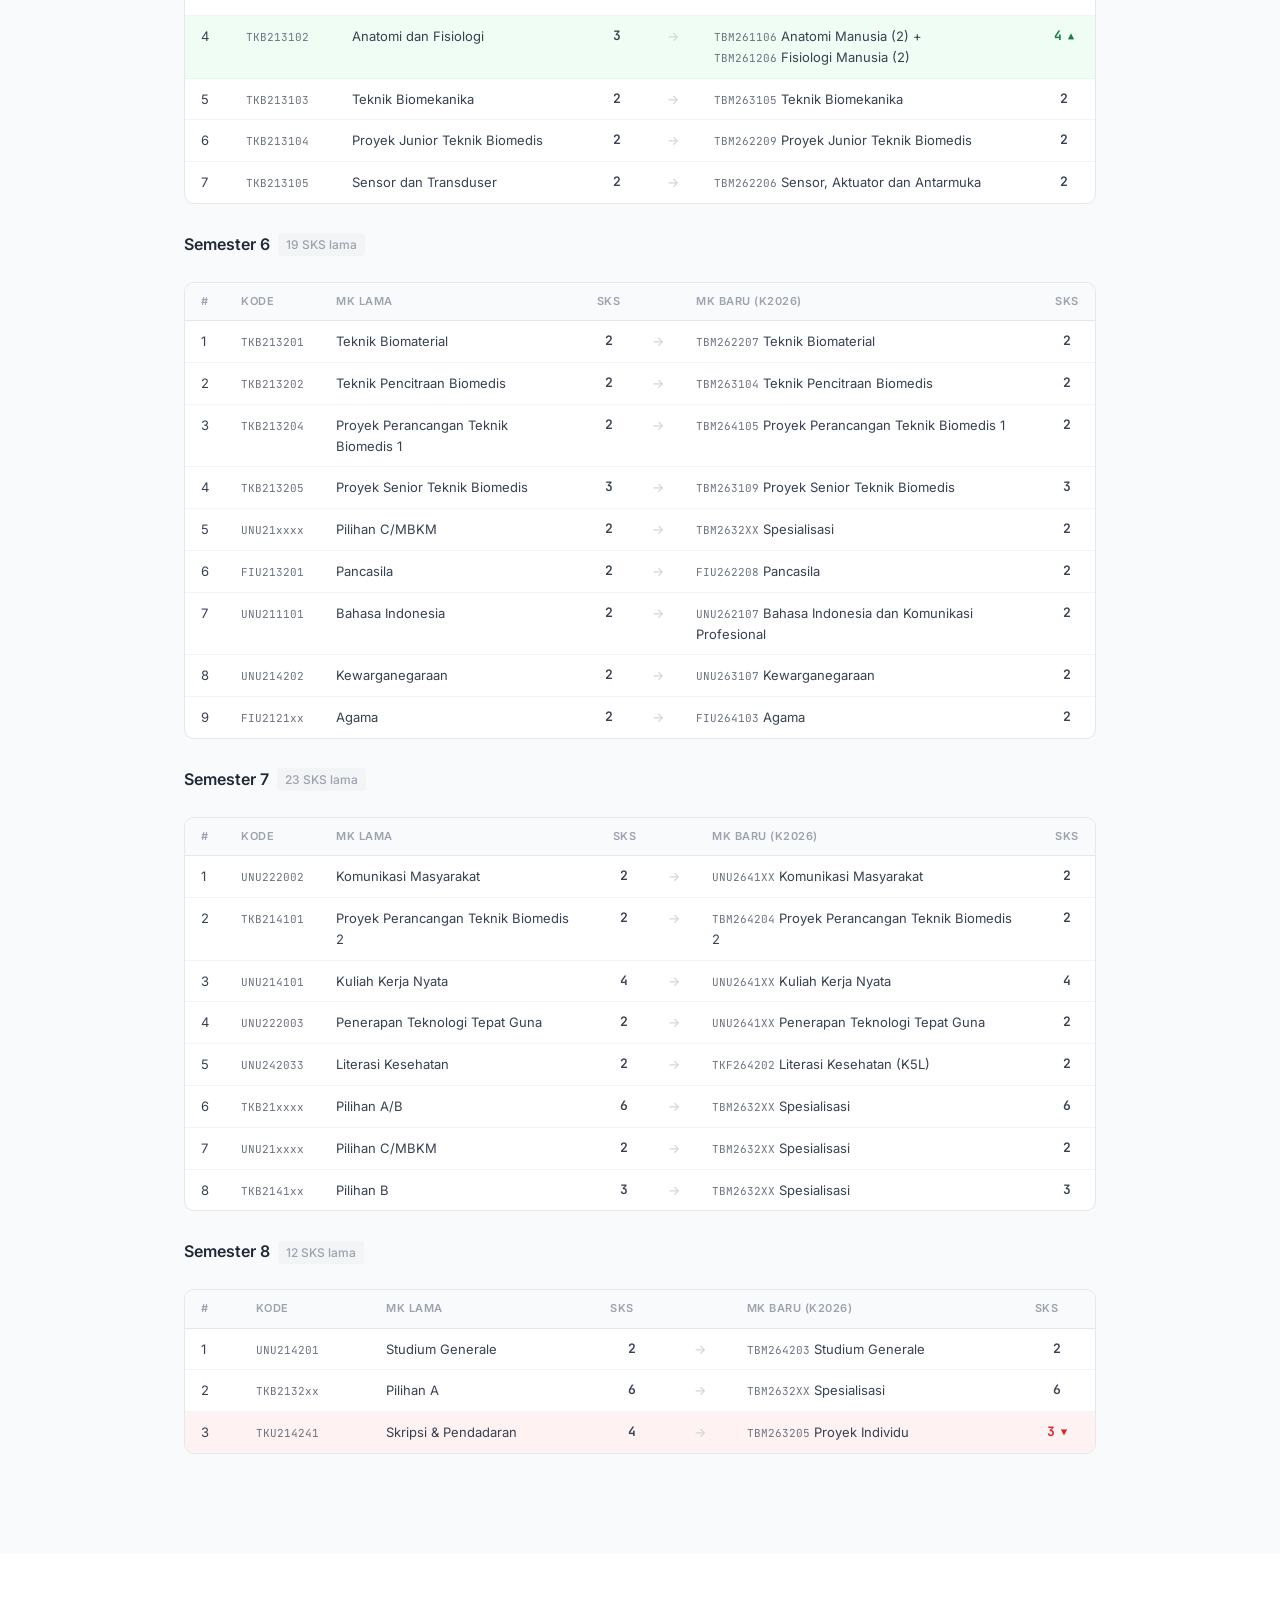
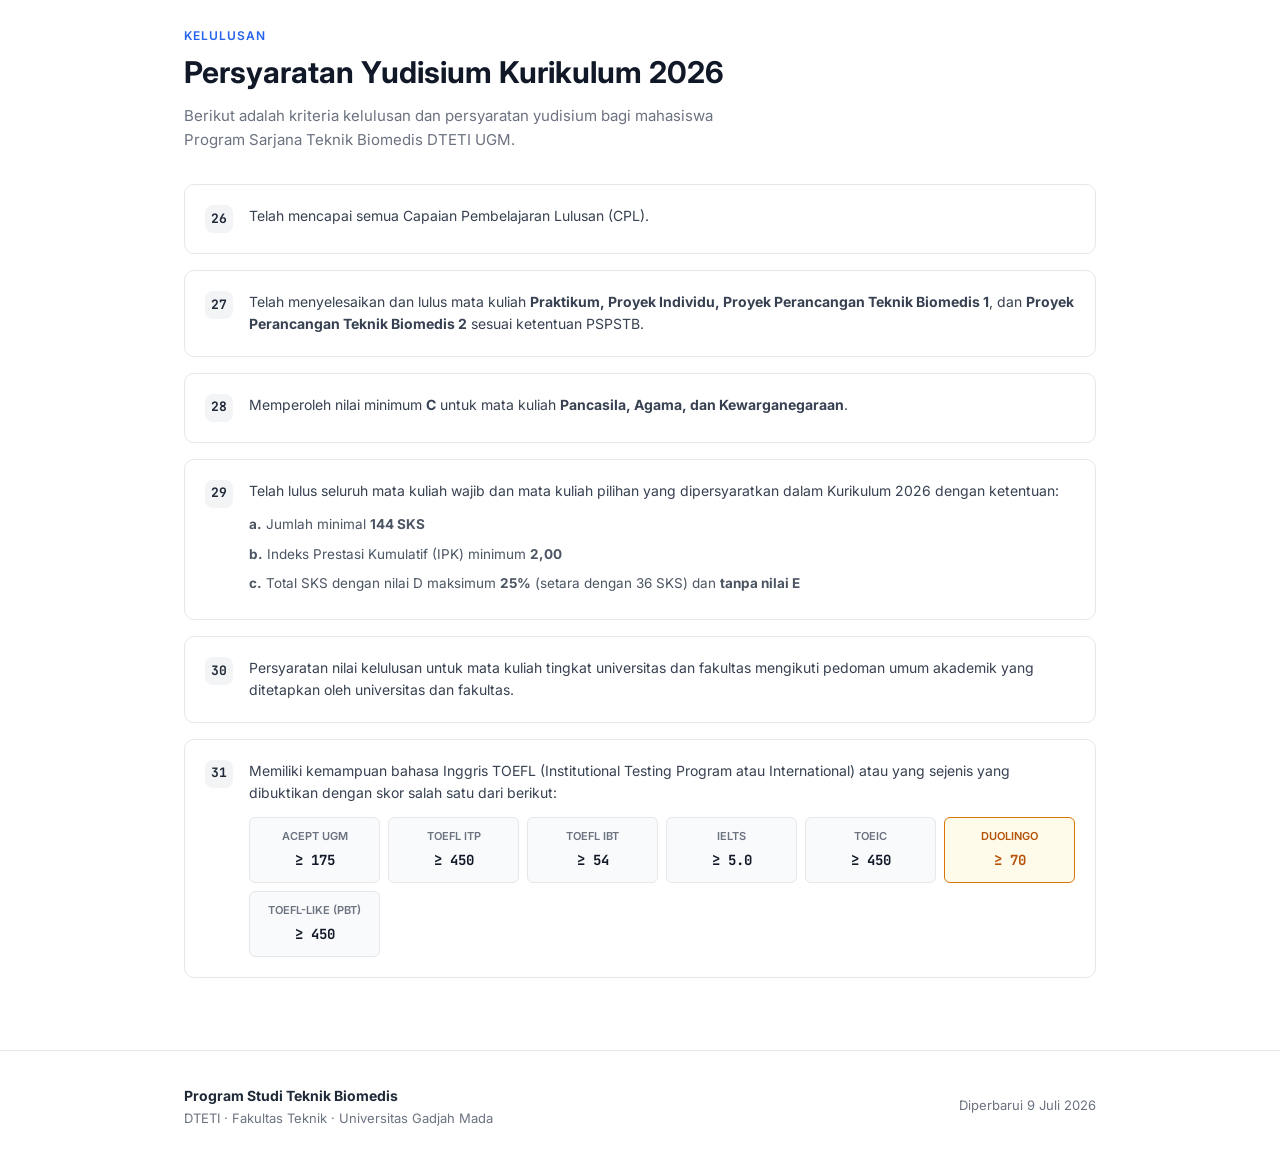
==== commit eaff8b18: "revise konversi" ====
--- a/index.html
+++ b/index.html
@@ -915,7 +915,7 @@
   </section>
 
   <!-- PENYETARAAN -->
-  <section class="section section-alt" id="penyetaraan">
+    <section class="section section-alt" id="penyetaraan">
     <div class="container">
       <div class="section-label">Penyetaraan MK</div>
       <h2>Ekuivalensi Kurikulum Lama → 2026</h2>
@@ -946,14 +946,14 @@
               </tr>
             </thead>
             <tbody>
-              <tr>
+              <tr class="sks-down">
                 <td>1</td>
                 <td><code>TKU211131</code></td>
                 <td>Pemrograman Dasar</td>
                 <td>3</td>
                 <td>→</td>
-                <td>Pemrograman Dasar</td>
-                <td>3</td>
+                <td><code>TBM261107</code> Pemrograman Dasar</td>
+                <td>2</td>
               </tr>
               <tr>
                 <td>2</td>
@@ -961,16 +961,16 @@
                 <td>Matematika Diskrit</td>
                 <td>3</td>
                 <td>→</td>
-                <td>Matematika Diskrit</td>
-                <td>3</td>
-              </tr>
-              <tr class="merge">
-                <td>3</td>
-                <td><code>TKU211104</code><br><code>TKU211202</code></td>
-                <td>Teori Vektor & Matriks (2)<br>+ Aljabar Linear (3)</td>
-                <td>5</td>
-                <td>→</td>
-                <td>Aljabar Linear</td>
+                <td><code>TBM262101</code> Matematika Diskrit</td>
+                <td>3</td>
+              </tr>
+              <tr class="sks-up">
+                <td>3</td>
+                <td><code>TKU211104</code></td>
+                <td>Teori Vektor dan Matriks</td>
+                <td>2</td>
+                <td>→</td>
+                <td><code>TKF261103</code> Aljabar Linear</td>
                 <td>3</td>
               </tr>
               <tr>
@@ -979,16 +979,16 @@
                 <td>Kalkulus Variabel Tunggal</td>
                 <td>3</td>
                 <td>→</td>
-                <td>Kalkulus</td>
-                <td>3</td>
-              </tr>
-              <tr class="merge">
+                <td><code>TKF261102</code> Kalkulus</td>
+                <td>3</td>
+              </tr>
+              <tr class="sks-up">
                 <td>5</td>
-                <td><code>TKU211121</code><br><code>TKU211221</code></td>
-                <td>Fisika Mekanika Klasik (2)<br>+ Fisika Listrik & Magnet (3)</td>
-                <td>5</td>
-                <td>→</td>
-                <td>Fisika Dasar</td>
+                <td><code>TKU211121</code></td>
+                <td>Fisika Mekanika Klasik</td>
+                <td>2</td>
+                <td>→</td>
+                <td><code>TKF261105</code> Fisika Dasar</td>
                 <td>3</td>
               </tr>
               <tr>
@@ -997,7 +997,7 @@
                 <td>Fisika Fluida, Kalor, dan Gelombang</td>
                 <td>2</td>
                 <td>→</td>
-                <td>Fenomena Biotransport</td>
+                <td><code>TBM261204</code> Fenomena Biotransport</td>
                 <td>2</td>
               </tr>
               <tr class="sks-up">
@@ -1006,16 +1006,16 @@
                 <td>Kimia Dasar</td>
                 <td>2</td>
                 <td>→</td>
-                <td>Kimia Dasar</td>
-                <td>3</td>
-              </tr>
-              <tr class="merge">
+                <td><code>TKF261104</code> Kimia Dasar</td>
+                <td>3</td>
+              </tr>
+              <tr class="sks-up">
                 <td>8</td>
-                <td><code>TKU212142</code><br><code>TKU212244</code></td>
-                <td>Teknik Digital (2)<br>+ Sistem Mikroprosesor (3)</td>
-                <td>5</td>
-                <td>→</td>
-                <td>Teknik Digital & Mikroprosesor</td>
+                <td><code>TKU212142</code></td>
+                <td>Teknik Digital</td>
+                <td>2</td>
+                <td>→</td>
+                <td><code>TBM262201</code> Teknik Digital dan Mikroposesor</td>
                 <td>3</td>
               </tr>
             </tbody>
@@ -1040,67 +1040,76 @@
               </tr>
             </thead>
             <tbody>
-              <tr>
+              <tr class="merge">
                 <td>1</td>
+                <td><code>TKU211202</code></td>
+                <td>Aljabar Linear</td>
+                <td>3</td>
+                <td>→</td>
+                <td>Penggabungan (ke <code>TKF261103</code> Aljabar Linear)</td>
+                <td>—</td>
+              </tr>
+              <tr>
+                <td>2</td>
                 <td><code>TKU211131P</code></td>
                 <td>Prakt. Pemrograman Dasar</td>
                 <td>1</td>
                 <td>→</td>
-                <td>Prakt. Pemrograman Dasar</td>
+                <td><code>TBM261209</code> Prakt. Pemrograman Dasar</td>
                 <td>1</td>
               </tr>
               <tr class="sks-up">
-                <td>2</td>
+                <td>3</td>
                 <td><code>TKB211201</code></td>
                 <td>Biologi</td>
                 <td>2</td>
                 <td>→</td>
-                <td>Biologi Sel dan Genetika</td>
+                <td><code>TBM261207</code> Biologi Sel dan Genetika</td>
                 <td>3</td>
               </tr>
               <tr class="sks-up">
-                <td>3</td>
+                <td>4</td>
                 <td><code>FIU211201</code></td>
                 <td>Konsep Keteknikan untuk Peradaban</td>
                 <td>2</td>
                 <td>→</td>
-                <td>Konsep Keteknikan untuk Peradaban</td>
-                <td>3</td>
-              </tr>
-              <tr>
-                <td>4</td>
+                <td><code>TKF261208</code> Konsep Keteknikan untuk Peradaban</td>
+                <td>3</td>
+              </tr>
+              <tr>
+                <td>5</td>
                 <td><code>TKU211103</code></td>
                 <td>Kalkulus Variabel Jamak</td>
                 <td>3</td>
                 <td>→</td>
-                <td>Kalkulus Variabel Jamak</td>
+                <td><code>TBM261202</code> Kalkulus Variabel Jamak</td>
                 <td>3</td>
               </tr>
               <tr class="sks-down">
-                <td>5</td>
+                <td>6</td>
                 <td><code>TKU211201</code></td>
                 <td>Analisis Variabel Kompleks</td>
                 <td>3</td>
                 <td>→</td>
-                <td>Analisis Variabel Kompleks</td>
-                <td>2</td>
-              </tr>
-              <tr>
-                <td>6</td>
+                <td><code>TBM261202</code> Analisis Variabel Kompleks</td>
+                <td>2</td>
+              </tr>
+              <tr class="sks-down">
+                <td>7</td>
                 <td><code>TKU211221</code></td>
                 <td>Fisika Listrik dan Magnet</td>
                 <td>3</td>
                 <td>→</td>
-                <td>Fisika Listrik, Magnet dan Gelombang</td>
-                <td>3</td>
-              </tr>
-              <tr>
-                <td>7</td>
+                <td><code>TBM261205</code> Fisika Listrik, Magnet dan Gelombang</td>
+                <td>2</td>
+              </tr>
+              <tr>
+                <td>8</td>
                 <td><code>TKU211211</code></td>
                 <td>Probabilitas dan Variabel Acak</td>
                 <td>2</td>
                 <td>→</td>
-                <td>Probabilitas dan Variabel Acak</td>
+                <td><code>TBM261101</code> Probabilitas dan Variabel Acak</td>
                 <td>2</td>
               </tr>
             </tbody>
@@ -1125,67 +1134,76 @@
               </tr>
             </thead>
             <tbody>
-              <tr>
+              <tr class="merge">
                 <td>1</td>
+                <td><code>TKU212244</code></td>
+                <td>Sistem Mikroprosesor</td>
+                <td>3</td>
+                <td>→</td>
+                <td>Penggabungan (ke <code>TBM262201</code> Tek. Digital & Mikroprosesor)</td>
+                <td>—</td>
+              </tr>
+              <tr>
+                <td>2</td>
                 <td><code>TKU212101</code></td>
                 <td>Metode Numeris</td>
                 <td>3</td>
                 <td>→</td>
-                <td>Metode Numeris</td>
-                <td>3</td>
-              </tr>
-              <tr>
-                <td>2</td>
+                <td><code>TBM262104</code> Metode Numeris</td>
+                <td>3</td>
+              </tr>
+              <tr>
+                <td>3</td>
                 <td><code>TKU212111</code></td>
                 <td>Statistika</td>
                 <td>2</td>
                 <td>→</td>
-                <td>Statistika</td>
-                <td>2</td>
-              </tr>
-              <tr>
-                <td>3</td>
+                <td><code>TBM261201</code> Statistika</td>
+                <td>2</td>
+              </tr>
+              <tr>
+                <td>4</td>
                 <td><code>TKU212141</code></td>
                 <td>Isyarat dan Sistem</td>
                 <td>3</td>
                 <td>→</td>
-                <td>Isyarat dan Sistem</td>
-                <td>3</td>
-              </tr>
-              <tr>
-                <td>4</td>
+                <td><code>TBM262202</code> Isyarat dan Sistem</td>
+                <td>3</td>
+              </tr>
+              <tr>
+                <td>5</td>
                 <td><code>TKU212143</code></td>
                 <td>Analisis Untai Elektrik DC</td>
                 <td>3</td>
                 <td>→</td>
-                <td>Analisis Untai Elektrik DC</td>
+                <td><code>TBM262106</code> Analisis Untai Elektrik DC</td>
                 <td>3</td>
               </tr>
               <tr class="gone">
-                <td>5</td>
+                <td>6</td>
                 <td><code>TKU212144</code></td>
                 <td>Telekomunikasi Dasar</td>
                 <td>3</td>
                 <td>→</td>
-                <td class="removed">Dihapus dari K2026</td>
+                <td><span class="removed">Dihapus dari K2026</span></td>
                 <td>—</td>
               </tr>
               <tr>
-                <td>6</td>
+                <td>7</td>
                 <td><code>TKU212121P</code></td>
                 <td>Prakt. Sains Dasar</td>
                 <td>1</td>
                 <td>→</td>
-                <td>Prakt. Sains Dasar</td>
+                <td><code>TBM262108</code> Prakt. Sains Dasar</td>
                 <td>1</td>
               </tr>
               <tr>
-                <td>7</td>
+                <td>8</td>
                 <td><code>TKU211203</code></td>
-                <td>Persamaan Diferensial</td>
-                <td>3</td>
-                <td>→</td>
-                <td>Persamaan Diferensial</td>
+                <td>Persamaan Differensial</td>
+                <td>3</td>
+                <td>→</td>
+                <td><code>TBM262102</code> Persamaan Differensial</td>
                 <td>3</td>
               </tr>
             </tbody>
@@ -1195,7 +1213,7 @@
 
       <!-- Sem 4 -->
       <div class="equiv-section">
-        <h3>Semester 4 <span class="equiv-total">20 SKS lama</span></h3>
+        <h3>Semester 4 <span class="equiv-total">22 SKS lama</span></h3>
         <div class="table-card">
           <table class="eq-table">
             <thead>
@@ -1210,14 +1228,14 @@
               </tr>
             </thead>
             <tbody>
-              <tr>
+              <tr class="sks-down">
                 <td>1</td>
                 <td><code>TKU211231</code></td>
                 <td>Algoritma dan Struktur Data</td>
                 <td>3</td>
                 <td>→</td>
-                <td>Algoritma dan Struktur Data</td>
-                <td>3</td>
+                <td><code>TBM262203</code> Algoritma Struktur Data</td>
+                <td>2</td>
               </tr>
               <tr>
                 <td>2</td>
@@ -1225,17 +1243,17 @@
                 <td>Elektronika Dasar</td>
                 <td>3</td>
                 <td>→</td>
-                <td>Elektronika Dasar</td>
-                <td>3</td>
-              </tr>
-              <tr>
+                <td><code>TBM262105</code> Elektronika Dasar</td>
+                <td>3</td>
+              </tr>
+              <tr class="sks-down">
                 <td>3</td>
                 <td><code>TKU212243</code></td>
                 <td>Teknik Kendali</td>
                 <td>3</td>
                 <td>→</td>
-                <td>Teknik Kendali Biomedis</td>
-                <td>3</td>
+                <td><code>TBM263101</code> Teknik Kendali Biomedis</td>
+                <td>2</td>
               </tr>
               <tr class="gone">
                 <td>4</td>
@@ -1243,7 +1261,7 @@
                 <td>Jaringan Komunikasi dan Data</td>
                 <td>3</td>
                 <td>→</td>
-                <td class="removed">Dihapus dari K2026</td>
+                <td><span class="removed">Dihapus dari K2026</span></td>
                 <td>—</td>
               </tr>
               <tr class="sks-down">
@@ -1252,25 +1270,34 @@
                 <td>Teknik Biomagnetika</td>
                 <td>3</td>
                 <td>→</td>
-                <td>Teknik Biomagnetika</td>
+                <td><code>TBM263105</code> Teknik Biomagnetika</td>
+                <td>2</td>
+              </tr>
+              <tr>
+                <td>6</td>
+                <td><code>TKB213203</code></td>
+                <td>Teknik Pengolahan Citra Biomedis</td>
+                <td>2</td>
+                <td>→</td>
+                <td><code>TBM263102</code> Pengolahan Isyarat dan Citra Biomedis</td>
                 <td>2</td>
               </tr>
               <tr class="merge">
-                <td>6</td>
-                <td><code>TKB212202</code><br><code>TKB213203</code></td>
-                <td>Pengolahan Isyarat Biomedis (3)<br>+ Pengolahan Citra Biomedis (2)</td>
-                <td>5</td>
-                <td>→</td>
-                <td>Pengolahan Isyarat & Citra Biomedis</td>
-                <td>2</td>
-              </tr>
-              <tr>
                 <td>7</td>
+                <td><code>TKB212202</code></td>
+                <td>Teknik Pengolahan Isyarat Biomedis</td>
+                <td>3</td>
+                <td>→</td>
+                <td>Penggabungan (ke <code>TBM263102</code> Pengolahan Isyarat & Citra)</td>
+                <td>—</td>
+              </tr>
+              <tr>
+                <td>8</td>
                 <td><code>TKB212203</code></td>
-                <td>Pengukuran & Instrumentasi Biomedis</td>
-                <td>2</td>
-                <td>→</td>
-                <td>Pengukuran & Instrumentasi Biomedis</td>
+                <td>Pengukuran dan Instrumentasi Biomedis</td>
+                <td>2</td>
+                <td>→</td>
+                <td><code>TBM262204</code> Pengukuran dan Instrumentasi Biomedis</td>
                 <td>2</td>
               </tr>
             </tbody>
@@ -1280,7 +1307,7 @@
 
       <!-- Sem 5 -->
       <div class="equiv-section">
-        <h3>Semester 5 <span class="equiv-total">18 SKS lama</span></h3>
+        <h3>Semester 5 <span class="equiv-total">16 SKS lama</span></h3>
         <div class="table-card">
           <table class="eq-table">
             <thead>
@@ -1301,7 +1328,7 @@
                 <td>Teknik Optimisasi</td>
                 <td>3</td>
                 <td>→</td>
-                <td class="removed">Dihapus dari K2026</td>
+                <td><span class="removed">Dihapus dari K2026</span></td>
                 <td>—</td>
               </tr>
               <tr>
@@ -1310,7 +1337,7 @@
                 <td>Kerja Praktik</td>
                 <td>2</td>
                 <td>→</td>
-                <td>KP / Magang Industri</td>
+                <td><code>TBM264102</code> Magang Industri</td>
                 <td>2</td>
               </tr>
               <tr>
@@ -1319,7 +1346,7 @@
                 <td>Elektronika Biomedis</td>
                 <td>2</td>
                 <td>→</td>
-                <td>Elektronika Biomedis</td>
+                <td><code>TBM262205</code> Elektronika Biomedis</td>
                 <td>2</td>
               </tr>
               <tr class="sks-up">
@@ -1328,7 +1355,7 @@
                 <td>Anatomi dan Fisiologi</td>
                 <td>3</td>
                 <td>→</td>
-                <td>Anatomi Manusia (2) + Fisiologi Manusia (2)</td>
+                <td><code>TBM261106</code> Anatomi Manusia (2) +<br><code>TBM261206</code> Fisiologi Manusia (2)</td>
                 <td>4</td>
               </tr>
               <tr>
@@ -1337,16 +1364,16 @@
                 <td>Teknik Biomekanika</td>
                 <td>2</td>
                 <td>→</td>
-                <td>Teknik Biomekanika</td>
+                <td><code>TBM263105</code> Teknik Biomekanika</td>
                 <td>2</td>
               </tr>
               <tr>
                 <td>6</td>
                 <td><code>TKB213104</code></td>
-                <td>Proyek Junior TB</td>
-                <td>2</td>
-                <td>→</td>
-                <td>Proyek Junior TB</td>
+                <td>Proyek Junior Teknik Biomedis</td>
+                <td>2</td>
+                <td>→</td>
+                <td><code>TBM262209</code> Proyek Junior Teknik Biomedis</td>
                 <td>2</td>
               </tr>
               <tr>
@@ -1355,7 +1382,7 @@
                 <td>Sensor dan Transduser</td>
                 <td>2</td>
                 <td>→</td>
-                <td>Sensor, Aktuator dan Antarmuka</td>
+                <td><code>TBM262206</code> Sensor, Aktuator dan Antarmuka</td>
                 <td>2</td>
               </tr>
             </tbody>
@@ -1386,7 +1413,7 @@
                 <td>Teknik Biomaterial</td>
                 <td>2</td>
                 <td>→</td>
-                <td>Teknik Biomaterial</td>
+                <td><code>TBM262207</code> Teknik Biomaterial</td>
                 <td>2</td>
               </tr>
               <tr>
@@ -1395,61 +1422,70 @@
                 <td>Teknik Pencitraan Biomedis</td>
                 <td>2</td>
                 <td>→</td>
-                <td>Teknik Pencitraan Biomedis</td>
+                <td><code>TBM263104</code> Teknik Pencitraan Biomedis</td>
                 <td>2</td>
               </tr>
               <tr>
                 <td>3</td>
                 <td><code>TKB213204</code></td>
-                <td>Proyek Perancangan TB 1</td>
-                <td>2</td>
-                <td>→</td>
-                <td>Proyek Perancangan TB 1</td>
+                <td>Proyek Perancangan Teknik Biomedis 1</td>
+                <td>2</td>
+                <td>→</td>
+                <td><code>TBM264105</code> Proyek Perancangan Teknik Biomedis 1</td>
                 <td>2</td>
               </tr>
               <tr>
                 <td>4</td>
                 <td><code>TKB213205</code></td>
-                <td>Proyek Senior TB</td>
-                <td>3</td>
-                <td>→</td>
-                <td>Proyek Senior TB</td>
+                <td>Proyek Senior Teknik Biomedis</td>
+                <td>3</td>
+                <td>→</td>
+                <td><code>TBM263109</code> Proyek Senior Teknik Biomedis</td>
                 <td>3</td>
               </tr>
               <tr>
                 <td>5</td>
+                <td><code>UNU21xxxx</code></td>
+                <td>Pilihan C/MBKM</td>
+                <td>2</td>
+                <td>→</td>
+                <td><code>TBM2632XX</code> Spesialisasi</td>
+                <td>2</td>
+              </tr>
+              <tr>
+                <td>6</td>
                 <td><code>FIU213201</code></td>
                 <td>Pancasila</td>
                 <td>2</td>
                 <td>→</td>
-                <td>Pancasila</td>
-                <td>2</td>
-              </tr>
-              <tr>
-                <td>6</td>
+                <td><code>FIU262208</code> Pancasila</td>
+                <td>2</td>
+              </tr>
+              <tr>
+                <td>7</td>
                 <td><code>UNU211101</code></td>
                 <td>Bahasa Indonesia</td>
                 <td>2</td>
                 <td>→</td>
-                <td>Bahasa Indonesia</td>
-                <td>2</td>
-              </tr>
-              <tr>
-                <td>7</td>
+                <td><code>UNU262107</code> Bahasa Indonesia dan Komunikasi Profesional</td>
+                <td>2</td>
+              </tr>
+              <tr>
+                <td>8</td>
                 <td><code>UNU214202</code></td>
                 <td>Kewarganegaraan</td>
                 <td>2</td>
                 <td>→</td>
-                <td>Kewarganegaraan</td>
-                <td>2</td>
-              </tr>
-              <tr>
-                <td>8</td>
+                <td><code>UNU263107</code> Kewarganegaraan</td>
+                <td>2</td>
+              </tr>
+              <tr>
+                <td>9</td>
                 <td><code>FIU2121xx</code></td>
                 <td>Agama</td>
                 <td>2</td>
                 <td>→</td>
-                <td>Agama</td>
+                <td><code>FIU264103</code> Agama</td>
                 <td>2</td>
               </tr>
             </tbody>
@@ -1459,7 +1495,7 @@
 
       <!-- Sem 7 -->
       <div class="equiv-section">
-        <h3>Semester 7 <span class="equiv-total">21 SKS lama</span></h3>
+        <h3>Semester 7 <span class="equiv-total">23 SKS lama</span></h3>
         <div class="table-card">
           <table class="eq-table">
             <thead>
@@ -1474,32 +1510,32 @@
               </tr>
             </thead>
             <tbody>
-              <tr class="sks-up">
+              <tr>
                 <td>1</td>
+                <td><code>UNU222002</code></td>
+                <td>Komunikasi Masyarakat</td>
+                <td>2</td>
+                <td>→</td>
+                <td><code>UNU2641XX</code> Komunikasi Masyarakat</td>
+                <td>2</td>
+              </tr>
+              <tr>
+                <td>2</td>
                 <td><code>TKB214101</code></td>
-                <td>Proyek Perancangan TB 2</td>
-                <td>2</td>
-                <td>→</td>
-                <td>Proyek Perancangan TB 2</td>
-                <td>3</td>
-              </tr>
-              <tr>
-                <td>2</td>
+                <td>Proyek Perancangan Teknik Biomedis 2</td>
+                <td>2</td>
+                <td>→</td>
+                <td><code>TBM264204</code> Proyek Perancangan Teknik Biomedis 2</td>
+                <td>2</td>
+              </tr>
+              <tr>
+                <td>3</td>
                 <td><code>UNU214101</code></td>
                 <td>Kuliah Kerja Nyata</td>
                 <td>4</td>
                 <td>→</td>
-                <td>Kuliah Kerja Nyata</td>
+                <td><code>UNU2641XX</code> Kuliah Kerja Nyata</td>
                 <td>4</td>
-              </tr>
-              <tr>
-                <td>3</td>
-                <td><code>UNU222002</code></td>
-                <td>Komunikasi Masyarakat</td>
-                <td>2</td>
-                <td>→</td>
-                <td>Komunikasi Masyarakat</td>
-                <td>2</td>
               </tr>
               <tr>
                 <td>4</td>
@@ -1507,8 +1543,44 @@
                 <td>Penerapan Teknologi Tepat Guna</td>
                 <td>2</td>
                 <td>→</td>
-                <td>Penerapan Teknologi Tepat Guna</td>
-                <td>2</td>
+                <td><code>UNU2641XX</code> Penerapan Teknologi Tepat Guna</td>
+                <td>2</td>
+              </tr>
+              <tr>
+                <td>5</td>
+                <td><code>UNU242033</code></td>
+                <td>Literasi Kesehatan</td>
+                <td>2</td>
+                <td>→</td>
+                <td><code>TKF264202</code> Literasi Kesehatan (K5L)</td>
+                <td>2</td>
+              </tr>
+              <tr>
+                <td>6</td>
+                <td><code>TKB21xxxx</code></td>
+                <td>Pilihan A/B</td>
+                <td>6</td>
+                <td>→</td>
+                <td><code>TBM2632XX</code> Spesialisasi</td>
+                <td>6</td>
+              </tr>
+              <tr>
+                <td>7</td>
+                <td><code>UNU21xxxx</code></td>
+                <td>Pilihan C/MBKM</td>
+                <td>2</td>
+                <td>→</td>
+                <td><code>TBM2632XX</code> Spesialisasi</td>
+                <td>2</td>
+              </tr>
+              <tr>
+                <td>8</td>
+                <td><code>TKB2141xx</code></td>
+                <td>Pilihan B</td>
+                <td>3</td>
+                <td>→</td>
+                <td><code>TBM2632XX</code> Spesialisasi</td>
+                <td>3</td>
               </tr>
             </tbody>
           </table>
@@ -1538,16 +1610,25 @@
                 <td>Studium Generale</td>
                 <td>2</td>
                 <td>→</td>
-                <td>Studium Generale</td>
-                <td>2</td>
+                <td><code>TBM264203</code> Studium Generale</td>
+                <td>2</td>
+              </tr>
+              <tr>
+                <td>2</td>
+                <td><code>TKB2132xx</code></td>
+                <td>Pilihan A</td>
+                <td>6</td>
+                <td>→</td>
+                <td><code>TBM2632XX</code> Spesialisasi</td>
+                <td>6</td>
               </tr>
               <tr class="sks-down">
-                <td>2</td>
+                <td>3</td>
                 <td><code>TKU214241</code></td>
                 <td>Skripsi & Pendadaran</td>
                 <td>4</td>
                 <td>→</td>
-                <td>Proyek Individu</td>
+                <td><code>TBM263205</code> Proyek Individu</td>
                 <td>3</td>
               </tr>
             </tbody>
@@ -1557,7 +1638,7 @@
     </div>
   </section>
 
-  <!-- YUDISIUM -->
+<!-- YUDISIUM -->
   <section class="section" id="yudisium">
     <div class="container">
       <div class="section-label">Kelulusan</div>
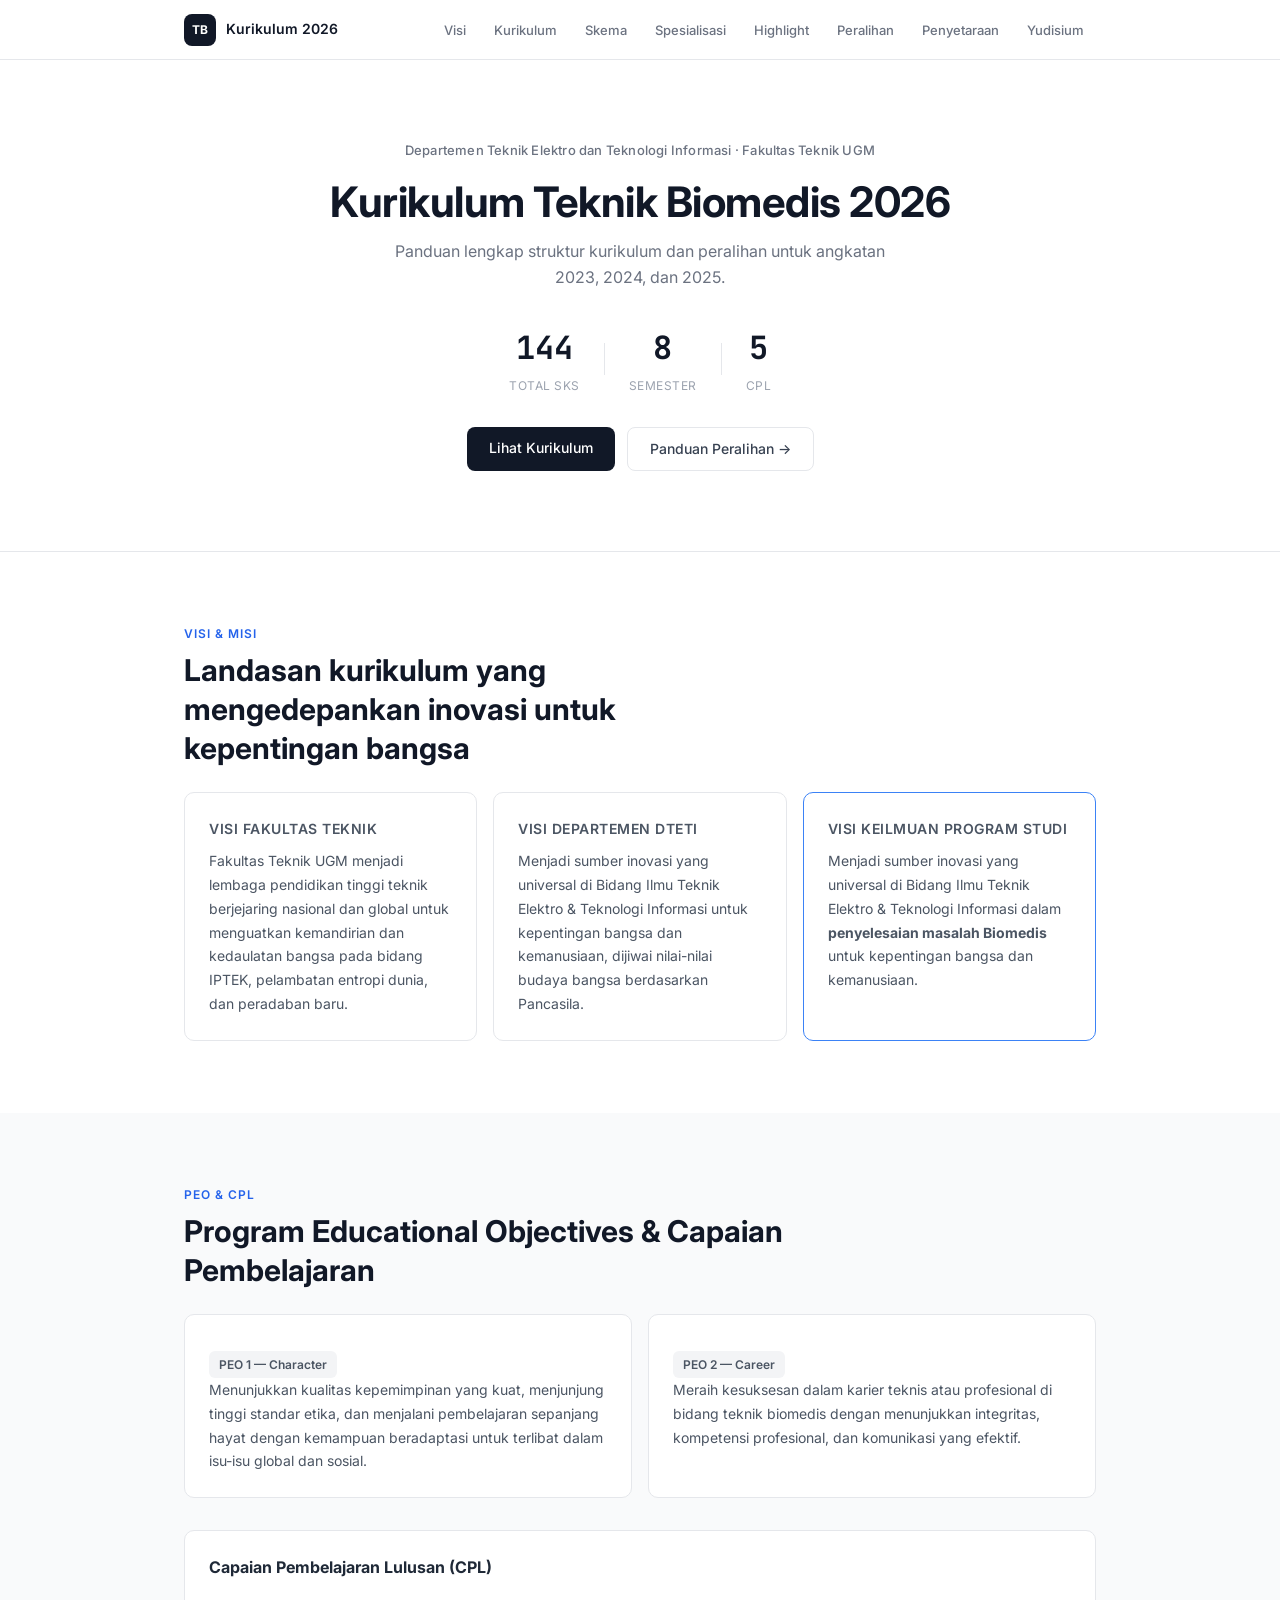
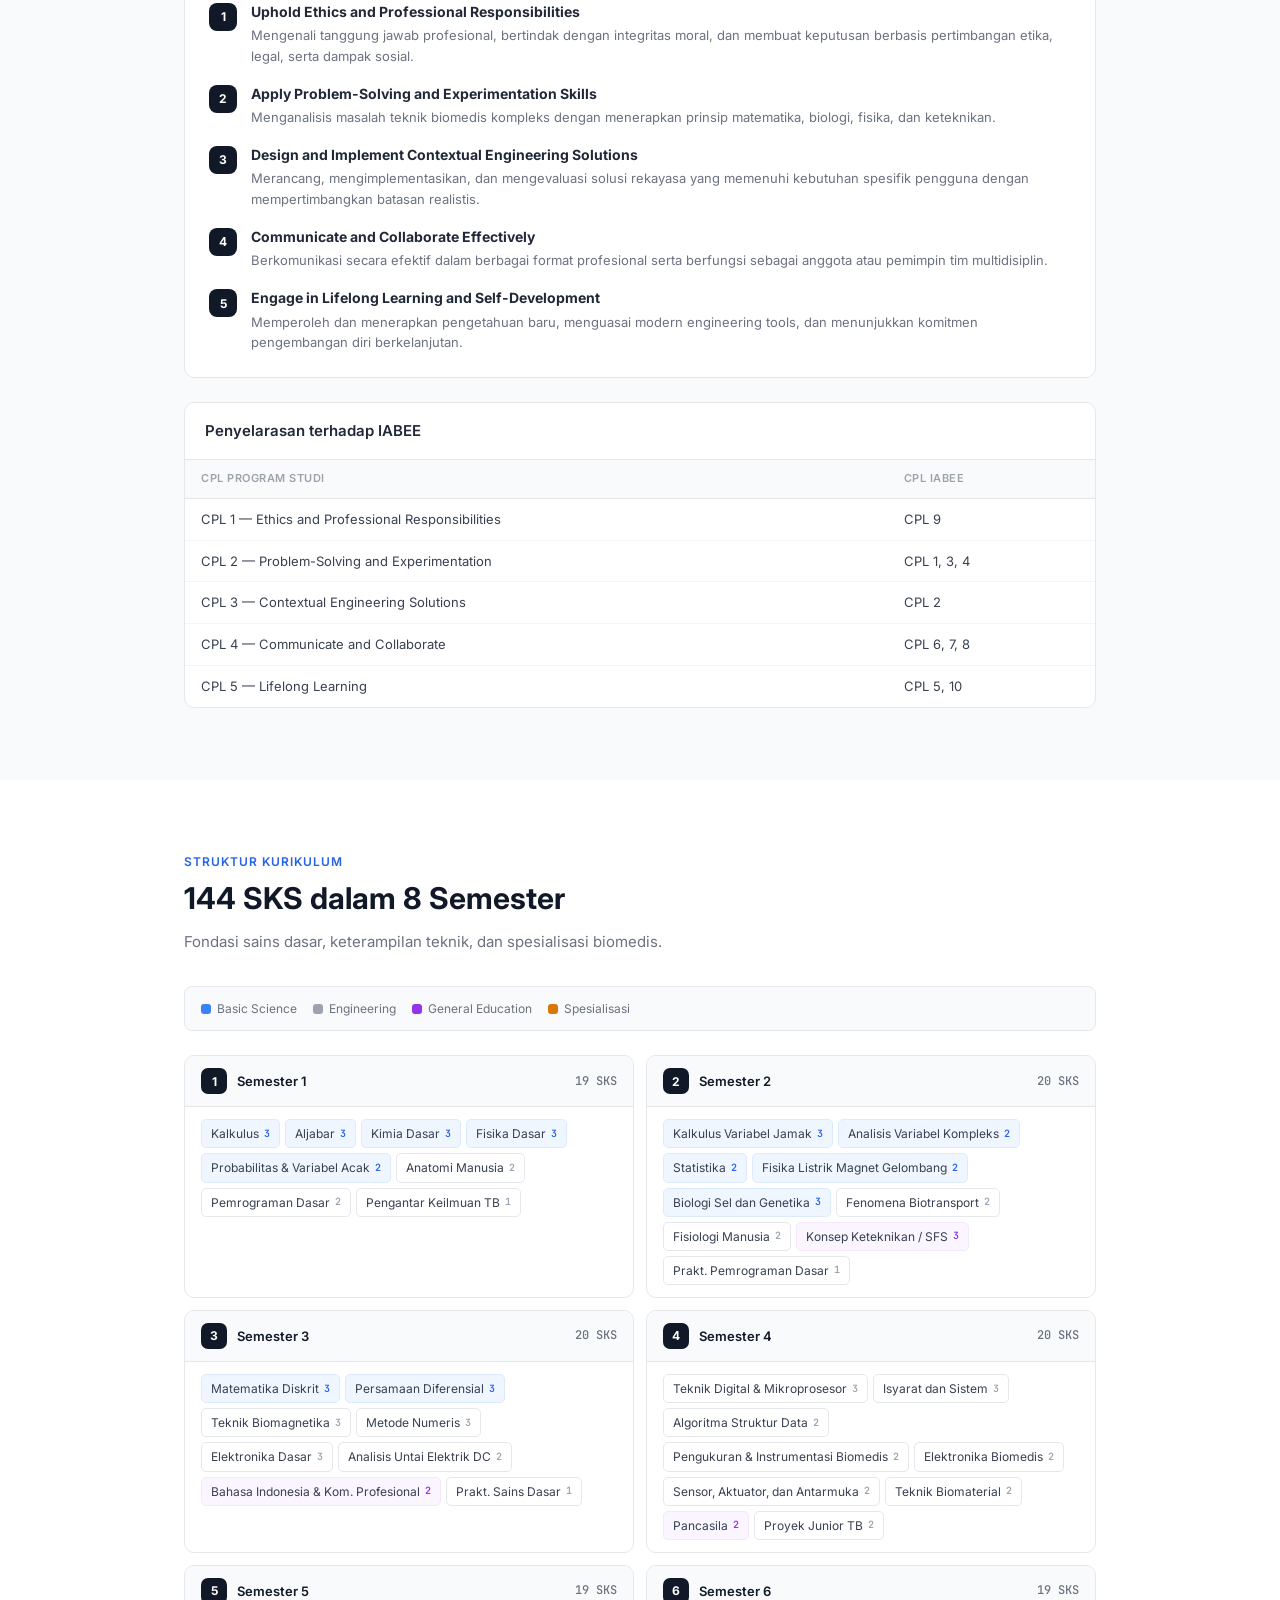
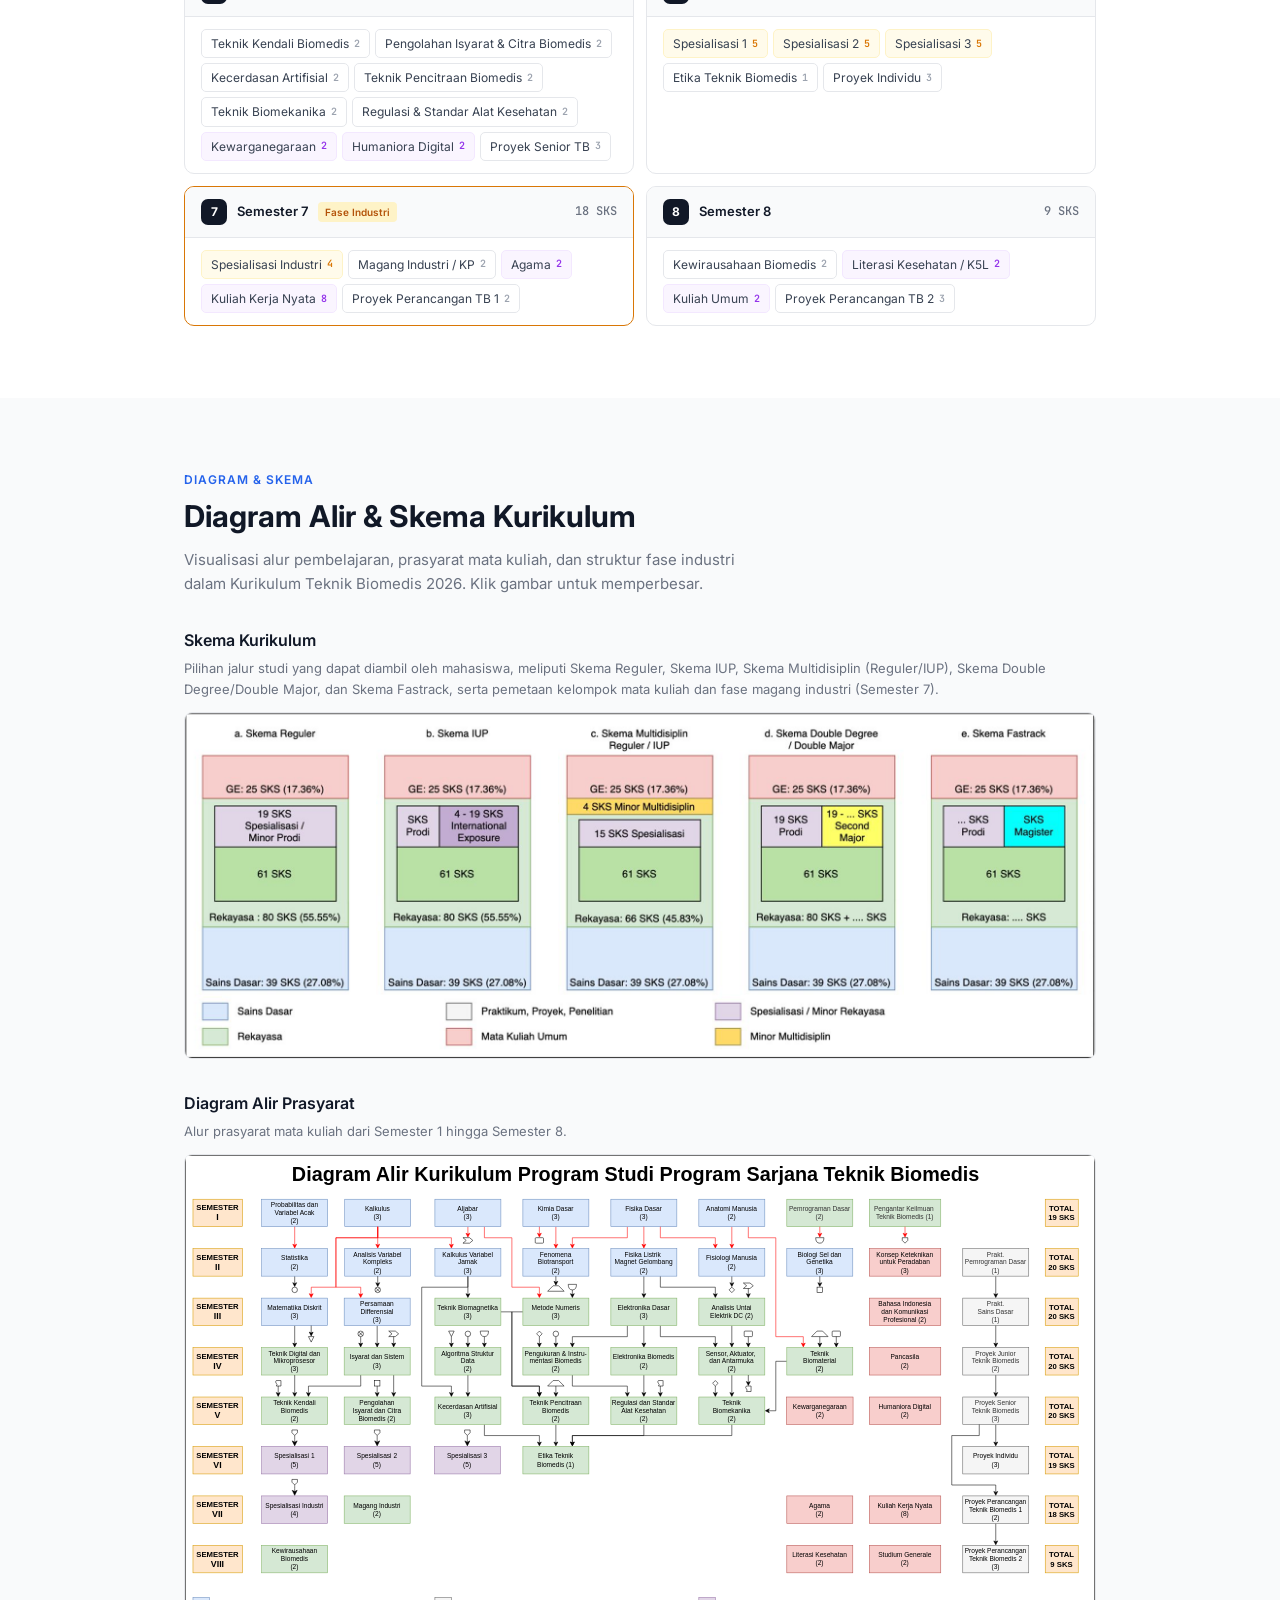
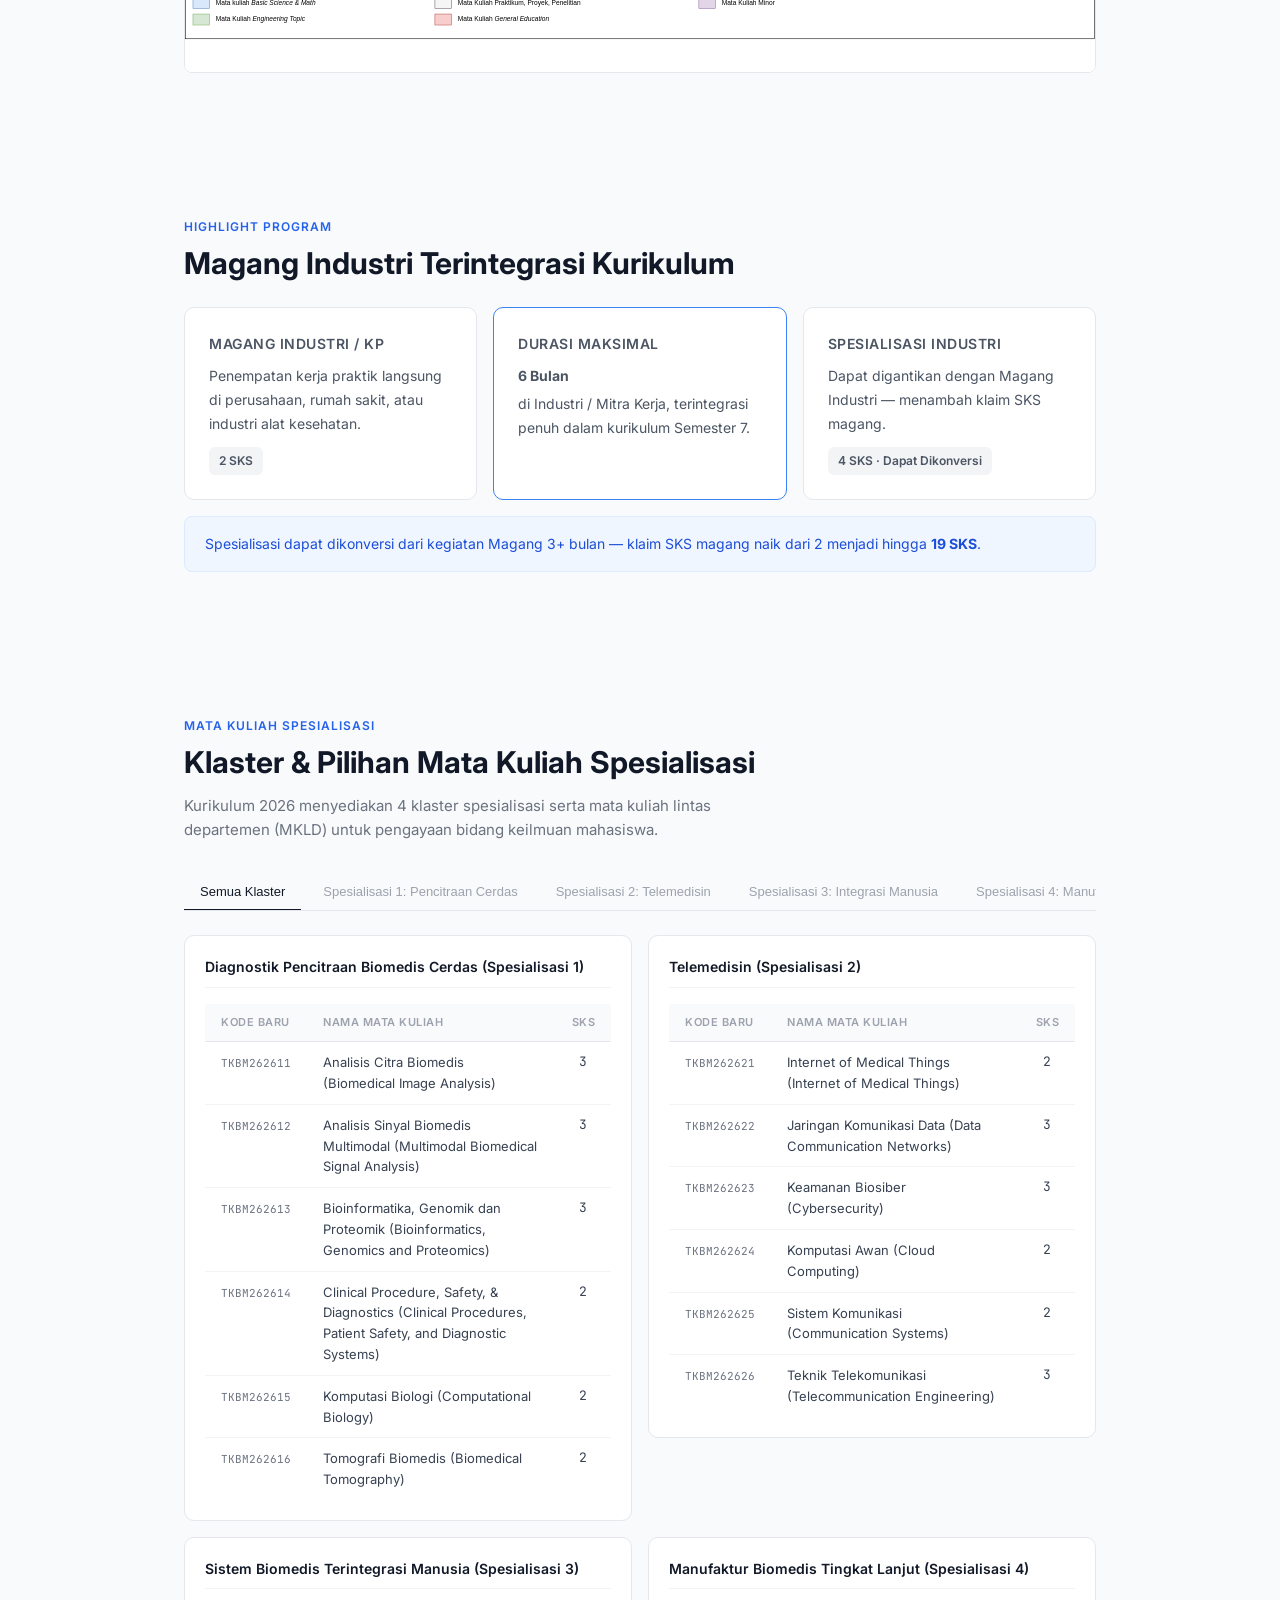
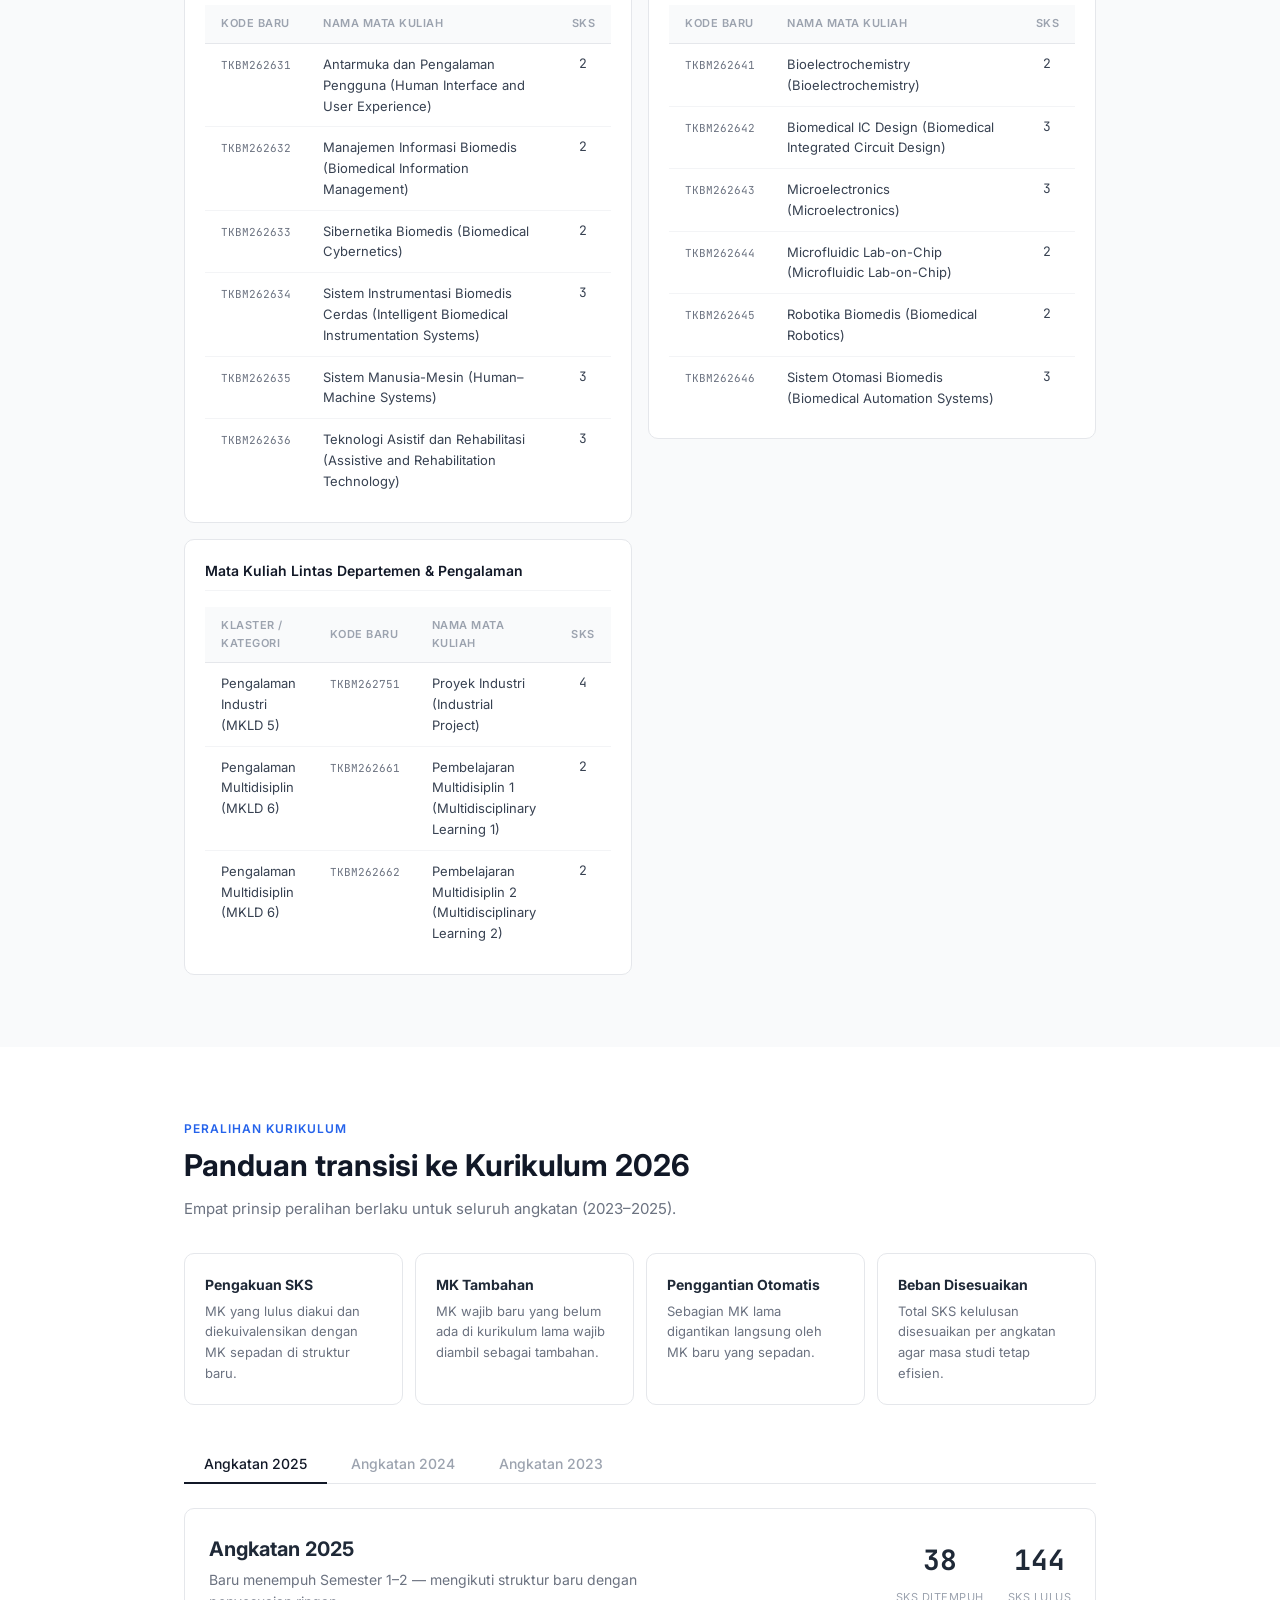
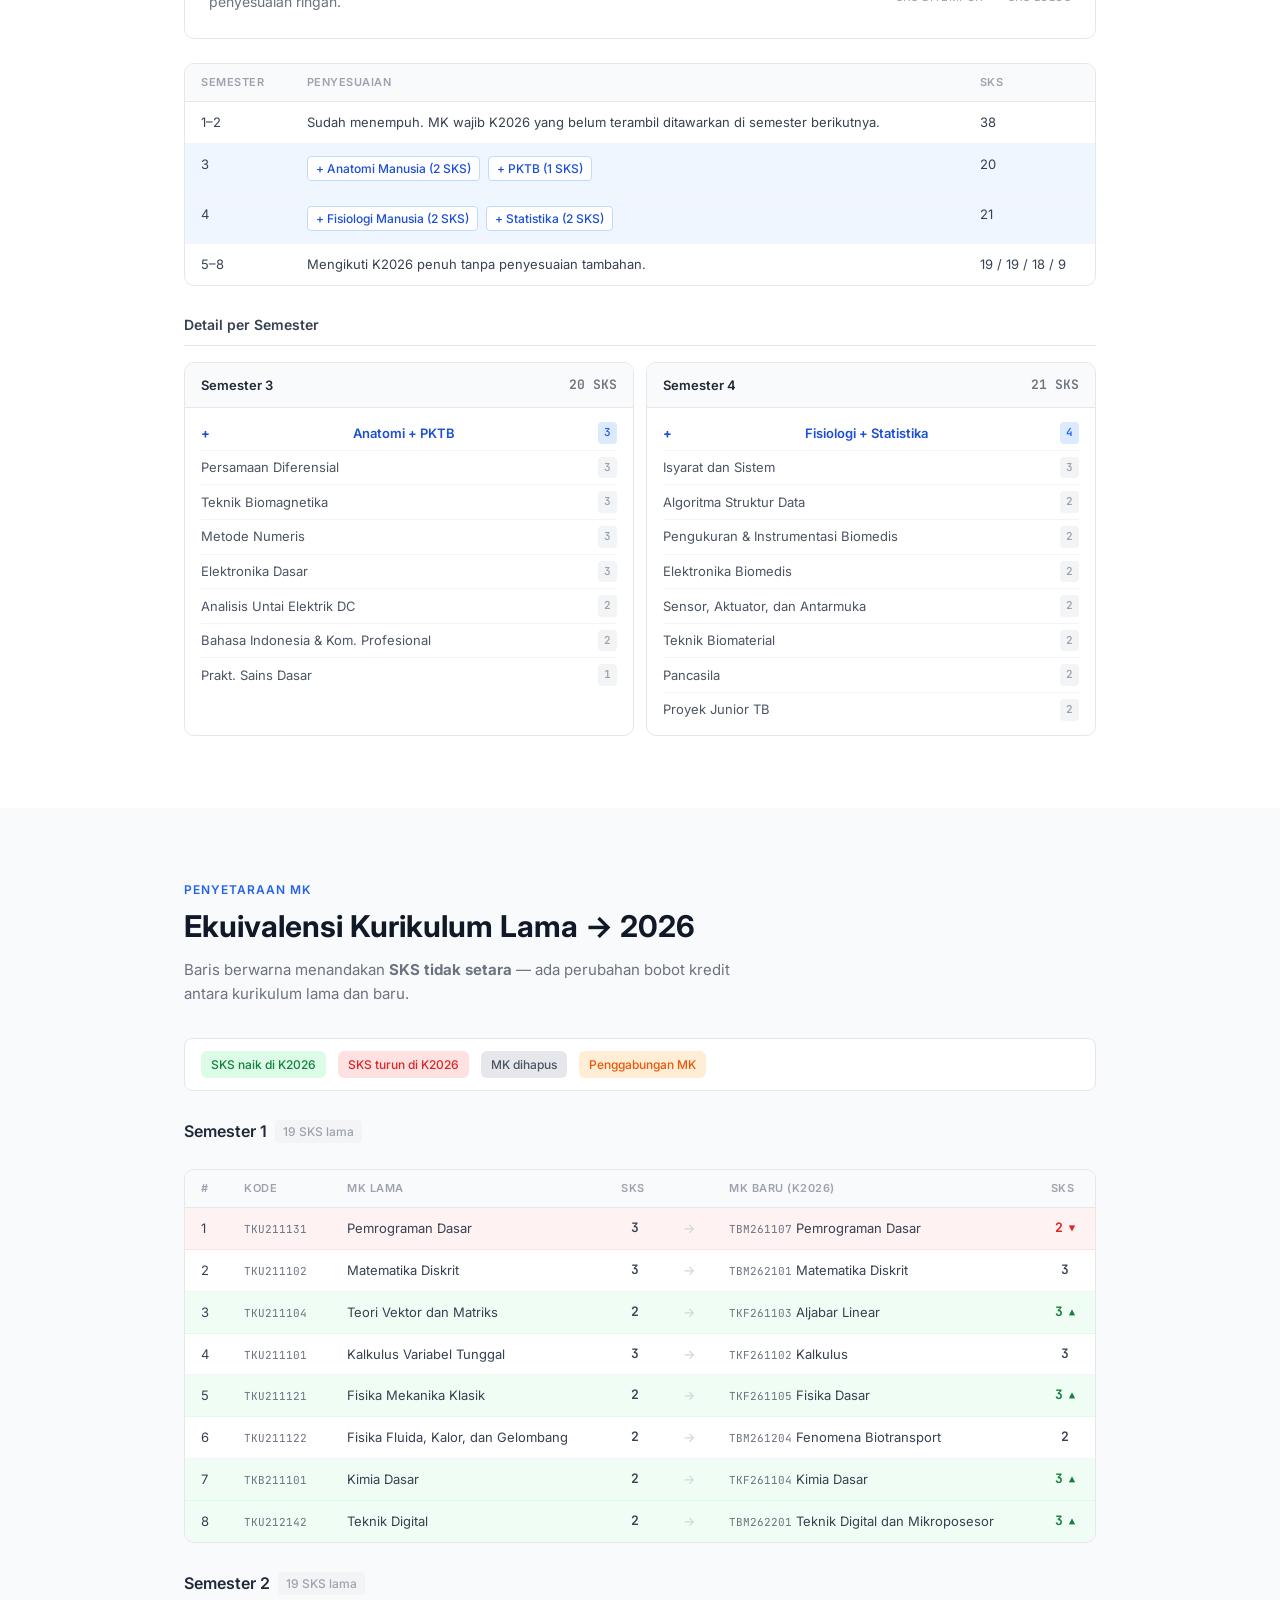
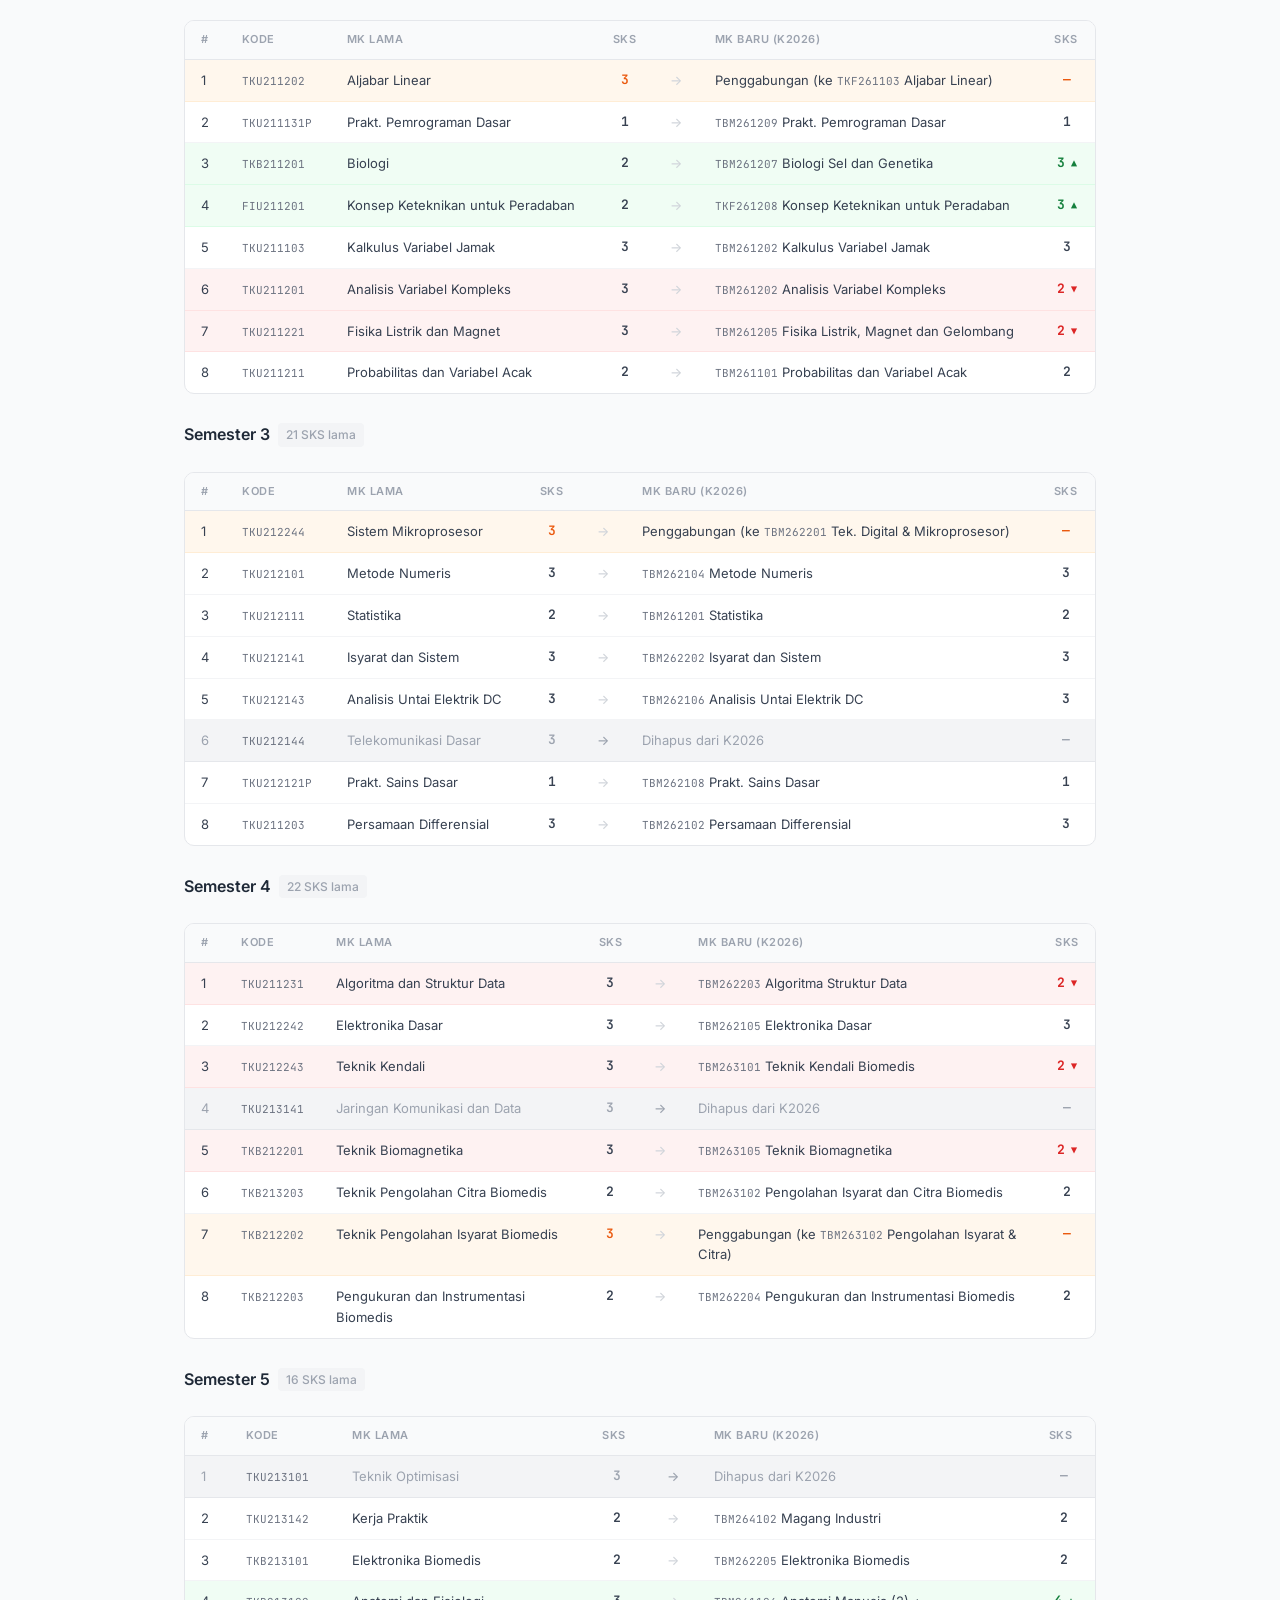
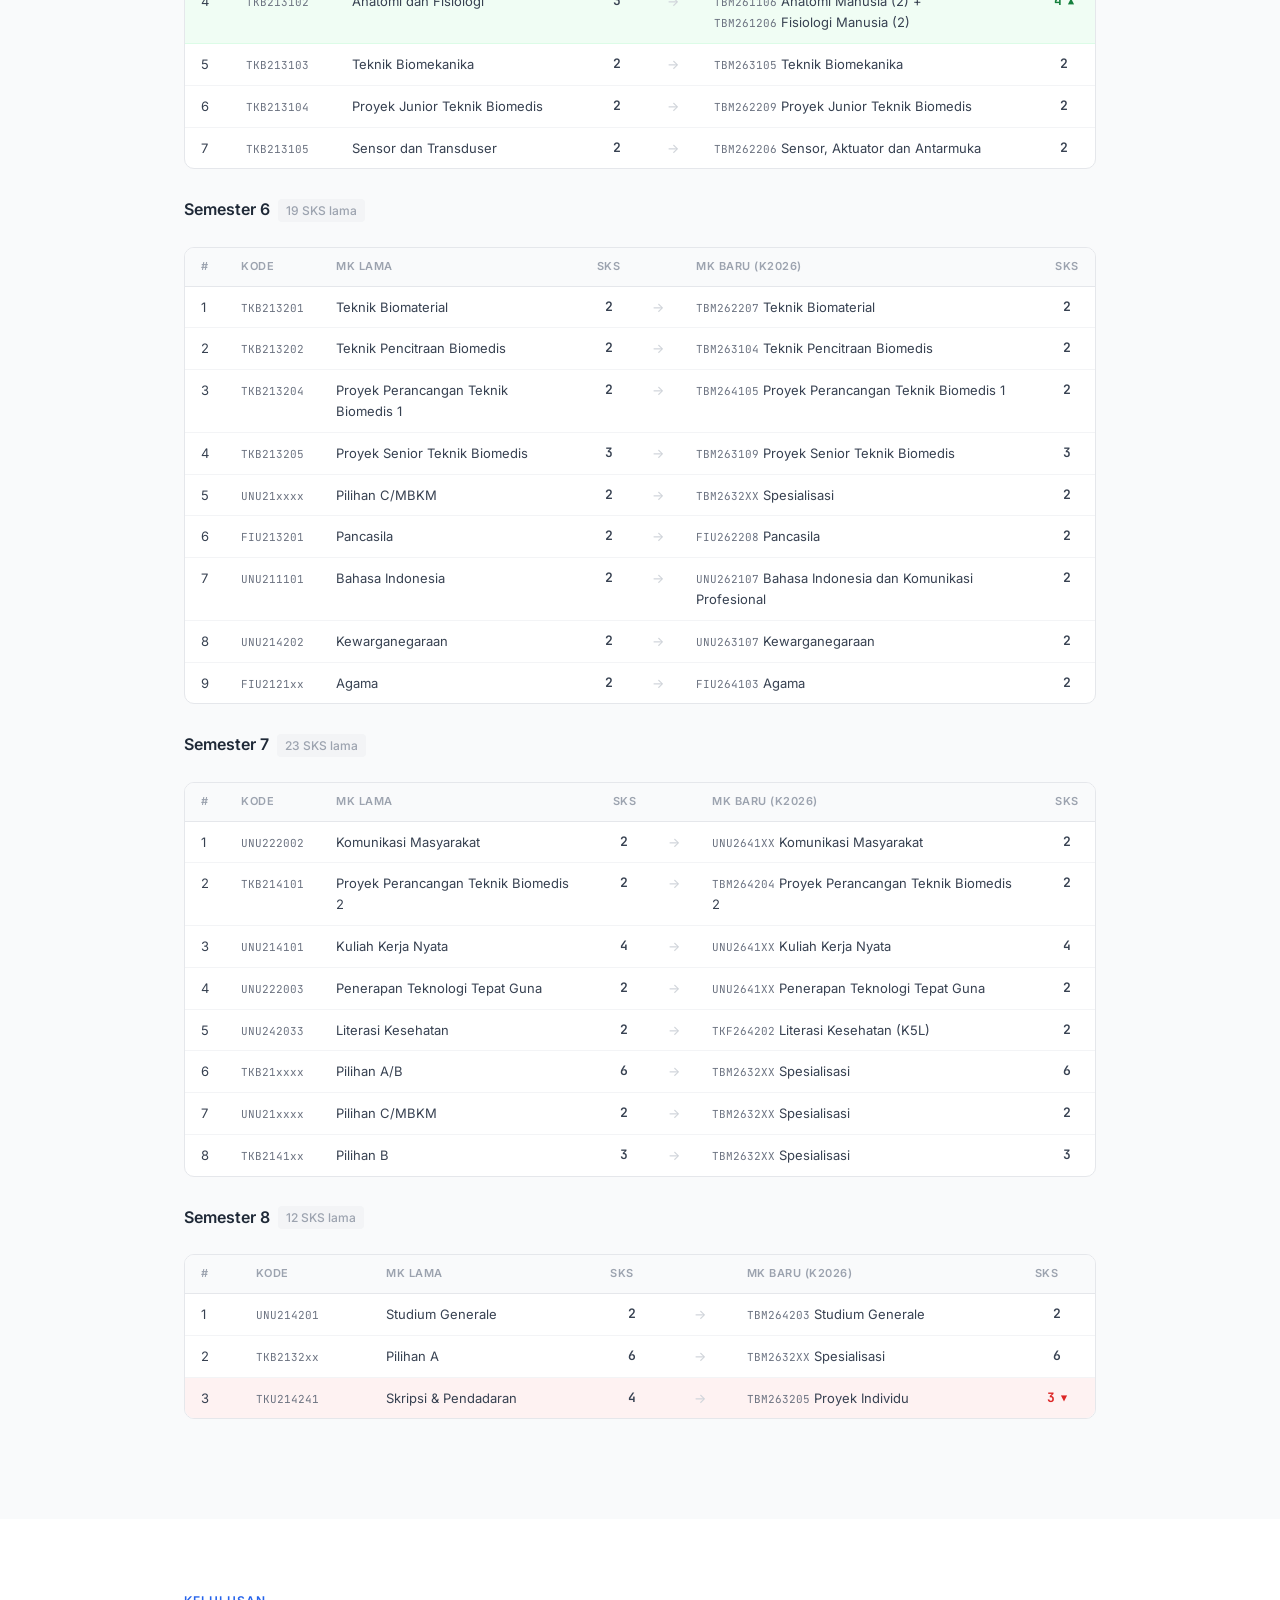
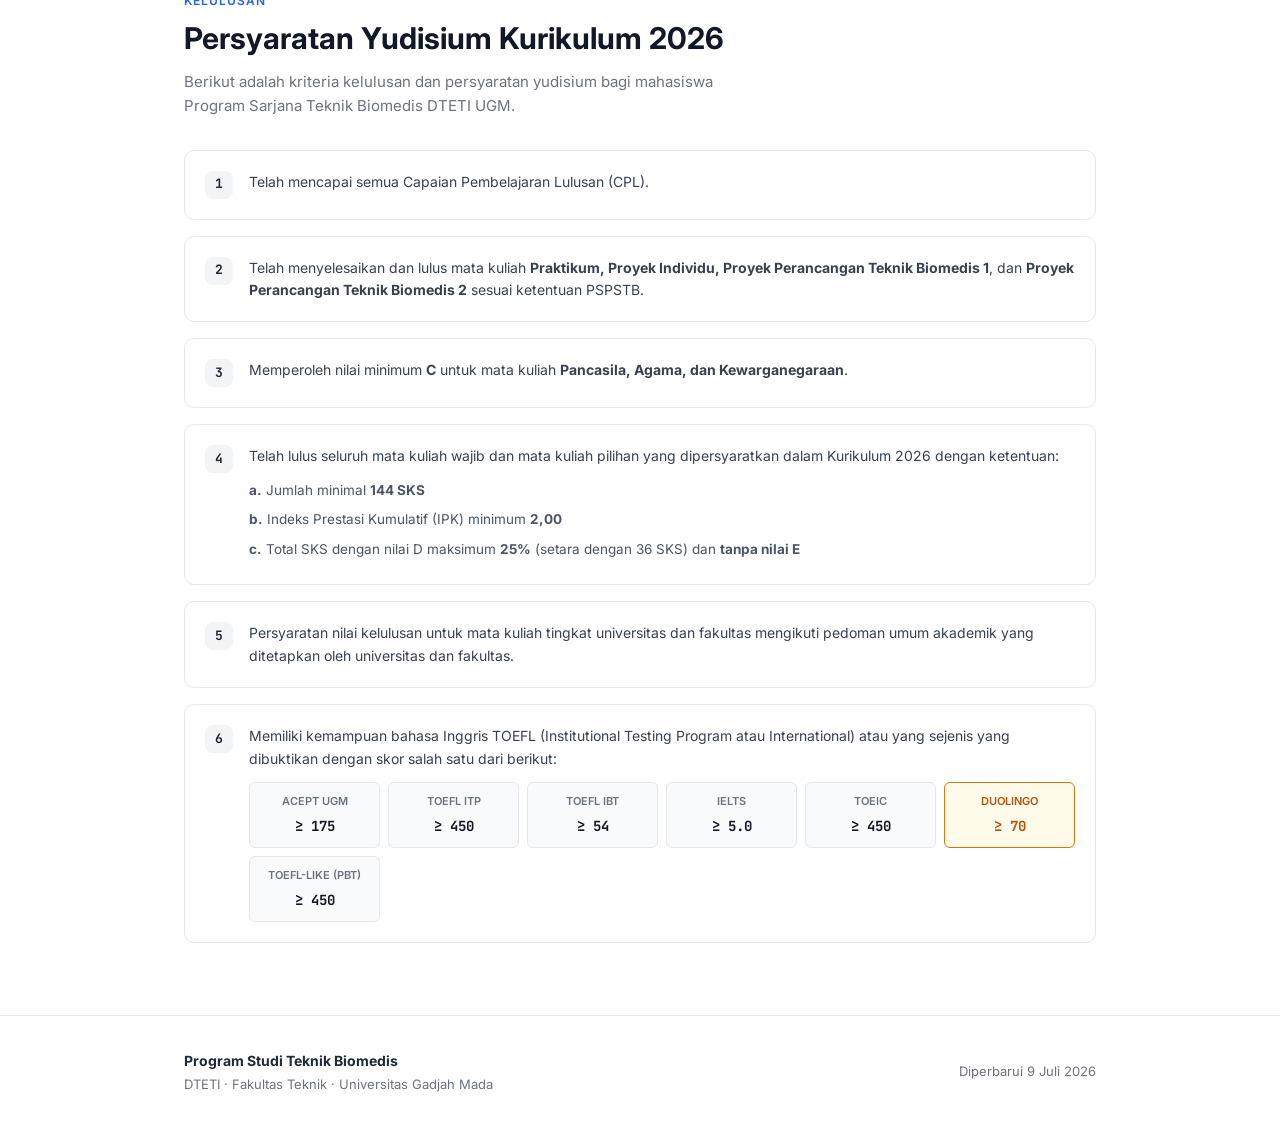
==== commit 377f9463: "update index" ====
--- a/index.html
+++ b/index.html
@@ -83,7 +83,8 @@
         <div class="card card-accent">
           <p class="card-label">Visi Keilmuan Program Studi</p>
           <p>Menjadi sumber inovasi yang universal di Bidang Ilmu Teknik Elektro & Teknologi Informasi dalam
-            <strong>penyelesaian masalah Biomedis</strong> untuk kepentingan bangsa dan kemanusiaan.</p>
+            <strong>penyelesaian masalah Biomedis</strong> untuk kepentingan bangsa dan kemanusiaan.
+          </p>
         </div>
       </div>
     </div>
@@ -336,7 +337,9 @@
       <div class="schema-block">
         <div class="schema-item">
           <h3>Skema Kurikulum</h3>
-          <p class="schema-desc-brief">Pilihan jalur studi yang dapat diambil oleh mahasiswa, meliputi Skema Reguler, Skema IUP, Skema Multidisiplin (Reguler/IUP), Skema Double Degree/Double Major, dan Skema Fastrack, serta pemetaan kelompok mata kuliah dan fase magang industri (Semester 7).</p>
+          <p class="schema-desc-brief">Pilihan jalur studi yang dapat diambil oleh mahasiswa, meliputi Skema Reguler,
+            Skema IUP, Skema Multidisiplin (Reguler/IUP), Skema Double Degree/Double Major, dan Skema Fastrack, serta
+            pemetaan kelompok mata kuliah dan fase magang industri (Semester 7).</p>
           <a href="figures/skema-kurikulum.png" target="_blank" class="schema-img-link">
             <img src="figures/skema-kurikulum.png" alt="Skema Kurikulum Teknik Biomedis UGM 2026" />
           </a>
@@ -728,10 +731,9 @@
             </ul>
           </div>
           <div class="detail-card">
-            <div class="detail-head"><span>Semester 4</span><span>20 SKS</span></div>
+            <div class="detail-head"><span>Semester 4</span><span>21 SKS</span></div>
             <ul>
               <li class="new">Fisiologi + Statistika <span>4</span></li>
-              <li>Teknik Digital & Mikroprosesor <span>3</span></li>
               <li>Isyarat dan Sistem <span>3</span></li>
               <li>Algoritma Struktur Data <span>2</span></li>
               <li>Pengukuran & Instrumentasi Biomedis <span>2</span></li>
@@ -784,7 +786,8 @@
               <tr class="row-adj">
                 <td>6</td>
                 <td><span class="mk-add">+ Fisiologi (2)</span> <span class="mk-add">+ Sensor dan Antarmuka (2)</span>
-                  <span class="mk-add">+ Pancasila (2)</span> <span class="mk-add">+ Proyek Senior (3)</span></td>
+                  <span class="mk-add">+ Pancasila (2)</span> <span class="mk-add">+ Proyek Senior (3)</span>
+                </td>
                 <td>19</td>
               </tr>
               <tr class="row-adj">
@@ -807,7 +810,7 @@
             <div class="detail-head"><span>Semester 5</span><span>19 SKS</span></div>
             <ul>
               <li class="new">Elektronika Biomedis <span>2</span></li>
-              <li class="new">Anatomi <span>2</span></li>
+              <li class="new">Anatomi + PKTB <span>3</span></li>
               <li>Kecerdasan Artifisial <span>2</span></li>
               <li>Teknik Pencitraan Biomedis <span>2</span></li>
               <li>Teknik Biomekanika <span>2</span></li>
@@ -828,9 +831,10 @@
             </ul>
           </div>
           <div class="detail-card">
-            <div class="detail-head"><span>Semester 7 — Fase Industri</span><span>18 SKS</span></div>
+            <div class="detail-head"><span>Semester 7 — Fase Industri</span><span>20 SKS</span></div>
             <ul>
               <li>Spesialisasi Industri <span>4</span></li>
+              <li>Kerja Parktik/Magang Industri<span>2</span></li>
               <li class="new">Bahasa Indonesia <span>2</span></li>
               <li>Agama <span>2</span></li>
               <li>Kuliah Kerja Nyata <span>8</span></li>
@@ -873,7 +877,8 @@
                 <td>7</td>
                 <td><span class="mk-add">+ Etika (1)*</span> <span class="mk-add">+ Regulasi & Standar Alkes (2)</span>
                   <span class="mk-add">+ Kecerdasan Artifisial (2)</span> <span class="mk-add">+ Proyek Perancangan TB 2
-                    (2)</span></td>
+                    (2)</span>
+                </td>
                 <td>19</td>
               </tr>
               <tr class="row-adj">
@@ -891,7 +896,7 @@
         <h4 class="detail-heading">Detail per Semester</h4>
         <div class="detail-grid">
           <div class="detail-card">
-            <div class="detail-head"><span>Semester 7 — Fase Industri</span><span>18 SKS</span></div>
+            <div class="detail-head"><span>Semester 7 — Fase Industri</span><span>19 SKS</span></div>
             <ul>
               <li class="new">Etika TB + Spesialisasi Industri <span>4</span></li>
               <li class="new">Regulasi & Standar Alat Kesehatan <span>2</span></li>
@@ -901,9 +906,10 @@
             </ul>
           </div>
           <div class="detail-card">
-            <div class="detail-head"><span>Semester 8</span><span>9 SKS</span></div>
+            <div class="detail-head"><span>Semester 8</span><span>11 SKS</span></div>
             <ul>
               <li>Kewirausahaan Biomedis <span>2</span></li>
+              <li>Literasi Kesehatan <span>2</span></li>
               <li class="new">Digital Humanities <span>2</span></li>
               <li>Kuliah Umum <span>2</span></li>
               <li class="new">Proyek Individu <span>3</span></li>
@@ -915,7 +921,7 @@
   </section>
 
   <!-- PENYETARAAN -->
-    <section class="section section-alt" id="penyetaraan">
+  <section class="section section-alt" id="penyetaraan">
     <div class="container">
       <div class="section-label">Penyetaraan MK</div>
       <h2>Ekuivalensi Kurikulum Lama → 2026</h2>
@@ -1638,50 +1644,59 @@
     </div>
   </section>
 
-<!-- YUDISIUM -->
+  <!-- YUDISIUM -->
   <section class="section" id="yudisium">
     <div class="container">
       <div class="section-label">Kelulusan</div>
       <h2>Persyaratan Yudisium Kurikulum 2026</h2>
-      <p class="section-desc">Berikut adalah kriteria kelulusan dan persyaratan yudisium bagi mahasiswa Program Sarjana Teknik Biomedis DTETI UGM.</p>
+      <p class="section-desc">Berikut adalah kriteria kelulusan dan persyaratan yudisium bagi mahasiswa Program Sarjana
+        Teknik Biomedis DTETI UGM.</p>
 
       <div class="yudisium-list">
         <div class="yudisium-card">
-          <span class="yudisium-num">26</span>
+          <span class="yudisium-num">1</span>
           <p>Telah mencapai semua Capaian Pembelajaran Lulusan (CPL).</p>
         </div>
 
         <div class="yudisium-card">
-          <span class="yudisium-num">27</span>
-          <p>Telah menyelesaikan dan lulus mata kuliah <strong>Praktikum, Proyek Individu, Proyek Perancangan Teknik Biomedis 1</strong>, dan <strong>Proyek Perancangan Teknik Biomedis 2</strong> sesuai ketentuan PSPSTB.</p>
+          <span class="yudisium-num">2</span>
+          <p>Telah menyelesaikan dan lulus mata kuliah <strong>Praktikum, Proyek Individu, Proyek Perancangan Teknik
+              Biomedis 1</strong>, dan <strong>Proyek Perancangan Teknik Biomedis 2</strong> sesuai ketentuan PSPSTB.
+          </p>
         </div>
 
         <div class="yudisium-card">
-          <span class="yudisium-num">28</span>
-          <p>Memperoleh nilai minimum <strong>C</strong> untuk mata kuliah <strong>Pancasila, Agama, dan Kewarganegaraan</strong>.</p>
+          <span class="yudisium-num">3</span>
+          <p>Memperoleh nilai minimum <strong>C</strong> untuk mata kuliah <strong>Pancasila, Agama, dan
+              Kewarganegaraan</strong>.</p>
         </div>
 
         <div class="yudisium-card">
-          <span class="yudisium-num">29</span>
+          <span class="yudisium-num">4</span>
           <div class="yudisium-details">
-            <p>Telah lulus seluruh mata kuliah wajib dan mata kuliah pilihan yang dipersyaratkan dalam Kurikulum 2026 dengan ketentuan:</p>
+            <p>Telah lulus seluruh mata kuliah wajib dan mata kuliah pilihan yang dipersyaratkan dalam Kurikulum 2026
+              dengan ketentuan:</p>
             <ul class="sub-req">
               <li><strong>a.</strong> Jumlah minimal <strong>144 SKS</strong></li>
               <li><strong>b.</strong> Indeks Prestasi Kumulatif (IPK) minimum <strong>2,00</strong></li>
-              <li><strong>c.</strong> Total SKS dengan nilai D maksimum <strong>25%</strong> (setara dengan 36 SKS) dan <strong>tanpa nilai E</strong></li>
+              <li><strong>c.</strong> Total SKS dengan nilai D maksimum <strong>25%</strong> (setara dengan 36 SKS) dan
+                <strong>tanpa nilai E</strong>
+              </li>
             </ul>
           </div>
         </div>
 
         <div class="yudisium-card">
-          <span class="yudisium-num">30</span>
-          <p>Persyaratan nilai kelulusan untuk mata kuliah tingkat universitas dan fakultas mengikuti pedoman umum akademik yang ditetapkan oleh universitas dan fakultas.</p>
+          <span class="yudisium-num">5</span>
+          <p>Persyaratan nilai kelulusan untuk mata kuliah tingkat universitas dan fakultas mengikuti pedoman umum
+            akademik yang ditetapkan oleh universitas dan fakultas.</p>
         </div>
 
         <div class="yudisium-card">
-          <span class="yudisium-num">31</span>
+          <span class="yudisium-num">6</span>
           <div class="yudisium-details">
-            <p>Memiliki kemampuan bahasa Inggris TOEFL (Institutional Testing Program atau International) atau yang sejenis yang dibuktikan dengan skor salah satu dari berikut:</p>
+            <p>Memiliki kemampuan bahasa Inggris TOEFL (Institutional Testing Program atau International) atau yang
+              sejenis yang dibuktikan dengan skor salah satu dari berikut:</p>
             <div class="score-grid">
               <div class="score-item">
                 <span class="score-name">AcEPT UGM</span>
--- a/style.css
+++ b/style.css
@@ -403,6 +403,21 @@
 .eq-table td:nth-child(5) { color: var(--gray-300); text-align: center; font-weight: 500; }
 .eq-table td:nth-child(4),
 .eq-table td:nth-child(7) { font-family: var(--mono); font-weight: 600; text-align: center; }
+
+/* Status badge column */
+.eq-badge {
+  display: inline-block;
+  font-size: 11px;
+  font-weight: 600;
+  padding: 3px 8px;
+  border-radius: 5px;
+  white-space: nowrap;
+}
+.eq-badge.eq-up    { background: var(--green-100); color: var(--green-700); }
+.eq-badge.eq-down  { background: var(--red-100);   color: var(--red-600); }
+.eq-badge.eq-same  { background: var(--gray-100);  color: var(--gray-500); }
+.eq-badge.eq-gone  { background: var(--gray-200);  color: var(--gray-600); }
+.eq-badge.eq-merge { background: var(--orange-100); color: var(--orange-600); }
 
 /* SKS naik (baru > lama) */
 .eq-table tr.sks-up { background: var(--green-50); }
@@ -636,3 +651,5 @@
   .spec-grid { grid-template-columns: 1fr; }
   .footer-inner { flex-direction: column; text-align: center; }
 }
+
+
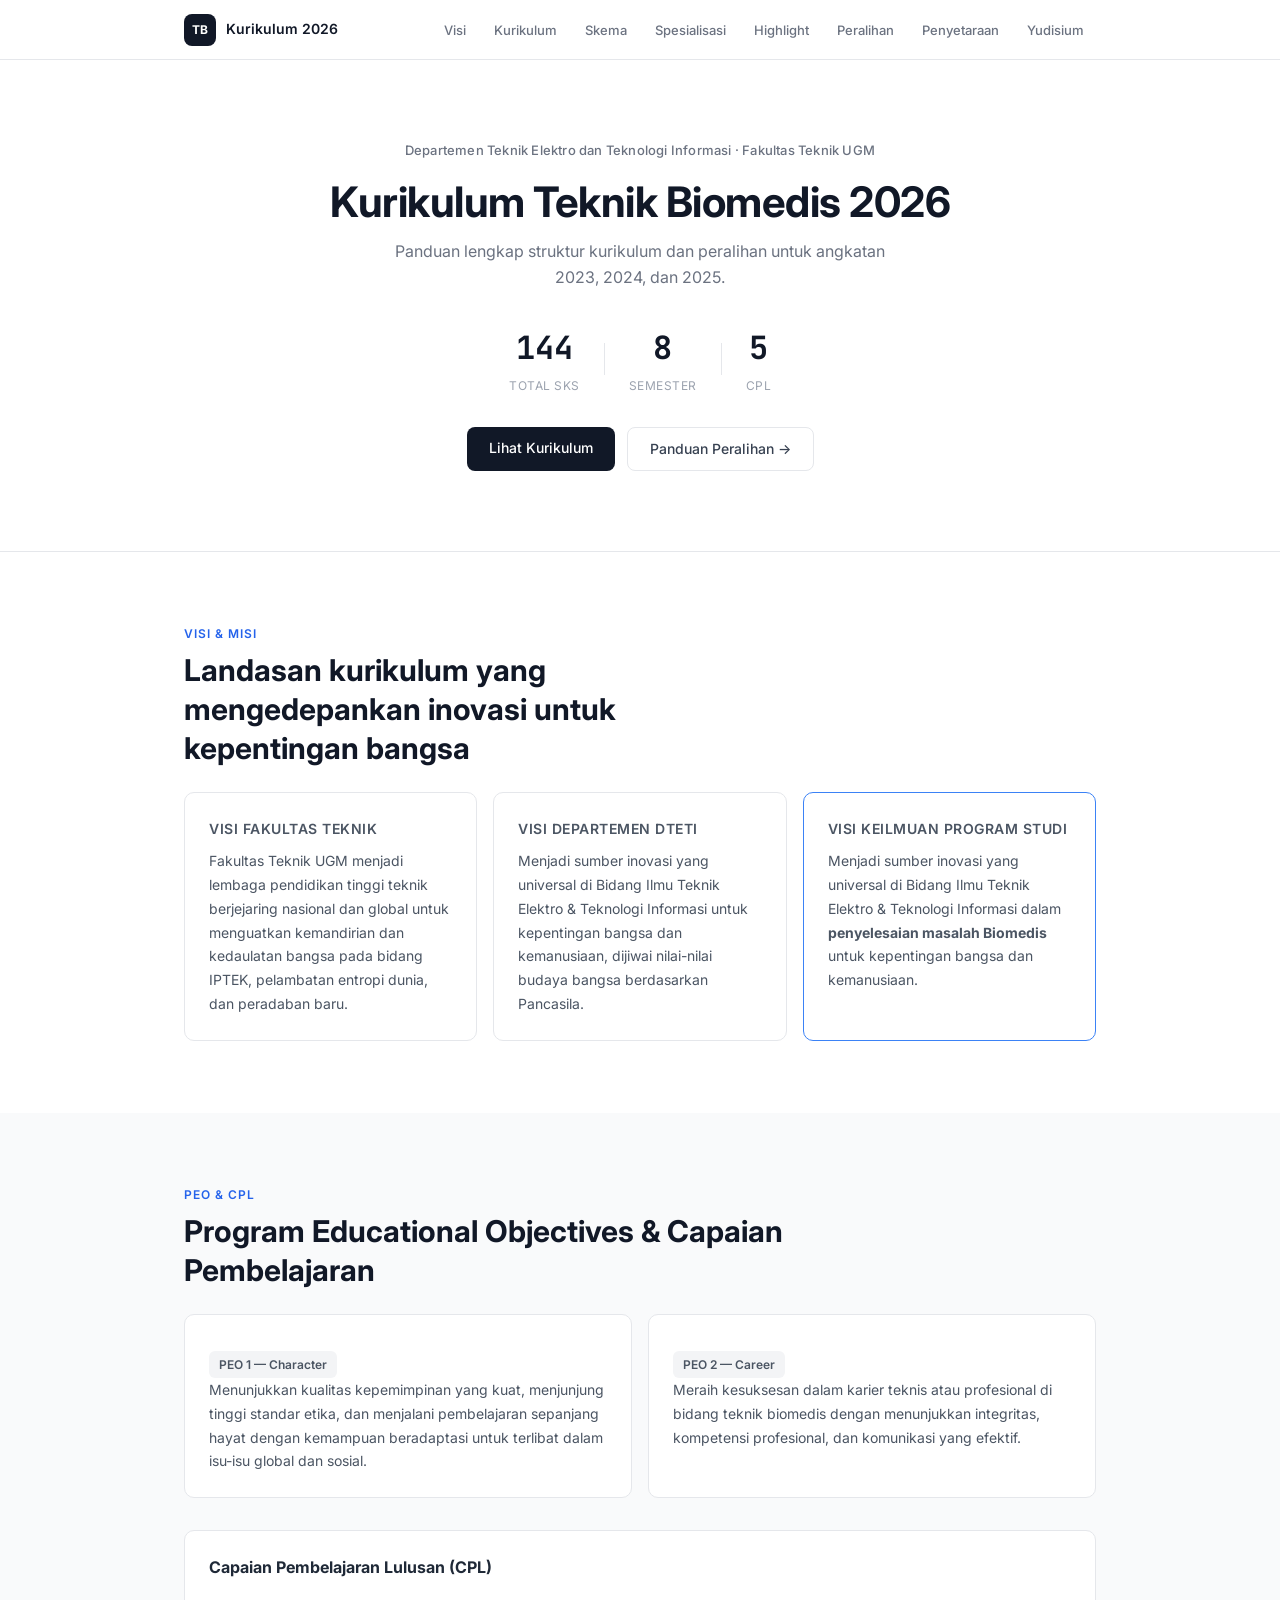
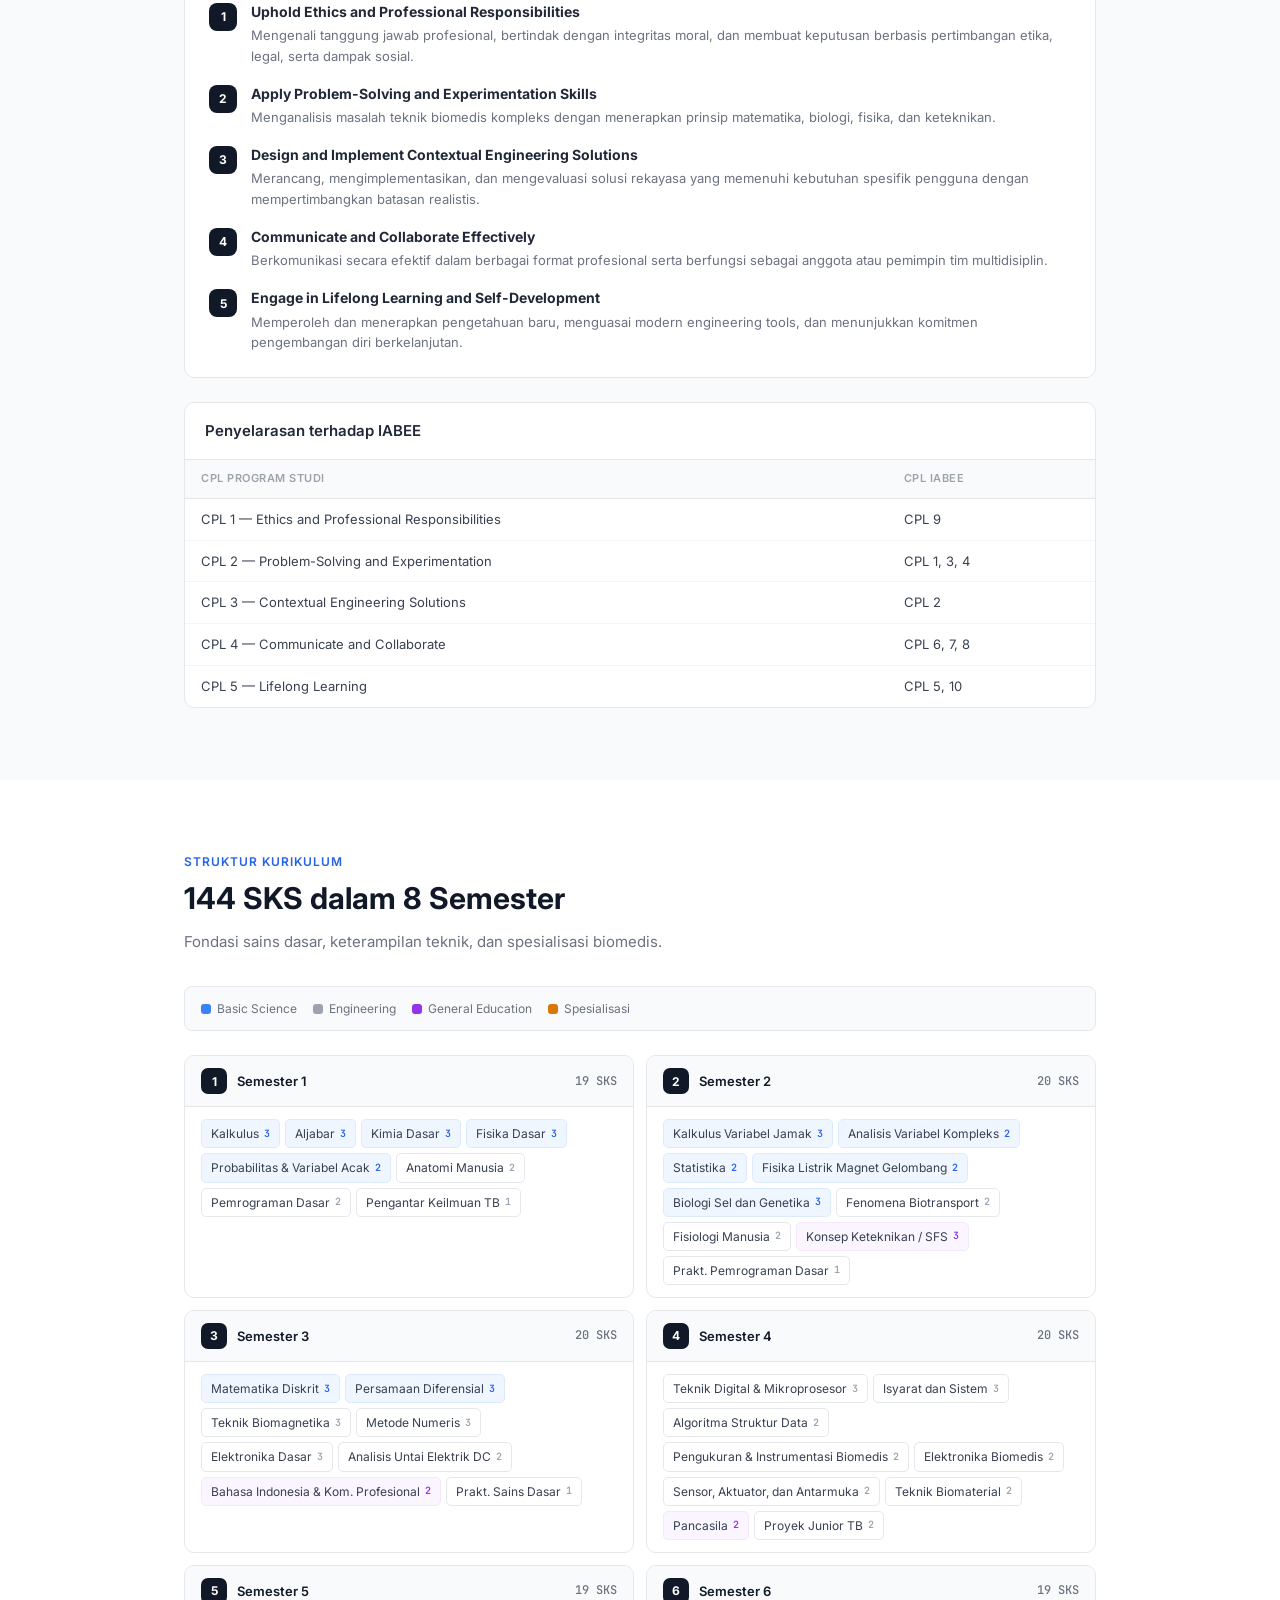
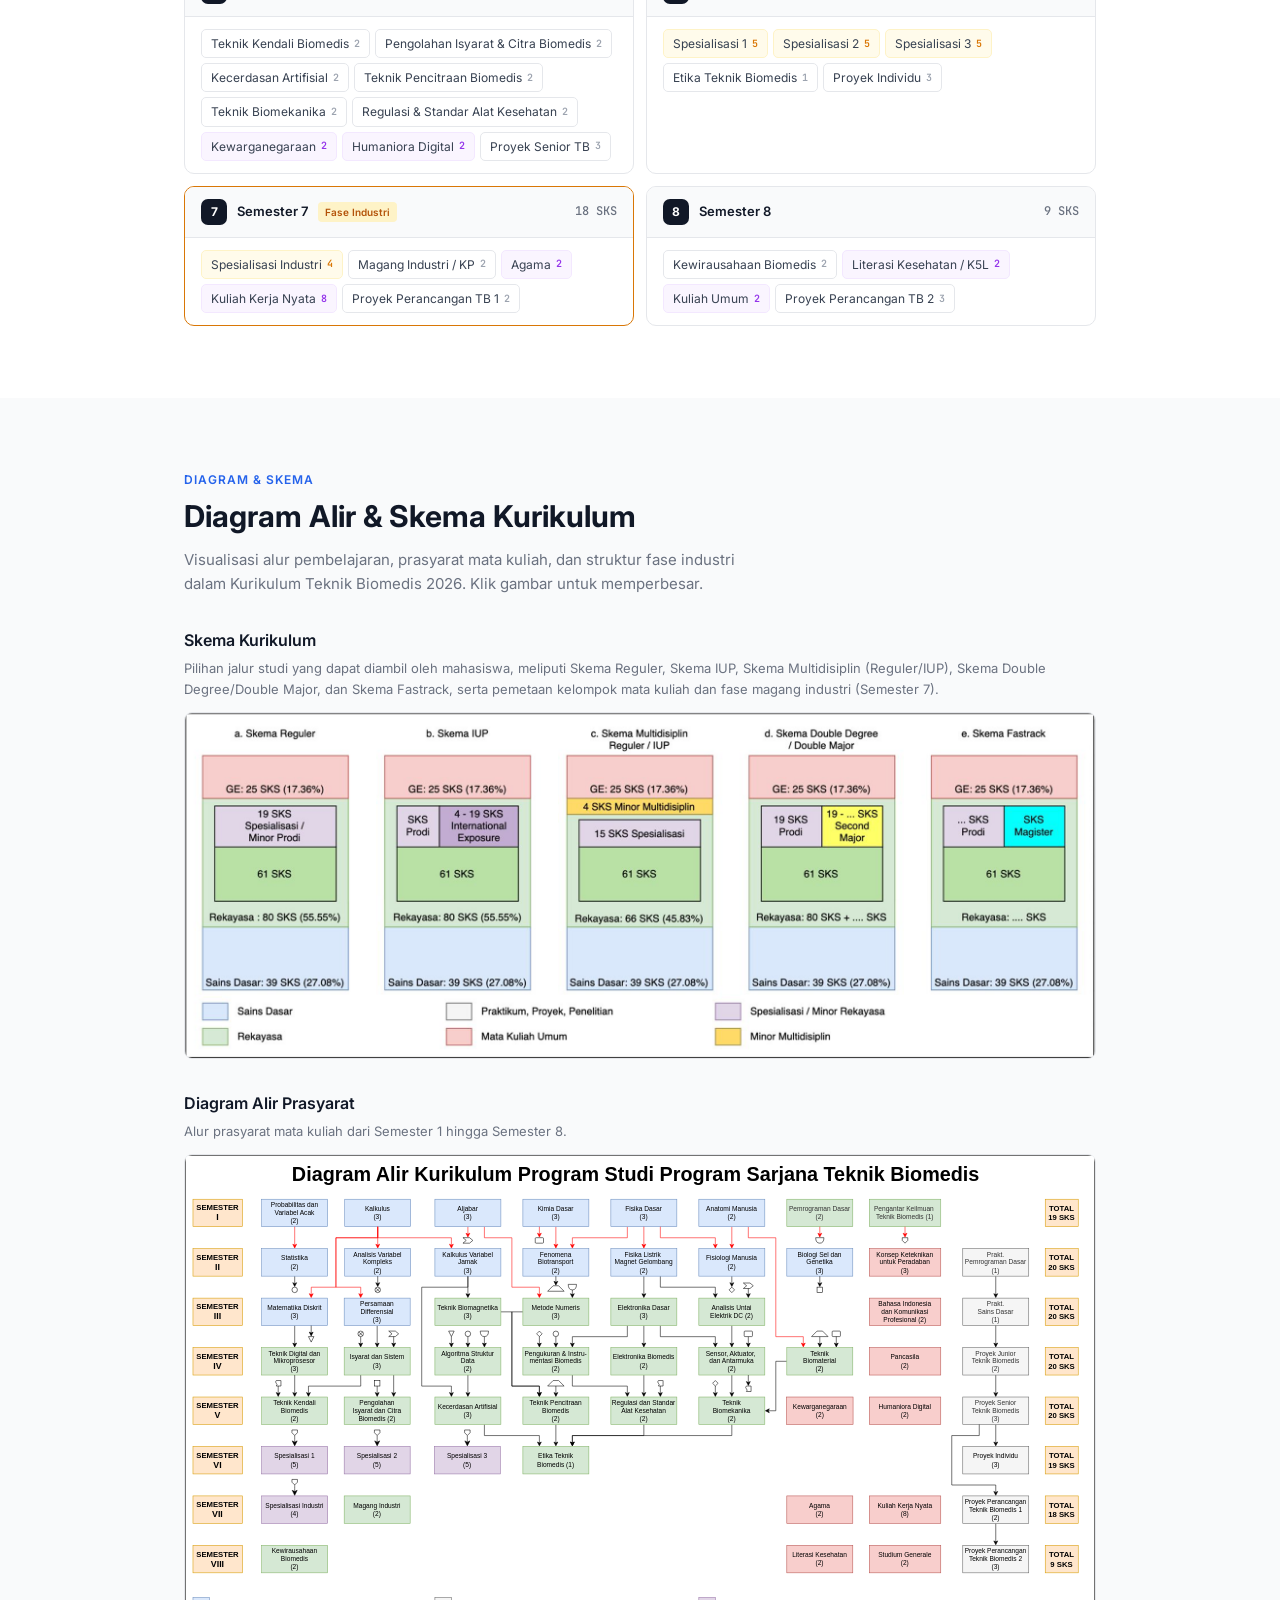
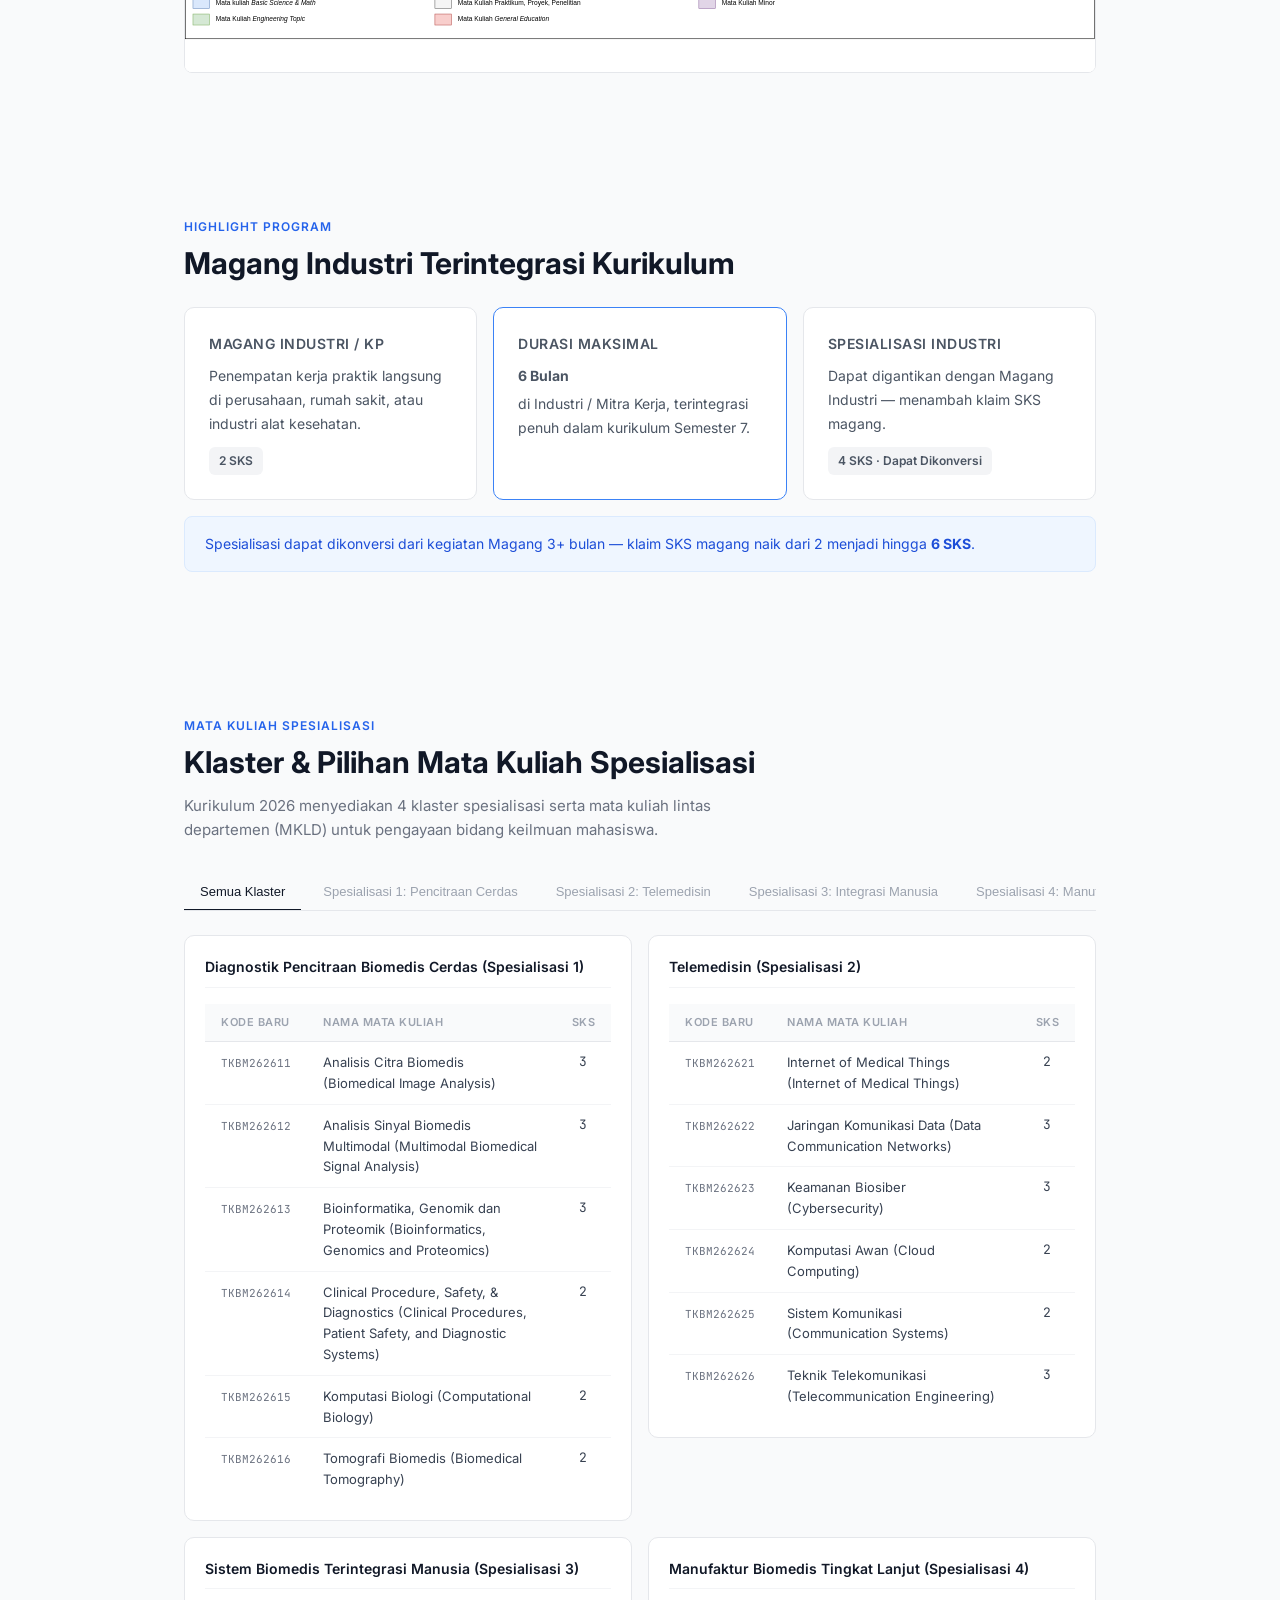
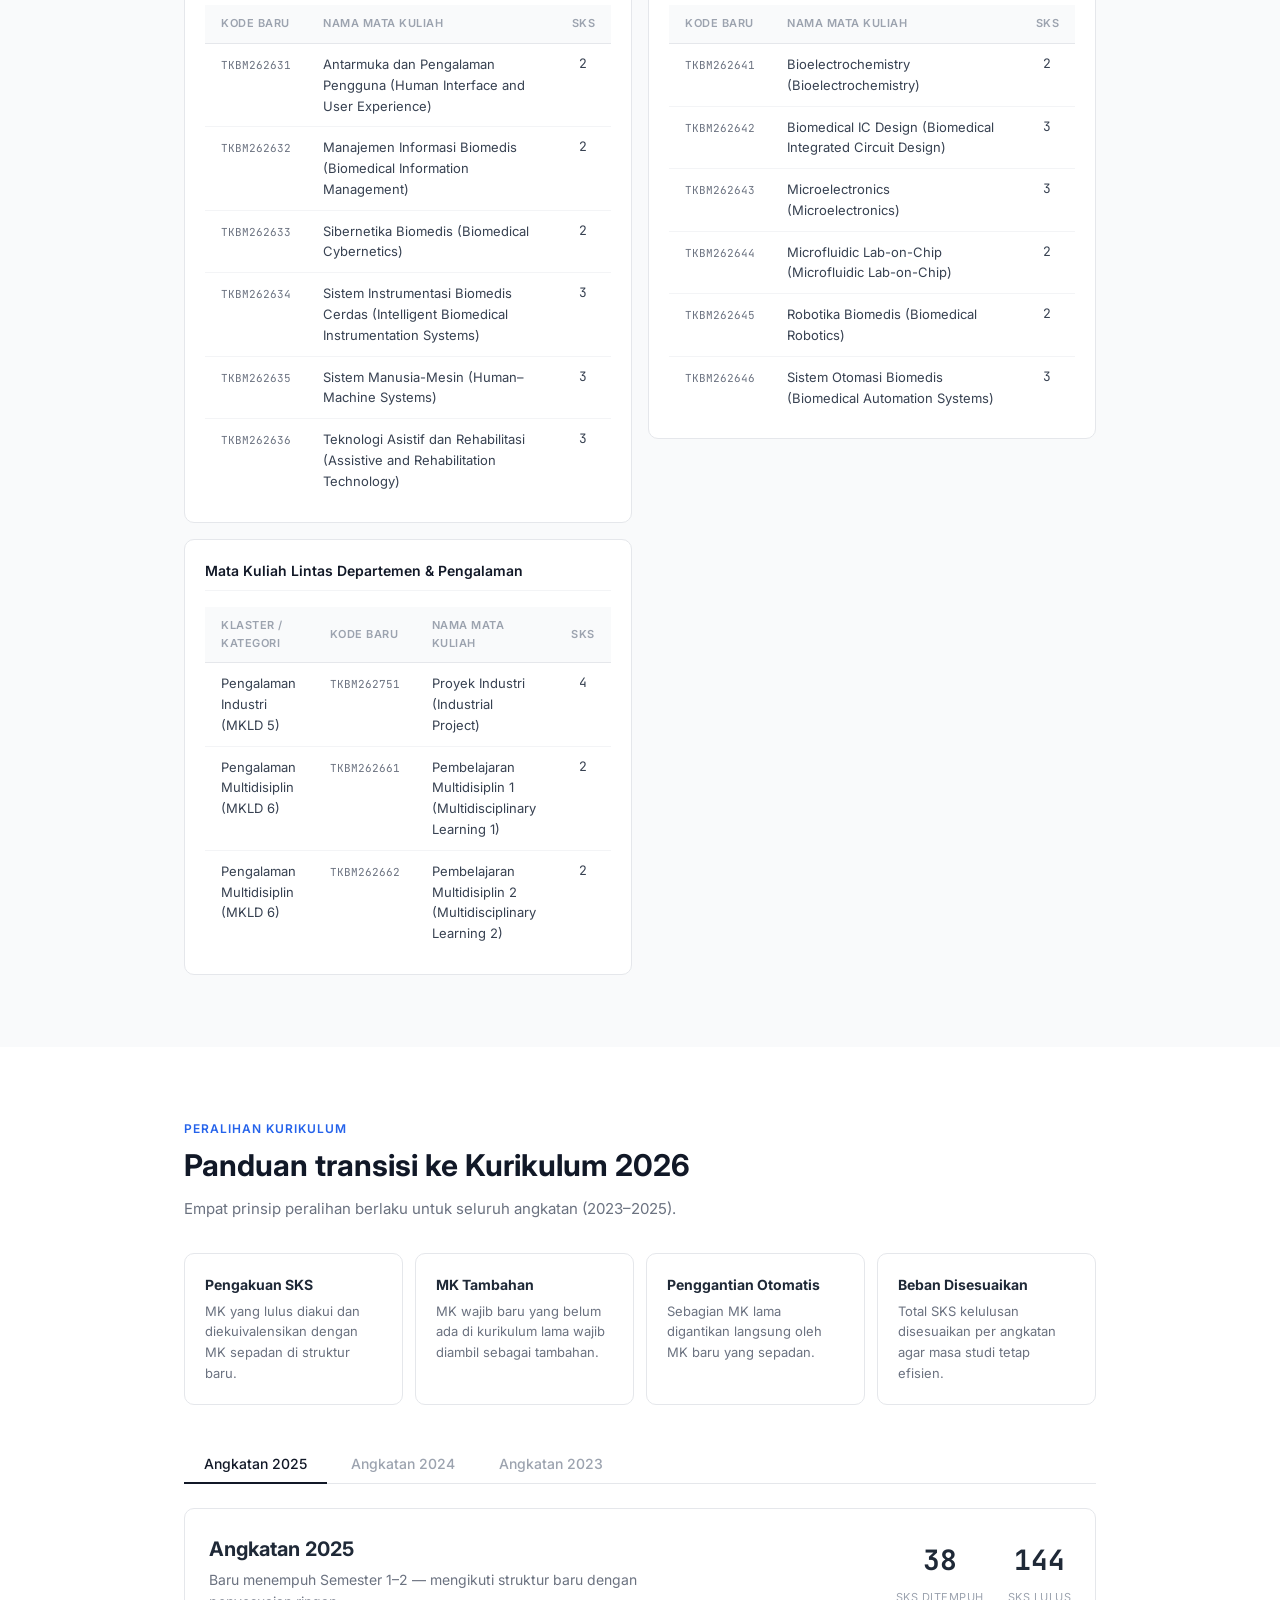
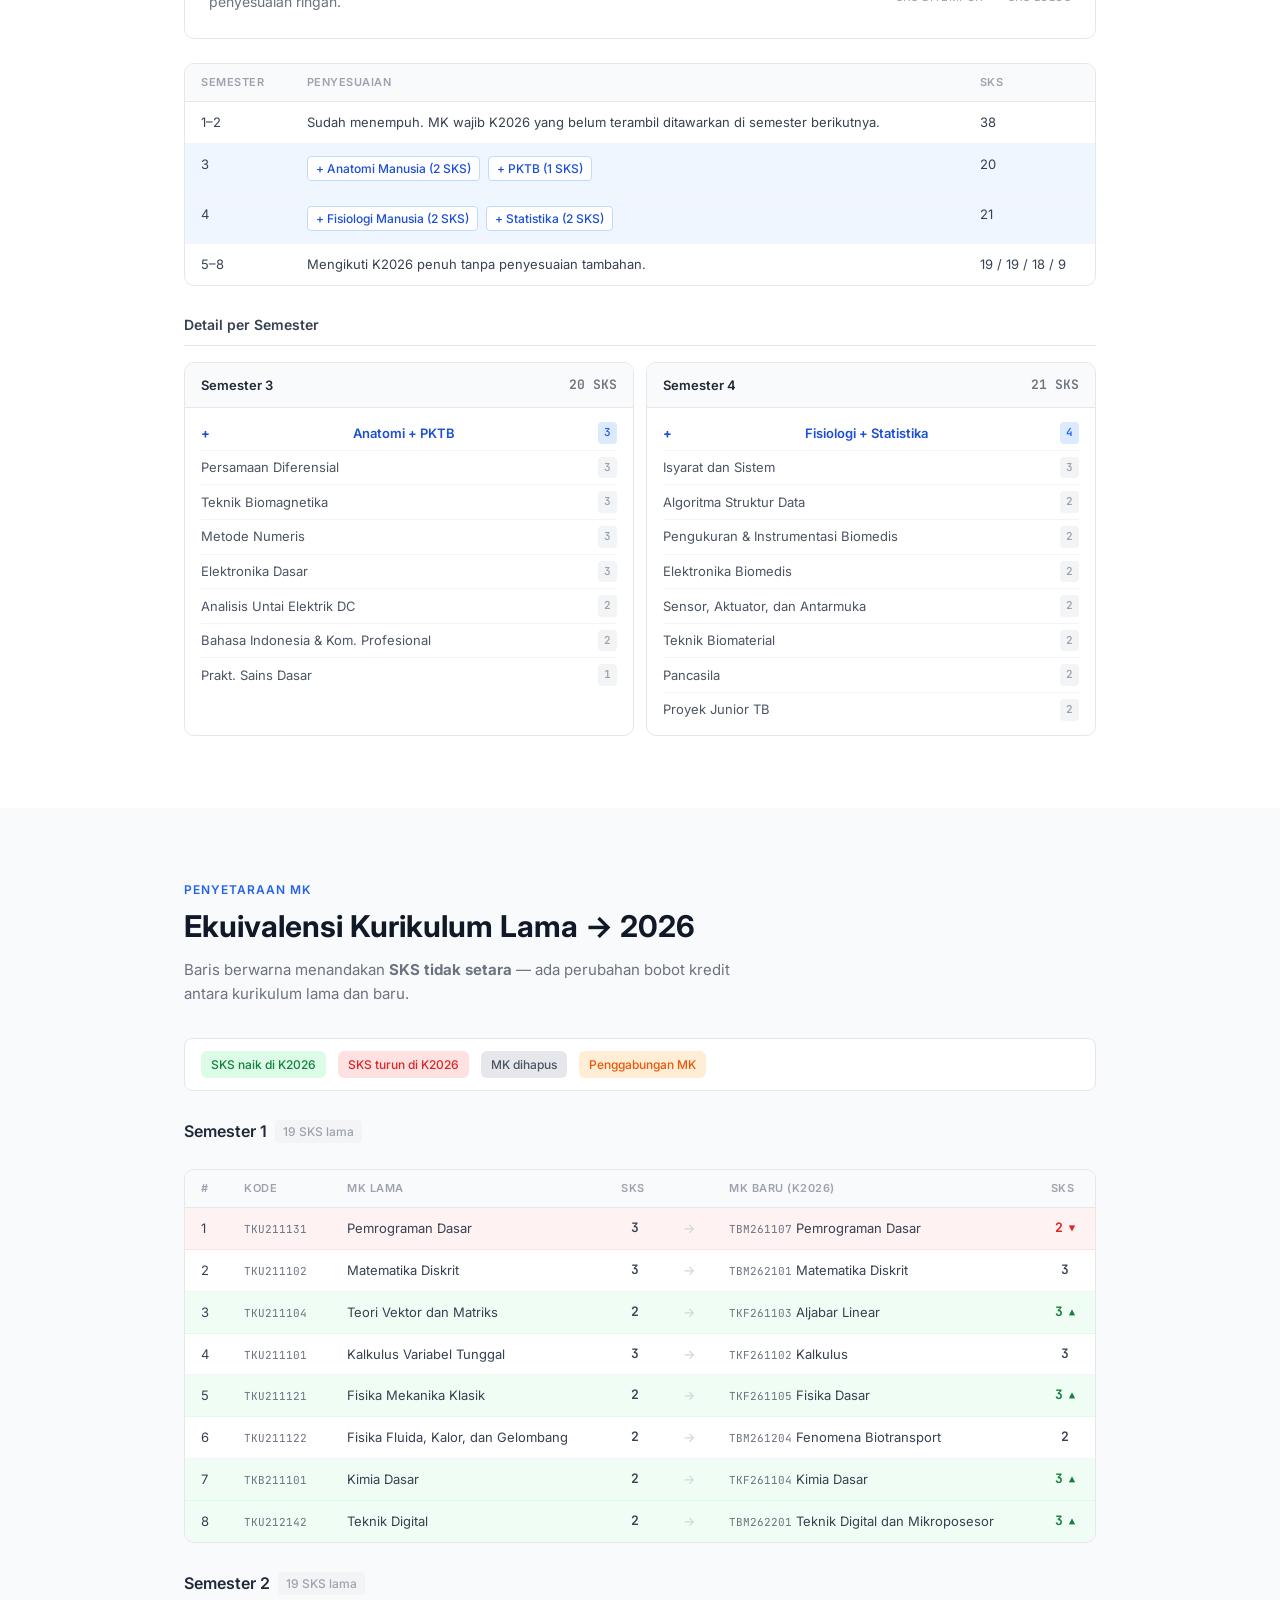
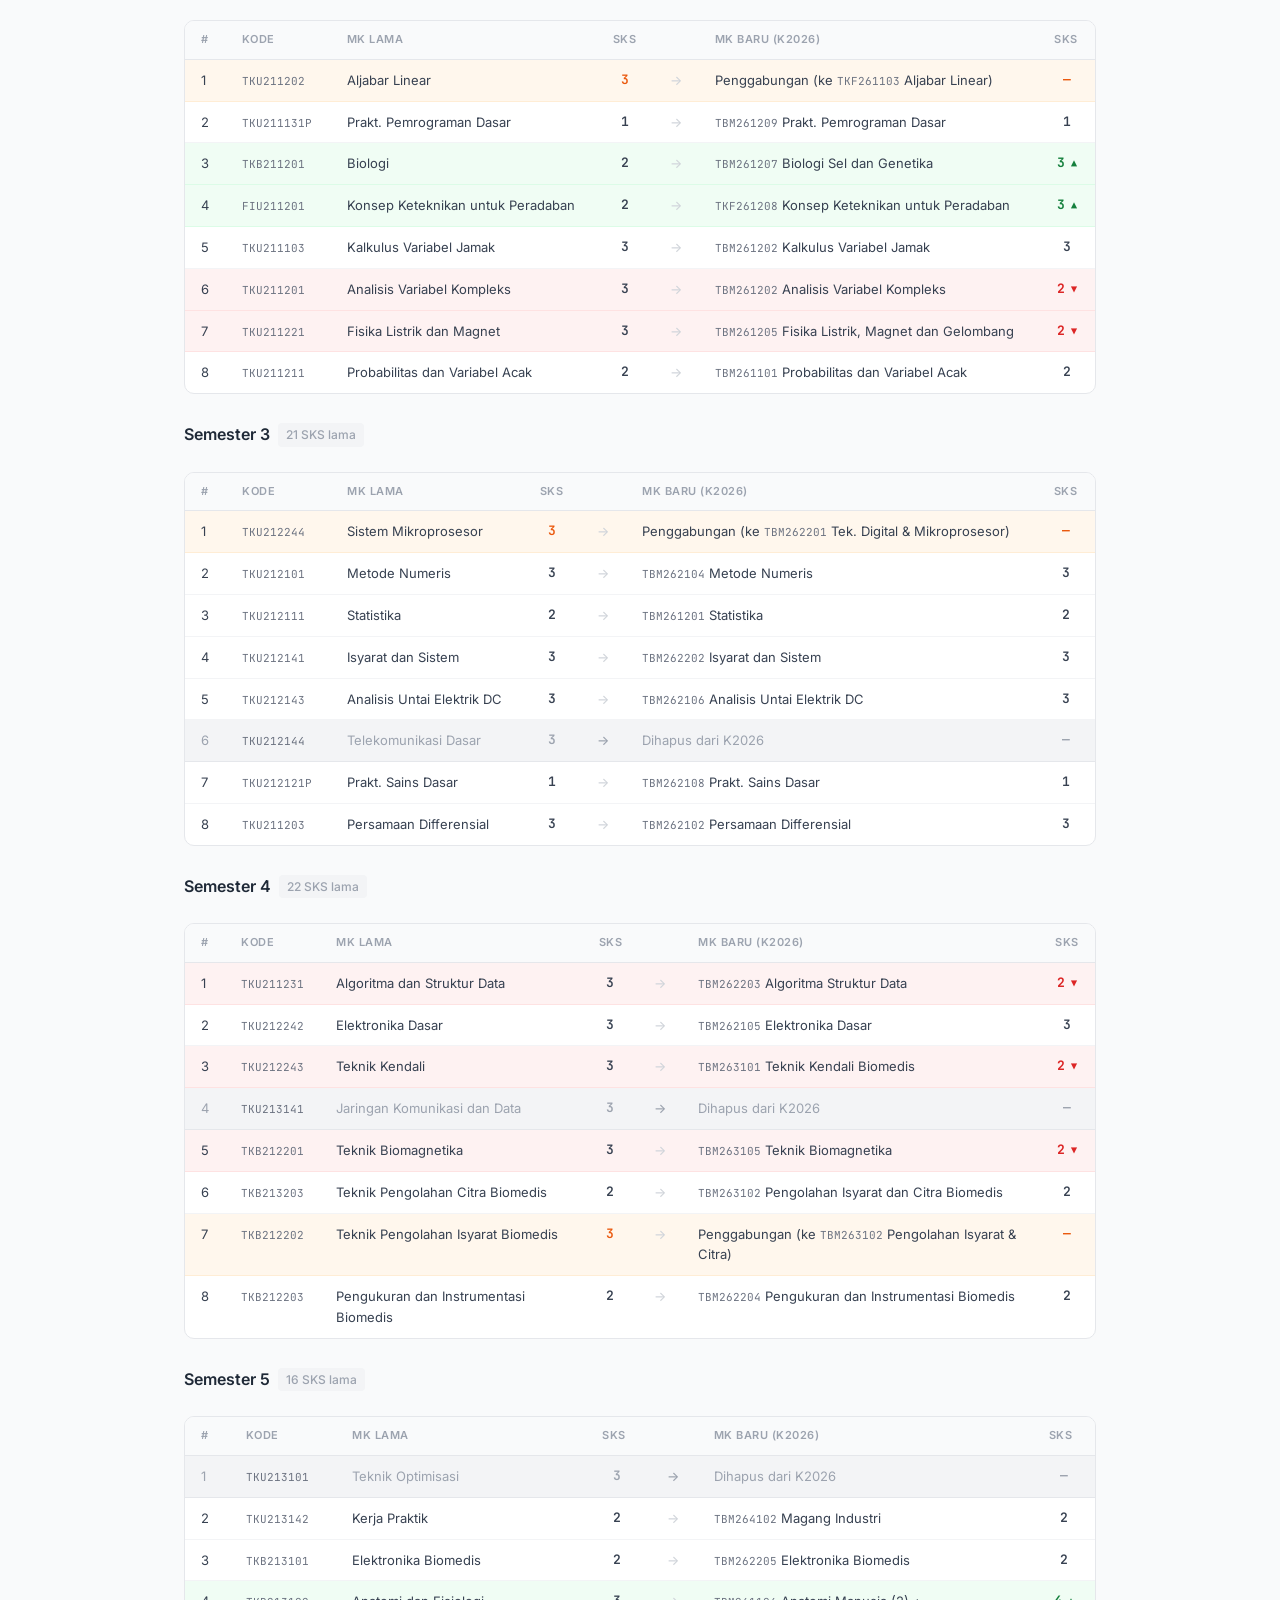
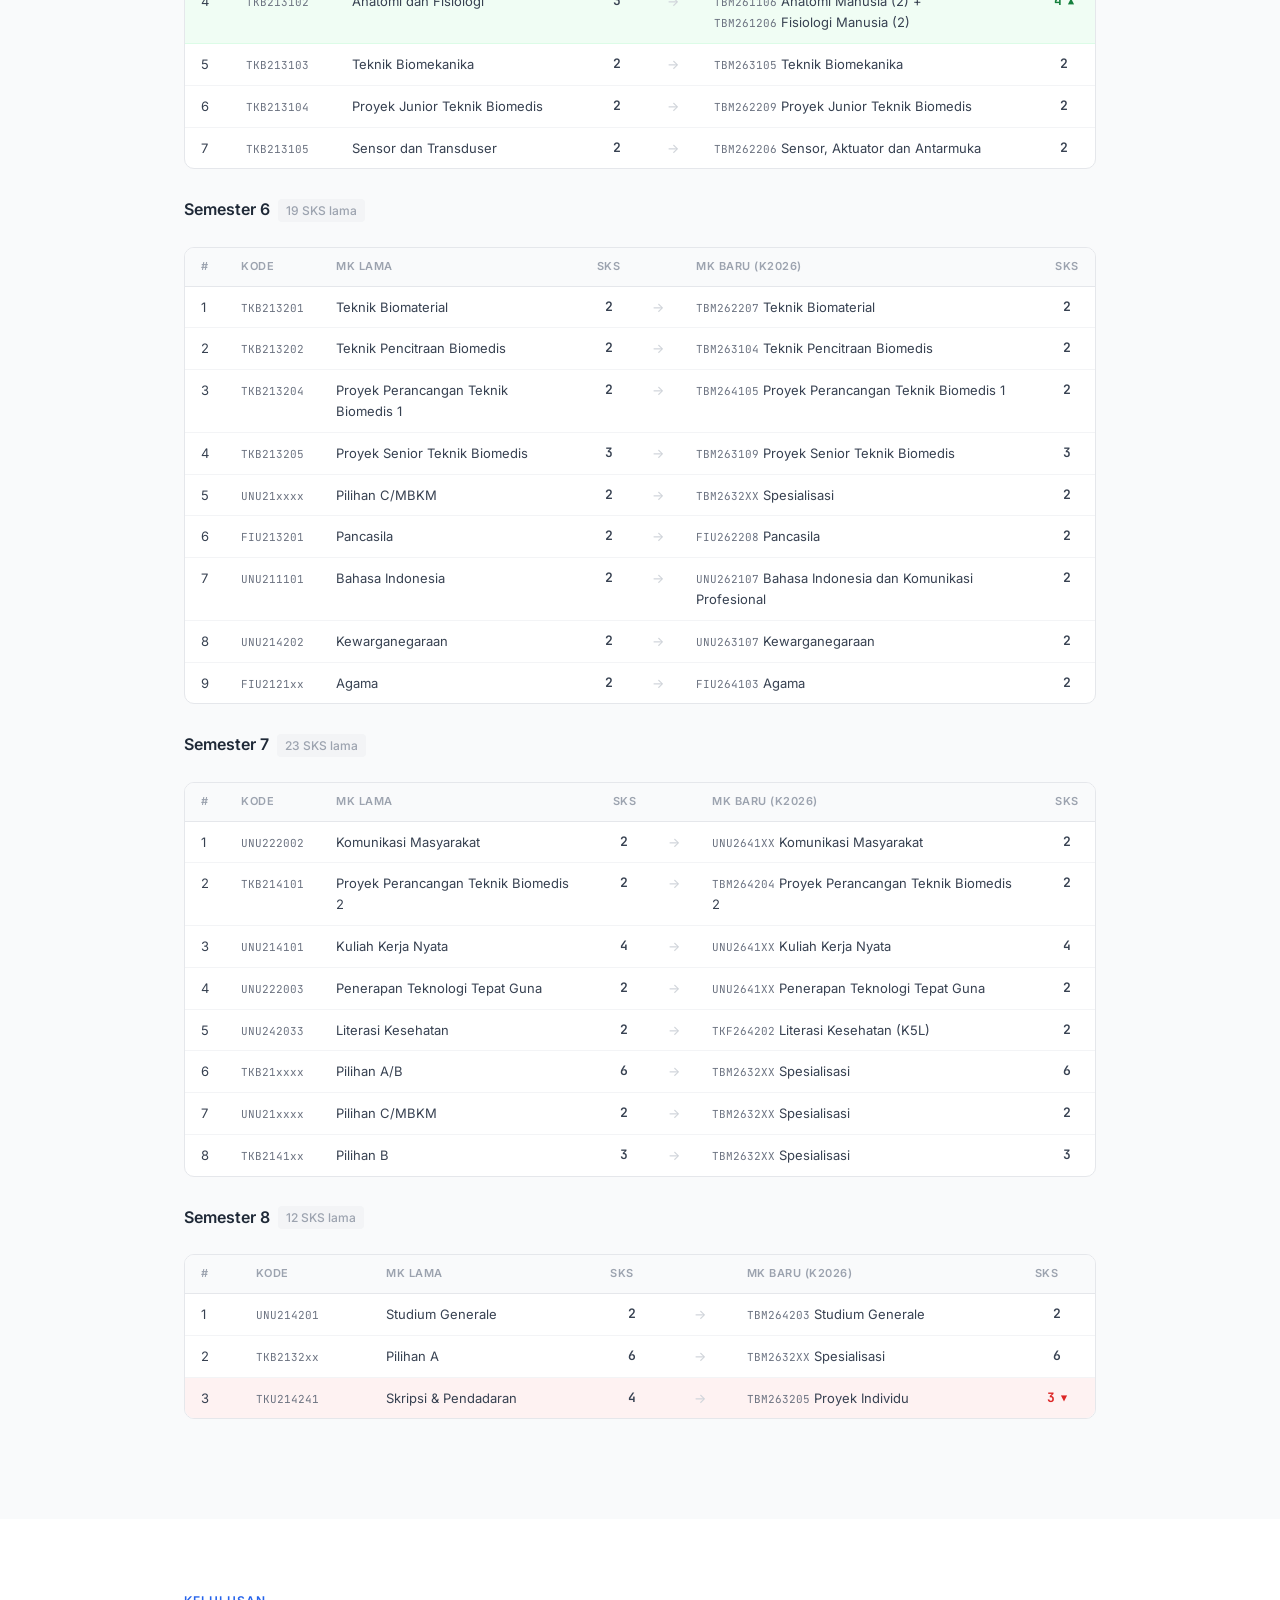
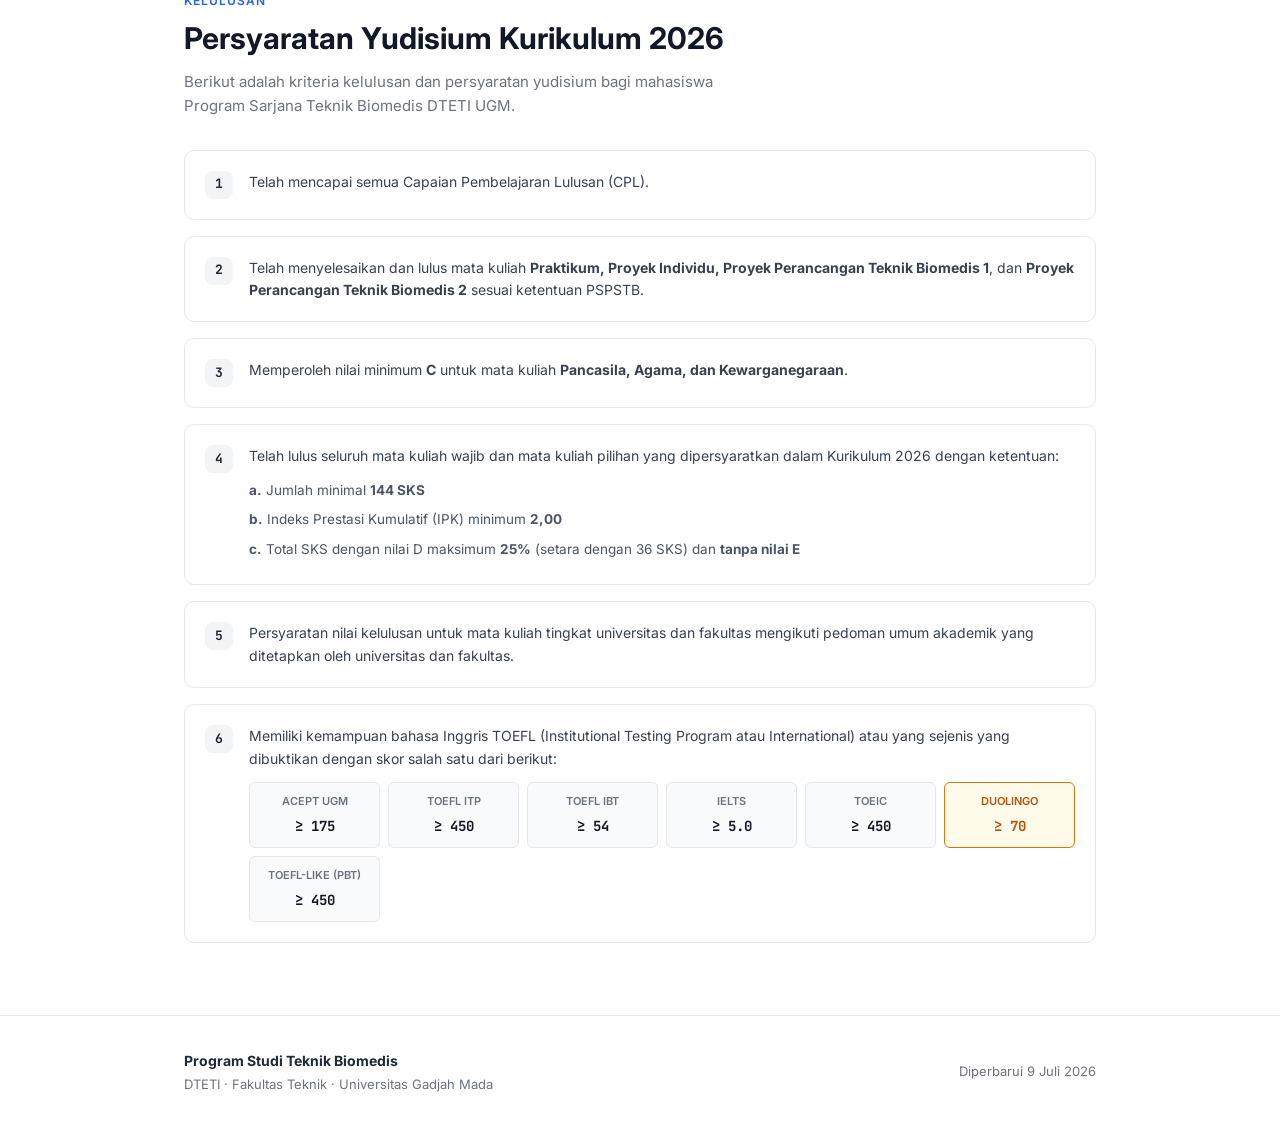
==== commit ae05a737: "update max sks magang" ====
--- a/index.html
+++ b/index.html
@@ -382,7 +382,7 @@
 
       <div class="callout">
         Spesialisasi dapat dikonversi dari kegiatan Magang 3+ bulan — klaim SKS magang naik dari 2 menjadi hingga
-        <strong>19 SKS</strong>.
+        <strong>6 SKS</strong>.
       </div>
     </div>
   </section>
